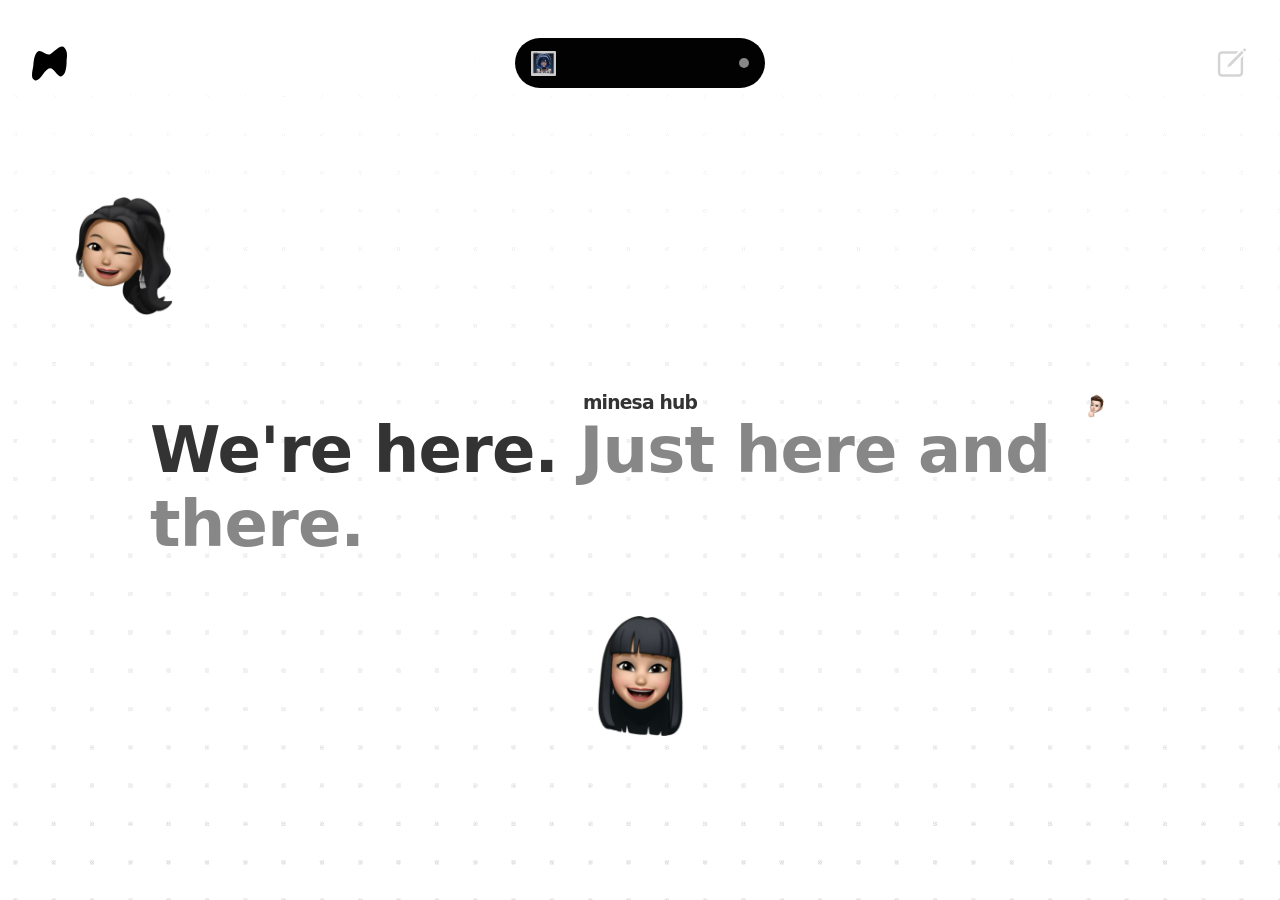
==== index.html @ ef347d53 "Too much stuffs There is so much stuffs happening at the moment on the branch. I will update them on" ====
<!DOCTYPE html>
<html lang="en">
    <head>
        <meta charset="UTF-8" />
        <meta name="viewport" content="width=device-width, initial-scale=1.0" />
        <title>minesa hub</title>
        <link rel="stylesheet" href="style.css" />
        <script src="script.js" async></script>
    </head>

    <body>
        <header>
            <!-- Logo -->
            <img
                class="springish"
                src="./assets/vectors/minesa-logo.svg"
                alt="Minesa's Logo"
            />
            <!-- Dynamic Notification -->
            <div tabindex="-1" class="dynamic-header springish">
                <img
                    width="25px"
                    height="25px"
                    src="../../assets/images/teams/neo/Game.jpg"
                    alt=""
                />
                <div class="content">
                    <h4
                        class="now-playing"
                        style="color: var(--secondary-color)"
                    >
                        New song is out!
                    </h4>
                    <h5 class="album-name">Heroes of Realm</h5>
                </div>
                <div
                    class="circle"
                    style="border-color: var(--secondary-color)"
                ></div>
            </div>
            <!-- Mail Icon -->
            <img class="springish" src="./assets/vectors/contact.svg" alt="" />
        </header>

        <main>
            <section>
                <div class="hero-title-section">
                    <h3>minesa hub</h3>
                    <h1><span>We're here.</span> Just here and there.</h1>

                    <a
                        href="./pages/team/mica.html"
                        class="image-circle circle1"
                    >
                        <img src="./assets/images/mica_face.jpeg" alt="Mica" />
                    </a>

                    <a
                        href="./pages/team/neo.html"
                        class="image-circle circle2"
                    >
                        <img src="./assets/images/neo_face.jpeg" alt="Neo" />
                    </a>

                    <a
                        href="./pages/team/saku.html"
                        class="image-circle circle3"
                    >
                        <img src="./assets/images/saku_face.jpeg" alt="Saku" />
                    </a>
                </div>
            </section>
        </main>
    </body>
</html>
---- style.css ----
:root {
    --dimension-em: 1em;
    --dimension-px: 1px;
    --red-color: #ff6868;
    --orange-color: #ffae74;
    --yellow-color: #ffd5a6;
    --purple-color: #a962dc;
    --blue-color: #9cd0ff;
    --green-color: #548f73;
    --dark-background-color: #1b1b1b;
    --light-background-color: #ebebeb;
    --secondary-color: #878787;
    --dark-text-color: #333;
    --light-text-color: #ebebeb;
    --dark-shadow: 0 5px 10px rgba(0, 0, 0, 0.2);
    --light-shadow: 0 5px 15px rgba(255, 255, 255, 0.2);
    --dark-text-shadow: 2px 2px 4px rgba(0, 0, 0, 0.7);
    --light-text-shadow: 0 0 20px rgba(255, 255, 255, 0.7);
    --transition: all 0.2s linear;

    --gloock-font-family: "Gloock", sans-serif;
    --helvetica-neue-family: "Helvetica Neue", sans-serif;
    --arial-rounded-family: "Arial Rounded MT Bold", sans-serif;
}

::selection {
    color: var(--light-text-color);
    background-color: var(--dark-background-color);
}

* {
    margin: 0;
    padding: 0;
    box-sizing: border-box;
}

body {
    background-image: url("../../assets/images/teams/hero.png");

    font-family: "SF Pro Display", system-ui, -apple-system, BlinkMacSystemFont,
        "Segoe UI", Roboto, Oxygen, Ubuntu, Cantarell, "Open Sans",
        "Helvetica Neue", sans-serif;
    letter-spacing: -0.05em;
    overflow-x: hidden;
}

header {
    display: flex;
    justify-content: space-between;
    align-items: center;
    padding: 0.5em 2em;

    & > .dynamic-header {
        width: 250px;
        height: 50px;
        outline: 0;

        background-color: #020202;
        border-radius: 25px;
        margin: 30px 0.5em;

        display: flex;
        justify-content: space-between;
        align-items: center;
        padding: 1em;
        animation-duration: 4s;
        transition: width 638ms, height 800ms, border-radius 300ms;
        z-index: 9999;

        & > .circle {
            border-radius: 1000px;
            border: 5px solid rgb(226, 59, 38);
            width: 5px;
            height: 5px;
            padding: 0px;
        }

        & > div {
            display: flex;
            flex-direction: column;
            justify-content: center;
            align-items: flex-start;
            transform: translateX(0);
            transition: opacity 638ms, transform 638ms;
            opacity: 0;
            cursor: alias;

            margin-left: -10em;

            & > h4 {
                color: rgb(226, 59, 38);
                font-weight: 400;
                letter-spacing: -0.5px;
                font-size: 13px;
            }
            & > h5 {
                color: var(--light-text-color);
                font-weight: 600;
                letter-spacing: -0.2px;
                font-size: 18px;
                transition: all 1s;
            }
        }

        & > .circle {
            opacity: 1;
            transition: all 638ms;
            z-index: 1;

            animation: beat 2s ease-in-out infinite;
        }

        & > img {
            border-radius: 1px;
            filter: brightness(0.8);
            transition: width 638ms, height 800ms, border-radius 300ms,
                margin-bottom 300ms;
        }

        &:focus {
            width: 400px;
            height: 150px;
            border-radius: 40px;
            gap: 1em;

            & > div {
                opacity: 1;
            }

            & ~ .dynamic-header-circle {
                opacity: 0;
                transform: translateX(-100px);

                & > img {
                    z-index: -10;
                    transform: scale(0.1);
                }
            }

            & .circle {
                opacity: 0.9;
                transform: translateY(-5px);
                padding-block: 20px;
                border-color: #333;
                border-width: 3px;
                animation-name: none;
            }

            & > img {
                height: 75px;
                width: 75px;
                border-radius: 5px;
                filter: brightness(0.9);
            }
        }
    }
}

.primary-text {
    color: var(--dark-text-color);
}

.secondary-text {
    color: var(--secondary-color);
}

sup {
    font-weight: 300;
    vertical-align: super;
}

section.hero {
    position: relative;
    display: flex;
    flex-direction: column;
    position: relative;
    padding-inline: 5em;
    height: calc(100dvh - 126px); /* header's height */
}

.hero-title-section {
    position: relative;
    display: flex;
    flex-direction: column;
    align-items: center;
    justify-content: center;

    width: 100vw;
    height: calc(100dvh - 200px); /* This is just a magic numer */

    padding-inline: 150px;

    & h3 {
        color: var(--dark-text-color);
        font-weight: 900;
    }

    & h1 {
        font-size: clamp(28px, 5vw, 66px);
        color: var(--secondary-color);

        & span {
            color: var(--dark-text-color);
        }
    }
}
.image-circle {
    position: absolute;
    width: 120px;
    height: 120px;
    mix-blend-mode: darken;
    transition: transform 0.3s ease;
    transform-origin: center; /* Merkezden büyüme için */
}

/* Resimlere img etiketinde aynı blend mode özelliğini ekliyoruz */
.image-circle img {
    width: 100%;
    height: 100%;
    object-fit: cover;
    mix-blend-mode: darken;
}

/* Rastgele konumlar için */
.image-circle.circle1 {
    top: 50%;
    left: 50%;
    transform: translate(-50%, -50%) scale(0.5); /* Başlangıçta merkezde ve küçük */
    animation: moveToCircle1 1s ease forwards, float 10s infinite ease-in-out; /* İlk animasyon + hareket */

    &:hover {
        transform: translate(-50%, -50%) scale(1.1); /* Hoverda büyüme merkezden */
    }
}

.image-circle.circle2 {
    top: 50%;
    right: 50%;
    transform: translate(-50%, -50%) scale(0.2); /* Start at center, small */
    animation: moveToCircle2 1s ease forwards, float 8s infinite ease-in-out;
}

.image-circle.circle3 {
    top: 50%;
    left: 50%;
    transform: translate(-50%, -50%) scale(0.5); /* Başlangıçta merkezde ve küçük */
    animation: moveToCircle3 1s ease forwards, float 6s infinite ease-in-out; /* İlk animasyon + hareket */

    &:hover {
        transform: translateX(-50%) scale(1.1); /* Hoverda büyüme */
    }
}

/* Move to specific positions from the center */
@keyframes moveToCircle1 {
    from {
        top: 50%;
        left: 50%;
        transform: translate(-50%, -50%) scale(0.5); /* Start at center, small */
    }
    to {
        top: 10%;
        left: 5%;
        transform: translate(0, 0) scale(1); /* Move to final position and size */
    }
}

@keyframes moveToCircle2 {
    from {
        top: 50%;
        right: 50%;
        transform: translate(-50%, -50%) scale(0.5); /* Start at center, small */
    }
    to {
        top: 40%;
        right: 5%;
    }
}

@keyframes moveToCircle3 {
    from {
        top: 50%;
        left: 50%;
        transform: translate(-50%, -50%) scale(0.5); /* Start at center, small */
    }
    to {
        top: 70%;
        left: 50%;
        transform: translateX(-50%) scale(1); /* Move to final position and size */
    }
}

/* Floating effect animation */
@keyframes float {
    0%,
    100% {
        transform: translateY(0);
    }
    50% {
        transform: translateY(-20px); /* Move up slightly */
    }
}

/* Information Area */
.info {
    display: flex;
    justify-content: flex-start;
    align-items: center;
    column-gap: 3em;
    width: 100%;
    margin-top: 20px;
}

.ach-1,
.ach-2 {
    display: flex;
    flex-direction: column;
}

.ach-1 strong,
.ach-2 strong {
    font-size: 2em;
    font-weight: 300;
}

.ach-1 span,
.ach-2 span {
    font-size: 1em;
}

.team-icon {
    flex-shrink: 0;
    width: 131px;
    height: auto;
    user-select: none;
    -webkit-user-drag: none;
    -moz-user-select: none;
}

.titles {
    display: inline-flex;
    flex-direction: column;
    row-gap: 1em;

    & > h1 {
        font-size: 10em;
        letter-spacing: 1.2px;
        font-weight: 500;
        font-variation-settings: "wdth" 50;
    }

    & > p {
        font-size: 1.5em;
        font-weight: 300;
        letter-spacing: 0.5px;
        color: #ccc;
    }
}

.hero-image {
    position: absolute;
    bottom: 0;
    right: 0;
    width: 50vw; /* Adjust for responsiveness */
    min-height: 10pxs;
    z-index: 10;
    display: block;
    mix-blend-mode: darken;
    user-select: none;
    -webkit-user-drag: none;
    -moz-user-select: none;
    z-index: 10;
}

.springish {
    animation: springish;
    animation-iteration-count: 1;
    animation-duration: 2.38s;
    animation-timing-function: cubic-bezier(0.445, 0.05, 0.55, 0.95);
}

.fade-in {
    animation: fadeIn 1 1.5s forwards ease-out;
    transform: scale(0.1);
    transform-origin: bottom;
}

.about-me {
    display: flex;
    align-items: start;
    justify-content: space-between;
    gap: 5em;
    height: 100dvh;
    padding-inline: 5em;
    padding-block: 10em;
    background-color: #020202;
    color: var(--light-text-color);
}

.about-me .content {
    display: flex;
    flex-direction: column;
    align-items: flex-start;
    width: 50vw;
    row-gap: 1.5em;

    & h2 {
        font-size: clamp(28px, 5vw, 48px);
    }

    & p {
        color: var(--secondary-color);
        font-size: clamp(16px, 3vw, 24px);
    }
}

.about-me img {
    width: 100%;
    max-width: 423px;
    height: 436px;
}

@keyframes springish {
    0.00% {
        transform: scale(0);
    }
    10.16% {
        transform: scale(1.4106);
    }
    21.39% {
        transform: scale(0.8391);
    }
    32.62% {
        transform: scale(1.0631);
    }
    43.85% {
        transform: scale(0.9753);
    }
    55.08% {
        transform: scale(1.0097);
    }
    66.31% {
        transform: scale(0.9962);
    }
    77.54% {
        transform: scale(1.0015);
    }
    88.77% {
        transform: scale(0.9994);
    }
    100.00% {
        transform: scale(1.0002);
    }
}

@keyframes beat {
    0%,
    100% {
        opacity: 0;
    }
    50% {
        opacity: 1;
    }
}

@keyframes fadeIn {
    from {
        opacity: 0;
        transform: scale(0.01);
    }

    to {
        opacity: 1;
        transform: scale(1);
    }
}

@media (max-width: 900px) {
    .hero-title-section {
        padding-inline: 60px;
    }
    .about-me {
        flex-direction: column;
        height: max-content;
        padding: 2.5em;

        & .content {
            width: 100%;
        }

        & img {
            align-self: center;
        }
    }

    .image-circle {
        width: 100px;
        height: 100px;
    }
}
@media (max-width: 480px) {
    .hero-title-section {
        padding-inline: 15px;
    }

    .image-circle {
        width: 80px;
        height: 80px;
    }
}
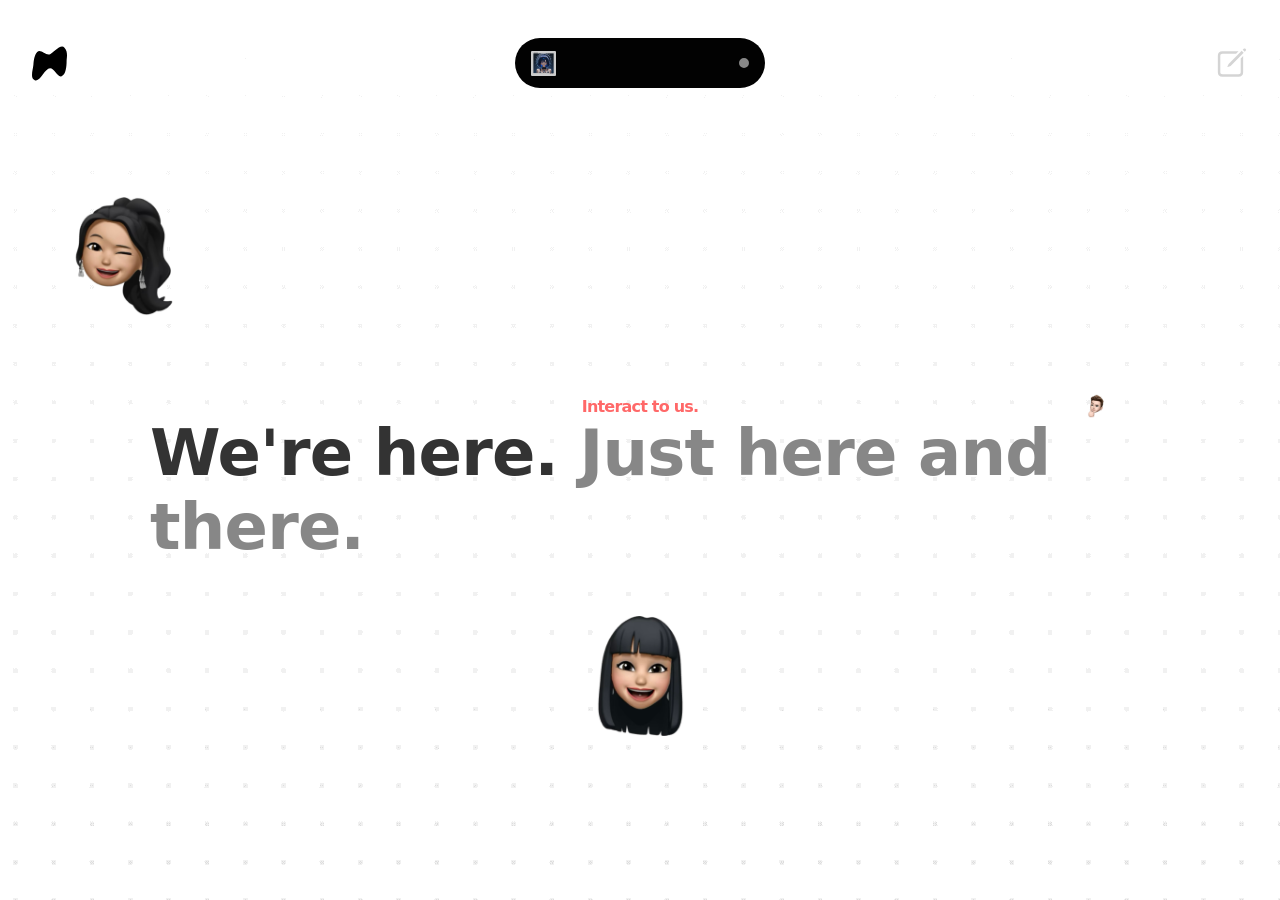
==== commit 9225965b: "Improved Mica & Saku's Logo." ====
--- a/index.html
+++ b/index.html
@@ -45,7 +45,7 @@
         <main>
             <section>
                 <div class="hero-title-section">
-                    <h3>minesa hub</h3>
+                    <p>Interact to us.</p>
                     <h1><span>We're here.</span> Just here and there.</h1>
 
                     <a
--- a/style.css
+++ b/style.css
@@ -203,6 +203,12 @@
             color: var(--dark-text-color);
         }
     }
+
+    & p {
+        margin-top: 0.5em;
+        color: var(--red-color);
+        font-weight: 600;
+    }
 }
 .image-circle {
     position: absolute;
@@ -380,8 +386,8 @@
 }
 
 .fade-in {
-    animation: fadeIn 1 1.5s forwards ease-out;
-    transform: scale(0.1);
+    animation: fadeIn 1 1.5s forwards ease;
+    transform: scale(0.0001);
     transform-origin: bottom;
 }
 
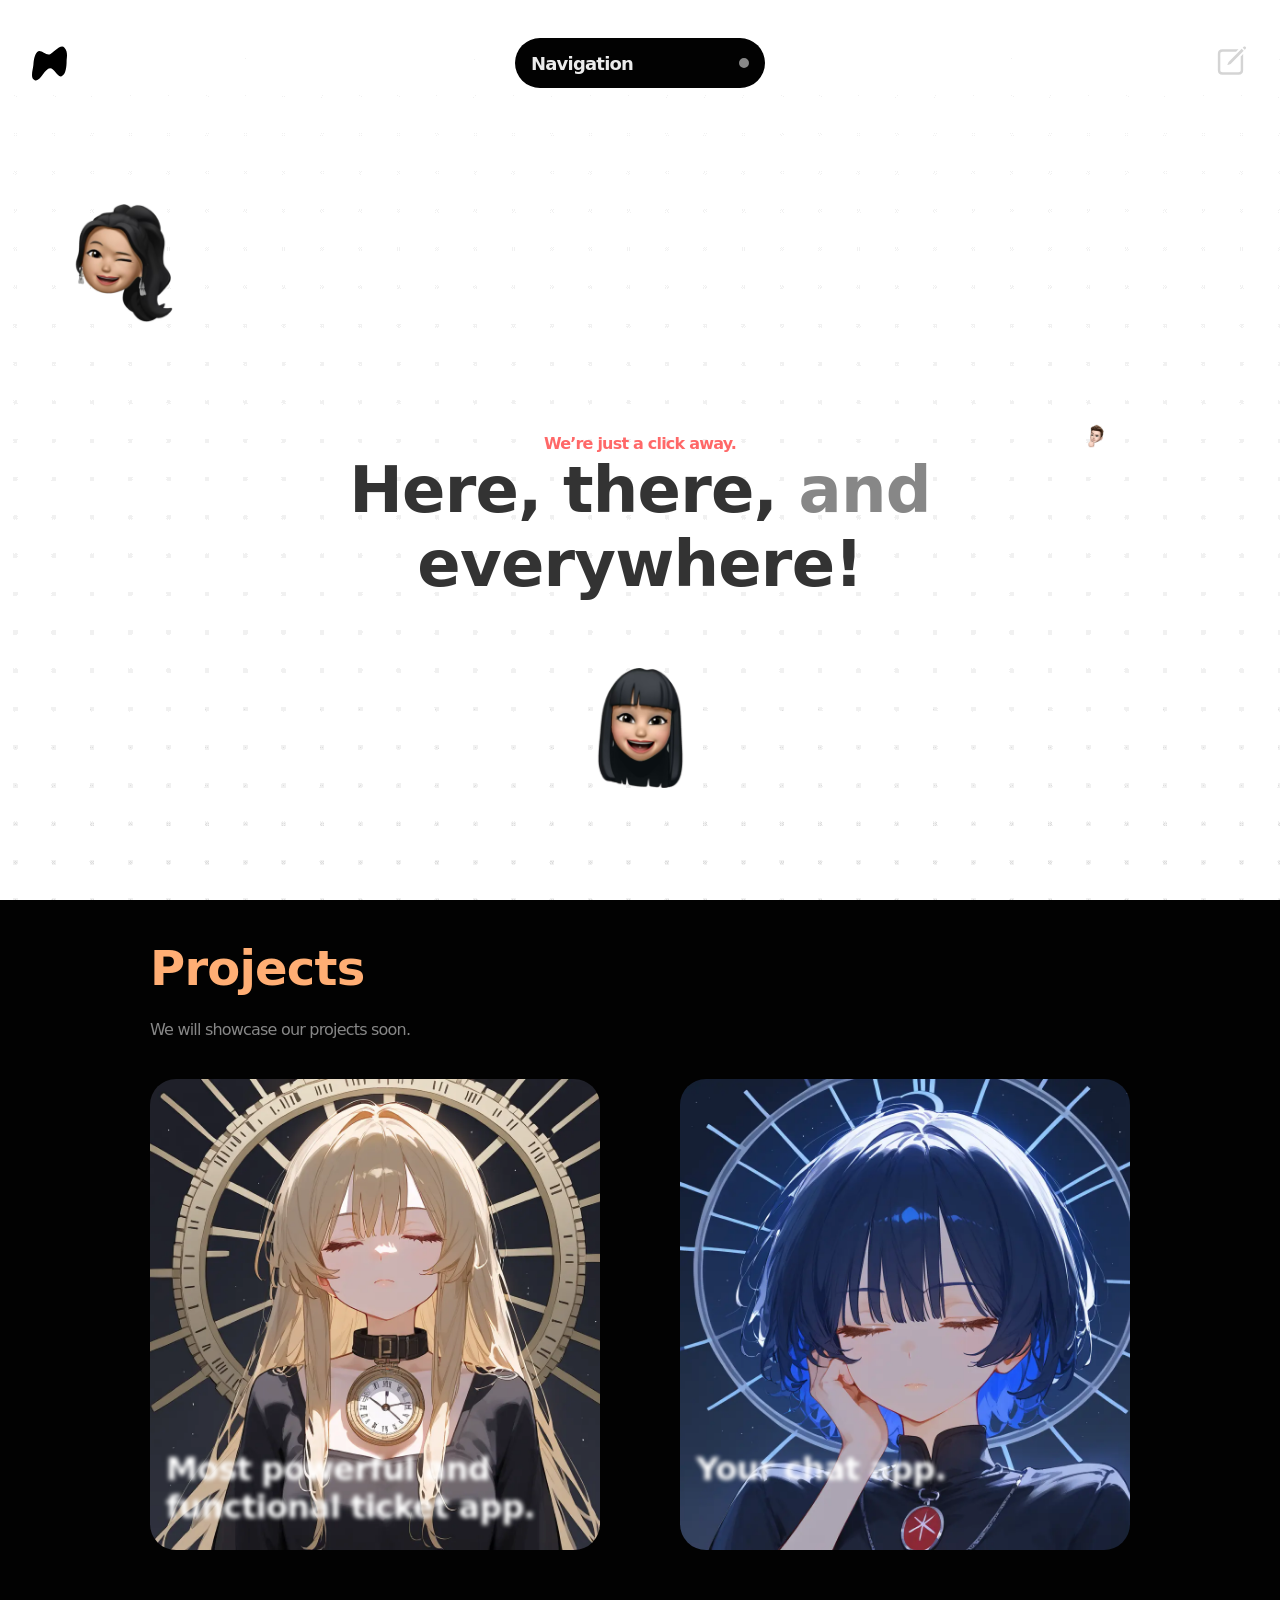
==== commit 299cbc74: "All done. Although projects are missing. Ready to publish to be honest." ====
--- a/index.html
+++ b/index.html
@@ -18,20 +18,10 @@
             />
             <!-- Dynamic Notification -->
             <div tabindex="-1" class="dynamic-header springish">
-                <img
-                    width="25px"
-                    height="25px"
-                    src="../../assets/images/teams/neo/Game.jpg"
-                    alt=""
-                />
+                <span>Navigation</span>
                 <div class="content">
-                    <h4
-                        class="now-playing"
-                        style="color: var(--secondary-color)"
-                    >
-                        New song is out!
-                    </h4>
-                    <h5 class="album-name">Heroes of Realm</h5>
+                    <a href="#team"><li>Teams ✦</li></a>
+                    <a href="#projects"><li>Projects</li></a>
                 </div>
                 <div
                     class="circle"
@@ -39,35 +29,45 @@
                 ></div>
             </div>
             <!-- Mail Icon -->
-            <img class="springish" src="./assets/vectors/contact.svg" alt="" />
+            <a
+                href="mailto:minesa_hub@icloud.com?subject=I%20Want%20to%20Work%20Together"
+                rel="noopener noreferrer"
+            >
+                <img
+                    class="springish"
+                    src="./assets/vectors/contact.svg"
+                    alt=""
+                />
+            </a>
         </header>
 
         <main>
-            <section>
-                <div class="hero-title-section">
-                    <p>Interact to us.</p>
-                    <h1><span>We're here.</span> Just here and there.</h1>
+            <section id="team">
+                <p>We’re just a click away.</p>
+                <h1><span>Here, there,</span> and <span>everywhere!</span></h1>
 
-                    <a
-                        href="./pages/team/mica.html"
-                        class="image-circle circle1"
-                    >
-                        <img src="./assets/images/mica_face.jpeg" alt="Mica" />
-                    </a>
+                <a href="./pages/team/mica.html" class="image-circle circle1">
+                    <img src="./assets/images/mica_face.jpeg" alt="Mica" />
+                </a>
 
-                    <a
-                        href="./pages/team/neo.html"
-                        class="image-circle circle2"
-                    >
-                        <img src="./assets/images/neo_face.jpeg" alt="Neo" />
-                    </a>
+                <a href="./pages/team/neo.html" class="image-circle circle2">
+                    <img src="./assets/images/neo_face.jpeg" alt="Neo" />
+                </a>
 
-                    <a
-                        href="./pages/team/saku.html"
-                        class="image-circle circle3"
-                    >
-                        <img src="./assets/images/saku_face.jpeg" alt="Saku" />
-                    </a>
+                <a href="./pages/team/saku.html" class="image-circle circle3">
+                    <img src="./assets/images/saku_face.jpeg" alt="Saku" />
+                </a>
+            </section>
+            <section id="projects">
+                <h2>Projects</h2>
+                <p>We will showcase our projects soon.</p>
+                <div>
+                    <div class="project" id="kaeru">
+                        <p>Most powerful and functional ticket app.</p>
+                    </div>
+                    <div class="project" id="ita">
+                        <p>Your chat app.</p>
+                    </div>
                 </div>
             </section>
         </main>
--- a/style.css
+++ b/style.css
@@ -15,7 +15,7 @@
     --dark-shadow: 0 5px 10px rgba(0, 0, 0, 0.2);
     --light-shadow: 0 5px 15px rgba(255, 255, 255, 0.2);
     --dark-text-shadow: 2px 2px 4px rgba(0, 0, 0, 0.7);
-    --light-text-shadow: 0 0 20px rgba(255, 255, 255, 0.7);
+    --light-text-shadow: 0 0 20px rgba(255, 255, 255, 1);
     --transition: all 0.2s linear;
 
     --gloock-font-family: "Gloock", sans-serif;
@@ -26,6 +26,10 @@
 ::selection {
     color: var(--light-text-color);
     background-color: var(--dark-background-color);
+}
+
+html {
+    scroll-behavior: smooth;
 }
 
 * {
@@ -64,8 +68,18 @@
         align-items: center;
         padding: 1em;
         animation-duration: 4s;
-        transition: width 638ms, height 800ms, border-radius 300ms;
+        transition: width 638ms, height 800ms, border-radius 300ms,
+            box-shadow 800ms;
         z-index: 9999;
+
+        cursor: pointer;
+
+        & > span {
+            font-weight: 700;
+            color: var(--light-text-color);
+            cursor: default;
+            font-size: large;
+        }
 
         & > .circle {
             border-radius: 1000px;
@@ -83,9 +97,22 @@
             transform: translateX(0);
             transition: opacity 638ms, transform 638ms;
             opacity: 0;
-            cursor: alias;
 
             margin-left: -10em;
+
+            & > li,
+            & > a {
+                visibility: hidden;
+                text-decoration: none;
+                color: var(--secondary-color);
+                list-style: none;
+                margin: 0.25em;
+
+                &:hover {
+                    color: var(--light-text-color);
+                    text-decoration: underline;
+                }
+            }
 
             & > h4 {
                 color: rgb(226, 59, 38);
@@ -110,7 +137,8 @@
             animation: beat 2s ease-in-out infinite;
         }
 
-        & > img {
+        & a > img {
+            margin-top: 0.25em;
             border-radius: 1px;
             filter: brightness(0.8);
             transition: width 638ms, height 800ms, border-radius 300ms,
@@ -122,9 +150,19 @@
             height: 150px;
             border-radius: 40px;
             gap: 1em;
+            cursor: auto;
+            box-shadow: 0 0 500px 750px rgba(255, 255, 255, 1);
+
+            & > span {
+                text-shadow: var(--light-text-shadow);
+            }
 
             & > div {
                 opacity: 1;
+
+                & > a {
+                    visibility: visible;
+                }
             }
 
             & ~ .dynamic-header-circle {
@@ -146,7 +184,7 @@
                 animation-name: none;
             }
 
-            & > img {
+            & a > img {
                 height: 75px;
                 width: 75px;
                 border-radius: 5px;
@@ -178,26 +216,31 @@
     height: calc(100dvh - 126px); /* header's height */
 }
 
-.hero-title-section {
+section#team {
+    scroll-margin-top: 21dvh;
     position: relative;
     display: flex;
     flex-direction: column;
     align-items: center;
     justify-content: center;
+    text-wrap: pretty;
 
     width: 100vw;
-    height: calc(100dvh - 200px); /* This is just a magic numer */
+    height: calc(100dvh - 126px); /* This is just a magic numer */
 
     padding-inline: 150px;
 
     & h3 {
         color: var(--dark-text-color);
         font-weight: 900;
+        text-align: center;
     }
 
     & h1 {
         font-size: clamp(28px, 5vw, 66px);
         color: var(--secondary-color);
+        cursor: default;
+        text-align: center;
 
         & span {
             color: var(--dark-text-color);
@@ -210,6 +253,95 @@
         font-weight: 600;
     }
 }
+section#projects {
+    scroll-margin-top: 0vh;
+    display: flex;
+    flex-direction: column;
+    width: 100vw;
+    height: 100dvh;
+    padding-block: 2.5em;
+    padding-inline: 150px;
+    row-gap: 2.5em;
+    background-color: #020202;
+
+    /* Responsive font size for heading */
+    & h2 {
+        color: var(--orange-color);
+        font-size: clamp(28px, 5vw, 48px);
+    }
+
+    & > p {
+        margin-top: -1em;
+        color: var(--secondary-color);
+    }
+
+    /* Project container div */
+    div {
+        display: flex;
+        column-gap: 5em;
+    }
+
+    .project {
+        display: flex;
+        width: calc(50vw - 150px);
+        height: 471px;
+        background-position: center;
+        border-radius: 26px;
+        background-size: cover;
+        transition: all 0.6s cubic-bezier(0.075, 0.82, 0.165, 1);
+        mix-blend-mode: normal;
+
+        /* Hover effect */
+        &:hover {
+            mix-blend-mode: hard-light;
+
+            p {
+                filter: blur(0px);
+            }
+
+            &#ita p {
+                color: #e8c8ff;
+            }
+
+            &#kaeru p {
+                color: #ffbaba;
+            }
+        }
+
+        /* Text overlay styling */
+        p {
+            padding-inline: 0.5em;
+            margin-top: auto;
+            border-radius: inherit;
+            border-top-left-radius: 0;
+            border-top-right-radius: 0;
+            color: #fff;
+            width: 100%;
+            height: 100px;
+            filter: blur(2px);
+            font-size: xx-large;
+            font-weight: 700;
+        }
+
+        /* Background images for each project */
+        &#kaeru {
+            background-image: url(./assets/images/Kaeru.webp);
+
+            &:hover {
+                background-image: url("./assets/images/Kaeru_hover.webp");
+            }
+        }
+
+        &#ita {
+            background-image: url(./assets/images/Ita.webp);
+
+            &:hover {
+                background-image: url("./assets/images/Ita_hover.webp");
+            }
+        }
+    }
+}
+
 .image-circle {
     position: absolute;
     width: 120px;
@@ -260,11 +392,13 @@
 /* Move to specific positions from the center */
 @keyframes moveToCircle1 {
     from {
+        opacity: 0;
         top: 50%;
         left: 50%;
         transform: translate(-50%, -50%) scale(0.5); /* Start at center, small */
     }
     to {
+        opacity: 1;
         top: 10%;
         left: 5%;
         transform: translate(0, 0) scale(1); /* Move to final position and size */
@@ -273,11 +407,13 @@
 
 @keyframes moveToCircle2 {
     from {
+        opacity: 0;
         top: 50%;
         right: 50%;
         transform: translate(-50%, -50%) scale(0.5); /* Start at center, small */
     }
     to {
+        opacity: 1;
         top: 40%;
         right: 5%;
     }
@@ -285,11 +421,13 @@
 
 @keyframes moveToCircle3 {
     from {
+        opacity: 0;
         top: 50%;
         left: 50%;
         transform: translate(-50%, -50%) scale(0.5); /* Start at center, small */
     }
     to {
+        opacity: 1;
         top: 70%;
         left: 50%;
         transform: translateX(-50%) scale(1); /* Move to final position and size */
@@ -317,20 +455,17 @@
     margin-top: 20px;
 }
 
-.ach-1,
-.ach-2 {
+.ach-1 {
     display: flex;
     flex-direction: column;
 }
 
-.ach-1 strong,
-.ach-2 strong {
+.ach-1 strong {
     font-size: 2em;
     font-weight: 300;
 }
 
-.ach-1 span,
-.ach-2 span {
+.ach-1 span {
     font-size: 1em;
 }
 
@@ -423,7 +558,24 @@
 .about-me img {
     width: 100%;
     max-width: 423px;
-    height: 436px;
+}
+
+.big {
+    animation: big 5s infinite ease-in-out;
+}
+
+@keyframes big {
+    0%,
+    30%,
+    100% {
+        font-size: large; /* Normal size */
+        font-weight: 700; /* Normal state */
+    }
+    40%,
+    90% {
+        font-size: xx-large; /* Large size */
+        font-weight: 300; /* Thin text */
+    }
 }
 
 @keyframes springish {
@@ -485,6 +637,22 @@
     .hero-title-section {
         padding-inline: 60px;
     }
+
+    section#projects {
+        padding-inline: 80px;
+        height: fit-content;
+    }
+
+    #projects div {
+        flex-direction: column;
+        align-items: center;
+        row-gap: 5em;
+    }
+
+    .project {
+        width: 100% !important;
+    }
+
     .about-me {
         flex-direction: column;
         height: max-content;
@@ -504,7 +672,36 @@
         height: 100px;
     }
 }
+
+@media (max-width: 768px) {
+    section#projects {
+        padding-inline: 50px;
+        row-gap: 1.5em;
+    }
+
+    .project {
+        width: 100%; /* Full-width on smaller screens */
+        height: 300px;
+    }
+}
+
 @media (max-width: 480px) {
+    section#projects {
+        padding-inline: 20px;
+        row-gap: 1em;
+    }
+
+    h2 {
+        font-size: clamp(24px, 6vw, 36px);
+    }
+
+    .project {
+        height: 250px; /* Adjusted height for mobile */
+        p {
+            font-size: large;
+        }
+    }
+
     .hero-title-section {
         padding-inline: 15px;
     }
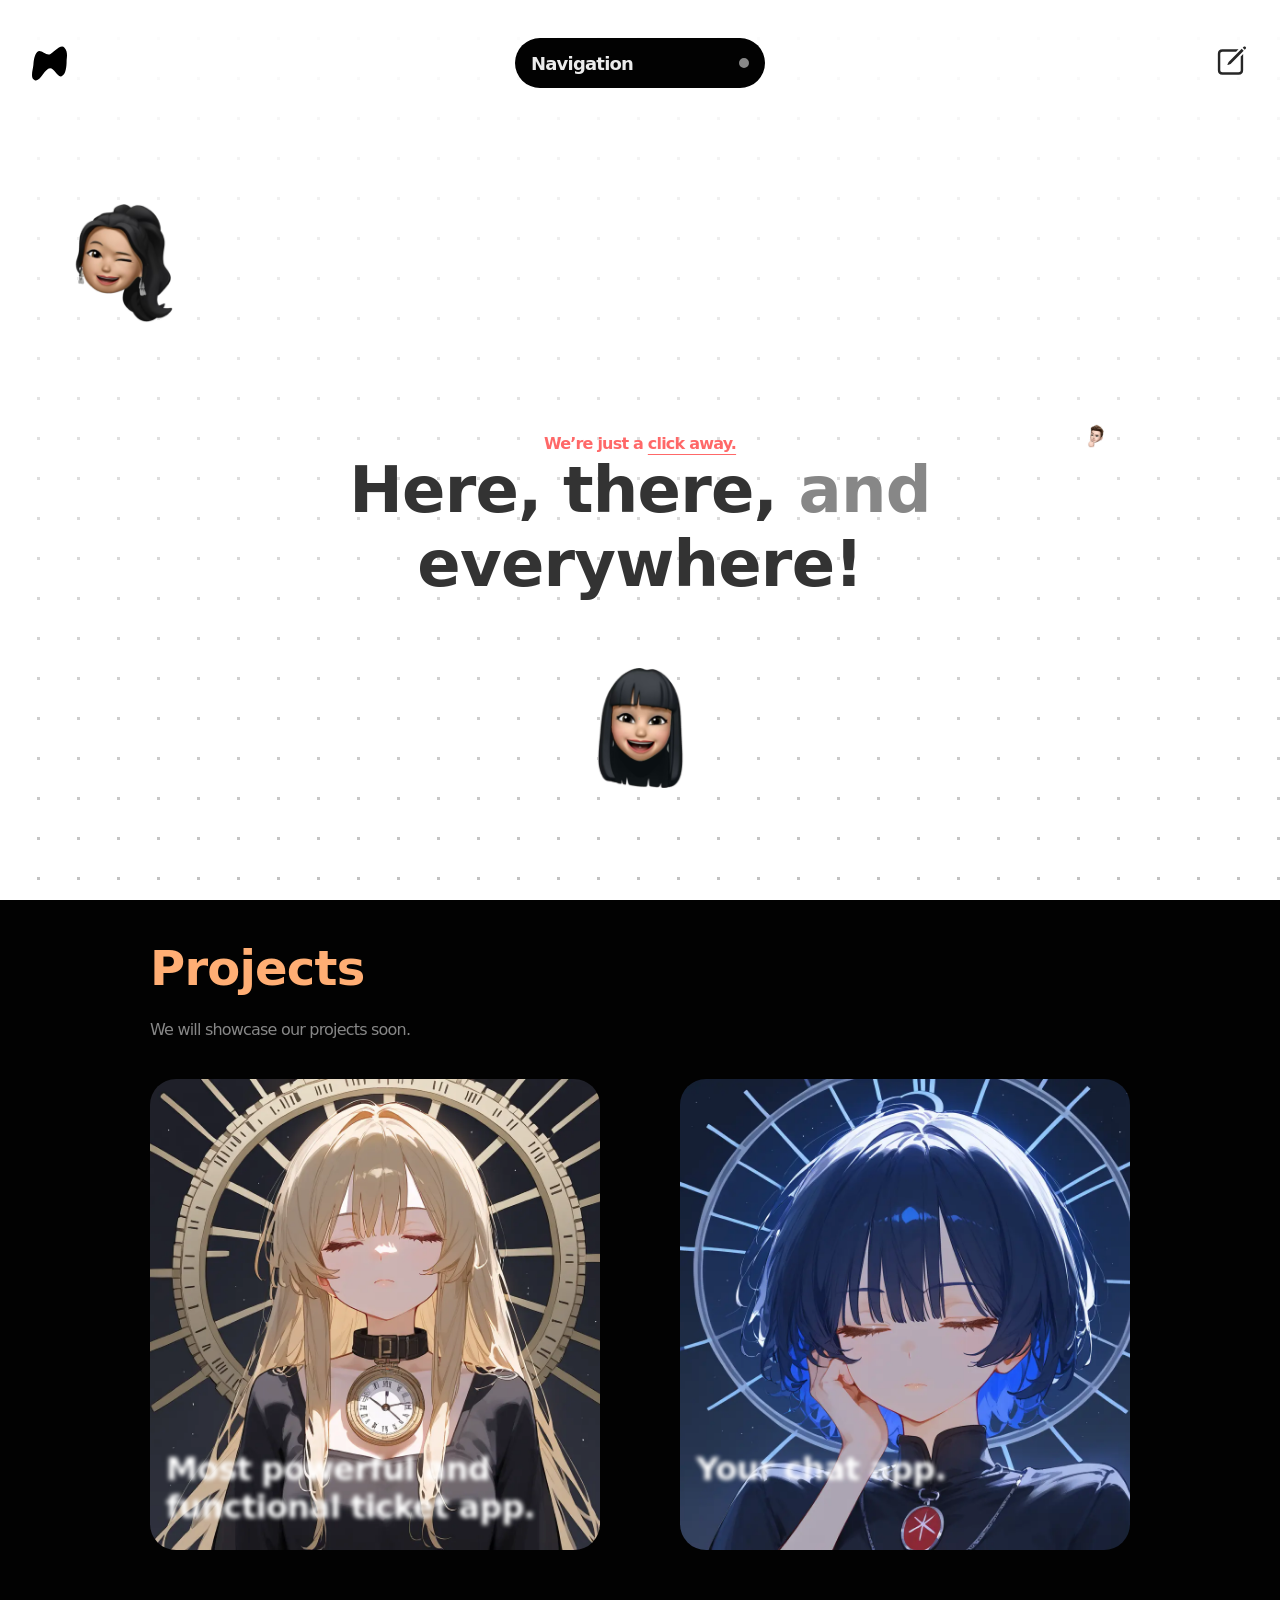
==== commit bd25daf6: "Small updates." ====
--- a/index.html
+++ b/index.html
@@ -19,10 +19,10 @@
             <!-- Dynamic Notification -->
             <div tabindex="-1" class="dynamic-header springish">
                 <span>Navigation</span>
-                <div class="content">
+                <ul class="content">
                     <a href="#team"><li>Teams ✦</li></a>
                     <a href="#projects"><li>Projects</li></a>
-                </div>
+                </ul>
                 <div
                     class="circle"
                     style="border-color: var(--secondary-color)"
@@ -43,7 +43,10 @@
 
         <main>
             <section id="team">
-                <p>We’re just a click away.</p>
+                <p>
+                    We’re just a
+                    <u style="text-underline-offset: 5px">click away.</u>
+                </p>
                 <h1><span>Here, there,</span> and <span>everywhere!</span></h1>
 
                 <a href="./pages/team/mica.html" class="image-circle circle1">
@@ -62,9 +65,13 @@
                 <h2>Projects</h2>
                 <p>We will showcase our projects soon.</p>
                 <div>
-                    <div class="project" id="kaeru">
+                    <a
+                        class="project"
+                        id="kaeru"
+                        href="./pages/projects/kaeru.html"
+                    >
                         <p>Most powerful and functional ticket app.</p>
-                    </div>
+                    </a>
                     <div class="project" id="ita">
                         <p>Your chat app.</p>
                     </div>
--- a/style.css
+++ b/style.css
@@ -39,7 +39,9 @@
 }
 
 body {
-    background-image: url("../../assets/images/teams/hero.png");
+    background: linear-gradient(#fff, #0000, #fff),
+        conic-gradient(from 90deg at 93% 93%, silver 25%, #fff 0) 0 0 / 40px
+            40px;
 
     font-family: "SF Pro Display", system-ui, -apple-system, BlinkMacSystemFont,
         "Segoe UI", Roboto, Oxygen, Ubuntu, Cantarell, "Open Sans",
@@ -89,7 +91,7 @@
             padding: 0px;
         }
 
-        & > div {
+        & > ul {
             display: flex;
             flex-direction: column;
             justify-content: center;
@@ -98,8 +100,6 @@
             transition: opacity 638ms, transform 638ms;
             opacity: 0;
 
-            margin-left: -10em;
-
             & > li,
             & > a {
                 visibility: hidden;
@@ -157,7 +157,7 @@
                 text-shadow: var(--light-text-shadow);
             }
 
-            & > div {
+            & > ul {
                 opacity: 1;
 
                 & > a {
@@ -290,6 +290,7 @@
         background-size: cover;
         transition: all 0.6s cubic-bezier(0.075, 0.82, 0.165, 1);
         mix-blend-mode: normal;
+        text-decoration: none;
 
         /* Hover effect */
         &:hover {
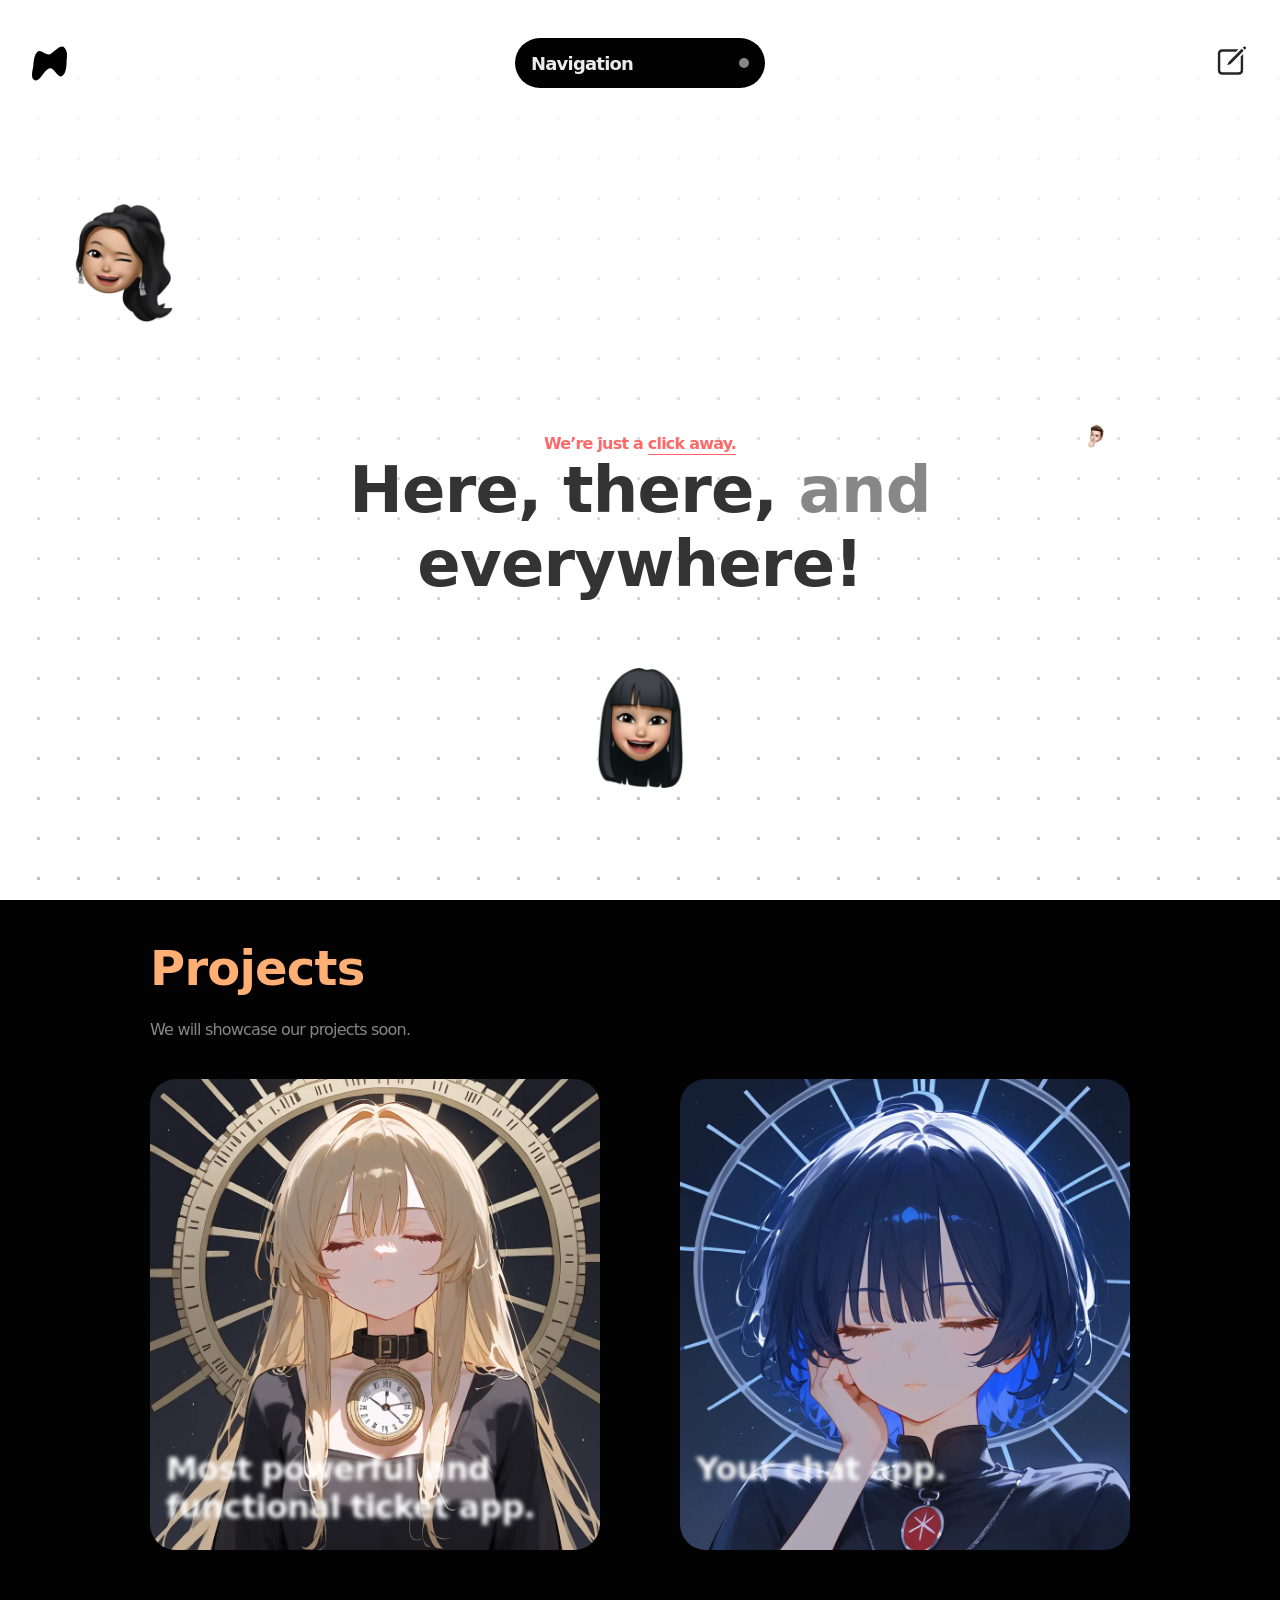
==== commit 45e48e0d: "Add snowfall effect to background and adjust body positioning." ====
--- a/index.html
+++ b/index.html
@@ -9,6 +9,7 @@
     </head>
 
     <body>
+        <div class="snowfall" aria-hidden="true"></div>
         <header>
             <!-- Logo -->
             <img
--- a/style.css
+++ b/style.css
@@ -39,6 +39,7 @@
 }
 
 body {
+    position: relative;
     background: linear-gradient(#fff, #0000, #fff),
         conic-gradient(from 90deg at 93% 93%, silver 25%, #fff 0) 0 0 / 40px
             40px;
@@ -48,6 +49,68 @@
         "Helvetica Neue", sans-serif;
     letter-spacing: -0.05em;
     overflow-x: hidden;
+}
+
+@property --y {
+    syntax: "<percentage>";
+    inherits: false;
+    initial-value: -1%;
+}
+
+.snowfall,
+.snowfall::before,
+.snowfall::after {
+    position: absolute;
+    inset: 0;
+    content: "";
+    overflow: hidden;
+    pointer-events: none;
+
+    max-height: 100vh;
+
+    background-image: radial-gradient(
+            circle at 5% calc(1 * var(--y)),
+            #fff 3px,
+            transparent 6px
+        ),
+        radial-gradient(
+            circle at 65% calc(1.3 * var(--y)),
+            #fff 2px,
+            transparent 4px
+        );
+    mix-blend-mode: difference;
+}
+
+.snowfall {
+    animation: snowfall 20s linear infinite;
+    background-size: 65% 100%;
+}
+.snowfall::before {
+    animation: snowfall 27s linear infinite, wind 27s ease-in-out infinite;
+    inset: -4rem 0 0;
+    opacity: 0.7;
+    background-size: 65% 100%;
+}
+.snowfall::after {
+    animation: snowfall 37s linear infinite, wind 37s ease-in-out infinite;
+    inset: -8rem 0 0;
+    opacity: 0.8;
+    background-size: 65% 100%;
+}
+
+@keyframes snowfall {
+    0% {
+        --y: -1%;
+    }
+    100% {
+        --y: 101%;
+    }
+}
+
+@keyframes wind {
+    50% {
+        transform: translateX(200px);
+    }
 }
 
 header {
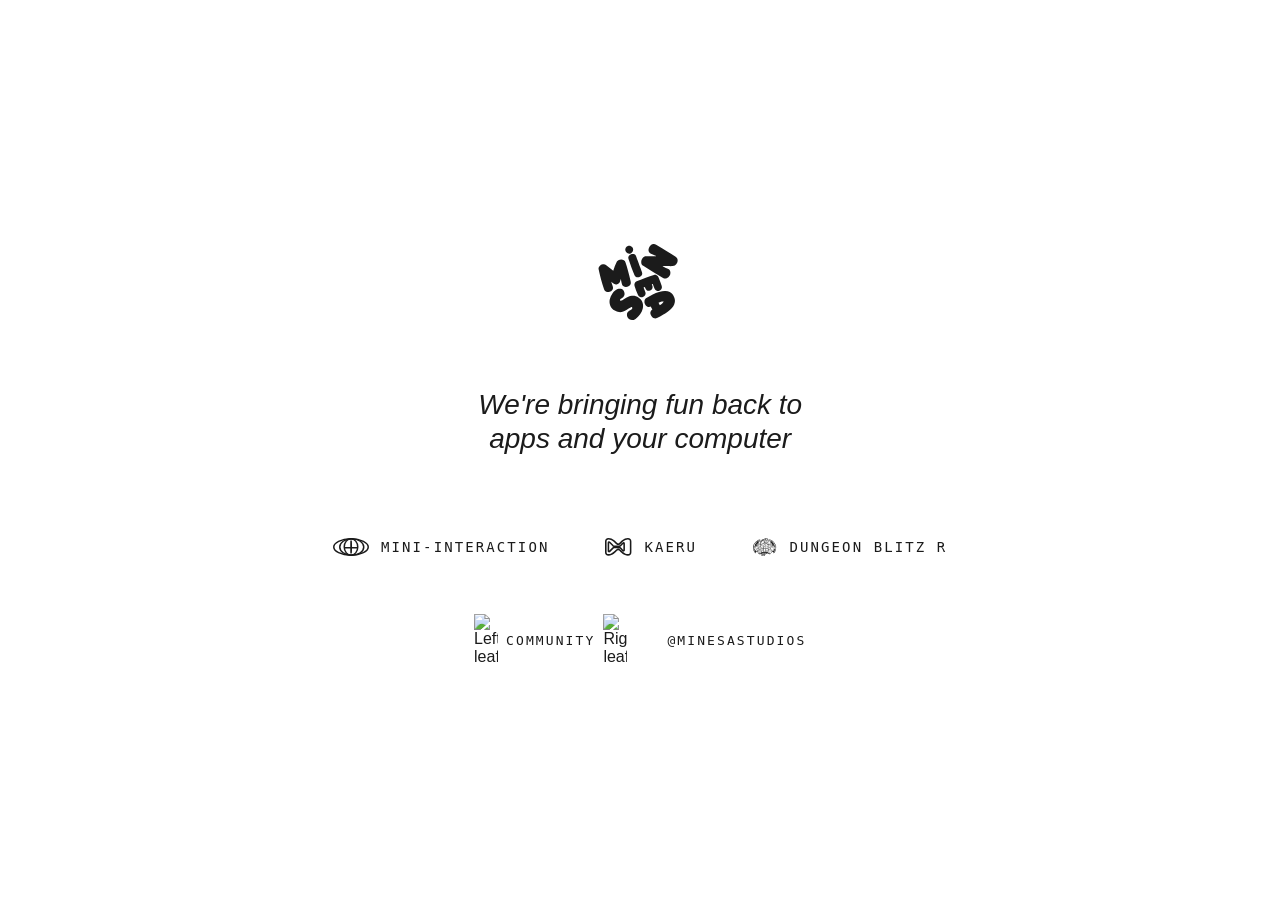
==== commit 9735a02d: "Fix website member and Innerforge updates" ====
--- a/index.html
+++ b/index.html
@@ -1,83 +1,683 @@
-<!DOCTYPE html>
+<!doctype html>
 <html lang="en">
-    <head>
-        <meta charset="UTF-8" />
-        <meta name="viewport" content="width=device-width, initial-scale=1.0" />
-        <title>minesa hub</title>
-        <link rel="stylesheet" href="style.css" />
-        <script src="script.js" async></script>
-    </head>
-
-    <body>
-        <div class="snowfall" aria-hidden="true"></div>
-        <header>
-            <!-- Logo -->
-            <img
-                class="springish"
-                src="./assets/vectors/minesa-logo.svg"
-                alt="Minesa's Logo"
-            />
-            <!-- Dynamic Notification -->
-            <div tabindex="-1" class="dynamic-header springish">
-                <span>Navigation</span>
-                <ul class="content">
-                    <a href="#team"><li>Teams ✦</li></a>
-                    <a href="#projects"><li>Projects</li></a>
-                </ul>
-                <div
-                    class="circle"
-                    style="border-color: var(--secondary-color)"
-                ></div>
-            </div>
-            <!-- Mail Icon -->
-            <a
-                href="mailto:minesa_hub@icloud.com?subject=I%20Want%20to%20Work%20Together"
-                rel="noopener noreferrer"
-            >
+  <head>
+    <meta charset="UTF-8" />
+    <meta name="viewport" content="width=device-width, initial-scale=1.0" />
+    <title>Home | The Minesa Studios</title>
+    <link rel="stylesheet" href="style.css" />
+    <link rel="icon" type="image/x-icon" href="assets/favicon.ico" />
+    <script defer src="main.js"></script>
+  </head>
+  <body>
+    <main>
+      <div class="game-screen-content">
+        <header><a href="./static/index.html">
+        <svg
+          xmlns="http://www.w3.org/2000/svg"
+          viewBox="0 0 500 500"
+          fill="none"
+          preserveAspectRatio="xMidYMid meet"
+        >
+          <style xmlns="">
+            @keyframes fadeIn {
+              from {
+                opacity: 0;
+              }
+              to {
+                opacity: 1;
+              }
+            }
+
+            #element-6 {
+              animation: fade-in 1s ease 0s 1 normal forwards;
+            }
+
+            @keyframes fadeIn {
+              from {
+                opacity: 0;
+              }
+              to {
+                opacity: 1;
+              }
+            }
+
+            #element-5 {
+              animation: fade-in 1s ease 0.2s 1 normal forwards;
+            }
+
+            @keyframes fadeIn {
+              from {
+                opacity: 0;
+              }
+              to {
+                opacity: 1;
+              }
+            }
+
+            #element-4 {
+              animation: fade-in 1s ease 0.4s 1 normal forwards;
+            }
+
+            @keyframes fadeIn {
+              from {
+                opacity: 0;
+              }
+              to {
+                opacity: 1;
+              }
+            }
+
+            #element-3 {
+              animation: fade-in 1s ease 0.6s 1 normal forwards;
+            }
+
+            @keyframes fadeIn {
+              from {
+                opacity: 0;
+              }
+              to {
+                opacity: 1;
+              }
+            }
+
+            #element-2 {
+              animation: fade-in 1s ease 0.8s 1 normal forwards;
+            }
+
+            @keyframes fadeIn {
+              from {
+                opacity: 0;
+              }
+              to {
+                opacity: 1;
+              }
+            }
+
+            #element-1 {
+              animation: fade-in 1s ease 1s 1 normal forwards;
+            }
+
+            @keyframes float {
+              0%,
+              100% {
+                transform: translateY(0px);
+              }
+              50% {
+                transform: translateY(-10px);
+              }
+            }
+
+            #element-1 {
+              animation: float 3s ease-in-out 0.8s infinite alternate forwards;
+            }
+
+            @keyframes float {
+              0%,
+              100% {
+                transform: translateY(0px);
+              }
+              50% {
+                transform: translateY(-10px);
+              }
+            }
+
+            #element-2 {
+              animation: float 2.9s ease-in-out 0.7s infinite alternate forwards;
+            }
+
+            @keyframes float {
+              0%,
+              100% {
+                transform: translateY(0px);
+              }
+              50% {
+                transform: translateY(-10px);
+              }
+            }
+
+            #element-3 {
+              animation: float 2.7s ease-in-out 1s infinite alternate forwards;
+            }
+
+            @keyframes float {
+              0%,
+              100% {
+                transform: translateY(0px);
+              }
+              50% {
+                transform: translateY(-10px);
+              }
+            }
+
+            #element-4 {
+              animation: float 2.5s ease-in-out 0.8s infinite alternate forwards;
+            }
+
+            @keyframes float {
+              0%,
+              100% {
+                transform: translateY(0px);
+              }
+              50% {
+                transform: translateY(-10px);
+              }
+            }
+
+            #element-5 {
+              animation: float 2.7s ease-in-out 0.7s infinite alternate forwards;
+            }
+
+            @keyframes float {
+              0%,
+              100% {
+                transform: translateY(0px);
+              }
+              50% {
+                transform: translateY(-10px);
+              }
+            }
+
+            #element-6 {
+              animation: float 2.8s ease-in-out 0.4s infinite alternate forwards;
+            }
+          </style>
+          <path
+            d="M177.174 140.806C186.016 166.418 194.861 198.905 203.708 238.267C204.885 243.442 204.36 248.194 202.133 252.522C199.998 256.687 196.866 259.752 192.736 261.717C188.735 263.647 184.518 264.811 180.087 265.21C175.619 265.481 171.451 264.363 167.58 261.856C163.71 259.349 161.094 255.671 159.733 250.821C158.515 246.482 156.615 237.999 154.034 225.373L150.534 236.447C148.912 243.908 144.075 248.75 136.026 250.973C128.231 253.125 121.394 251.575 115.514 246.323L106.448 238.306C107.057 240.476 108.321 244.733 110.241 251.079C112.287 257.39 113.633 261.694 114.278 263.991C115.998 270.117 115.105 275.52 111.6 280.201C108.06 284.754 103.542 287.789 98.048 289.306C92.8092 290.752 87.2963 290.487 81.5094 288.509C75.8144 286.369 72.079 282.381 70.3032 276.546C58.8257 242.035 49.8559 209.102 43.3939 177.745C41.8939 171.421 43.2797 165.813 47.5512 160.92C51.9146 155.865 57.3981 152.838 64.0019 151.84C70.7334 150.806 76.4689 152.111 81.2086 155.752C95.1411 165.657 106.834 174.942 116.289 183.608C120.904 168.17 126.958 152.953 134.451 137.957C136.694 134.175 139.962 131.348 144.255 129.475C148.512 127.474 152.754 126.647 156.982 126.992C161.301 127.175 165.396 128.519 169.266 131.026C173.1 133.405 175.737 136.665 177.174 140.806Z"
+            fill="currentColor"
+            id="element-6"
+          />
+          <path
+            d="M281.806 320.481C292.59 314.327 303.176 308.508 313.565 303.025C324.135 297.594 334.657 293.329 345.13 290.23C355.667 287.247 365.383 285.546 374.276 285.125C383.287 284.641 391.508 286.332 398.938 290.198C406.549 294.117 412.715 300.264 417.434 308.637C421.642 316.073 424.022 323.363 424.573 330.505C425.241 337.584 424.192 344.303 421.427 350.662C418.779 356.958 414.814 363.209 409.532 369.415C404.251 375.621 397.791 381.479 390.153 386.989C382.579 392.616 374.136 398.183 364.824 403.69C355.576 409.314 345.603 414.724 334.904 419.92C330.382 422.221 325.738 422.767 320.972 421.555C316.323 420.281 312.528 417.784 309.587 414.064C306.529 410.408 304.233 406.338 302.7 401.855C301.167 397.372 301.158 392.896 302.675 388.429C304.192 383.962 307.179 380.519 311.638 378.1L303.664 363.064C297.904 365.885 292.375 365.923 287.077 363.178C281.662 360.497 277.665 356.515 275.087 351.232C272.456 346.129 271.542 340.551 272.345 334.496C273.201 328.261 276.355 323.589 281.806 320.481ZM342.527 343.577L349.254 356.328C360.433 349.505 366.765 343.413 368.25 338.051C362.407 336.817 353.833 338.659 342.527 343.577Z"
+            fill="currentColor"
+            id="element-5"
+          />
+          <path
+            d="M342.387 216.119C348.722 230.899 354.173 245.685 358.738 260.475C360.448 265.801 359.993 270.584 357.373 274.824C354.794 279.176 351.325 282.143 346.965 283.725C342.87 285.338 338.387 285.383 333.516 283.861C328.799 282.41 325.285 279.068 322.975 273.833C321.342 269.745 318.4 261.767 314.152 249.898L308.953 251.784C309.118 252.231 309.55 253.402 310.249 255.299C311.101 257.267 311.651 258.586 311.898 259.256C313.461 263.496 313.547 267.513 312.157 271.307C310.92 275.172 308.693 278.068 305.474 279.995C302.408 281.993 299.039 283.342 295.368 284.042C291.809 284.701 288.264 284.026 284.735 282.018C281.359 280.08 278.91 277.047 277.388 272.918L274.303 264.549L267.763 266.922C271.942 276.539 275.057 284.645 277.107 291.238C278.929 296.524 278.403 301.459 275.53 306.044C272.728 310.477 269.126 313.428 264.725 314.899C260.03 316.603 255.262 316.562 250.421 314.777C245.621 313.103 242.148 309.872 240.003 305.083C232.962 289.42 227.235 274.229 222.823 259.51C221.431 254.702 221.668 250.187 223.534 245.968C225.513 241.707 228.809 238.613 233.422 236.686C265.337 223.206 294.047 212.724 319.553 205.238C324.331 203.758 328.805 204.032 332.975 206.061C337.298 208.161 340.435 211.514 342.387 216.119Z"
+            fill="currentColor"
+            id="element-4"
+          />
+          <path
+            d="M158.873 320.769C151.368 324.366 148.774 328.127 151.089 332.054C151.916 332.502 152.461 332.975 152.723 333.474C153.061 333.835 153.794 333.965 154.922 333.863C155.986 333.549 156.838 333.298 157.477 333.109C157.978 332.846 158.943 332.389 160.371 331.737C161.737 330.873 162.815 330.21 163.604 329.746C164.468 329.146 165.69 328.382 167.269 327.455C168.785 326.317 170.044 325.484 171.046 324.958C185.28 315.92 198.146 310.685 209.646 309.252C220.87 307.671 232.205 310.782 243.651 318.585C252.842 324.633 259.121 332.578 262.486 342.418C265.927 352.122 266.405 362.18 263.92 372.594C261.736 382.458 257.311 392.177 250.643 401.75C244.188 411.26 236.537 418.875 227.691 424.596C216.615 431.781 206.406 432.487 197.064 426.714C189.726 421.848 185.614 415.166 184.728 406.669C183.705 396.137 188.137 388.203 198.022 382.867L198.774 382.473C209.486 377.585 213.534 372.472 210.918 367.136C209.441 365.266 207.524 364.852 205.169 365.892C202.889 366.795 198.942 369.112 193.329 372.842C180.761 382.426 169.103 388.227 158.355 390.245C148.108 391.999 136.641 389.618 123.955 383.103C112.997 377.345 105.497 369.185 101.456 358.621C97.3518 347.846 96.5108 337.145 98.9328 326.519C101.217 315.819 105.869 305.688 112.887 296.127C119.906 286.566 128.301 279.71 138.073 275.56C143.924 273.028 149.492 272.48 154.778 273.918C160.001 275.144 164.014 277.763 166.818 281.777C169.485 285.715 171.393 290.224 172.543 295.301C173.556 300.304 172.783 305.142 170.226 309.814C167.744 314.35 163.96 318.001 158.873 320.769Z"
+            fill="currentColor"
+            id="element-3"
+          />
+          <path
+            d="M203.174 97.0459L203.014 97.1057C197.977 98.982 192.953 98.7794 187.94 96.4981C182.927 94.2168 179.453 90.5077 177.519 85.3709C175.626 80.3411 175.836 75.3818 178.15 70.4929C180.423 65.4971 184.078 62.0611 189.115 60.1849L189.275 60.125C194.312 58.2488 199.336 58.4513 204.349 60.7326C209.322 62.9069 212.755 66.509 214.649 71.5388C216.582 76.6756 216.413 81.7419 214.139 86.7378C211.866 91.7336 208.211 95.1696 203.174 97.0459ZM230.198 110.408C231.42 113.979 233.811 120.654 237.37 130.433C240.995 140.064 243.695 147.234 245.467 151.943C247.24 156.652 249.201 162.023 251.35 168.055C253.566 173.941 255.345 178.831 256.688 182.723C258.139 186.576 259.327 189.733 260.254 192.194C262.188 197.331 261.716 202.083 258.839 206.449C255.922 210.709 252.159 213.697 247.552 215.413C243.051 217.09 238.241 217.295 233.122 216.03C228.217 214.684 224.71 211.537 222.603 206.587C213.553 184.821 203.393 157.184 192.123 123.677C190.444 118.567 191.03 113.956 193.88 109.843C196.864 105.437 200.68 102.429 205.328 100.819C210.15 99.0231 215 98.9246 219.879 100.524C224.824 101.976 228.264 105.271 230.198 110.408Z"
+            fill="currentColor"
+            id="element-2"
+          />
+          <path
+            d="M330.615 53.3463C372.154 77.629 404.723 97.5682 428.319 113.164C434.425 117.012 437.707 122.757 438.163 130.401C438.698 137.915 436.627 144.652 431.949 150.611C427.53 156.725 421.547 160.056 414 160.605C409.245 160.903 400.189 160.895 386.833 160.581C374.484 160.347 366.447 160.688 362.723 161.606C364.807 163.386 369.422 165.636 376.567 168.354C383.582 170.995 388.636 173.245 391.728 175.104C397.912 178.824 401.338 184.042 402.006 190.76C402.622 197.271 401.252 203.289 397.894 208.813C394.693 214.081 389.934 218.148 383.617 221.016C377.327 223.549 371.18 223.097 365.175 219.661C331.983 200.75 298.963 180.539 266.118 159.03C259.626 154.949 256.307 148.831 256.163 140.673C255.94 132.645 258.336 125.664 263.349 119.732C268.311 113.594 274.253 110.764 281.175 111.243C307.524 112.179 324.06 112.037 330.783 110.817C328.777 108.908 324.137 106.556 316.863 103.76C309.719 101.042 304.923 98.9469 302.475 97.4747C297.708 94.6075 294.651 90.6637 293.304 85.643C291.828 80.5449 292.096 75.618 294.107 70.8624C295.988 66.0293 298.708 61.6999 302.264 57.8741C305.692 53.9709 310.083 51.5237 315.435 50.5325C320.659 49.4638 325.719 50.4017 330.615 53.3463Z"
+            fill="currentColor"
+            id="element-1"
+          />
+        </svg></a>
+        </header>
+
+        <div>
+          <section>
+          <h1>
+            We're bringing fun back to<br />
+            apps and your computer
+          </h1>
+
+          <ul>
+            <li>
+              <a href="https://minesa-org.github.io/mini-interaction-website/">
+                <svg class="list-icon" style="height: 18px; width: auto;"  width="38" height="19" viewBox="0 0 38 19" fill="none" xmlns="http://www.w3.org/2000/svg">
+<path d="M19.0001 0.791992C24.1505 0.791995 28.7744 1.83685 32.0812 3.49023C35.4353 5.16732 37.2081 7.33805 37.2081 9.5C37.2081 11.6619 35.4353 13.8327 32.0812 15.5098C28.7744 17.1632 24.1505 18.208 19.0001 18.208C13.8497 18.208 9.22587 17.1631 5.91907 15.5098C2.56491 13.8327 0.792119 11.6619 0.792114 9.5C0.792114 7.33805 2.5649 5.16732 5.91907 3.49023C9.22587 1.83685 13.8497 0.791992 19.0001 0.791992Z" stroke="currentColor" stroke-width="1.58333"/>
+<path d="M19.7913 0.792053C23.3638 0.792053 26.5651 1.81555 28.8519 3.42975C31.1405 5.04538 32.4583 7.20308 32.4583 9.50006C32.4583 11.797 31.1405 13.9547 28.8519 15.5704C26.5651 17.1846 23.3638 18.2081 19.7913 18.2081C16.219 18.208 13.0185 17.1845 10.7318 15.5704C8.44301 13.9547 7.12531 11.7971 7.12531 9.50006C7.12531 7.20301 8.44301 5.0454 10.7318 3.42975C13.0185 1.8156 16.219 0.792113 19.7913 0.792053Z" stroke="currentColor" stroke-width="1.58333"/>
+<path d="M19.0003 0.792053C22.8061 0.792273 26.1253 4.54945 26.1253 9.50006C26.1253 14.4507 22.8061 18.2078 19.0003 18.2081C15.1943 18.2081 11.8753 14.4508 11.8753 9.50006C11.8753 4.54931 15.1943 0.792053 19.0003 0.792053Z" stroke="currentColor" stroke-width="1.58333"/>
+<path d="M19.0936 2.85944C19.2575 4.53805 19.3163 6.88081 19.3163 9.50006C19.3163 12.1193 19.2575 14.4621 19.0936 16.1407C19.088 16.1984 19.0799 16.2549 19.0741 16.3106C19.0716 16.2666 19.0686 16.222 19.0663 16.1768C18.979 14.4843 18.9999 12.1402 18.9999 9.50006C18.9999 6.85995 18.979 4.51586 19.0663 2.8233C19.0686 2.77775 19.0716 2.73284 19.0741 2.68854C19.08 2.74458 19.088 2.80139 19.0936 2.85944Z" stroke="currentColor" stroke-width="1.58333"/>
+<path d="M19 10.292C21.3937 10.292 23.6816 10.2529 25.7861 10.1855C23.6788 10.2451 21.3901 10.292 19 10.292ZM19 10.292C16.6089 10.292 14.3234 10.2528 12.2207 10.1855C14.3261 10.2451 16.6125 10.292 19 10.292Z" stroke="currentColor" stroke-width="1.58333"/>
+</svg>
+                <span class="link-name">MINI-INTERACTION</span>
+                </a
+              >
+              <img
+                src="./assets/mini-interaction.webp"
+                alt=""
+                class="list-item-image"
+              />
+            </li>
+            <li>
+              <a href="https://minesa-org.github.io/kaeru-website/">
+                <svg class="list-icon" style="height: 18px; width: auto;"  width="27" height="18" viewBox="0 0 27 18" fill="none" xmlns="http://www.w3.org/2000/svg">
+<path d="M0.789978 3.41689C0.789978 2.60595 1.02291 1.96324 1.48876 1.48876C1.94599 1.02291 2.59301 0.789978 3.42983 0.789978H3.6498C4.48663 0.789978 5.31481 0.971144 6.13436 1.33348C6.95392 1.6958 7.72603 2.14441 8.45068 2.67927C9.18397 3.22277 9.8353 3.76628 10.4047 4.30977C10.9827 4.85325 11.4529 5.30187 11.8152 5.65556C12.2552 6.10417 12.7253 6.32414 13.2257 6.31552C13.7347 6.30689 14.2005 6.0869 14.6232 5.65556C14.977 5.30187 15.4385 4.85325 16.0079 4.30977C16.5859 3.76628 17.2372 3.22277 17.9619 2.67927C18.6951 2.14441 19.4716 1.6958 20.2911 1.33348C21.1107 0.971144 21.9432 0.789978 22.7886 0.789978H22.9827C23.8109 0.789978 24.4579 1.02291 24.9238 1.48876C25.3896 1.96324 25.6226 2.60595 25.6226 3.41689V14.2868C25.6226 15.0977 25.3896 15.7361 24.9238 16.202C24.4579 16.6765 23.8109 16.9137 22.9827 16.9137H22.7886C21.9432 16.9137 21.1107 16.7282 20.2911 16.3573C19.4716 15.9949 18.6951 15.5463 17.9619 15.0115C17.2372 14.4766 16.5859 13.9374 16.0079 13.3939C15.4385 12.8504 14.977 12.3975 14.6232 12.0352C14.2005 11.6124 13.7347 11.3968 13.2257 11.3882C12.7253 11.3795 12.2552 11.5952 11.8152 12.0352C11.4529 12.3975 10.9827 12.8504 10.4047 13.3939C9.8353 13.9374 9.18397 14.4766 8.45068 15.0115C7.72603 15.5463 6.95392 15.9949 6.13436 16.3573C5.31481 16.7282 4.48663 16.9137 3.6498 16.9137H3.42983C2.59301 16.9137 1.94599 16.6765 1.48876 16.202C1.02291 15.7361 0.789978 15.0977 0.789978 14.2868V3.41689ZM3.40393 4.72386V12.9798C3.40393 13.3163 3.5549 13.5276 3.85684 13.6139C4.15016 13.7088 4.41328 13.6398 4.64622 13.4069L8.12717 9.90001C8.29971 9.72746 8.42911 9.61532 8.51538 9.56357C8.61028 9.52042 8.80008 9.49884 9.08477 9.49884H14.028C14.3989 9.49884 14.7095 9.55062 14.9597 9.65414C15.2099 9.75766 15.4557 9.93883 15.6973 10.1976C16.0165 10.56 16.3961 10.9741 16.8361 11.4399C17.276 11.9058 17.6858 12.3112 18.0654 12.6563C18.2897 12.872 18.5226 12.9367 18.7642 12.8504C19.0144 12.7728 19.1394 12.5743 19.1394 12.2552V5.44851C19.1394 5.1207 19.0144 4.91795 18.7642 4.84033C18.5226 4.76268 18.2897 4.8317 18.0654 5.04737C17.6858 5.38382 17.276 5.78496 16.8361 6.25082C16.3961 6.72531 16.0165 7.1394 15.6973 7.49309C15.4557 7.76053 15.2099 7.946 14.9597 8.04953C14.7095 8.15305 14.3989 8.20482 14.028 8.20482H9.08477C8.80008 8.20482 8.61028 8.17892 8.51538 8.12718C8.42911 8.0754 8.29971 7.96758 8.12717 7.80366L4.64622 4.29682C4.41328 4.0639 4.15016 3.99487 3.85684 4.08977C3.5549 4.18467 3.40393 4.39604 3.40393 4.72386Z" stroke="currentColor" stroke-width="1.58"/>
+</svg>
+                <span class="link-name">KAERU</span>
+                </a>
+              <img
+                src="./assets/kaeru_bot.webp"
+                alt=""
+                class="list-item-image kaeru"
+              />
+            </li>
+            <li>
+              <a href="./dungeon-blitz-r.html">
+                <!-- Placeholder SVG using currentColor -->
+                <svg class="list-icon" style="height: 18px; width: auto;"  width="23" height="17" viewBox="0 0 23 17" fill="none" xmlns="http://www.w3.org/2000/svg">
+<g clip-path="url(#clip0_209_5061)">
+<path d="M10.785 0.156539C10.9308 0.114402 10.9966 0.083075 11.1538 0.0727055C11.7184 0.0354521 12.2343 0.263944 12.6868 0.581391C12.8176 0.673179 13.144 1.08294 13.2586 1.12285C13.3614 1.04324 13.1216 0.714546 13.0975 0.63473C13.0654 0.528872 13.0658 0.392572 13.0596 0.283016C13.4957 0.278225 13.7948 0.536346 14.048 0.868663C14.1407 0.99025 14.2252 1.06233 14.2796 1.2218C14.5514 1.61639 14.6305 1.85011 14.6282 2.32822C14.6711 2.33324 14.7217 2.33242 14.7512 2.35909C14.8729 2.59762 14.8121 2.60036 14.8493 2.82681C14.8966 3.00578 14.9632 3.16764 15.0186 3.34531C15.0461 3.43322 15.05 3.54063 15.0948 3.62646C15.1267 3.68754 15.1228 3.93912 15.1101 4.00479C15.0944 4.08558 14.9927 4.10016 15.1056 4.19907C15.1428 4.34576 15.1084 4.59575 15.1711 4.76402C15.1911 4.81798 15.1766 4.9776 15.1942 5.04238C15.2528 5.26452 15.2665 5.40777 15.2519 5.63776C15.1387 5.76084 15.119 5.83367 15.0163 5.95247C14.9822 5.99199 14.8825 6.0144 14.8341 6.06795L14.8409 6.0871C15.0249 6.12073 15.1601 6.16818 15.3369 6.22007C15.5823 6.28518 15.8235 6.31303 16.0543 6.42685C16.1122 6.45543 16.243 6.43054 16.3015 6.45785C16.3255 6.46905 16.3657 6.56108 16.4236 6.51296C16.5104 6.44092 16.5627 6.32239 16.6347 6.23559C16.6724 6.1897 16.7072 6.1578 16.7408 6.1129C16.7456 6.00144 16.7454 5.88982 16.7402 5.77838C16.7365 5.70936 16.6802 5.27447 16.65 5.24709C16.6417 5.23969 16.6299 5.23399 16.6205 5.22873C16.576 5.01446 16.5617 4.80032 16.4787 4.5919C16.4362 4.4853 16.3984 4.38403 16.3407 4.28339C16.3307 4.26578 16.3316 4.19965 16.3145 4.16279C16.2085 3.93338 16.1255 3.69915 16.0078 3.47463C15.972 3.40616 15.9517 3.30879 15.9188 3.23971C15.8365 3.06758 15.7582 3.01453 15.7526 2.81604C15.6554 2.6917 15.6145 2.51618 15.5421 2.40193C15.4006 2.17822 15.1393 2.06975 15.1819 1.74375C15.1969 1.62922 15.2374 1.57153 15.2641 1.4625C15.2774 1.40751 15.3036 1.39134 15.3509 1.35753C15.6695 1.3515 15.9173 1.32708 16.2111 1.46807C16.3033 1.50393 16.4282 1.52026 16.516 1.56321C16.721 1.66348 16.9232 1.79299 17.1259 1.89659C17.4269 2.05039 17.6633 2.28809 17.9331 2.46927C18.2693 2.69495 18.5988 2.88675 18.8957 3.17261C19.1127 3.38363 19.3271 3.59746 19.5385 3.81403C19.7273 4.00478 19.8507 4.11583 20.0062 4.33653C20.1057 4.47777 20.2792 4.61819 20.3711 4.77926C20.4189 4.84687 20.4936 4.91059 20.541 4.98042C20.6936 5.16744 20.814 5.36177 20.9484 5.55738C21.0566 5.71484 21.1476 5.93476 21.2778 6.0459C21.3381 6.25992 21.4411 6.30221 21.4781 6.52067C21.4929 6.60758 21.4943 6.63911 21.5576 6.68789C21.5912 6.78056 21.6184 6.87312 21.6506 6.96592C21.6668 7.01344 21.7574 7.13762 21.7579 7.17879C21.76 7.33759 21.8917 7.62521 21.8905 7.76519C21.8886 7.97747 21.9733 8.26392 21.9794 8.44999C21.9895 8.75214 22.0183 9.21782 21.9781 9.50973C21.9672 9.58845 21.9446 9.6651 21.9108 9.73705C21.839 9.88661 21.7712 9.87369 21.6233 9.86172C21.6378 10.2062 21.6498 10.5293 21.5769 10.8653C21.5508 10.9849 21.5936 11.0567 21.5012 11.1524C21.4679 11.7942 21.1639 12.592 20.8224 13.133C20.713 13.3063 20.5376 13.4588 20.4246 13.6363C20.3871 13.6952 20.2803 13.7737 20.2382 13.8347C20.0754 14.0386 19.903 14.3803 19.5992 14.3661C19.5412 14.3634 19.4209 14.3278 19.3716 14.2967C19.2857 14.1341 19.5069 13.725 19.5498 13.5759C19.573 13.495 19.723 13.1631 19.7254 13.1365C19.5659 13.0207 19.3265 13.8042 18.9477 13.4469C18.9472 13.417 18.946 13.3582 18.9519 13.3307C18.9703 13.2427 19.0993 12.9779 19.0751 12.9044C19.0374 12.9033 18.9981 12.9413 18.9715 12.9666C18.9279 13.0084 18.8849 13.0506 18.8424 13.0932C18.7147 13.1106 18.662 13.149 18.5897 13.1588C18.3977 13.1849 18.1544 13.165 17.9579 13.1698C17.9056 13.1711 17.8218 13.1101 17.7556 13.1153C17.6922 13.2234 17.4564 13.6395 17.4368 13.7301C17.295 13.8548 17.3167 13.8807 17.2275 14.041C17.1846 14.1181 17.12 14.2071 17.0802 14.2878C16.9273 14.5983 16.7248 15.0166 16.4327 15.2196C16.3553 15.2225 16.2625 15.226 16.1896 15.2507C16.0012 15.3148 15.8378 15.3096 15.6414 15.2955C15.3863 15.1168 15.0455 15.0235 14.7603 14.9031C14.5602 14.8187 14.4018 14.6945 14.1769 14.6376C13.9846 14.5889 13.8794 14.6039 13.6837 14.5995C13.6029 14.5976 13.6378 14.5279 13.5864 14.5219C13.4399 14.5053 13.2426 14.5163 13.0957 14.5194C13.0067 14.6343 12.918 14.6994 12.8047 14.7874C12.7961 14.8212 12.7752 14.9082 12.7521 14.9315C12.3393 15.3483 11.8105 15.5917 11.2379 15.6629L11.1821 15.7292C11.1659 15.7471 11.1603 15.761 11.152 15.7832C11.1544 15.8263 11.1838 15.8563 11.2089 15.8895C11.2156 16.0213 11.2201 16.1598 11.2139 16.2915C11.2055 16.4679 11.1274 16.5716 10.9983 16.6871C10.9025 16.7728 10.7549 16.9289 10.6192 16.9193C10.5121 16.9118 10.3163 16.8654 10.246 16.7765C10.2271 16.7527 10.2169 16.724 10.2225 16.6936C10.233 16.6363 10.2888 16.6069 10.3337 16.5788C10.411 16.5791 10.4879 16.5744 10.565 16.5702L10.6494 16.4608C10.6564 16.3882 10.6576 16.3163 10.6581 16.2435L10.5528 16.1538C10.1032 16.1697 9.87313 16.4554 9.52125 16.6505C9.41192 16.711 9.26052 16.7584 9.13721 16.7802C9.01147 16.8026 8.87763 16.796 8.75048 16.7913C8.64079 16.7874 8.53781 16.7601 8.43177 16.7343C8.10417 16.6548 7.89319 16.5687 7.66015 16.3145C7.35275 15.9793 7.38429 15.6824 7.4032 15.2665C7.5568 15.0533 7.58927 14.8661 7.84024 14.7299C7.88429 14.7059 7.93032 14.6774 7.9783 14.6624C8.00431 14.6544 8.02737 14.6443 8.05184 14.6323C8.04918 14.629 8.04667 14.6255 8.04388 14.6222C8.01328 14.5865 7.94419 14.5947 7.90143 14.5942C7.76917 14.6269 7.64847 14.7142 7.52628 14.7719C7.39476 14.8338 7.2572 14.8825 7.12608 14.9449C6.88259 15.0604 6.61489 15.2408 6.34764 15.2904C6.19083 15.3194 6.02121 15.3043 5.86267 15.2968C5.84357 15.2782 5.8219 15.255 5.79669 15.2452C5.73426 15.221 5.6543 15.2186 5.58824 15.2043C5.53411 15.1926 5.47998 15.17 5.42773 15.1515C5.32286 15.0124 5.23459 14.851 5.14926 14.6994C5.09414 14.6014 5.03205 14.5074 4.97852 14.4086C4.89615 14.2564 4.82316 14.0992 4.74056 13.9472C4.68786 13.8502 4.61937 13.7633 4.56445 13.6677C4.47229 13.5074 4.353 13.2695 4.21847 13.142C4.19689 13.1214 4.18946 13.1127 4.16011 13.1132C4.1448 13.1362 4.13284 13.1515 4.11002 13.1674C3.91518 13.1747 3.52801 13.1951 3.34911 13.1582C3.30229 13.1486 3.25905 13.1272 3.22014 13.0996C3.10102 13.0153 3.00388 12.8985 2.88189 12.8129C2.85593 12.8662 2.86913 12.9268 2.86797 12.9845C2.92025 13.0623 2.95301 13.1494 3.00596 13.2264C3.00682 13.3164 3.00894 13.4065 3.00671 13.4965C2.97656 13.5363 2.95019 13.5818 2.90254 13.6011C2.77765 13.606 2.64808 13.4928 2.56208 13.4132C2.41034 13.2724 2.40801 13.2133 2.3078 13.0571C2.3006 13.0459 2.30348 13.0507 2.29765 13.0351C2.27007 13.0256 2.27065 13.0238 2.24417 13.0353C2.22718 13.0675 2.22553 13.0998 2.23616 13.1348C2.23994 13.1472 2.24484 13.1594 2.24974 13.1714C2.29992 13.2222 2.3104 13.3024 2.35976 13.3592C2.36257 13.4103 2.36949 13.4656 2.36337 13.5163C2.38473 13.5251 2.40037 13.533 2.41887 13.5468C2.44844 13.641 2.5131 13.7812 2.58106 13.8528C2.58082 13.8588 2.58061 13.8648 2.58043 13.8708C2.58024 13.8793 2.58047 13.8879 2.57995 13.8963C2.57253 14.0186 2.65538 14.0335 2.64324 14.2009C2.61547 14.2424 2.58238 14.2862 2.54694 14.3213C2.50795 14.3599 2.46728 14.3777 2.41225 14.3756C2.33761 14.3729 2.26268 14.339 2.20083 14.2991C2.06896 14.214 1.6687 13.8187 1.56615 13.6893C1.51663 13.6268 1.49436 13.5537 1.43649 13.4951L1.42657 13.4853C1.4125 13.4461 1.40628 13.4053 1.38786 13.3677C1.33639 13.2625 1.17504 13.0546 1.08922 12.9752L1.06482 12.978C1.00311 12.899 0.759082 12.4025 0.725068 12.296C0.693851 12.1984 0.692059 12.089 0.651671 11.9947C0.637108 11.9854 0.614656 11.973 0.604902 11.9586C0.548246 11.8752 0.590202 11.5653 0.441345 11.3798C0.470784 11.1479 0.404953 11.0417 0.39017 10.8269C0.379191 10.6673 0.39695 10.5032 0.380401 10.3448C0.375476 10.2976 0.362361 10.2837 0.326591 10.2541L0.320679 10.2493C0.298121 10.132 0.309708 9.99761 0.308699 9.8777C0.280322 9.91295 0.264013 9.95063 0.225941 9.97771C0.158582 9.98253 0.0736525 9.85851 0.0110271 9.81157C0.0123196 9.80525 0.0136398 9.79894 0.0147276 9.79259C0.0262976 9.72505 0.0417622 9.64139 0 9.58155V8.42035C0.0624691 8.3132 -0.00950848 7.98039 0.0379609 7.88448C0.133158 7.81168 0.105995 7.6662 0.106125 7.55106C0.191017 7.43182 0.326244 6.86648 0.406885 6.69244C0.497472 6.49691 0.604953 6.25397 0.708888 6.06729C0.902622 5.71934 1.1262 5.37313 1.36708 5.05638C1.41086 4.9988 1.45155 4.9291 1.49493 4.87403C1.52041 4.83173 1.64784 4.73321 1.66477 4.69717C1.77907 4.45382 1.98428 4.32297 2.16251 4.13033C2.21109 4.07875 2.24228 3.99106 2.28872 3.94078C2.55419 3.65331 2.8405 3.38474 3.11482 3.10564C3.14917 3.07069 3.23353 3.04921 3.27424 3.01436C3.3288 2.96767 3.37289 2.91173 3.42771 2.86584C3.58985 2.75097 3.76945 2.65546 3.93189 2.54102C4.1023 2.42098 4.27745 2.27203 4.44951 2.15214C5.00027 1.76838 5.84024 1.26375 6.52911 1.35828C6.64979 1.37485 6.68647 1.43044 6.74931 1.51947C6.76501 1.67283 6.75882 1.86883 6.75324 2.02238C6.65811 2.12448 6.54475 2.23685 6.47482 2.35715C6.36014 2.55443 6.25011 2.76975 6.15774 2.97882C6.12457 3.0539 6.10351 3.14985 6.07124 3.2244L5.72852 4.02846C5.61669 4.28941 5.50152 4.52264 5.43829 4.80421C5.42447 4.86576 5.41486 4.92742 5.40113 4.98878C5.39128 5.03281 5.34828 5.05618 5.34902 5.10595C5.30425 5.30087 5.2769 5.49518 5.24793 5.69254C5.23744 5.76391 5.19135 5.845 5.1877 5.92203C5.18499 5.97921 5.18128 6.0296 5.20564 6.08311C5.2395 6.09889 5.24929 6.10017 5.27031 6.12912C5.27275 6.15041 5.27882 6.19758 5.29212 6.21233C5.38931 6.32028 5.51061 6.43666 5.61557 6.53478C5.76315 6.42639 5.98161 6.37359 6.164 6.37882C6.27965 6.23545 6.32436 6.21957 6.43221 6.0416C6.53569 6.00246 6.54031 5.97654 6.62349 5.90836C6.81427 5.75201 6.94559 5.67644 7.1889 5.66718C7.18948 5.6206 7.19942 5.55534 7.17626 5.5255C7.01005 5.53148 6.92022 5.35233 6.80358 5.33C6.61689 5.29429 6.32995 5.24389 6.14308 5.23823C6.09266 5.17735 6.04677 5.16182 6.0374 5.07959C6.05652 5.03564 6.13436 4.98118 6.17139 4.93919C6.37039 4.71354 6.59626 4.63708 6.87534 4.55094C6.98454 4.51724 6.99323 4.54709 7.08721 4.47032L7.25925 4.46485C7.25223 4.2991 7.23837 4.28057 7.35997 4.16403C7.28007 4.10779 7.17014 3.98084 7.08906 3.94053C6.94098 3.86688 6.83263 3.847 6.68638 3.75039C6.6832 3.65793 6.68515 3.57752 6.68791 3.48544C7.04756 3.11116 7.46029 3.18512 7.92647 3.19378L8.03837 3.29521L8.04313 3.1387C7.99939 3.10642 7.8497 3.03901 7.84065 3.02933C7.68147 2.85902 7.51488 2.76069 7.32182 2.64025C7.23398 2.58546 7.10293 2.44283 7.02663 2.36707C7.07415 2.33532 7.09959 2.31191 7.1419 2.27389L7.15009 2.2734C7.31642 2.26221 7.37485 2.21857 7.52249 2.20654C7.81665 2.18255 8.13526 2.24219 8.43366 2.2814C8.43691 2.28426 8.48458 2.32631 8.48296 2.32579C8.56598 2.35315 8.74485 2.37033 8.79732 2.43643C8.81066 2.45322 8.80248 2.45072 8.83374 2.47825L8.85546 2.47461C8.87881 2.44989 9.02049 2.31029 9.02033 2.31234C9.03967 2.0862 8.21499 1.56275 8.17747 1.45C8.26294 1.19653 9.39303 1.52576 9.59594 1.56821C9.83543 1.61833 10.0167 1.90439 10.2111 2.05554L10.2284 2.04735C10.2454 1.93362 10.0761 1.81119 10.0202 1.72782C9.87565 1.51227 9.69009 1.32992 9.50151 1.15243C9.4287 1.08391 9.32146 1.1631 9.30584 0.951627C9.35185 0.901819 9.55374 0.93278 9.62656 0.923964C10.17 0.861602 10.6252 1.0631 11.0643 1.36099C11.1004 1.38543 11.1833 1.48908 11.1972 1.5238C11.2495 1.65424 11.2774 1.60411 11.3647 1.66821C11.3897 1.67934 11.432 1.69656 11.4539 1.71043L11.4902 1.68803C11.4839 1.64535 11.3899 1.54959 11.3518 1.4787C11.3801 1.44119 11.4075 1.41488 11.4039 1.36801C11.3807 1.29368 11.2256 1.3007 11.3147 1.0933C11.3358 1.04425 11.4295 0.971338 11.4075 0.941037C11.2458 0.718576 10.934 0.538956 10.8022 0.286125C10.7913 0.26521 10.7867 0.183521 10.785 0.156539ZM11.2813 5.10416C11.4332 5.1175 11.5625 5.06057 11.6896 5.16653C11.7831 5.16713 12.6143 5.17416 12.6436 5.15759C12.6202 5.11748 12.4988 5.0686 12.4615 5.01459C12.4378 4.98024 12.3489 4.96811 12.3072 4.95845C12.2985 4.94573 12.2707 4.90448 12.2596 4.90189C12.1026 4.86509 11.9123 4.89561 11.7509 4.88274C11.7447 4.88225 11.7017 4.85208 11.6937 4.84639C11.633 4.85566 11.5806 4.91565 11.539 4.95895C11.4026 4.96721 11.3995 4.97343 11.2844 5.05158C11.284 5.06644 11.2845 5.0907 11.2813 5.10416ZM9.19109 15.9335C9.28092 15.8652 9.53959 15.7347 9.65214 15.7238C9.65885 15.7231 9.66548 15.7218 9.67215 15.7208C9.67615 15.7202 9.68016 15.7198 9.68417 15.7192C9.66395 15.6739 9.62469 15.6434 9.58904 15.6101C9.41638 15.5562 9.13123 15.5695 8.95335 15.6007C8.86709 15.616 8.78048 15.6446 8.69556 15.6669L8.6867 15.6763C8.65171 15.7125 8.61746 15.7316 8.57213 15.7525C8.55973 15.7838 8.55964 15.7817 8.5729 15.8125C8.68338 15.9162 8.88655 15.9415 9.03187 15.9367C9.08492 15.9348 9.13801 15.9337 9.19109 15.9335ZM21.1439 11.2535C21.1749 11.1647 21.1879 11.0759 21.197 10.9826C21.1902 10.9762 21.1811 10.9716 21.1765 10.9635C21.1703 10.9528 21.1533 10.7033 21.1436 10.6542C21.1426 10.8539 21.1427 11.0537 21.1439 11.2535ZM4.33488 6.48192C4.33518 6.45155 4.3329 6.43966 4.32794 6.40944L4.31626 6.40919L4.30176 6.45791L4.33488 6.48192Z" fill="currentColor"/>
+<path d="M1.45178 10.2021C1.54463 10.3935 1.66878 10.5843 1.79977 10.7523C1.82701 10.9941 1.82843 11.2387 1.85914 11.4798C1.88859 11.7112 1.95209 11.9349 2.00656 12.161C2.04327 12.3134 2.07229 12.471 2.12204 12.6197C2.1651 12.7482 2.22396 12.8913 2.29703 13.0055L2.30563 13.0188L2.29763 13.0351C2.27005 13.0256 2.27062 13.0238 2.24414 13.0353C2.22716 13.0675 2.22551 13.0998 2.23613 13.1348C2.23992 13.1472 2.24481 13.1594 2.24972 13.1714C2.2999 13.2222 2.31038 13.3024 2.35974 13.3592C2.36255 13.4103 2.36947 13.4656 2.36335 13.5163C2.36127 13.5147 2.35905 13.5132 2.35712 13.5113C2.2876 13.446 2.22385 13.2728 2.21518 13.1797C2.20542 13.1498 2.18252 13.1236 2.16886 13.0949C2.13628 13.0266 2.11017 12.9544 2.08106 12.8846C1.93195 12.5269 1.77687 12.1692 1.68534 11.7911C1.61477 11.4995 1.55371 11.1866 1.52248 10.8884C1.49848 10.6592 1.50402 10.4277 1.45178 10.2021Z" fill="currentColor"/>
+<path d="M7.90143 14.5942C7.93247 14.5759 7.96495 14.556 8.00006 14.5468C8.1122 14.5173 8.23767 14.508 8.35261 14.4914C8.69083 14.4428 9.02528 14.4102 9.36534 14.3806C9.57694 14.3621 9.78936 14.3287 10.0015 14.3195C10.2537 14.3086 10.5078 14.3336 10.7616 14.3233C10.5549 14.3737 10.3365 14.4458 10.1249 14.4629C9.93385 14.4784 9.73743 14.4662 9.54609 14.4616C9.18418 14.453 8.71418 14.4473 8.36265 14.5296C8.25623 14.5546 8.15447 14.5954 8.05184 14.6323C8.04918 14.629 8.04667 14.6255 8.04387 14.6221C8.01328 14.5865 7.94419 14.5947 7.90143 14.5942Z" fill="currentColor"/>
+<path d="M2.62506 12.2537C2.66656 12.3218 2.90838 12.74 2.91015 12.7752C2.91066 12.7853 2.90724 12.7954 2.90579 12.8054L2.88186 12.8129C2.8559 12.8662 2.8691 12.9268 2.86794 12.9845C2.85728 12.9749 2.85728 12.9668 2.85085 12.9539C2.74511 12.7425 2.69193 12.4821 2.62506 12.2537Z" fill="currentColor"/>
+<path d="M11.3647 1.66821C11.3897 1.67934 11.4321 1.69657 11.4539 1.71044C11.4537 1.70483 11.5551 1.95615 11.5665 2.00409C11.492 1.91594 11.3994 1.77769 11.3647 1.66821Z" fill="currentColor"/>
+<path d="M10.8929 15.6992C11.0069 15.6821 11.1233 15.6757 11.238 15.6629L11.1821 15.7292C11.0856 15.7204 10.9892 15.7105 10.8929 15.6992Z" fill="currentColor"/>
+<path d="M9.16778 5.63661C9.23978 5.59392 9.4857 5.56591 9.57417 5.5538C10.2258 5.46464 10.8806 5.45761 11.5395 5.48078C11.7832 5.47571 12.6934 5.53575 12.8571 5.6895C12.883 5.72592 12.8768 5.9893 12.8488 6.03857L12.8931 6.052C12.9154 6.03304 12.944 6.00701 12.9665 5.98989C13.3647 6.10201 13.2964 6.13323 13.4269 6.48458L13.4984 6.64895L13.5237 6.72412C13.5515 6.76059 13.5548 6.7721 13.5962 6.7832C13.6327 6.77703 13.6384 6.77663 13.6718 6.76176C13.7078 6.73926 13.7511 6.71926 13.7894 6.70019C13.8446 6.66773 13.8852 6.64689 13.9432 6.61951C14.1574 6.63377 14.7856 6.78291 14.9548 6.88856C14.9984 6.91401 15.0373 6.93059 15.0646 6.97173L15.0709 7.00517L15.1001 7.01715C15.0694 7.07076 15.0509 7.14214 15.0343 7.20212C14.9824 7.38994 14.9215 7.57353 14.8605 7.75857L14.8444 7.73282L14.8111 7.77448L14.7825 7.84678C14.6539 8.37655 14.4559 8.93411 14.3016 9.45942C14.2368 9.68005 14.155 9.98996 14.0463 10.1834L14.0188 10.2011C13.9359 10.2136 13.8495 10.2117 13.766 10.2061C13.5356 10.1907 13.303 10.1479 13.073 10.1218C12.8723 10.0991 12.4953 10.0773 12.3154 10.0265C12.2458 10.0069 12.2188 9.9392 12.1858 9.8811L12.1375 9.86639C12.1155 9.8243 12.1268 9.7762 12.1291 9.72904C12.106 9.84636 12.0593 9.91117 11.9887 10.0039L11.8083 10.0037C11.8402 10.011 11.8721 10.0149 11.8973 10.0372L11.8675 10.0601L11.8776 10.0755C11.9739 10.095 12.0096 10.1262 12.0721 10.1999C12.0722 10.2674 12.0726 10.3345 12.0667 10.4019C12.0277 10.3414 12.0134 10.2462 11.9882 10.1766C11.7836 10.1331 11.5703 10.1403 11.3629 10.1488C10.9974 10.1468 10.6296 10.1376 10.2647 10.1593C10.1208 10.1539 10.0594 10.1441 9.94766 10.248L9.93215 10.2625C9.9172 10.2539 9.91423 10.2459 9.90741 10.2305C9.91724 10.2056 9.93085 10.183 9.94728 10.162C9.98738 10.1107 10.0399 10.0697 10.1058 10.0617C10.1266 10.0483 10.1506 10.0368 10.1627 10.0144L10.1392 10.0002C10.1296 10.0009 10.12 10.0016 10.1104 10.0021C9.85168 10.0171 9.86287 9.74394 9.83706 9.54944C9.7904 9.2167 9.76164 8.88168 9.75092 8.54585C9.73103 8.48002 9.71717 8.22108 9.71181 8.13813C9.69875 7.99562 9.67048 7.85524 9.64826 7.7138C9.60416 7.42454 9.55584 7.13593 9.50327 6.84809C9.48093 6.72379 9.45362 6.60026 9.43176 6.47606C9.43176 6.47606 9.44585 6.44103 9.44726 6.43752C9.40895 6.45481 9.41144 6.46565 9.39388 6.51232L9.39124 6.51939C9.37206 6.47719 9.36753 6.4617 9.3318 6.43109C9.28035 6.41867 9.30084 6.42049 9.2421 6.43634L9.20718 6.42123C9.25392 6.378 9.28818 6.35262 9.31521 6.29474C9.25966 6.23091 9.09806 6.05835 9.06146 6.00442L9.08756 5.99176C9.09698 5.86518 9.05208 5.70872 9.16778 5.63661Z" fill="currentColor"/>
+<path d="M12.9665 5.98987C13.3647 6.10199 13.2964 6.13321 13.4269 6.48456L13.4984 6.64893L13.5237 6.7241C13.5515 6.76057 13.5549 6.77208 13.5962 6.78319C13.6327 6.77701 13.6384 6.77661 13.6718 6.76174C13.7078 6.73924 13.7511 6.71924 13.7894 6.70017C13.8446 6.66771 13.8852 6.64688 13.9432 6.61949C14.1574 6.63376 14.7856 6.78289 14.9548 6.88854C14.9984 6.91399 15.0373 6.93057 15.0646 6.97171L15.0709 7.00515L15.1001 7.01713C15.0694 7.07074 15.0509 7.14212 15.0344 7.2021C14.9824 7.38992 14.9215 7.57351 14.8605 7.75855L14.8444 7.7328L14.8111 7.77446L14.7825 7.84676C14.6539 8.37653 14.4559 8.93409 14.3016 9.4594C14.2368 9.68003 14.155 9.98994 14.0463 10.1834L14.0188 10.2011C13.9359 10.2136 13.8495 10.2117 13.766 10.2061C13.5356 10.1907 13.303 10.1479 13.073 10.1218C12.8723 10.099 12.4953 10.0773 12.3154 10.0265C12.2458 10.0069 12.2188 9.93918 12.1858 9.88108L12.1375 9.86637C12.1155 9.82428 12.1268 9.77618 12.1291 9.72902C12.1513 9.61451 12.151 9.46925 12.1654 9.35032C12.2242 8.8637 12.2451 8.37221 12.3092 7.88602C12.3255 7.76303 12.353 7.63908 12.3706 7.51564L12.513 6.51965L12.5048 6.41951C12.5124 6.39678 12.5172 6.3975 12.5378 6.38326C12.5671 6.34662 12.6527 6.27742 12.697 6.26119C12.7208 6.24527 12.7836 6.16189 12.801 6.13516C12.8123 6.08537 12.8175 6.07942 12.8488 6.03855L12.8931 6.05198C12.9154 6.03302 12.944 6.00699 12.9665 5.98987Z" fill="var(--background-color)"/>
+<path d="M13.9432 6.61951C14.1574 6.63377 14.7856 6.7829 14.9548 6.88856C14.9984 6.91401 15.0373 6.93059 15.0646 6.97173L15.0709 7.00517L15.1001 7.01714C15.0694 7.07076 15.0509 7.14214 15.0344 7.20211C14.9824 7.38994 14.9215 7.57352 14.8605 7.75857L14.8444 7.73282L14.8111 7.77448L14.7825 7.84678C14.6539 8.37655 14.4559 8.93411 14.3016 9.45941C14.2368 9.68004 14.155 9.98996 14.0463 10.1834C14.0161 10.0175 14.2294 9.51708 14.2375 9.23439C14.1767 9.21084 14.0294 9.18059 13.9591 9.16367C13.8002 9.12458 13.6418 9.08334 13.4839 9.03994C13.4306 9.02498 13.3324 9.00044 13.3045 8.95092L13.3131 8.92955C13.3764 8.90029 13.8181 8.9599 13.9171 8.971C13.953 8.94951 14.0072 8.91873 14.0158 8.87636C14.066 8.62834 14.1329 8.32856 14.1607 8.0821C14.1822 7.89291 13.6139 7.98977 13.5289 7.87123C13.5077 7.84164 13.5104 7.80687 13.509 7.77136C13.5301 7.71371 13.5207 7.67654 13.5078 7.61974C13.5754 7.63277 14.6019 7.70279 14.6448 7.69387C14.6626 7.66425 14.6624 7.66411 14.6715 7.6306L14.6454 7.64423L14.6101 7.60154C14.6108 7.4777 14.6246 7.33635 14.6409 7.21374C14.6829 7.17322 14.7125 7.10101 14.7729 7.11271C14.7838 7.09696 14.7791 7.10331 14.7809 7.07962C14.699 7.00074 13.8555 6.80448 13.6718 6.76176C13.7078 6.73926 13.7511 6.71926 13.7894 6.70019C13.8446 6.66773 13.8852 6.64689 13.9432 6.61951Z" fill="var(--background-color)"/>
+<path d="M13.9432 6.61951C14.1574 6.63377 14.7856 6.7829 14.9548 6.88856C14.9027 6.9568 14.9421 6.97707 14.9191 7.02839C14.8904 7.24004 14.835 7.64326 14.771 7.84334C14.665 7.87828 13.9744 7.78469 13.8171 7.77683C13.7246 7.77221 13.6112 7.76984 13.509 7.77136C13.5301 7.71371 13.5207 7.67654 13.5078 7.61974C13.5754 7.63277 14.6019 7.70279 14.6448 7.69387C14.6626 7.66425 14.6624 7.66411 14.6715 7.6306L14.6454 7.64423L14.6101 7.60154C14.6108 7.4777 14.6246 7.33635 14.6409 7.21374C14.6829 7.17322 14.7125 7.10101 14.7729 7.11271C14.7838 7.09696 14.7791 7.10331 14.7809 7.07962C14.699 7.00074 13.8555 6.80448 13.6718 6.76176C13.7078 6.73926 13.7511 6.71926 13.7894 6.70019C13.8446 6.66773 13.8852 6.64689 13.9432 6.61951Z" fill="currentColor"/>
+<path d="M13.9433 6.61951C14.1574 6.63377 14.7856 6.7829 14.9549 6.88856C14.9027 6.9568 14.9421 6.97707 14.9192 7.02839L14.9005 6.99488C14.7311 6.88831 14.0102 6.72776 13.7895 6.70019C13.8446 6.66773 13.8852 6.64689 13.9433 6.61951Z" fill="var(--background-color)"/>
+<path d="M14.6409 7.21375C14.6829 7.17323 14.7125 7.10102 14.7729 7.11272C14.745 7.28118 14.7172 7.46649 14.6716 7.63061L14.6454 7.64424L14.6101 7.60155C14.6108 7.4777 14.6247 7.33635 14.6409 7.21375Z" fill="var(--background-color)"/>
+<path d="M15.0709 7.00513L15.1002 7.0171C15.0695 7.07072 15.051 7.14209 15.0344 7.20207C14.9825 7.3899 14.9216 7.57348 14.8606 7.75852L14.8445 7.73277L14.8112 7.77444C14.8311 7.68079 15.0305 7.0833 15.0709 7.00513Z" fill="currentColor"/>
+<path d="M12.9665 5.98987C13.3647 6.10199 13.2964 6.13321 13.4269 6.48456L13.4984 6.64893L13.5237 6.7241C13.2757 6.71262 13.0502 6.70111 12.8014 6.72289C12.7628 6.9317 12.7275 7.14812 12.7031 7.35888C12.6804 7.55295 12.6707 7.75339 12.6422 7.94646L12.495 8.90509C12.4513 9.18711 12.4193 9.30625 12.4108 9.6016C12.3803 9.65511 12.3919 9.72867 12.3645 9.78167C12.356 9.79806 12.332 9.81345 12.3206 9.83001C12.6129 10.0317 13.318 10.0908 13.6773 10.1368C13.7798 10.15 13.9297 10.1499 14.0188 10.2011C13.9359 10.2136 13.8495 10.2117 13.766 10.2061C13.5356 10.1907 13.303 10.1479 13.073 10.1218C12.8723 10.099 12.4953 10.0773 12.3154 10.0265C12.2458 10.0069 12.2188 9.93918 12.1858 9.88108L12.1375 9.86637C12.1155 9.82428 12.1268 9.77618 12.1291 9.72902C12.1513 9.61451 12.151 9.46925 12.1654 9.35032C12.2242 8.8637 12.2451 8.37221 12.3092 7.88602C12.3255 7.76303 12.353 7.63908 12.3706 7.51564L12.513 6.51965L12.5048 6.41951C12.5124 6.39678 12.5172 6.3975 12.5378 6.38326C12.5671 6.34662 12.6527 6.27742 12.697 6.26119C12.7208 6.24527 12.7836 6.16189 12.801 6.13516C12.8123 6.08537 12.8175 6.07942 12.8488 6.03855L12.8931 6.05198C12.9154 6.03302 12.944 6.00699 12.9665 5.98987Z" fill="var(--background-color)"/>
+<path d="M12.3206 9.83C12.2477 9.775 12.3112 9.37736 12.3282 9.28245C12.373 9.03331 12.39 8.78155 12.4303 8.53211C12.4535 8.38853 12.4919 8.24516 12.5121 8.10076L12.6613 7.06257C12.677 6.94832 12.683 6.7449 12.718 6.64271C12.8242 6.58666 13.3559 6.63475 13.4984 6.64892L13.5237 6.72409C13.2758 6.71261 13.0503 6.7011 12.8015 6.72288C12.7628 6.93169 12.7276 7.14812 12.7031 7.35887C12.6804 7.55294 12.6707 7.75338 12.6422 7.94645L12.495 8.90509C12.4513 9.1871 12.4193 9.30624 12.4109 9.6016C12.3803 9.6551 12.392 9.72867 12.3645 9.78166C12.3561 9.79805 12.3321 9.81344 12.3206 9.83Z" fill="currentColor"/>
+<path d="M12.9666 5.98987C13.3647 6.10199 13.2964 6.13321 13.4269 6.48456L13.4023 6.5157C13.3598 6.48869 13.3012 6.48246 13.2515 6.47448C13.1006 6.44532 12.8113 6.46107 12.6927 6.35496C12.6707 6.33528 12.6895 6.28878 12.697 6.26119C12.7209 6.24527 12.7837 6.16189 12.801 6.13516C12.8123 6.08537 12.8176 6.07942 12.8489 6.03855L12.8931 6.05198C12.9155 6.03302 12.944 6.00699 12.9666 5.98987Z" fill="var(--background-color)"/>
+<path d="M12.8488 6.03857L12.8931 6.052L12.801 6.13518C12.8123 6.0854 12.8176 6.07944 12.8488 6.03857Z" fill="currentColor"/>
+<path d="M12.513 6.51965L12.5378 6.52252C12.5216 6.74647 12.4599 7.10923 12.4325 7.3487L12.2319 9.25763C12.2229 9.35173 12.1713 9.8137 12.1858 9.88108L12.1375 9.86637C12.1155 9.82428 12.1268 9.77618 12.1291 9.72902C12.1513 9.61451 12.151 9.46925 12.1654 9.35032C12.2242 8.86371 12.2451 8.37221 12.3092 7.88603C12.3255 7.76303 12.353 7.63909 12.3706 7.51565L12.513 6.51965Z" fill="currentColor"/>
+<path d="M12.5378 6.38324C12.5671 6.3466 12.6527 6.27741 12.697 6.26117C12.6894 6.28876 12.6707 6.33526 12.6927 6.35494C12.8112 6.46105 13.1006 6.4453 13.2515 6.47446C13.2184 6.48679 13.201 6.4946 13.1665 6.50022C13.1191 6.49548 12.5944 6.41832 12.5942 6.41837C12.5605 6.4481 12.5539 6.47969 12.5378 6.5225L12.513 6.51963L12.5048 6.41949C12.5124 6.39676 12.5172 6.39748 12.5378 6.38324Z" fill="currentColor"/>
+<path d="M13.2515 6.47449C13.3012 6.48247 13.3598 6.48871 13.4023 6.51571C13.3806 6.53033 13.2045 6.50455 13.1665 6.50025C13.201 6.49463 13.2184 6.48682 13.2515 6.47449Z" fill="currentColor"/>
+<path d="M13.3391 7.96097C13.3962 7.83295 13.3587 7.66354 13.5078 7.61969C13.5207 7.67649 13.5301 7.71367 13.509 7.77132C13.5104 7.80682 13.5077 7.8416 13.5289 7.87118C13.6139 7.98973 14.1822 7.89286 14.1607 8.08206C14.1329 8.32851 14.066 8.62829 14.0158 8.87632C14.0072 8.91869 13.953 8.94946 13.9171 8.97095C13.8181 8.95985 13.3764 8.90024 13.3131 8.9295L13.3045 8.95087C13.3324 9.00039 13.4306 9.02494 13.4839 9.03989C13.6418 9.08329 13.8002 9.12454 13.9591 9.16362C14.0294 9.18054 14.1767 9.21079 14.2375 9.23434C14.2294 9.51703 14.0161 10.0174 14.0463 10.1833L14.0188 10.2011C13.9297 10.1499 13.7798 10.15 13.6773 10.1368C13.318 10.0907 12.6129 10.0316 12.3206 9.82998C12.332 9.81342 12.356 9.79803 12.3645 9.78164C12.3919 9.72864 12.3802 9.65508 12.4108 9.60158C12.4126 9.6497 12.4224 9.71285 12.4131 9.75929C12.4512 9.71385 12.5095 9.6658 12.5561 9.62833C12.8546 9.67262 13.6235 9.94771 13.8657 9.9181C13.9229 9.86299 13.9326 9.56219 13.9624 9.46649L13.9662 9.45426C14.0395 9.42478 14.0466 9.35892 14.1158 9.3222C14.0709 9.32672 14.0437 9.30674 14.0019 9.29179C13.7288 9.19417 13.4436 9.1231 13.1635 9.04672L13.2107 8.70386C13.3907 8.75599 13.7159 8.81055 13.9021 8.82584C13.9254 8.71192 14.0762 8.17663 14.0351 8.10945C13.9912 8.10415 13.3503 7.96633 13.3391 7.96097Z" fill="currentColor"/>
+<path d="M14.1158 9.3222C14.1426 9.47834 13.9703 9.85482 13.9338 10.0302C13.6736 10.0126 13.4189 9.96111 13.1616 9.92203C12.9843 9.89508 12.8001 9.88189 12.6258 9.83938C12.5501 9.82092 12.4818 9.79591 12.4131 9.7593C12.4512 9.71386 12.5095 9.66581 12.5561 9.62834C12.8546 9.67263 13.6235 9.94772 13.8657 9.91811C13.9229 9.86299 13.9326 9.5622 13.9624 9.4665L13.9662 9.45427C14.0395 9.42479 14.0466 9.35893 14.1158 9.3222Z" fill="var(--background-color)"/>
+<path d="M12.8014 6.72287C13.0502 6.70109 13.2758 6.7126 13.5237 6.72408C13.5515 6.76055 13.5549 6.77206 13.5962 6.78317C13.6327 6.77699 13.6384 6.77659 13.6719 6.76172C13.8555 6.80444 14.699 7.0007 14.7809 7.07958C14.7791 7.10328 14.7838 7.09693 14.7729 7.11267C14.7125 7.10097 14.6829 7.17319 14.6409 7.2137C14.3692 7.14594 13.116 6.91053 12.9139 6.96249C12.83 7.07132 12.8303 7.67065 12.7917 7.79456C12.7274 8.0006 12.6212 9.56875 12.5561 9.62834C12.5096 9.66581 12.4512 9.71386 12.4131 9.7593C12.4224 9.71286 12.4126 9.64971 12.4108 9.60158C12.4193 9.30623 12.4513 9.18709 12.495 8.90507L12.6422 7.94644C12.6707 7.75337 12.6804 7.55293 12.7031 7.35886C12.7275 7.1481 12.7628 6.93168 12.8014 6.72287Z" fill="var(--background-color)"/>
+<path d="M14.0352 8.1095C14.0762 8.17667 13.9254 8.71196 13.9022 8.82588C13.7159 8.81059 13.3907 8.75603 13.2107 8.7039L13.1636 9.04676L13.1209 9.0802C13.0974 9.02513 13.1301 8.68947 13.137 8.61421C13.3252 8.62622 13.6253 8.65377 13.8075 8.68492C13.8576 8.53298 13.8975 8.3778 13.9268 8.22045C13.9711 8.18036 13.9955 8.15438 14.0352 8.1095Z" fill="var(--background-color)"/>
+<path d="M13.1635 9.04675C13.4436 9.12313 13.7288 9.1942 14.002 9.29182C14.0437 9.30677 14.071 9.32675 14.1159 9.32223C14.0466 9.35895 14.0396 9.42481 13.9663 9.45429C13.7917 9.37842 13.595 9.35127 13.4108 9.30631C13.2939 9.27782 13.1806 9.23807 13.0672 9.19871C13.0876 9.1608 13.1036 9.11967 13.1209 9.08019L13.1635 9.04675Z" fill="var(--background-color)"/>
+<path d="M13.2544 8.06835C13.2214 7.95949 13.3595 7.5774 13.3992 7.5655C13.5374 7.52396 13.9557 7.5559 14.1147 7.55823C14.2455 7.56014 14.5317 7.66731 14.6101 7.60153L14.6454 7.64422L14.6715 7.63058C14.6624 7.66409 14.6626 7.66424 14.6448 7.69386C14.6019 7.70277 13.5754 7.63276 13.5078 7.61972C13.3587 7.66357 13.3962 7.83298 13.3391 7.961C13.3099 8.00222 13.2868 8.03008 13.2544 8.06835Z" fill="var(--background-color)"/>
+<path d="M13.2544 8.06835C13.2869 8.03008 13.3099 8.00222 13.3392 7.961C13.3504 7.96636 13.9912 8.10419 14.0352 8.10949C13.9955 8.15437 13.9711 8.18035 13.9268 8.22044C13.7843 8.20511 13.3432 8.21612 13.2525 8.12899C13.2398 8.09169 13.2403 8.10784 13.2544 8.06835Z" fill="var(--background-color)"/>
+<path d="M9.16778 5.63661C9.23978 5.59392 9.4857 5.56591 9.57417 5.5538C10.2258 5.46464 10.8806 5.45761 11.5395 5.48078C11.7832 5.47571 12.6934 5.53575 12.8571 5.6895C12.883 5.72592 12.8768 5.9893 12.8488 6.03857C12.8175 6.07944 12.8123 6.08539 12.8009 6.13518C12.7836 6.16191 12.7208 6.24529 12.697 6.26121C12.6527 6.27744 12.5671 6.34664 12.5378 6.38327C12.5172 6.39752 12.5124 6.3968 12.5048 6.41953L12.513 6.51967L12.3706 7.51566C12.353 7.6391 12.3254 7.76305 12.3092 7.88604C12.2451 8.37223 12.2242 8.86372 12.1654 9.35034C12.151 9.46926 12.1513 9.61453 12.1291 9.72904C12.106 9.84636 12.0593 9.91117 11.9887 10.0039L11.8083 10.0037C11.8402 10.011 11.8721 10.0149 11.8973 10.0372L11.8675 10.0601L11.8776 10.0755C11.9739 10.095 12.0096 10.1262 12.0721 10.1999C12.0722 10.2674 12.0726 10.3345 12.0667 10.4019C12.0277 10.3414 12.0134 10.2462 11.9882 10.1766C11.7836 10.1331 11.5703 10.1403 11.3629 10.1488C10.9974 10.1468 10.6296 10.1376 10.2647 10.1593C10.1208 10.1539 10.0594 10.1441 9.94766 10.248L9.93215 10.2625C9.9172 10.2539 9.91423 10.2459 9.90741 10.2305C9.91724 10.2056 9.93085 10.183 9.94728 10.162C9.98738 10.1107 10.0399 10.0697 10.1058 10.0617C10.1266 10.0483 10.1506 10.0368 10.1627 10.0144L10.1392 10.0002C10.1296 10.0009 10.12 10.0016 10.1104 10.0021C9.85168 10.0171 9.86287 9.74394 9.83706 9.54944C9.7904 9.2167 9.76164 8.88168 9.75092 8.54585C9.77648 8.58875 9.83437 8.76021 9.85722 8.82144C9.97785 9.1447 10.1114 9.41689 10.3926 9.63427C10.6565 9.83824 10.9862 9.89573 11.3113 9.86093C11.5317 9.83734 11.7693 9.67662 11.8986 9.49684C12.1363 9.16617 12.135 8.78922 12.1235 8.40078C12.1195 8.26638 12.1212 8.12562 12.1016 7.99312C12.0454 7.9404 11.9929 7.88881 11.9197 7.86415C11.7125 7.79423 11.2516 7.71517 11.0532 7.79863C11 7.92374 10.9833 8.04931 10.9606 8.18249C10.8526 8.41762 11.0948 8.46422 11.1095 8.53529C11.0772 8.56327 11.0616 8.56538 11.0209 8.57879C10.9497 8.55518 10.8283 8.32487 10.7718 8.24759C10.7352 8.04356 10.7941 7.81305 10.9049 7.63944C11.025 7.45127 11.328 7.45997 11.5132 7.52608C11.6048 7.55882 11.7707 7.70222 11.8593 7.68788C11.9431 7.60408 12.109 6.84164 12.1269 6.69978C11.9991 6.54823 11.6347 6.25775 11.4466 6.22875C10.5887 6.09651 9.78226 6.79416 9.7549 7.65884C9.74957 7.82779 9.74597 7.97403 9.71181 8.13813C9.69875 7.99562 9.67048 7.85524 9.64826 7.7138C9.60416 7.42454 9.55584 7.13593 9.50327 6.84809C9.48093 6.72379 9.45362 6.60026 9.43176 6.47606C9.43176 6.47606 9.44585 6.44103 9.44726 6.43752C9.40895 6.45481 9.41144 6.46565 9.39388 6.51232L9.39124 6.51939C9.37206 6.47719 9.36753 6.4617 9.3318 6.43109C9.28035 6.41867 9.30084 6.42049 9.2421 6.43634L9.20718 6.42123C9.25392 6.378 9.28818 6.35262 9.31521 6.29474C9.25966 6.23091 9.09806 6.05835 9.06146 6.00442L9.08756 5.99176C9.09698 5.86518 9.05208 5.70872 9.16778 5.63661Z" fill="var(--background-color)"/>
+<path d="M9.16778 5.63661C9.23978 5.59392 9.4857 5.56591 9.57417 5.5538C10.2258 5.46464 10.8806 5.45761 11.5395 5.48078C11.6076 5.49869 11.6268 5.50815 11.6651 5.57285C11.7433 5.70495 11.823 5.87514 11.8726 6.01896C11.7729 6.01507 11.579 6.00587 11.4811 6.01823C11.1153 6.01812 10.1244 5.99116 9.82475 6.06875C9.78746 6.07685 9.75405 6.08429 9.71704 6.09457C9.65589 6.10854 9.61594 6.1124 9.56596 6.14939C9.5229 6.26695 9.48345 6.31247 9.40767 6.41026C9.39131 6.38136 9.3578 6.31508 9.33516 6.29644L9.31521 6.29474C9.25966 6.23091 9.09806 6.05835 9.06146 6.00442L9.08756 5.99176C9.09698 5.86518 9.05208 5.70872 9.16778 5.63661Z" fill="var(--background-color)"/>
+<path d="M9.08756 5.99175C9.09698 5.86517 9.05208 5.7087 9.16778 5.6366C9.19348 5.66915 9.56907 6.15132 9.56596 6.14938C9.5229 6.26693 9.48345 6.31245 9.40767 6.41024C9.39131 6.38135 9.3578 6.31507 9.33516 6.29642L9.31521 6.29473C9.25966 6.23089 9.09806 6.05834 9.06146 6.0044L9.08756 5.99175Z" fill="var(--background-color)"/>
+<path d="M9.08756 5.99176C9.1856 6.03557 9.27532 6.21479 9.33516 6.29644L9.31521 6.29474C9.25966 6.23091 9.09806 6.05835 9.06146 6.00441L9.08756 5.99176Z" fill="currentColor"/>
+<path d="M10.494 5.75555C10.5636 5.75921 10.633 5.75844 10.698 5.78641C10.7112 5.79212 10.7093 5.79608 10.7144 5.80883C10.6895 5.84089 10.652 5.84546 10.6146 5.85566C10.5682 5.86022 10.4607 5.88368 10.4218 5.86197C10.4257 5.82577 10.4707 5.78595 10.494 5.75555Z" fill="var(--background-color)"/>
+<path d="M9.91139 5.73096C9.91803 5.73683 9.9197 5.74546 9.92284 5.75359C9.90527 5.79109 9.87987 5.80747 9.8475 5.83113C9.83357 5.81464 9.82918 5.80497 9.82489 5.78384C9.8463 5.7539 9.87834 5.74605 9.91139 5.73096Z" fill="currentColor"/>
+<path d="M11.5396 5.48076C11.7833 5.47569 12.6934 5.53573 12.8571 5.68948C12.883 5.7259 12.8768 5.98928 12.8489 6.03855C12.8176 6.07942 12.8123 6.08537 12.801 6.13516C12.7837 6.16189 12.7209 6.24527 12.697 6.26119C12.6527 6.27742 12.5671 6.34662 12.5379 6.38326C12.5016 6.30012 12.426 6.20082 12.3673 6.13089C12.2208 6.09291 12.0846 6.06378 11.9369 6.03312C11.8809 6.02116 11.5864 6.02984 11.4811 6.01821C11.5791 6.00585 11.7729 6.01505 11.8726 6.01894C11.823 5.87512 11.7434 5.70493 11.6652 5.57283C11.6269 5.50813 11.6076 5.49867 11.5396 5.48076Z" fill="var(--background-color)"/>
+<path d="M12.8571 5.68945C12.883 5.72588 12.8768 5.98926 12.8488 6.03853C12.8176 6.07939 12.8123 6.08535 12.801 6.13513C12.7837 6.16186 12.7209 6.24525 12.697 6.26116C12.6527 6.2774 12.5671 6.34659 12.5378 6.38323C12.5016 6.30009 12.426 6.20079 12.3672 6.13087C12.5202 6.03047 12.7026 5.75628 12.8571 5.68945Z" fill="var(--background-color)"/>
+<path d="M10.7065 10.0433C10.9779 10.0573 11.2495 10.066 11.5212 10.0693C11.6379 10.0714 11.7615 10.0823 11.8776 10.0754C11.9739 10.0949 12.0096 10.1262 12.0722 10.1998C12.0723 10.2674 12.0727 10.3344 12.0668 10.4018C12.0278 10.3413 12.0134 10.2462 11.9883 10.1766C11.7837 10.133 11.5704 10.1403 11.3629 10.1488C10.9975 10.1468 10.6296 10.1376 10.2647 10.1592C10.1209 10.1539 10.0594 10.144 9.94771 10.2479L9.93221 10.2625C9.91726 10.2539 9.91429 10.2459 9.90747 10.2304C9.9173 10.2056 9.93091 10.183 9.94733 10.1619C9.98743 10.1107 10.04 10.0697 10.1058 10.0617C10.3041 10.0375 10.5071 10.0425 10.7065 10.0433Z" fill="var(--background-color)"/>
+<path d="M9.82477 6.06875C10.1244 5.99116 11.1153 6.01812 11.4811 6.01823C11.5864 6.02986 11.8809 6.02118 11.9369 6.03314C11.8852 6.03963 11.883 6.03181 11.8508 6.07706C11.3047 6.07295 10.6474 6.05755 10.1086 6.09055C10.03 6.07939 9.90375 6.1139 9.82477 6.06875Z" fill="currentColor"/>
+<path d="M10.8214 10.0046C11.0068 10.0046 11.6842 9.96629 11.8083 10.0037C11.8402 10.011 11.8721 10.0149 11.8973 10.0371L11.8675 10.0601L11.8776 10.0754C11.7615 10.0823 11.6379 10.0714 11.5212 10.0693C11.2495 10.066 10.9778 10.0573 10.7065 10.0432C10.7618 10.0331 10.8178 10.0266 10.8735 10.0188L10.8214 10.0046Z" fill="currentColor"/>
+<path d="M9.56599 6.14936C9.61598 6.11237 9.65592 6.10851 9.71707 6.09454L9.74162 6.13271C9.68782 6.13914 9.66137 6.144 9.6089 6.15743C9.58238 6.2147 9.49434 6.41407 9.44729 6.43749C9.40898 6.45478 9.41148 6.46562 9.39392 6.51229L9.39128 6.51936C9.37209 6.47716 9.36757 6.46167 9.33184 6.43106C9.28038 6.41864 9.30087 6.42046 9.24213 6.43631L9.20721 6.4212C9.25395 6.37797 9.28822 6.35259 9.31524 6.29471L9.33519 6.29641C9.35784 6.31505 9.39135 6.38133 9.4077 6.41023C9.48349 6.31244 9.52293 6.26692 9.56599 6.14936Z" fill="currentColor"/>
+<path d="M11.8508 6.07706C11.883 6.03182 11.8852 6.03964 11.9369 6.03314C12.0846 6.0638 12.2208 6.09293 12.3673 6.13092C12.426 6.20084 12.5016 6.30014 12.5378 6.38328C12.5172 6.39752 12.5124 6.3968 12.5048 6.41953C12.4579 6.33467 12.4002 6.24803 12.3477 6.16588C12.1894 6.1217 12.0134 6.11294 11.8508 6.07706Z" fill="currentColor"/>
+<path d="M10.1393 10.0002C10.301 9.97229 10.6365 10.0075 10.8214 10.0047L10.8735 10.0188C10.8178 10.0267 10.7618 10.0331 10.7065 10.0433C10.5071 10.0425 10.3041 10.0375 10.1058 10.0617C10.1267 10.0483 10.1506 10.0368 10.1628 10.0144L10.1393 10.0002Z" fill="currentColor"/>
+<path d="M9.71704 6.09455C9.75405 6.08427 9.78746 6.07682 9.82476 6.06873C9.90374 6.11388 10.03 6.07936 10.1086 6.09052C10.0533 6.1205 9.8933 6.07769 9.74159 6.13271L9.71704 6.09455Z" fill="currentColor"/>
+<path d="M10.7718 8.24759C10.8283 8.32487 10.9497 8.55518 11.0209 8.5788C11.0616 8.56538 11.0772 8.56328 11.1095 8.53529C11.0948 8.46422 10.8526 8.41762 10.9606 8.1825C10.962 8.24556 10.9563 8.36097 11.0043 8.4074C11.0422 8.44409 11.136 8.47788 11.1603 8.51857C11.1548 8.54958 11.1338 8.57162 11.1099 8.5911C10.9609 8.71275 10.7966 8.3417 10.7718 8.24759Z" fill="var(--background-color)"/>
+<path d="M9.84976 8.07867C9.84229 7.68964 9.90472 7.1912 10.1545 6.87578C10.3709 6.60247 10.7997 6.36212 11.1491 6.32025C11.4843 6.28008 11.691 6.502 11.9195 6.68828C11.9616 6.71901 11.9892 6.73799 11.9789 6.79623C11.9378 7.02837 11.8668 7.31277 11.802 7.5377C11.7561 7.50806 11.6455 7.42155 11.6063 7.40745C10.8682 7.14233 10.6137 7.68921 10.6764 8.27942C10.7043 8.39547 10.7099 8.39485 10.7635 8.49114C10.8732 8.6881 11.2724 8.82064 11.3122 8.50537C11.2642 8.37949 11.2378 8.37724 11.111 8.34251C11.0677 8.33182 11.079 8.34114 11.0542 8.31151C11.0404 8.20472 11.1206 7.96189 11.164 7.85999C11.3485 7.86131 11.7801 7.93788 11.9577 7.99299C11.9792 8.11456 11.9759 8.19673 11.966 8.31769C11.9638 8.44473 11.9942 8.80854 11.9671 8.90373C11.903 9.72796 11.2417 9.90378 10.5507 9.58908C10.4037 9.52215 10.2277 9.31648 10.1639 9.16865C10.0304 9.01449 9.91466 8.52378 9.90692 8.31191C9.88268 8.20999 9.91938 8.18162 9.84976 8.07867Z" fill="var(--background-color)"/>
+<path d="M9.84976 8.07867C9.84229 7.68964 9.90472 7.1912 10.1545 6.87578C10.3709 6.60247 10.7997 6.36212 11.1491 6.32025C11.4843 6.28008 11.691 6.502 11.9195 6.68828C11.9108 6.69719 11.8824 6.73243 11.8732 6.72706C11.4097 6.45512 10.9472 6.45555 10.4941 6.78122C10.1342 7.03983 9.99403 7.59573 9.92194 8.01828C9.90788 8.09875 9.90576 8.23201 9.90692 8.31191C9.88268 8.20999 9.91938 8.18162 9.84976 8.07867Z" fill="var(--background-color)"/>
+<path d="M11.164 7.85999C11.3485 7.8613 11.7801 7.93787 11.9577 7.99298C11.9792 8.11456 11.9759 8.19673 11.966 8.31768C11.9456 8.28493 11.8858 8.15713 11.8708 8.14568C11.7269 8.03632 11.4642 8.09066 11.3043 7.99868C11.2934 7.99238 11.2953 7.99571 11.2785 8.00004C11.228 8.0551 11.1766 8.18221 11.1577 8.25436C11.1373 8.28389 11.1155 8.30812 11.111 8.3425C11.0677 8.33181 11.079 8.34113 11.0542 8.3115C11.0404 8.20471 11.1206 7.96188 11.164 7.85999Z" fill="var(--background-color)"/>
+<path d="M10.6763 8.27942C10.7043 8.39547 10.7099 8.39485 10.7635 8.49114C10.8732 8.6881 11.2724 8.82064 11.3122 8.50537L11.3134 8.51263C11.3277 8.6032 11.2984 8.57189 11.3402 8.64695L11.3528 8.66673C11.2561 8.87435 11.0687 8.87973 10.875 8.82306C10.6954 8.71842 10.6275 8.47282 10.6763 8.27942Z" fill="var(--background-color)"/>
+<path d="M10.1639 9.16861L10.1862 9.16657C10.2383 9.25882 10.3483 9.42754 10.4367 9.48282C10.6328 9.60539 10.7489 9.66749 10.9887 9.7001C11.1492 9.72193 11.3065 9.71135 11.4603 9.65902C11.9844 9.4807 11.766 9.0579 11.9671 8.90369C11.9029 9.72792 11.2417 9.90374 10.5506 9.58904C10.4037 9.52211 10.2277 9.31644 10.1639 9.16861Z" fill="var(--background-color)"/>
+<path d="M11.1577 8.25435C11.2035 8.25068 11.3042 8.2863 11.332 8.31221C11.4049 8.38026 11.4034 8.44656 11.4073 8.53432L11.4083 8.55867C11.395 8.6124 11.3879 8.62098 11.3402 8.64693C11.2984 8.57187 11.3277 8.60318 11.3134 8.51261L11.3122 8.50535C11.2642 8.37947 11.2378 8.37722 11.111 8.34249C11.1155 8.30811 11.1373 8.28388 11.1577 8.25435Z" fill="var(--background-color)"/>
+<path d="M11.4082 8.55866L11.423 8.4776C11.4282 8.5741 11.3985 8.65241 11.4093 8.70052C11.4253 8.71116 11.4416 8.72141 11.4581 8.73127C11.46 8.88084 10.9087 8.91111 10.875 8.82303C11.0687 8.8797 11.2561 8.87432 11.3528 8.6667L11.3402 8.64692C11.3879 8.62097 11.3949 8.61239 11.4082 8.55866Z" fill="var(--background-color)"/>
+<path d="M10.4448 9.28492C10.4908 9.29589 10.5033 9.31092 10.5368 9.34256L10.5425 9.32871C10.5284 9.30311 10.5295 9.26089 10.5408 9.23209C10.55 9.20877 10.5618 9.20764 10.584 9.20011C10.6786 9.16812 10.8676 9.13768 10.9618 9.1832C10.989 9.19632 11.0056 9.21791 11.013 9.24643C11.0401 9.35019 10.935 9.43262 11.0039 9.53471C10.9938 9.54727 10.9963 9.54919 10.9784 9.55171C10.8547 9.56917 10.5378 9.37023 10.4448 9.29464L10.4448 9.28492Z" fill="var(--background-color)"/>
+<path d="M10.4448 9.29466C10.4165 9.27016 10.3885 9.24526 10.3629 9.21789C10.2248 9.07034 10.1958 8.92012 10.1397 8.73727C10.1218 8.67874 10.0924 8.62664 10.0948 8.56385L10.1013 8.56183C10.1347 8.67629 10.1797 8.8364 10.2379 8.94059C10.2526 8.9668 10.2625 8.9647 10.2891 8.97187C10.3038 8.99761 10.298 9.02691 10.2971 9.05552C10.2968 9.06409 10.2962 9.06766 10.2971 9.07603C10.3015 9.11712 10.3826 9.21986 10.4155 9.24522C10.433 9.25863 10.4382 9.26377 10.4447 9.28494L10.4448 9.29466Z" fill="var(--background-color)"/>
+<path d="M17.4312 7.22756C17.6161 7.21572 17.8025 7.13647 18.0032 7.13846C18.6697 7.49184 19.3461 7.78893 19.9884 8.18515C20.1125 8.26173 20.3327 8.38167 20.4304 8.47859C20.4564 8.57363 20.4652 8.6695 20.4772 8.76724C20.3816 8.78821 20.2766 8.83454 20.1957 8.88995C20.1827 9.00881 20.1855 9.23084 20.1811 9.36187C20.1988 9.36897 20.2127 9.3729 20.2317 9.37553C20.3281 9.38894 20.4461 9.47639 20.5427 9.46097L20.5514 9.44583C20.6006 9.70488 20.5422 9.81317 20.4006 10.0209C20.108 10.4499 19.8042 10.8805 19.5415 11.3286C19.3094 11.7246 18.9715 12.4736 18.6857 12.7834C18.5764 12.889 18.2511 12.8678 18.1038 12.8662C18.0977 12.8662 18.0916 12.8659 18.0855 12.8654C17.9405 12.8178 17.8249 12.7366 17.6997 12.6521C17.6496 12.4501 17.5751 12.2578 17.4962 12.0656C17.482 12.0312 17.4324 11.969 17.4383 11.9365C17.4625 11.9262 17.4865 11.9175 17.5114 11.9093C17.2272 11.7521 16.9986 11.4906 16.7343 11.3015C16.5976 11.2037 16.2619 11.053 16.1717 10.9442C16.1639 10.7641 16.4462 10.1939 16.524 9.98669C16.5823 9.83158 16.6267 9.66995 16.6813 9.51314L16.6379 9.50731L16.6792 9.4362C16.8351 9.25064 17.3664 7.88655 17.4009 7.63566C17.4643 7.54021 17.4291 7.41494 17.4129 7.30259C17.4217 7.28285 17.4267 7.25004 17.4312 7.22756Z" fill="var(--background-color)"/>
+<path d="M18.5057 12.2517C18.5513 12.0983 18.8015 11.7969 18.9008 11.64C19.0709 11.371 20.1529 9.5259 20.1811 9.36188C20.1989 9.36898 20.2127 9.37291 20.2317 9.37553C20.3282 9.38894 20.4461 9.4764 20.5427 9.46098L20.5514 9.44584C20.6006 9.70489 20.5422 9.81318 20.4006 10.0209C20.108 10.4499 19.8042 10.8805 19.5416 11.3286C19.3095 11.7246 18.9715 12.4736 18.6857 12.7834C18.5892 12.5932 18.5674 12.4568 18.5088 12.2619L18.5057 12.2517Z" fill="var(--background-color)"/>
+<path d="M17.4312 7.22756C17.6161 7.21572 17.8025 7.13647 18.0032 7.13846C18.6697 7.49184 19.3461 7.78893 19.9884 8.18515C20.1125 8.26173 20.3327 8.38167 20.4304 8.47859C20.4564 8.57363 20.4652 8.6695 20.4772 8.76724C20.3816 8.78821 20.2766 8.83454 20.1957 8.88995C19.6962 8.35382 19.0333 8.0414 18.3777 7.74373C18.1928 7.65983 17.8763 7.52191 17.6796 7.59649C17.6345 7.62535 17.5632 7.64501 17.5096 7.64316L17.4888 7.61974L17.476 7.56295C17.4528 7.46463 17.4423 7.33071 17.4312 7.22756Z" fill="var(--background-color)"/>
+<path d="M20.179 8.37366C20.1875 8.37818 20.191 8.38809 20.196 8.3962L20.1806 8.41584C20.1398 8.43714 20.1037 8.44182 20.0589 8.44689L20.0391 8.43837C20.054 8.40805 20.1444 8.38606 20.179 8.37366Z" fill="currentColor"/>
+<path d="M18.2659 7.55139C18.2751 7.55581 18.2855 7.56559 18.2936 7.57194C18.2867 7.60716 18.2648 7.61986 18.2395 7.64373C18.2128 7.63694 18.2111 7.63729 18.1942 7.61576C18.2075 7.58268 18.2369 7.5693 18.2659 7.55139Z" fill="var(--background-color)"/>
+<path d="M18.4602 7.44427C18.507 7.47274 18.5194 7.52353 18.5329 7.57269C18.5141 7.55949 18.4904 7.54494 18.475 7.52793C18.4519 7.50251 18.458 7.47505 18.4602 7.44427Z" fill="currentColor"/>
+<path d="M17.5114 11.9093C17.729 12.0348 17.9505 12.1261 18.1489 12.2845L18.1433 12.2966C18.1502 12.2988 18.1571 12.3011 18.1641 12.303C18.2749 12.3335 18.4069 12.3056 18.5056 12.2517L18.5087 12.2619C18.5673 12.4568 18.5892 12.5932 18.6856 12.7834C18.5764 12.8891 18.2511 12.8678 18.1038 12.8663C18.0977 12.8663 18.0916 12.8659 18.0855 12.8654C17.9405 12.8178 17.8249 12.7366 17.6997 12.6521C17.6495 12.4501 17.575 12.2578 17.4961 12.0656C17.4819 12.0312 17.4324 11.969 17.4382 11.9365C17.4625 11.9262 17.4865 11.9175 17.5114 11.9093Z" fill="currentColor"/>
+<path d="M18.5056 12.2517L18.5087 12.262C18.5673 12.4568 18.5892 12.5933 18.6856 12.7834C18.5764 12.8891 18.2511 12.8678 18.1038 12.8663C18.0977 12.8663 18.0916 12.8659 18.0855 12.8655C18.1066 12.7288 18.0702 12.4063 18.1433 12.2966C18.1502 12.2989 18.1571 12.3011 18.1641 12.303C18.2748 12.3335 18.4069 12.3057 18.5056 12.2517Z" fill="currentColor"/>
+<path d="M17.6796 7.59651C17.8762 7.52194 18.1927 7.65986 18.3777 7.74376C19.0333 8.04143 19.6962 8.35385 20.1957 8.88998C20.1827 9.00884 20.1855 9.23087 20.181 9.3619C20.1529 9.52592 19.0709 11.3711 18.9008 11.64C18.8015 11.7969 18.5512 12.0983 18.5056 12.2517C18.4069 12.3057 18.2749 12.3335 18.1641 12.303C18.1572 12.3011 18.1502 12.2989 18.1433 12.2966L18.1489 12.2845C18.2172 12.2798 18.4018 12.2761 18.4393 12.2208C18.8763 11.5754 19.2783 10.9048 19.6673 10.229C19.821 9.96197 20.0098 9.69277 20.1394 9.41464C20.1782 9.33105 20.1648 9.04394 20.1631 8.93704C19.6192 8.3247 18.8144 8.00869 18.0821 7.67533C17.9427 7.61189 17.725 7.62314 17.6796 7.59651Z" fill="currentColor"/>
+<path d="M17.413 7.30263C17.4217 7.28289 17.4267 7.25008 17.4312 7.2276C17.4423 7.33075 17.4528 7.46467 17.476 7.56299L17.4888 7.61978C17.4848 7.62278 17.4502 7.64882 17.4502 7.64882C17.4115 7.76694 17.3776 7.89251 17.336 8.0097C17.2085 8.35901 17.0694 8.70403 16.9192 9.04422C16.8486 9.20497 16.7356 9.38243 16.6813 9.51318L16.6379 9.50736L16.6792 9.43624C16.8352 9.25068 17.3664 7.88659 17.4009 7.6357C17.4643 7.54025 17.4291 7.41498 17.413 7.30263Z" fill="currentColor"/>
+<path d="M17.3532 11.0943C17.3181 11.1544 17.2585 11.3022 17.1868 11.3219C17.0631 11.3559 16.6183 11.0902 16.4985 11.0138C16.4424 10.9779 16.3861 10.937 16.3574 10.8752C16.3701 10.8077 16.3895 10.7429 16.4138 10.6787C16.6231 10.1288 16.8734 9.58946 17.1045 9.04833C17.2588 8.68666 17.3944 8.31696 17.5508 7.95585C17.5643 7.92462 17.585 7.86362 17.6113 7.84378C17.6405 7.82187 17.7797 7.8694 17.8154 7.87985C18.013 7.93765 18.5421 8.09947 18.676 8.23232C18.7353 8.37997 18.5918 9.29427 18.576 9.52694C18.6305 9.44622 18.6799 9.36224 18.7242 9.27549C18.7824 9.16407 19.0907 8.488 19.1701 8.47113C19.2706 8.44981 19.3943 8.53093 19.4732 8.58436C19.5915 8.66442 20.0016 8.98791 20.0527 9.10364C20.0441 9.15807 20.0219 9.20817 19.9972 9.25703C19.8274 9.59272 19.6318 9.91888 19.4436 10.2446L18.7623 11.4236C18.6392 11.6319 18.5333 11.8949 18.3682 12.0715C18.0356 11.9763 17.7269 11.7359 17.4446 11.5417C17.4119 11.3757 17.481 11.2118 17.3988 11.0511C17.3854 11.0673 17.369 11.0804 17.3532 11.0943Z" fill="currentColor"/>
+<path d="M17.5042 10.7261C17.4863 10.8652 17.466 11.0053 17.4596 11.1454C17.4539 11.2717 17.4693 11.419 17.4446 11.5416C17.4119 11.3757 17.481 11.2117 17.3989 11.0511C17.3854 11.0673 17.369 11.0804 17.3533 11.0943C17.4029 10.9723 17.4464 10.8443 17.5042 10.7261Z" fill="var(--background-color)"/>
+<path d="M17.6644 7.95374C17.8978 7.97863 18.2054 8.151 18.4437 8.24338C18.4765 8.25553 18.5266 8.26672 18.5364 8.29941C18.5701 8.41111 18.5233 8.6721 18.5071 8.78842C18.4789 9.07119 18.4373 9.34876 18.4379 9.63342L18.4764 9.75361C18.4884 9.75622 18.4973 9.75551 18.5094 9.75227C18.6162 9.72376 19.1562 8.73568 19.2244 8.59323C19.23 8.59606 19.2355 8.59915 19.2412 8.6018C19.2569 8.60912 19.2729 8.61535 19.2881 8.62405C19.3774 8.67532 19.8758 9.11796 19.8964 9.19453C19.5383 9.92285 19.0897 10.6104 18.6839 11.3125C18.5687 11.5117 18.4441 11.7096 18.3409 11.9152C18.1777 11.8411 18.0236 11.753 17.8716 11.6581C17.7772 11.5992 17.6837 11.5322 17.5844 11.4823C17.5827 11.1419 17.6396 10.673 17.575 10.3533C17.381 10.5629 17.2408 10.9085 17.1359 11.1755C16.9348 11.1085 16.6376 10.9577 16.4849 10.8126C16.4794 10.7875 16.4795 10.7864 16.4904 10.7631C16.5447 10.7098 17.0496 9.5089 17.1137 9.34103L17.4612 8.44956C17.5261 8.28571 17.5863 8.11071 17.6644 7.95374Z" fill="var(--background-color)"/>
+<path d="M19.7548 9.20855L19.8964 9.19452C19.5383 9.92283 19.0897 10.6104 18.6839 11.3125C18.5687 11.5117 18.4441 11.7096 18.3409 11.9152C18.1777 11.8411 18.0236 11.7529 17.8716 11.6581C17.7772 11.5992 17.6837 11.5322 17.5844 11.4823C17.5827 11.1419 17.6396 10.673 17.575 10.3533C17.381 10.5629 17.2408 10.9085 17.1359 11.1755C16.9348 11.1085 16.6376 10.9577 16.4849 10.8126C16.4794 10.7874 16.4795 10.7864 16.4904 10.7631C16.5322 10.7695 16.5744 10.7777 16.6165 10.7818C16.7394 10.8688 16.905 10.9536 17.045 11.008C17.1113 10.9217 17.1619 10.8144 17.2173 10.7202C17.3429 10.5064 17.4719 10.3113 17.6442 10.1323C17.6619 10.2437 17.6858 10.3548 17.6947 10.4674C17.7182 10.7662 17.7004 11.0678 17.7231 11.3665C17.8979 11.5097 18.0704 11.6393 18.2802 11.7273C18.3561 11.6068 18.421 11.4792 18.4982 11.3588C18.6728 11.086 18.8627 10.818 19.0113 10.5297C19.1433 10.2731 19.2615 10.0074 19.3853 9.74659C19.4458 9.61915 19.5017 9.4844 19.5764 9.36475C19.6238 9.289 19.6654 9.22857 19.7548 9.20855Z" fill="var(--background-color)"/>
+<path d="M17.6644 7.95374C17.8978 7.97863 18.2054 8.151 18.4437 8.24338L18.4388 8.26988C18.461 8.30003 18.4825 8.32025 18.4827 8.35587C18.4707 8.37903 18.4647 8.39063 18.4491 8.4124C18.3081 8.37611 18.1942 8.3307 18.0619 8.27003C17.9986 8.24097 17.8293 8.15887 17.7662 8.19447C17.6675 8.32045 17.5314 8.74359 17.4587 8.9065C17.2511 9.37124 17.0799 9.8548 16.8782 10.3221C16.8228 10.4506 16.7451 10.725 16.6164 10.7818C16.5744 10.7777 16.5321 10.7696 16.4904 10.7631C16.5447 10.7098 17.0495 9.5089 17.1136 9.34103L17.4612 8.44956C17.5261 8.28571 17.5863 8.11071 17.6644 7.95374Z" fill="var(--background-color)"/>
+<path d="M19.2243 8.5932C19.2299 8.59603 19.2354 8.59912 19.2412 8.60177C19.2569 8.60909 19.2729 8.61532 19.2881 8.62402C19.3774 8.67529 19.8758 9.11793 19.8963 9.1945L19.7548 9.20853C19.5531 9.21289 19.4019 8.9618 19.2193 8.88686C19.1171 9.08047 18.5905 10.0502 18.4889 10.1301L18.4638 10.1324C18.4441 10.0527 18.4567 9.95368 18.4552 9.87096C18.4562 9.8274 18.4583 9.79437 18.4764 9.75358C18.4883 9.7562 18.4973 9.75548 18.5094 9.75224C18.6162 9.72374 19.1562 8.73565 19.2243 8.5932Z" fill="var(--background-color)"/>
+<path d="M18.4551 9.87099C18.4356 9.95017 18.4674 10.1117 18.4301 10.1698L18.4137 10.1633C18.3632 10.0768 18.3846 9.8639 18.3917 9.76262C18.3958 9.70494 18.3933 9.67215 18.4378 9.63342L18.4764 9.75362C18.4582 9.79441 18.4562 9.82743 18.4551 9.87099Z" fill="var(--background-color)"/>
+<path d="M18.4437 8.24335C18.4765 8.2555 18.5265 8.26669 18.5363 8.29937C18.5701 8.41108 18.5233 8.67207 18.5071 8.78839C18.4683 8.69015 18.5231 8.5411 18.5172 8.40817L18.4998 8.39555L18.4621 8.41699L18.449 8.41237C18.4647 8.39059 18.4707 8.379 18.4827 8.35584C18.4825 8.32022 18.461 8.29999 18.4388 8.26985L18.4437 8.24335Z" fill="var(--background-color)"/>
+<path d="M1.81661 8.96388C1.85638 8.89251 1.96544 8.79679 2.02589 8.73871C2.17281 8.6073 2.33936 8.44175 2.51321 8.34461C2.93589 8.10843 3.38899 7.90164 3.8327 7.70862C4.02948 7.62303 4.17815 7.59273 4.38275 7.66939C4.40728 7.67859 4.47141 7.67809 4.49783 7.68903C4.54969 7.75112 4.56868 7.83563 4.60207 7.90813C4.75268 8.23517 4.86442 8.55517 4.97255 8.89812L5.00244 8.94525L5.16312 9.35742C5.22538 9.40244 5.26832 9.43503 5.29997 9.50772C5.33089 9.66876 5.40486 9.81344 5.44135 9.9701C5.50647 10.0959 5.8278 10.836 5.79317 10.9484C5.77388 10.9666 5.755 10.9838 5.73364 10.9995L5.75737 11.0499C5.70484 11.0785 5.6525 11.1074 5.59881 11.1338C5.46691 11.2238 5.33037 11.3158 5.19627 11.4019C5.09138 11.4954 4.97385 11.5747 4.87048 11.6696L4.82647 11.7046L4.80066 11.674C4.70076 11.7657 4.60046 11.8401 4.47654 11.8969C4.50095 11.9088 4.52576 11.92 4.55089 11.9304C4.54644 12.0426 4.34035 12.5017 4.27434 12.6138C4.25269 12.6506 4.22154 12.6838 4.19036 12.7127C4.11599 12.7815 4.04317 12.8217 3.95221 12.8628C3.77541 12.8938 3.53078 12.8615 3.35257 12.8349C3.15412 12.7312 2.43191 11.3153 2.23022 10.9932C1.99405 10.6161 1.72471 10.2569 1.4838 9.88177C1.39782 9.74787 1.35772 9.64428 1.39281 9.48327L1.40453 9.50009C1.50313 9.51659 1.68219 9.41463 1.78338 9.38654L1.79372 9.38376C1.79674 9.37701 1.80396 9.36124 1.80256 9.35339C1.77824 9.21704 1.77466 9.09239 1.78974 8.95525L1.81661 8.96388Z" fill="currentColor"/>
+<path d="M1.81661 8.96388C1.85638 8.89251 1.96544 8.79679 2.02589 8.73871C2.17281 8.6073 2.33936 8.44175 2.51321 8.34461C2.93589 8.10843 3.38899 7.90164 3.8327 7.70862C4.02948 7.62303 4.17815 7.59273 4.38275 7.66939C4.40728 7.67859 4.47141 7.67809 4.49783 7.68903C4.54969 7.75112 4.56868 7.83563 4.60207 7.90813C4.75268 8.23517 4.86442 8.55517 4.97255 8.89812C4.9703 8.89659 4.96801 8.89514 4.96584 8.89354C4.87819 8.82905 4.80673 8.66897 4.74163 8.57795C4.52914 8.2809 4.10912 8.08604 3.74592 8.13439C3.43286 8.17606 2.41115 8.67137 2.21777 8.92209C2.18992 8.95822 2.16308 9.01053 2.1677 9.05754C2.18184 9.2017 2.30293 9.38585 2.37021 9.51595C2.55906 9.88806 2.75765 10.2551 2.9658 10.6168C3.14414 10.9258 3.34658 11.2268 3.47185 11.5575C3.67681 12.0984 3.6627 12.1019 4.16984 11.8264C4.64661 11.5838 5.06145 11.3173 5.35923 10.8573C5.48879 10.6572 5.42915 10.2525 5.37429 10.0314C5.3789 10.0004 5.37938 9.96848 5.38117 9.9372L5.40595 9.9249C5.41295 9.93844 5.41747 9.9503 5.42061 9.96513L5.42373 9.98039L5.44135 9.9701C5.50647 10.0959 5.8278 10.836 5.79317 10.9484C5.77388 10.9666 5.755 10.9838 5.73364 10.9995L5.75737 11.0499C5.70484 11.0785 5.6525 11.1074 5.59881 11.1338C5.46691 11.2238 5.33037 11.3158 5.19627 11.4019C5.09138 11.4954 4.97385 11.5747 4.87048 11.6696L4.82647 11.7046L4.80066 11.674C4.70076 11.7657 4.60046 11.8401 4.47654 11.8969C4.50095 11.9088 4.52576 11.92 4.55089 11.9304C4.54644 12.0426 4.34035 12.5017 4.27434 12.6138C4.25269 12.6506 4.22154 12.6838 4.19036 12.7127C4.11599 12.7815 4.04317 12.8217 3.95221 12.8628C3.77541 12.8938 3.53078 12.8615 3.35257 12.8349C3.15412 12.7312 2.43191 11.3153 2.23022 10.9932C1.99405 10.6161 1.72471 10.2569 1.4838 9.88177C1.39782 9.74787 1.35772 9.64428 1.39281 9.48327L1.40453 9.50009C1.50313 9.51659 1.68219 9.41463 1.78338 9.38654L1.79372 9.38376C1.79674 9.37701 1.80396 9.36124 1.80256 9.35339C1.77824 9.21704 1.77466 9.09239 1.78974 8.95525L1.81661 8.96388Z" fill="var(--background-color)"/>
+<path d="M1.39281 9.48324L1.40453 9.50007C1.50313 9.51656 1.68219 9.4146 1.78338 9.38651L1.79372 9.38373C1.80427 9.41932 1.81415 9.45029 1.8347 9.48168C2.20107 10.1096 2.53774 10.7549 2.9109 11.3788C3.03085 11.5811 3.15607 11.7802 3.28643 11.9759C3.35154 12.0726 3.4351 12.1667 3.49147 12.2678C3.46781 12.4536 3.43455 12.6652 3.35257 12.8349C3.15412 12.7311 2.43191 11.3153 2.23022 10.9932C1.99405 10.616 1.72471 10.2569 1.4838 9.88174C1.39782 9.74784 1.35772 9.64426 1.39281 9.48324Z" fill="var(--background-color)"/>
+<path d="M3.83927 12.249C4.05414 12.1362 4.26044 12.0087 4.47657 11.8969C4.50098 11.9088 4.52579 11.92 4.55092 11.9304C4.54647 12.0426 4.34038 12.5017 4.27437 12.6138C4.25272 12.6506 4.22157 12.6838 4.19039 12.7126C4.11602 12.7815 4.0432 12.8216 3.95224 12.8628C3.77544 12.8937 3.53081 12.8615 3.3526 12.8349C3.43458 12.6653 3.46784 12.4536 3.4915 12.2678C3.59539 12.306 3.72695 12.3239 3.83289 12.2798C3.84111 12.2764 3.8469 12.2725 3.85474 12.2678L3.83927 12.249Z" fill="currentColor"/>
+<path d="M3.4915 12.2678C3.59539 12.306 3.72695 12.3239 3.83289 12.2798C3.84111 12.2764 3.8469 12.2725 3.85474 12.2678L3.9017 12.2683C3.9745 12.3631 3.9211 12.7241 3.95224 12.8628C3.77544 12.8937 3.53081 12.8615 3.3526 12.8349C3.43458 12.6652 3.46784 12.4536 3.4915 12.2678Z" fill="currentColor"/>
+<path d="M1.83472 9.48169L1.86141 9.47852C2.31438 10.2175 2.71368 10.9909 3.18531 11.7176C3.30329 11.8995 3.4148 12.1038 3.569 12.2579C3.66061 12.2616 3.74808 12.2594 3.83926 12.249L3.85473 12.2678C3.84689 12.2725 3.8411 12.2764 3.83287 12.2798C3.72693 12.3239 3.59537 12.306 3.49149 12.2678C3.43512 12.1667 3.35156 12.0726 3.28645 11.9759C3.15608 11.7802 3.03086 11.5811 2.91092 11.3788C2.53776 10.7549 2.20109 10.1096 1.83472 9.48169Z" fill="currentColor"/>
+<path d="M4.80066 11.674C4.87728 11.6048 5.12243 11.3792 5.20927 11.3524L5.22061 11.3635L5.19627 11.4019C5.09138 11.4954 4.97385 11.5747 4.87047 11.6696L4.82647 11.7046L4.80066 11.674Z" fill="currentColor"/>
+<path d="M1.78977 8.9552L1.81664 8.96383C1.80754 9.16166 1.78167 9.29303 1.86142 9.47849L1.83473 9.48166C1.81418 9.45028 1.8043 9.4193 1.79374 9.38371C1.79676 9.37697 1.80399 9.3612 1.80259 9.35334C1.77827 9.21699 1.77469 9.09235 1.78977 8.9552Z" fill="currentColor"/>
+<path d="M5.73367 10.9995L5.75739 11.0499C5.70486 11.0785 5.65252 11.1074 5.59884 11.1338L5.59375 11.1097C5.62745 11.0635 5.68646 11.0314 5.73367 10.9995Z" fill="currentColor"/>
+<path d="M5.16315 9.35736C5.2254 9.40238 5.26835 9.43497 5.29999 9.50766C5.33091 9.6687 5.40488 9.81338 5.44138 9.97004L5.42376 9.98033L5.42064 9.96508C5.4175 9.95024 5.41298 9.93838 5.40598 9.92484L5.3812 9.93714C5.37941 9.96842 5.37893 10.0003 5.37432 10.0313C5.29195 9.81259 5.23235 9.58092 5.16315 9.35736Z" fill="var(--background-color)"/>
+<path d="M2.33257 9.05964C2.31147 9.00773 2.30837 9.02068 2.31416 8.97154C2.48059 8.756 3.41641 8.354 3.71803 8.33058C3.96944 8.30183 4.22596 8.29813 4.43451 8.46848C4.83693 8.79716 5.03306 9.32862 5.18343 9.81014C5.22541 9.94455 5.29895 10.1792 5.28772 10.3152L5.29042 10.4217C5.33587 10.7288 5.18853 10.9177 4.99505 11.13C4.75721 11.391 4.46387 11.5364 4.14604 11.6779C4.01874 11.7346 3.89457 11.7972 3.7631 11.8431C3.73458 11.7417 3.62608 11.5226 3.57699 11.4194C3.34772 10.9372 3.08602 10.4668 2.81943 10.0046C2.68676 9.77466 2.40199 9.30576 2.33257 9.05964Z" fill="var(--background-color)"/>
+<path d="M2.33258 9.05969C2.35766 9.06521 2.39025 9.07123 2.41337 9.08023C2.46004 9.12514 2.69597 9.55446 2.75158 9.65468C2.89434 9.91197 3.06329 10.1513 3.2099 10.4034C3.30988 10.5754 3.42598 10.8434 3.51405 11.0314C3.59076 11.1952 3.72225 11.4366 3.78681 11.5977C4.0606 11.4963 4.1073 11.4602 4.3536 11.3462C4.72991 11.172 4.99872 11.0398 5.18049 10.6284C5.20762 10.567 5.24265 10.4567 5.29044 10.4218C5.33589 10.7289 5.18854 10.9177 4.99506 11.1301C4.75723 11.391 4.46388 11.5365 4.14605 11.678C4.01876 11.7346 3.89459 11.7973 3.76311 11.8431C3.73459 11.7417 3.6261 11.5226 3.57701 11.4194C3.34773 10.9373 3.08604 10.4668 2.81944 10.0047C2.68678 9.77471 2.402 9.30581 2.33258 9.05969Z" fill="var(--background-color)"/>
+<path d="M2.33257 9.05964C2.31147 9.00773 2.30837 9.02068 2.31416 8.97154C2.48059 8.756 3.41641 8.354 3.71803 8.33058C3.96944 8.30183 4.22596 8.29813 4.43451 8.46848C4.83693 8.79716 5.03306 9.32862 5.18343 9.81014C5.22541 9.94455 5.29895 10.1792 5.28772 10.3152C5.2574 10.3258 5.25332 10.3416 5.23897 10.3707L5.23489 10.3792C5.20754 10.3154 5.17671 10.1228 5.15599 10.0419C5.12944 9.92937 5.09263 9.8227 5.05653 9.71247C4.89739 9.22651 4.60653 8.60955 4.02826 8.55335C3.59269 8.51101 3.1324 8.67406 2.74096 8.84858C2.64919 8.88949 2.50491 9.0566 2.41335 9.08018C2.39024 9.07118 2.35765 9.06516 2.33257 9.05964Z" fill="var(--background-color)"/>
+<path d="M3.62487 9.29469C3.73308 9.20186 3.92583 9.20753 4.05992 9.21788C4.20704 9.22924 4.34822 9.28362 4.44458 9.39916C4.55067 9.52636 4.58746 9.71712 4.59712 9.87886C4.61024 9.94958 4.61811 10.0148 4.60079 10.0856C4.58751 10.1009 4.5813 10.1084 4.56122 10.1133C4.56054 10.169 4.56515 10.2302 4.54654 10.2832C4.55192 10.3079 4.55927 10.3357 4.55899 10.3611C4.55764 10.4836 4.46391 10.606 4.37787 10.684C4.31677 10.7395 4.19256 10.8326 4.10752 10.8279C4.06836 10.7859 4.03529 10.738 4.00454 10.6896C3.88855 10.5067 3.78747 10.3136 3.67453 10.1287C3.61613 10.0331 3.41426 9.75558 3.38668 9.66863C3.37954 9.64615 3.38484 9.64177 3.39575 9.62281C3.41938 9.59254 3.43413 9.55876 3.45049 9.52428C3.50074 9.46058 3.56457 9.41627 3.63212 9.37267C3.61687 9.36847 3.62374 9.3692 3.60643 9.36983C3.58834 9.3705 3.59091 9.36817 3.578 9.3568L3.58076 9.33849L3.62704 9.31429L3.62487 9.29469Z" fill="currentColor"/>
+<path d="M3.39575 9.62282C3.41938 9.59254 3.43413 9.55877 3.45049 9.52429C3.65328 9.77723 3.83662 10.1616 3.98926 10.4535C4.02014 10.5126 4.06766 10.6646 4.11903 10.695C4.22387 10.6872 4.36377 10.5131 4.43199 10.434C4.47347 10.386 4.51181 10.3364 4.54654 10.2832C4.55192 10.3079 4.55927 10.3357 4.55899 10.3611C4.55764 10.4836 4.46391 10.606 4.37787 10.684C4.31677 10.7395 4.19256 10.8326 4.10752 10.828C4.06836 10.7859 4.03529 10.738 4.00454 10.6896C3.88855 10.5067 3.78747 10.3136 3.67453 10.1287C3.61613 10.0331 3.41426 9.75558 3.38668 9.66864C3.37954 9.64616 3.38484 9.64178 3.39575 9.62282Z" fill="var(--background-color)"/>
+<path d="M3.62487 9.29469C3.73308 9.20186 3.92583 9.20753 4.05992 9.21788C4.20704 9.22924 4.34822 9.28362 4.44458 9.39916C4.55067 9.52636 4.58746 9.71712 4.59712 9.87886C4.61024 9.94958 4.61811 10.0148 4.6008 10.0856C4.58751 10.1009 4.5813 10.1084 4.56122 10.1133L4.54075 9.98866C4.46865 9.77205 4.40562 9.49408 4.18899 9.37588C4.02349 9.28558 3.80341 9.32091 3.63212 9.37267C3.61687 9.36847 3.62374 9.3692 3.60643 9.36983C3.58834 9.3705 3.59091 9.36817 3.578 9.3568L3.58076 9.33849L3.62704 9.31429L3.62487 9.29469Z" fill="var(--background-color)"/>
+<path d="M4.59708 9.87885C4.6102 9.94957 4.61807 10.0148 4.60076 10.0856C4.58747 10.1009 4.58126 10.1084 4.56118 10.1133L4.54071 9.98864L4.58142 10.0045C4.60567 9.97985 4.59693 9.91447 4.59708 9.87885Z" fill="var(--background-color)"/>
+<path d="M3.85666 9.48298C3.87548 9.48096 3.89434 9.47934 3.91322 9.47811C4.00965 9.47207 4.08675 9.51478 4.15657 9.57785C4.29387 9.70188 4.4079 9.95261 4.41581 10.1387C4.42225 10.29 4.28758 10.4295 4.19132 10.5342L4.17099 10.5372C4.093 10.4525 4.04403 10.3267 3.99442 10.2236C3.93322 10.0964 3.86575 9.97283 3.80288 9.84653C3.74992 9.74014 3.70471 9.62322 3.63422 9.52747C3.70845 9.50847 3.78063 9.49292 3.85666 9.48298Z" fill="var(--background-color)"/>
+<path d="M3.62489 9.29468L3.62706 9.31428L3.58077 9.33848L3.57802 9.35679C3.59092 9.36816 3.58835 9.37049 3.60644 9.36982C3.62375 9.36918 3.61689 9.36846 3.63213 9.37266C3.56459 9.41626 3.50075 9.46057 3.4505 9.52427C3.43415 9.55875 3.41939 9.59252 3.39577 9.6228C3.38129 9.61289 3.37382 9.60351 3.3624 9.59027C3.35539 9.5643 3.3536 9.54465 3.36463 9.51938C3.40951 9.41653 3.52546 9.33755 3.62489 9.29468Z" fill="var(--background-color)"/>
+<path d="M14.6153 10.636C14.6267 10.625 14.6385 10.6143 14.6516 10.6055C14.7158 10.5623 14.77 10.5599 14.8437 10.5757C14.9782 10.5956 15.1111 10.6459 15.2411 10.6853C15.4911 10.761 15.7577 10.8321 15.9979 10.9347C16.1185 10.9862 16.2344 11.0534 16.3503 11.1148C16.3963 11.1392 16.4648 11.1658 16.5024 11.2007L16.5335 11.2418C16.487 11.2648 16.4052 11.2419 16.3563 11.2263C16.3878 11.2521 16.4188 11.2802 16.452 11.3038C16.5082 11.3426 16.5568 11.3858 16.6064 11.4328C16.7638 11.5389 16.9276 11.6577 17.0556 11.7988C17.1165 11.8338 17.2106 11.9114 17.2823 11.8941L17.2964 11.8793C17.3058 11.9223 17.2977 11.9435 17.2736 11.9813C17.2275 12.0539 17.1673 12.1212 17.1328 12.2004L17.1546 12.2271C17.1956 12.1636 17.2569 12.1106 17.3007 12.047C17.3209 12.0204 17.3364 11.99 17.3678 11.9774C17.4647 12.1091 17.6358 12.4768 17.635 12.6386C17.5972 12.7017 17.5601 12.7649 17.5237 12.8286C17.2372 13.3536 16.6846 14.5129 16.2402 14.8639C16.0487 14.8946 15.7931 14.9441 15.6017 14.9184C15.2648 14.8079 14.9313 14.6464 14.6087 14.4991C14.3739 14.3919 14.1368 14.2932 13.9032 14.183C13.8957 14.0099 13.933 13.8228 13.9601 13.652C14.1241 13.6942 14.2434 13.8106 14.4206 13.8082C14.3122 13.7648 14.1625 13.6958 14.0721 13.6225C14.0399 13.5963 14.0356 13.5787 14.0323 13.537C14.012 13.2818 14.095 12.9663 14.143 12.7118L14.3197 11.7934C14.3442 11.67 14.3567 11.5444 14.3814 11.4211C14.4054 11.3011 14.4419 11.1829 14.469 11.0633C14.4924 10.9606 14.5116 10.8524 14.5452 10.7525C14.5586 10.7126 14.5788 10.683 14.6061 10.6514L14.6153 10.636Z" fill="currentColor"/>
+<path d="M14.4206 13.8082C14.3122 13.7647 14.1625 13.6957 14.0721 13.6224C14.0399 13.5963 14.0356 13.5786 14.0323 13.5369C14.012 13.2817 14.095 12.9663 14.143 12.7118L14.3197 11.7933C14.3442 11.6699 14.3567 11.5444 14.3814 11.4211C14.4054 11.301 14.4419 11.1828 14.469 11.0633C14.4924 10.9605 14.5116 10.8523 14.5452 10.7524C14.5586 10.7126 14.5788 10.6829 14.6061 10.6513C14.6572 10.6778 14.721 10.7113 14.7767 10.7238L14.7847 10.7336L14.7605 10.7447C14.7527 10.7495 14.7435 10.7525 14.7372 10.7592C14.7145 10.7832 14.5226 11.4588 14.5023 11.5455C14.4855 11.6145 14.476 11.685 14.4741 11.756C14.6399 11.8433 14.9474 11.9014 15.1374 11.9549C15.1333 12.0014 15.1284 12.0419 15.1431 12.0874C14.8826 12.197 14.5577 12.3579 14.3386 12.5325C14.3298 12.6555 14.3202 12.7795 14.2997 12.9012C14.2717 13.0666 14.2315 13.2283 14.2289 13.3967C14.3042 13.4615 14.3915 13.5029 14.4811 13.5439C14.7177 13.6521 15.7043 14.0509 15.9203 13.96C15.9463 13.949 15.9591 13.9332 15.973 13.9091C16.0234 13.822 16.0541 13.7153 16.0898 13.6211C16.1553 13.4482 16.22 13.2755 16.2925 13.1054C16.2187 13.0736 16.1488 13.0354 16.0729 13.0083C15.9364 12.9595 15.7953 12.9243 15.6654 12.8582C15.8715 12.7413 16.1192 12.6469 16.3412 12.5649C16.4364 12.5298 16.5358 12.5021 16.6285 12.4612C16.6775 12.4395 16.7302 12.4125 16.7675 12.3731C16.8681 12.2668 16.9825 11.9987 17.036 11.858L17.0556 11.7988C17.1165 11.8337 17.2106 11.9114 17.2823 11.894L17.2964 11.8793C17.3058 11.9223 17.2977 11.9434 17.2736 11.9813C17.2275 12.0539 17.1673 12.1212 17.1328 12.2003L17.1546 12.2271C17.1956 12.1636 17.2569 12.1106 17.3007 12.0469C17.3209 12.0203 17.3364 11.99 17.3678 11.9773C17.4647 12.109 17.6358 12.4767 17.635 12.6386C17.5972 12.7016 17.5601 12.7649 17.5237 12.8285C17.2372 13.3536 16.6846 14.5129 16.2402 14.8639C16.0487 14.8945 15.7931 14.9441 15.6017 14.9183C15.2648 14.8079 14.9313 14.6464 14.6087 14.499C14.3739 14.3918 14.1368 14.2931 13.9032 14.1829C13.8957 14.0098 13.933 13.8227 13.9601 13.6519C14.1241 13.6942 14.2434 13.8106 14.4206 13.8082Z" fill="var(--background-color)"/>
+<path d="M17.3007 12.047C17.3209 12.0203 17.3364 11.99 17.3678 11.9774C17.4648 12.109 17.6358 12.4767 17.635 12.6386C17.5973 12.7016 17.5601 12.7649 17.5237 12.8285C17.2372 13.3536 16.6846 14.5129 16.2403 14.8639C16.0488 14.8946 15.7932 14.9441 15.6017 14.9183C15.6149 14.7224 15.6074 14.5202 15.6131 14.3233C15.7331 14.3292 15.8874 14.3303 16.0036 14.2999C16.0183 14.2961 16.0193 14.2864 16.0267 14.2739C16.1378 14.0588 16.5577 13.4268 16.5649 13.2322C16.5916 13.1212 16.9848 12.4157 17.0421 12.3739L17.0616 12.3701C17.1039 12.3361 17.1293 12.2747 17.1546 12.2271C17.1957 12.1636 17.2569 12.1106 17.3007 12.047Z" fill="var(--background-color)"/>
+<path d="M16.0267 14.2739C16.0478 14.3472 16.0855 14.4146 16.1129 14.4858C16.1607 14.6105 16.2005 14.7366 16.2403 14.8639C16.0488 14.8946 15.7932 14.9441 15.6017 14.9183C15.6149 14.7224 15.6074 14.5202 15.6131 14.3234C15.7331 14.3292 15.8874 14.3303 16.0036 14.3C16.0183 14.2961 16.0193 14.2865 16.0267 14.2739Z" fill="currentColor"/>
+<path d="M17.3007 12.047C17.3209 12.0203 17.3364 11.99 17.3678 11.9774C17.4648 12.109 17.6358 12.4767 17.635 12.6386C17.5973 12.7016 17.5601 12.7649 17.5237 12.8285C17.3897 12.6656 17.4186 12.0745 17.3587 12.0181L17.3007 12.047Z" fill="currentColor"/>
+<path d="M13.9601 13.6519C14.1241 13.6942 14.2434 13.8106 14.4206 13.8082C14.5352 13.849 14.6782 13.8926 14.7835 13.9514C14.8327 14.0566 15.4757 14.2499 15.6131 14.3233C15.6074 14.5202 15.6149 14.7224 15.6017 14.9183C15.2648 14.8079 14.9313 14.6464 14.6087 14.4991C14.3739 14.3918 14.1368 14.2931 13.9032 14.1829C13.8957 14.0098 13.933 13.8228 13.9601 13.6519Z" fill="currentColor"/>
+<path d="M16.5649 13.2322C16.5577 13.4268 16.1378 14.0588 16.0267 14.2739C16.0193 14.2864 16.0183 14.2961 16.0037 14.2999C15.8874 14.3303 15.7331 14.3292 15.6132 14.3233C15.4757 14.2499 14.8328 14.0566 14.7836 13.9515C15.1739 14.0519 15.5763 14.3402 15.9916 14.2241C16.1833 13.8947 16.365 13.5564 16.5649 13.2322Z" fill="currentColor"/>
+<path d="M17.1328 12.2004L17.1546 12.2271C17.1293 12.2748 17.1038 12.3361 17.0616 12.3701L17.0421 12.374C17.0699 12.3152 17.1026 12.2579 17.1328 12.2004Z" fill="currentColor"/>
+<path d="M14.6153 10.636C14.6267 10.625 14.6385 10.6143 14.6516 10.6055C14.7159 10.5623 14.7701 10.5599 14.8437 10.5757C14.9783 10.5956 15.1111 10.6459 15.2411 10.6853C15.4911 10.761 15.7577 10.8321 15.9979 10.9347C16.1185 10.9862 16.2344 11.0534 16.3503 11.1148C16.3963 11.1392 16.4648 11.1658 16.5024 11.2007L16.5336 11.2418C16.487 11.2648 16.4052 11.2419 16.3563 11.2263C16.3878 11.2521 16.4188 11.2802 16.452 11.3038C16.5083 11.3426 16.5568 11.3858 16.6064 11.4328C16.4551 11.3832 16.3314 11.298 16.1722 11.2658C15.8419 11.1324 15.5113 10.9874 15.1758 10.8676C15.042 10.8199 14.8847 10.8134 14.7605 10.7448L14.7847 10.7336L14.7767 10.7238C14.721 10.7113 14.6572 10.6778 14.6061 10.6514L14.6153 10.636Z" fill="var(--background-color)"/>
+<path d="M14.6153 10.636C14.6267 10.625 14.6385 10.6143 14.6516 10.6055C14.7159 10.5623 14.7701 10.5599 14.8437 10.5757C14.9783 10.5956 15.1111 10.6459 15.2411 10.6853C15.4911 10.761 15.7577 10.8321 15.9979 10.9347C16.1185 10.9862 16.2344 11.0534 16.3503 11.1148C16.3963 11.1392 16.4648 11.1658 16.5024 11.2007L16.5336 11.2418C16.487 11.2648 16.4052 11.2419 16.3563 11.2263C16.1078 11.0372 15.6417 10.8917 15.3427 10.7861C15.2738 10.7905 15.2205 10.7501 15.1545 10.7416C15.084 10.7326 15.0061 10.7508 14.9348 10.7521C14.8881 10.753 14.8322 10.7386 14.7847 10.7336L14.7767 10.7238C14.721 10.7113 14.6572 10.6778 14.6061 10.6514L14.6153 10.636Z" fill="var(--background-color)"/>
+<path d="M14.6061 10.6513L14.6153 10.6359C14.6624 10.6669 14.6846 10.6683 14.7385 10.6575C14.7547 10.6542 14.7708 10.6506 14.7866 10.6468C14.9691 10.7057 15.164 10.7139 15.3427 10.786C15.2738 10.7905 15.2205 10.75 15.1545 10.7416C15.084 10.7326 15.0061 10.7507 14.9348 10.7521C14.8881 10.753 14.8322 10.7386 14.7847 10.7336L14.7767 10.7238C14.721 10.7113 14.6572 10.6778 14.6061 10.6513Z" fill="var(--background-color)"/>
+<path d="M14.6154 10.636C14.6267 10.625 14.6385 10.6143 14.6516 10.6055C14.7159 10.5623 14.7701 10.5599 14.8437 10.5757C14.8091 10.576 14.7643 10.5702 14.7355 10.5911C14.7433 10.6213 14.7623 10.6283 14.7867 10.6469C14.7708 10.6507 14.7547 10.6542 14.7386 10.6575C14.6846 10.6684 14.6624 10.6669 14.6154 10.636Z" fill="var(--background-color)"/>
+<path d="M16.1722 11.2658C16.3314 11.298 16.4551 11.3831 16.6064 11.4328C16.7638 11.5388 16.9276 11.6576 17.0556 11.7988L17.036 11.8581C16.9941 11.7909 16.9334 11.7784 16.8836 11.7254C16.8993 11.7291 16.9147 11.7311 16.9309 11.733C16.8801 11.6182 16.4591 11.4515 16.3355 11.3827C16.2788 11.3511 16.2233 11.306 16.1722 11.2658Z" fill="currentColor"/>
+<path d="M15.1374 11.9549L15.3351 11.99C15.2725 12.0264 15.209 12.0574 15.1431 12.0874C15.1285 12.0419 15.1333 12.0015 15.1374 11.9549Z" fill="var(--background-color)"/>
+<path d="M14.8043 10.9091L14.8274 10.896C14.849 10.9032 14.8641 10.9099 14.8831 10.9231C15.4926 11.137 16.1537 11.2938 16.6829 11.6782C16.7503 11.7271 16.8397 11.7874 16.8788 11.8627C16.8941 11.8921 16.8914 11.9228 16.8803 11.9535C16.8794 11.956 16.8776 11.9581 16.8763 11.9605C16.8214 12.0638 16.7609 12.1626 16.699 12.2618C16.5093 12.345 16.3136 12.4137 16.1254 12.5003C15.8649 12.6203 15.6102 12.7611 15.3406 12.8604C15.3832 12.8861 16.0501 13.1288 16.0876 13.1276C16.1013 13.1402 16.127 13.156 16.1282 13.1747C16.132 13.2357 15.9048 13.7225 15.8653 13.8391C15.4877 13.8042 14.6836 13.5331 14.358 13.3462C14.349 13.3312 14.341 13.3194 14.3384 13.302C14.3978 13.0639 14.3793 12.8006 14.49 12.574C14.5435 12.5547 14.5958 12.534 14.6464 12.508C14.7215 12.4693 15.5469 12.0143 15.5632 11.9925C15.5698 11.9837 15.5733 11.973 15.5782 11.9632C15.5044 11.942 15.4332 11.91 15.3602 11.8861C15.1147 11.8056 14.8603 11.7238 14.6062 11.6771C14.6353 11.4252 14.72 11.1486 14.8043 10.9091Z" fill="var(--background-color)"/>
+<path d="M14.8831 10.9232C15.4926 11.1371 16.1537 11.2938 16.6829 11.6782C16.7503 11.7271 16.8397 11.7874 16.8788 11.8628C16.8941 11.8922 16.8914 11.9229 16.8803 11.9535C16.8794 11.956 16.8776 11.9582 16.8763 11.9605C16.8453 11.95 16.8345 11.9548 16.803 11.9614C16.2653 11.4991 15.566 11.2738 14.8893 11.1012C14.8884 11.0419 14.8853 10.9825 14.8831 10.9232Z" fill="var(--background-color)"/>
+<path d="M15.5782 11.9633C15.6197 11.9674 15.6614 11.9732 15.703 11.9716L15.7298 11.9892C15.7343 12.0218 15.7344 12.0333 15.7135 12.0602C15.6796 12.1035 15.6004 12.1397 15.5514 12.1666C15.4251 12.236 15.297 12.3042 15.168 12.3686C15.0922 12.4064 15.0098 12.4389 14.9383 12.4844C14.8313 12.5524 14.7413 12.6467 14.6403 12.7228C14.6102 12.8216 14.5973 12.9239 14.5739 13.0242C14.5515 13.1205 14.5201 13.2119 14.4915 13.3062C14.4353 13.2872 14.3959 13.2874 14.3384 13.302C14.3978 13.064 14.3793 12.8006 14.49 12.574C14.5435 12.5547 14.5958 12.534 14.6464 12.508C14.7215 12.4693 15.5469 12.0144 15.5632 11.9925C15.5698 11.9837 15.5733 11.973 15.5782 11.9633Z" fill="var(--background-color)"/>
+<path d="M15.9697 13.2345C16.0138 13.2037 16.0406 13.1572 16.0876 13.1276C16.1013 13.1403 16.127 13.156 16.1282 13.1748C16.132 13.2358 15.9048 13.7225 15.8653 13.8391C15.4877 13.8043 14.6836 13.5332 14.358 13.3462C14.349 13.3313 14.341 13.3195 14.3384 13.302C14.3959 13.2875 14.4353 13.2872 14.4915 13.3062C14.5524 13.3389 14.634 13.3572 14.6995 13.383C14.9263 13.4724 15.1577 13.5806 15.3935 13.6424C15.5192 13.6753 15.6509 13.6783 15.7741 13.7211C15.8554 13.5875 15.87 13.3321 15.9697 13.2345Z" fill="var(--background-color)"/>
+<path d="M16.803 11.9614C16.8345 11.9548 16.8453 11.9501 16.8763 11.9606C16.8214 12.0638 16.7609 12.1627 16.699 12.2619C16.5093 12.3451 16.3136 12.4137 16.1254 12.5004C15.8649 12.6204 15.6102 12.7611 15.3406 12.8605C15.2956 12.8754 15.2548 12.8938 15.2125 12.9151L15.2061 12.8884C15.4355 12.56 15.9505 12.4458 16.3113 12.3189C16.3972 12.2887 16.5071 12.2634 16.5819 12.2125C16.6751 12.1489 16.7351 12.049 16.803 11.9614Z" fill="var(--background-color)"/>
+<path d="M14.8043 10.9092C14.834 10.9214 14.8491 10.9264 14.8634 10.9578C14.9163 11.0743 14.7606 11.4116 14.7541 11.5637C14.963 11.6666 15.1891 11.7371 15.4091 11.8126C15.4923 11.8411 15.586 11.8656 15.6651 11.9038C15.6935 11.9175 15.7028 11.9243 15.7179 11.9516L15.703 11.9717C15.6614 11.9732 15.6197 11.9675 15.5781 11.9633C15.5044 11.942 15.4332 11.9101 15.3602 11.8861C15.1147 11.8056 14.8603 11.7239 14.6061 11.6771C14.6353 11.4253 14.72 11.1486 14.8043 10.9092Z" fill="var(--background-color)"/>
+<path d="M15.2125 12.9151C15.2547 12.8937 15.2956 12.8753 15.3406 12.8604C15.3832 12.8861 16.05 13.1288 16.0875 13.1276C16.0406 13.1572 16.0138 13.2036 15.9697 13.2344C15.8273 13.2009 15.5232 13.0936 15.3796 13.037C15.3273 13.0164 15.2209 12.9855 15.199 12.9351L15.2125 12.9151Z" fill="var(--background-color)"/>
+<path d="M6.64094 10.7271C6.74698 10.6754 6.8931 10.6337 7.00816 10.6043C7.13669 10.5715 7.24672 10.5676 7.36329 10.6362C7.38175 10.6708 7.40271 10.6886 7.43408 10.7116L7.45007 10.7183L7.44153 10.7439L7.42523 10.7473C7.41025 10.8298 7.6117 11.5612 7.6412 11.6974C7.67583 11.8573 7.70022 12.0195 7.73042 12.1802C7.74071 12.235 7.76042 12.2923 7.76469 12.3474C7.7917 12.4749 7.79784 12.6047 7.82325 12.7321C7.89747 13.0084 7.97222 13.3035 7.96207 13.5913C7.86124 13.6554 7.75265 13.707 7.65288 13.7722C7.74831 13.8041 7.90104 13.6862 8.00758 13.6677C8.02928 13.8391 8.05113 14.0129 8.06227 14.1855C7.83292 14.3148 7.59405 14.395 7.35402 14.5008C7.13091 14.6 6.90716 14.6977 6.6828 14.794C6.59166 14.8332 6.50148 14.88 6.40843 14.9139C6.39061 14.7377 6.43014 14.5421 6.39232 14.3698C6.38946 14.3568 6.37883 14.3548 6.36802 14.348C6.3236 14.3517 6.28295 14.3408 6.23987 14.3314L6.28981 14.3072C6.19577 14.2425 6.09434 14.246 5.98445 14.2379C5.89137 14.0913 5.81916 13.93 5.73934 13.7759C5.62812 13.5612 5.511 13.3477 5.3915 13.1373C5.21757 12.8312 5.02075 12.5406 4.8491 12.2321C4.79704 12.1386 4.7375 12.0429 4.69595 11.9443C4.68163 11.9104 4.68172 11.8993 4.69595 11.8655C4.73227 11.8023 4.77204 11.7531 4.82651 11.7046L4.87052 11.6696C4.97389 11.5747 5.09142 11.4954 5.19631 11.4019C5.33041 11.3158 5.46695 11.2238 5.59886 11.1338C5.65254 11.1074 5.70488 11.0785 5.75741 11.0499C6.04275 10.9213 6.32915 10.7836 6.64094 10.7271Z" fill="currentColor"/>
+<path d="M6.64094 10.7271C6.74698 10.6754 6.8931 10.6337 7.00816 10.6043C7.13669 10.5715 7.24672 10.5676 7.36329 10.6362C7.38175 10.6708 7.40271 10.6886 7.43408 10.7116L7.45007 10.7183L7.44153 10.7439L7.42523 10.7473C7.41025 10.8298 7.6117 11.5612 7.6412 11.6974C7.67583 11.8573 7.70022 12.0195 7.73042 12.1802C7.74071 12.235 7.76042 12.2923 7.76469 12.3474C7.76281 12.3458 7.76088 12.3442 7.75905 12.3426C7.71359 12.3007 7.69948 12.2366 7.66274 12.1876C7.52802 12.0082 7.3298 11.9652 7.12202 11.9275C7.08825 11.6314 7.10886 11.4283 6.84756 11.2213C6.69245 11.0983 6.48659 11.093 6.29803 11.1173C5.83555 11.1768 5.25901 11.5442 4.93951 11.8767C4.96193 11.9455 4.98916 12.0127 5.02102 12.0777C5.11482 12.2727 6.02895 14.0659 6.07464 14.0984C6.2825 14.132 7.39308 13.6824 7.58815 13.5397C7.70515 13.4543 7.76249 13.2949 7.78254 13.1559C7.80264 13.0165 7.7904 12.8688 7.82325 12.7321C7.89747 13.0084 7.97222 13.3035 7.96207 13.5913C7.86124 13.6554 7.75265 13.707 7.65288 13.7722C7.74831 13.8041 7.90104 13.6862 8.00758 13.6677C8.02928 13.8391 8.05113 14.0129 8.06227 14.1855C7.83292 14.3148 7.59405 14.395 7.35402 14.5008C7.13091 14.6 6.90716 14.6977 6.6828 14.794C6.59166 14.8332 6.50148 14.88 6.40843 14.9139C6.39061 14.7377 6.43014 14.5421 6.39232 14.3698C6.38946 14.3568 6.37883 14.3548 6.36802 14.348C6.3236 14.3517 6.28295 14.3408 6.23987 14.3314L6.28981 14.3072C6.19577 14.2425 6.09434 14.246 5.98445 14.2379C5.89137 14.0913 5.81916 13.93 5.73934 13.7759C5.62812 13.5612 5.511 13.3477 5.3915 13.1373C5.21757 12.8312 5.02075 12.5406 4.8491 12.2321C4.79704 12.1386 4.7375 12.0429 4.69595 11.9443C4.68163 11.9104 4.68172 11.8993 4.69595 11.8655C4.73227 11.8023 4.77204 11.7531 4.82651 11.7046L4.87052 11.6696C4.97389 11.5747 5.09142 11.4954 5.19631 11.4019C5.33041 11.3158 5.46695 11.2238 5.59886 11.1338C5.65254 11.1074 5.70488 11.0785 5.75741 11.0499C6.04275 10.9213 6.32915 10.7836 6.64094 10.7271Z" fill="var(--background-color)"/>
+<path d="M7.65284 13.7721C7.74826 13.804 7.901 13.6862 8.00754 13.6677C8.02924 13.8391 8.05109 14.0128 8.06223 14.1854C7.83288 14.3147 7.59401 14.3949 7.35398 14.5007C7.13087 14.5999 6.90712 14.6977 6.68276 14.7939C6.59162 14.8332 6.50144 14.88 6.40839 14.9139C6.39057 14.7377 6.4301 14.542 6.39227 14.3697C6.38942 14.3567 6.37879 14.3547 6.36798 14.3479C6.44142 14.295 6.54148 14.2565 6.62412 14.2193C6.7838 14.1685 7.08351 14.0887 7.20165 13.9742L7.19903 13.9507C7.33965 13.8824 7.50512 13.8251 7.65284 13.7721Z" fill="currentColor"/>
+<path d="M5.75737 11.0499C6.04272 10.9213 6.32912 10.7835 6.64091 10.7271C6.63912 10.7288 6.63736 10.7306 6.63552 10.7322C6.58054 10.7827 6.49846 10.7814 6.43445 10.8182C6.49049 10.8209 6.54835 10.8041 6.60103 10.786L6.61366 10.7971C6.61051 10.7985 6.60738 10.7999 6.60422 10.8013C6.49771 10.8463 6.3821 10.8675 6.27427 10.9098C5.82247 11.0871 5.2752 11.3634 4.9217 11.6986L4.87048 11.6696C4.97386 11.5747 5.09139 11.4953 5.19628 11.4019C5.33038 11.3158 5.46692 11.2237 5.59882 11.1338C5.65251 11.1074 5.70484 11.0785 5.75737 11.0499Z" fill="var(--background-color)"/>
+<path d="M6.64091 10.7271C6.74694 10.6754 6.89307 10.6337 7.00813 10.6043C7.13665 10.5715 7.24669 10.5676 7.36325 10.6362L7.34889 10.7077C7.13906 10.6222 6.82065 10.7279 6.61366 10.7972L6.60103 10.7861C6.54835 10.8041 6.49049 10.8209 6.43445 10.8182C6.49846 10.7814 6.58054 10.7827 6.63552 10.7323C6.63736 10.7306 6.63912 10.7288 6.64091 10.7271Z" fill="var(--background-color)"/>
+<path d="M7.19906 13.9507L7.20168 13.9743C7.08354 14.0888 6.78383 14.1685 6.62414 14.2194L6.56714 14.2012C6.77382 14.1132 6.98487 14.0183 7.19906 13.9507Z" fill="currentColor"/>
+<path d="M6.28982 14.3072C6.34946 14.3123 6.50214 14.2246 6.56715 14.2012L6.62416 14.2194C6.54152 14.2565 6.44147 14.2951 6.36802 14.348C6.3236 14.3517 6.28295 14.3408 6.23987 14.3314L6.28982 14.3072Z" fill="currentColor"/>
+<path d="M4.82649 11.7046L4.8705 11.6696L4.92171 11.6986C4.87863 11.7452 4.7798 11.8757 4.71428 11.8718C4.70749 11.8715 4.70183 11.8683 4.69592 11.8655C4.73225 11.8023 4.77202 11.753 4.82649 11.7046Z" fill="var(--background-color)"/>
+<path d="M7.36324 10.6362C7.38171 10.6708 7.40266 10.6885 7.43403 10.7115L7.45002 10.7182L7.44148 10.7438L7.42519 10.7473C7.39417 10.74 7.37456 10.7261 7.34888 10.7077L7.36324 10.6362Z" fill="var(--background-color)"/>
+<path d="M5.12337 11.8573C5.16486 11.8216 5.20055 11.7811 5.24432 11.7478C5.50511 11.5493 5.88396 11.3473 6.20142 11.265C6.37035 11.2212 6.59218 11.2131 6.74716 11.3078C6.83769 11.3632 6.91496 11.457 6.93902 11.5614L6.94274 11.5741C6.95395 11.6169 6.96053 11.6537 6.96133 11.6982C6.97949 11.8044 6.97411 11.9174 6.97241 12.0249C7.1586 12.0305 7.417 12.1074 7.54559 12.2456C7.64798 12.3558 7.6803 12.5211 7.67635 12.6674C7.68905 12.8581 7.72125 13.1616 7.61115 13.3252C7.4635 13.5445 6.44466 13.8964 6.15296 13.9526C5.96329 13.63 5.79967 13.2884 5.62699 12.9562C5.46723 12.6489 5.28623 12.335 5.15772 12.0136C5.13703 11.9619 5.12204 11.9134 5.12337 11.8573Z" fill="var(--background-color)"/>
+<path d="M5.12337 11.8573C5.17418 11.8666 5.22558 11.8747 5.27561 11.8876C5.41603 12.1581 6.04094 13.7614 6.19621 13.8262C6.3483 13.8296 6.95132 13.6151 7.10453 13.5412C7.20127 13.4945 7.29639 13.4373 7.37435 13.3627C7.5166 13.2266 7.6351 12.9359 7.63631 12.7388C7.63641 12.7209 7.6352 12.7032 7.63344 12.6854L7.67635 12.6674C7.68905 12.8582 7.72125 13.1616 7.61115 13.3252C7.4635 13.5445 6.44466 13.8964 6.15296 13.9527C5.96329 13.63 5.79967 13.2884 5.62699 12.9562C5.46723 12.6489 5.28623 12.335 5.15772 12.0137C5.13703 11.962 5.12204 11.9135 5.12337 11.8573Z" fill="var(--background-color)"/>
+<path d="M5.12341 11.8573C5.1649 11.8216 5.20059 11.7811 5.24436 11.7478C5.50515 11.5493 5.884 11.3473 6.20146 11.265C6.37039 11.2212 6.59222 11.2131 6.7472 11.3078C6.83773 11.3632 6.915 11.457 6.93906 11.5614L6.92633 11.5594C6.81784 11.5421 6.7472 11.4419 6.64205 11.4067C6.40098 11.326 5.87063 11.457 5.66605 11.6018C5.53489 11.6946 5.42895 11.8311 5.27565 11.8876C5.22562 11.8746 5.17422 11.8666 5.12341 11.8573Z" fill="var(--background-color)"/>
+<path d="M6.96133 11.6982C6.97949 11.8043 6.9741 11.9174 6.97241 12.0249C7.15859 12.0305 7.417 12.1074 7.54558 12.2456C7.64798 12.3558 7.68029 12.5211 7.67634 12.6674L7.63344 12.6854L7.60795 12.683C7.56486 12.6396 7.56218 12.5506 7.5498 12.4927C7.52843 12.3929 7.44116 12.3602 7.36364 12.3099C7.23536 12.2267 7.049 12.2232 6.92921 12.1273C6.92414 12.1005 6.92409 12.0999 6.93673 12.0758C6.99403 11.9956 6.96079 11.7967 6.96133 11.6982Z" fill="var(--background-color)"/>
+<path d="M6.94277 11.5742C6.95398 11.6169 6.96055 11.6537 6.96135 11.6982C6.96082 11.7967 6.99405 11.9956 6.93676 12.0759L6.91174 12.0495C6.89926 11.9473 6.87713 11.7008 6.90657 11.6063C6.91348 11.5841 6.9235 11.5844 6.94277 11.5742Z" fill="var(--background-color)"/>
+<path d="M5.97378 11.7757C6.08763 11.748 6.22819 11.7307 6.3329 11.7966C6.38272 11.828 6.40135 11.859 6.41983 11.9126L6.3924 11.9359C6.38261 11.9327 6.36885 11.9299 6.3606 11.9239L6.3647 12.0066L6.40669 12.1066C6.41033 12.1179 6.41431 12.129 6.41482 12.1409C6.41691 12.1895 6.38015 12.2444 6.34835 12.2793C6.25377 12.3827 6.13693 12.4174 6.00195 12.4249L5.87512 12.3388C5.85247 12.2649 5.81447 12.1737 5.8229 12.096C5.82652 12.0626 5.8407 12.0595 5.86542 12.0405C5.85534 12.0113 5.84902 11.9797 5.84119 11.9498C5.83369 11.9795 5.8313 12.0153 5.80817 12.0357C5.78236 12.0263 5.77161 12.0091 5.75779 11.9864C5.73517 11.9495 5.73496 11.934 5.74527 11.8945C5.79665 11.8289 5.89784 11.804 5.97378 11.7757Z" fill="currentColor"/>
+<path d="M6.05034 12.2621C6.20872 12.2206 6.27511 12.136 6.36472 12.0066L6.4067 12.1066C6.41035 12.1179 6.41432 12.129 6.41483 12.1409C6.41692 12.1895 6.38017 12.2444 6.34836 12.2793C6.25379 12.3826 6.13695 12.4174 6.00196 12.4249L5.87513 12.3388C5.85249 12.2649 5.81449 12.1737 5.82291 12.096C5.82653 12.0626 5.84071 12.0595 5.86544 12.0405L5.94831 12.1408C5.97549 12.1928 5.99837 12.2308 6.05034 12.2621Z" fill="var(--background-color)"/>
+<path d="M6.00049 11.9549C6.07254 11.9441 6.16594 11.9168 6.23107 11.9572C6.24012 11.9879 6.23596 11.9985 6.21943 12.0267C6.18498 12.0856 6.12053 12.12 6.0801 12.173C6.06698 12.1698 6.05502 12.1672 6.04429 12.1585C5.99594 12.1191 6.00338 12.0133 6.00049 11.9549Z" fill="var(--background-color)"/>
+<path d="M5.97382 11.7757C6.08767 11.748 6.22823 11.7307 6.33294 11.7966C6.38276 11.828 6.40139 11.859 6.41988 11.9126L6.39244 11.9359C6.38265 11.9327 6.36889 11.9299 6.36064 11.9239C6.34895 11.9069 6.33686 11.8904 6.32121 11.8767C6.24106 11.8068 6.12881 11.826 6.03144 11.8338L5.97382 11.7757Z" fill="var(--background-color)"/>
+<path d="M5.84119 11.9498C5.83369 11.9795 5.8313 12.0153 5.80817 12.0358C5.78236 12.0263 5.77161 12.0091 5.75779 11.9865C5.73517 11.9496 5.73496 11.934 5.74527 11.8945C5.79665 11.829 5.89784 11.8041 5.97378 11.7758L6.0314 11.8338C5.94344 11.8596 5.89215 11.87 5.84119 11.9498Z" fill="var(--background-color)"/>
+<path d="M5.9483 12.1408C5.99563 12.0831 5.96183 12.0148 6.00049 11.9549C6.00337 12.0133 5.99594 12.119 6.04429 12.1584C6.05502 12.1672 6.06698 12.1698 6.0801 12.173C6.07457 12.2069 6.06736 12.232 6.05033 12.2621C5.99836 12.2308 5.97547 12.1928 5.9483 12.1408Z" fill="currentColor"/>
+<path d="M6.38956 12.8945C6.36697 12.8996 6.35179 12.9079 6.33041 12.8945C6.30492 12.8782 6.27781 12.8349 6.27427 12.8046C6.27081 12.7748 6.28284 12.7453 6.30281 12.7236C6.38723 12.6317 6.6124 12.5658 6.73554 12.5647C6.81818 12.5639 6.89543 12.5881 6.95555 12.6467C7.00746 12.6972 7.04071 12.7699 7.03946 12.8429C7.03889 12.8764 7.03168 12.9045 7.018 12.9349C7.00129 12.9477 6.99296 12.954 6.97167 12.9556C6.88069 13.0819 6.82009 13.1308 6.66893 13.1749C6.53874 13.1196 6.47196 13.0037 6.38956 12.8945Z" fill="currentColor"/>
+<path d="M6.38956 12.8945C6.36697 12.8996 6.35179 12.9079 6.33041 12.8945C6.30492 12.8782 6.27781 12.8349 6.27427 12.8046C6.27081 12.7748 6.28284 12.7453 6.30281 12.7236C6.38723 12.6317 6.6124 12.5658 6.73554 12.5647C6.81818 12.5639 6.89543 12.5881 6.95555 12.6467C7.00746 12.6972 7.04071 12.7699 7.03946 12.8429C7.03889 12.8764 7.03168 12.9045 7.018 12.9349C7.00129 12.9477 6.99296 12.954 6.97167 12.9556C6.97204 12.9484 6.97237 12.9414 6.97243 12.9342C6.97296 12.8727 6.96516 12.7532 6.9165 12.7104C6.87204 12.6712 6.80175 12.6663 6.74502 12.6673C6.63962 12.6692 6.48652 12.6932 6.4121 12.7769C6.37883 12.8143 6.38507 12.8484 6.38956 12.8945Z" fill="var(--background-color)"/>
+<path d="M6.67577 12.8144C6.71308 12.8096 6.77326 12.7976 6.80797 12.811C6.82951 12.8192 6.82936 12.8277 6.83707 12.8477C6.81305 12.938 6.71913 12.9953 6.65068 13.0511C6.64509 13.0542 6.62832 13.0547 6.6217 13.0555C6.58412 13.027 6.51297 12.966 6.50656 12.9164C6.50231 12.8837 6.5128 12.8708 6.53029 12.8455C6.57135 12.8167 6.62728 12.8184 6.67577 12.8144Z" fill="var(--background-color)"/>
+<path d="M6.41983 11.9126C6.42725 11.9529 6.4441 12.0679 6.41731 12.0984C6.41437 12.1017 6.41024 12.1039 6.40669 12.1066L6.3647 12.0066L6.3606 11.9239C6.36885 11.9299 6.38261 11.9327 6.3924 11.9359L6.41983 11.9126Z" fill="var(--background-color)"/>
+<path d="M9.06151 6.00439C9.09812 6.05833 9.25971 6.23089 9.31526 6.29472C9.28823 6.3526 9.25397 6.37798 9.20723 6.4212L9.24215 6.43632C9.30089 6.42046 9.2804 6.41865 9.33185 6.43107C9.36759 6.46168 9.37211 6.47717 9.3913 6.51937C9.46386 6.68374 9.47921 6.96165 9.5118 7.14947C9.62821 7.82039 9.68809 8.50701 9.75529 9.18473C9.76397 9.27232 9.79622 9.5301 9.7885 9.60332C9.7955 9.71651 9.81632 9.894 9.73656 9.9859C9.66444 10.069 9.27261 10.0914 9.144 10.1166C9.14486 10.1327 9.14258 10.1377 9.15242 10.1511C9.08773 10.1664 9.01938 10.1706 8.95333 10.1779L8.94593 10.1553L8.89169 10.1421C8.69102 10.1541 8.09337 10.2518 7.93875 10.1866C7.85122 10.0956 7.72578 9.60537 7.67925 9.45525C7.54793 9.04388 7.41984 8.63149 7.29502 8.2181C7.24251 8.04665 6.99234 7.30401 6.98586 7.15635C6.96367 7.09065 6.95268 6.99351 6.92889 6.92721C6.8976 6.84007 6.88499 6.83787 6.86714 6.74196C6.85798 6.72406 6.85976 6.72418 6.86177 6.70377C6.88399 6.71019 6.8944 6.71332 6.9175 6.71638L6.93426 6.71849C6.87692 6.62775 6.85858 6.64428 6.81305 6.52486C7.08698 6.40269 7.57529 6.31885 7.87729 6.25667C8.09014 6.21285 8.30048 6.16403 8.5147 6.12557C8.69814 6.09263 8.87719 6.0342 9.06151 6.00439Z" fill="currentColor"/>
+<path d="M9.06151 6.00439C9.09812 6.05833 9.25971 6.23089 9.31526 6.29472C9.28823 6.3526 9.25397 6.37798 9.20723 6.4212L9.24215 6.43632C9.30089 6.42046 9.2804 6.41865 9.33185 6.43107C9.36759 6.46168 9.37211 6.47717 9.3913 6.51937C9.46386 6.68374 9.47921 6.96165 9.5118 7.14947C9.62821 7.82039 9.68809 8.50701 9.75529 9.18473C9.76397 9.27232 9.79622 9.5301 9.7885 9.60332C9.769 9.68901 9.77224 9.7724 9.74828 9.85974C9.75256 9.79547 9.7447 9.61539 9.71533 9.56372L9.70258 9.56517C9.66777 9.48306 9.593 8.90835 9.58264 8.79447C9.55602 8.5426 9.5279 8.49911 9.49839 8.22854C9.47299 7.99558 9.37661 6.73593 9.26808 6.59637C9.21463 6.52766 8.56263 6.69568 8.39603 6.73473C8.40783 6.87826 8.45252 6.97676 8.48119 7.11068C8.52739 7.32649 8.59118 7.54352 8.63444 7.7588C8.36728 7.52957 8.14624 7.11317 7.80505 6.89522C7.60656 6.90159 7.27852 6.97408 7.12378 7.11012C7.13385 7.18609 7.14325 7.22011 7.16524 7.29421L7.15126 7.29752C7.08572 7.24586 7.13255 6.96099 7.00758 6.87011L6.98798 6.87902C6.92678 6.99437 7.01223 7.04012 6.98586 7.15635C6.96367 7.09065 6.95268 6.99351 6.92889 6.92721C6.8976 6.84007 6.88499 6.83787 6.86714 6.74196C6.85798 6.72406 6.85976 6.72418 6.86177 6.70377C6.88399 6.71019 6.8944 6.71332 6.9175 6.71638L6.93426 6.71849C6.87692 6.62775 6.85858 6.64428 6.81305 6.52486C7.08698 6.40269 7.57529 6.31885 7.87729 6.25667C8.09014 6.21285 8.30048 6.16403 8.5147 6.12557C8.69814 6.09263 8.87719 6.0342 9.06151 6.00439Z" fill="var(--background-color)"/>
+<path d="M9.06151 6.00439C9.09812 6.05833 9.25971 6.23089 9.31526 6.29472C9.28823 6.3526 9.25397 6.37798 9.20723 6.4212C9.15141 6.45597 9.04237 6.45446 8.97317 6.45855C8.90368 6.44707 8.63761 6.45376 8.57095 6.46907C8.54808 6.47056 8.49911 6.47179 8.47984 6.47821C8.19469 6.5003 7.38096 6.63257 7.15494 6.78704C7.106 6.81015 7.03204 6.84728 6.982 6.85974C6.97411 6.81748 6.96333 6.74892 6.93426 6.71849C6.87692 6.62775 6.85858 6.64428 6.81305 6.52486C7.08698 6.40269 7.57529 6.31885 7.87729 6.25667C8.09014 6.21285 8.30048 6.16403 8.5147 6.12557C8.69814 6.09263 8.87719 6.0342 9.06151 6.00439Z" fill="var(--background-color)"/>
+<path d="M8.51324 6.30048C8.52629 6.30778 8.5278 6.3145 8.53529 6.32709C8.52263 6.36212 8.49338 6.37661 8.46382 6.39656L8.4433 6.38007C8.45613 6.3423 8.48371 6.32633 8.51324 6.30048Z" fill="currentColor"/>
+<path d="M7.15491 6.78704C7.38093 6.63257 8.19467 6.5003 8.47981 6.47821L8.5023 6.49215L8.50373 6.51437C8.14026 6.5653 7.76362 6.65493 7.40224 6.7283C7.3516 6.73859 7.18998 6.80674 7.15491 6.78704Z" fill="currentColor"/>
+<path d="M6.86709 6.74199C6.85794 6.72409 6.85972 6.72421 6.86172 6.7038C6.88394 6.71022 6.89435 6.71335 6.91745 6.7164L6.93421 6.71852C6.96328 6.74895 6.97406 6.81751 6.98195 6.85977L6.9544 6.86404C6.9101 6.82229 6.94121 6.7782 6.8944 6.73222L6.86709 6.74199Z" fill="var(--background-color)"/>
+<path d="M9.20721 6.4212L9.24212 6.43632C9.16149 6.4746 9.09188 6.50271 9.00159 6.47011C8.99198 6.46657 8.98249 6.46271 8.97314 6.45855C9.04234 6.45446 9.15138 6.45597 9.20721 6.4212Z" fill="currentColor"/>
+<path d="M8.4798 6.4782C8.49907 6.47178 8.54804 6.47055 8.57091 6.46906C8.59522 6.47073 8.64083 6.46903 8.65491 6.48195C8.61764 6.50378 8.5474 6.51066 8.50372 6.51436L8.50229 6.49214L8.4798 6.4782Z" fill="currentColor"/>
+<path d="M6.98586 7.15636C7.01223 7.04013 6.92679 6.99438 6.98799 6.87904L7.00759 6.87012C7.13256 6.961 7.08572 7.24587 7.15126 7.29753L7.16524 7.29422C7.2169 7.42579 7.23829 7.56016 7.28367 7.69141C7.528 8.39817 7.6764 9.12836 7.87877 9.84681C7.89952 9.92051 7.91841 9.99303 7.93325 10.0682C8.08757 10.0559 8.58237 10.0212 8.6872 9.93991C8.74618 9.84712 8.69492 9.68001 8.67144 9.57496L8.65825 9.517C8.6633 9.43266 8.63531 9.33191 8.60866 9.25211C8.60753 9.24873 8.60633 9.24538 8.60516 9.24202C8.63414 9.28267 8.66736 9.39119 8.70872 9.40702C8.80176 9.56841 8.87105 9.74274 8.93671 9.91671C9.19688 9.93544 9.45635 9.89705 9.71422 9.86787C9.71319 9.76653 9.71049 9.66625 9.70259 9.56518L9.71534 9.56373C9.74471 9.6154 9.75256 9.79548 9.74829 9.85975C9.77225 9.77241 9.769 9.68903 9.78851 9.60333C9.79551 9.71652 9.81632 9.89402 9.73657 9.98592C9.66445 10.069 9.27261 10.0914 9.144 10.1166C9.14486 10.1327 9.14258 10.1377 9.15243 10.1511C9.08774 10.1664 9.01939 10.1706 8.95334 10.1779L8.94593 10.1553L8.8917 10.1421C8.69103 10.1541 8.09338 10.2518 7.93876 10.1866C7.85123 10.0957 7.72579 9.60539 7.67926 9.45526C7.54794 9.0439 7.41985 8.6315 7.29502 8.21811C7.24252 8.04666 6.99234 7.30402 6.98586 7.15636Z" fill="var(--background-color)"/>
+<path d="M8.89166 10.1421C8.97572 10.1332 9.05982 10.1246 9.14396 10.1166C9.14482 10.1327 9.14254 10.1378 9.15239 10.1512C9.0877 10.1664 9.01935 10.1706 8.9533 10.1779L8.9459 10.1554L8.89166 10.1421Z" fill="currentColor"/>
+<path d="M8.52216 9.01038C8.58822 9.12947 8.67516 9.27594 8.70867 9.40699C8.6673 9.39116 8.63409 9.28264 8.6051 9.24199C8.60627 9.24534 8.60748 9.2487 8.6086 9.25208C8.63526 9.33187 8.66324 9.43263 8.65819 9.51696C8.59969 9.37459 8.54086 9.16264 8.52216 9.01038Z" fill="var(--background-color)"/>
+<path d="M8.55536 6.88986L8.54102 6.85143C8.56332 6.8266 9.12693 6.73137 9.19994 6.71869C9.21356 6.82593 9.22647 6.94492 9.24739 7.05024C9.31093 7.37 9.34946 7.68761 9.38371 8.01144C9.40206 8.18501 9.44719 8.3623 9.46353 8.53687C9.48946 8.73303 9.50307 8.92566 9.52286 9.12136C9.54605 9.3507 9.60872 9.53858 9.57992 9.77573C9.44556 9.78681 9.20023 9.83115 9.07673 9.78148C9.04208 9.76754 9.03116 9.72967 9.01551 9.69856C8.95482 9.59242 8.91416 9.46832 8.86265 9.36825C8.74575 9.14114 8.54404 8.70546 8.38669 8.52242C8.36445 8.50218 8.3383 8.4837 8.314 8.46561L8.29227 8.46435C8.29728 8.50049 8.61138 9.77228 8.60416 9.76116C8.61206 9.81694 8.61855 9.80236 8.59589 9.84259C8.47574 9.92151 8.16813 9.91416 8.00775 9.93369C7.96473 9.79207 7.94761 9.652 7.91536 9.50886C7.83231 9.14021 7.73187 8.77428 7.63438 8.40914C7.58892 8.23888 7.53084 8.0752 7.49271 7.90233C7.45902 7.84308 7.2613 7.2737 7.24122 7.19578L7.23523 7.16948C7.2758 7.11201 7.63056 7.04672 7.75778 6.99817C8.10912 7.34559 8.40879 7.71614 8.74102 8.07982C8.77508 8.11709 8.82648 8.16401 8.87608 8.17551C8.80306 7.97752 8.77443 7.79652 8.72291 7.59395C8.66322 7.35929 8.61923 7.12333 8.55536 6.88986Z" fill="var(--background-color)"/>
+<path d="M7.75778 6.99817C8.10912 7.34558 8.40879 7.71613 8.74102 8.07982C8.77508 8.11709 8.82648 8.16401 8.87608 8.1755L8.89668 8.21406C8.91532 8.27537 8.98166 8.40425 8.91286 8.43973C8.86864 8.42831 8.7546 8.3477 8.72157 8.31126C8.39462 7.95057 8.11843 7.56534 7.74788 7.24389C7.58884 7.25102 7.51193 7.2822 7.36839 7.33951C7.35288 7.28225 7.32041 7.19762 7.26019 7.18021L7.24122 7.19577L7.23523 7.16947C7.2758 7.112 7.63056 7.04671 7.75778 6.99817Z" fill="var(--background-color)"/>
+<path d="M8.55535 6.88986L8.54102 6.85143C8.56332 6.8266 9.12693 6.73137 9.19993 6.71869C9.21355 6.82593 9.22647 6.94492 9.24739 7.05024C9.31092 7.37 9.34946 7.68761 9.38371 8.01144C9.40206 8.18501 9.44718 8.3623 9.46353 8.53687C9.48946 8.73303 9.50307 8.92566 9.52286 9.12136C9.54604 9.3507 9.60872 9.53858 9.57991 9.77573C9.57765 9.74812 9.576 9.71932 9.57058 9.69215C9.56344 9.65636 9.53443 9.64096 9.50592 9.62185C9.46531 9.31984 9.40925 9.00858 9.37144 8.70301L9.23394 7.61883C9.22115 7.52091 9.17204 7.00131 9.11805 6.94979C9.03896 6.92311 8.76474 6.95035 8.69147 6.9733C8.61655 6.95147 8.62341 6.90158 8.55535 6.88986Z" fill="var(--background-color)"/>
+<path d="M8.1944 8.51327C8.23987 8.51054 8.25693 8.49197 8.29228 8.46436C8.29728 8.50049 8.61139 9.77228 8.60416 9.76117C8.54653 9.76016 8.53955 9.76966 8.49836 9.74228C8.41942 9.52805 8.38152 9.27839 8.3259 9.05669C8.27862 8.86827 8.22355 8.70646 8.1944 8.51327Z" fill="var(--background-color)"/>
+<path d="M8.42991 8.48206C8.68717 8.68688 8.87826 9.18756 9.01982 9.48317C9.04196 9.52939 9.04839 9.58066 9.07425 9.63425C9.05422 9.65503 9.03272 9.67542 9.01548 9.69856C8.95478 9.59242 8.91412 9.46832 8.86261 9.36825C8.74571 9.14114 8.544 8.70546 8.38666 8.52242L8.42991 8.48206Z" fill="var(--background-color)"/>
+<path d="M8.55536 6.88983C8.62342 6.90155 8.61655 6.95144 8.69148 6.97327C8.71428 7.07399 8.74777 7.1788 8.75929 7.28336C8.77841 7.4571 8.97657 8.07461 8.89668 8.21404L8.87608 8.17548C8.80306 7.9775 8.77444 7.79649 8.72291 7.59392C8.66322 7.35927 8.61923 7.12331 8.55536 6.88983Z" fill="var(--background-color)"/>
+<path d="M9.07428 9.63424C9.21835 9.62522 9.36153 9.61358 9.50591 9.62183C9.53442 9.64095 9.56343 9.65635 9.57057 9.69214C9.57599 9.71931 9.57764 9.7481 9.57991 9.77572C9.44555 9.78679 9.20022 9.83113 9.07672 9.78147C9.04207 9.76753 9.03115 9.72966 9.0155 9.69855C9.03274 9.67541 9.05424 9.65502 9.07428 9.63424Z" fill="var(--background-color)"/>
+<path d="M8.11737 8.23608C8.24144 8.30764 8.32741 8.38227 8.4299 8.48203L8.38665 8.5224C8.36441 8.50216 8.33825 8.48368 8.31396 8.46558L8.29223 8.46433C8.25688 8.49194 8.23982 8.51052 8.19435 8.51324C8.1821 8.45787 8.17023 8.41265 8.19091 8.35976C8.15734 8.31137 8.14139 8.29021 8.11737 8.23608Z" fill="var(--background-color)"/>
+<path d="M8.19438 8.51328C8.18213 8.45791 8.17026 8.41269 8.19094 8.3598C8.24103 8.41546 8.25144 8.4245 8.31399 8.46562L8.29226 8.46437C8.25691 8.49198 8.23985 8.51056 8.19438 8.51328Z" fill="var(--background-color)"/>
+<path d="M7.24121 7.19579L7.26018 7.18024C7.3204 7.19764 7.35287 7.28227 7.36838 7.33953L7.37454 7.37482L7.35717 7.37705C7.32834 7.47492 7.53494 7.85873 7.4927 7.90234C7.45901 7.84309 7.26129 7.27371 7.24121 7.19579Z" fill="var(--background-color)"/>
+<path d="M6.08656 6.69801C6.31162 6.62364 6.46677 6.57694 6.69691 6.52399C6.78173 6.69833 6.82994 6.70193 6.86185 6.89918C6.80365 6.93648 6.76239 6.96371 6.70003 6.99302L6.74555 7.01601L6.88915 6.97056C6.92148 7.06698 6.94421 7.13655 6.95384 7.24031C6.96576 7.28419 6.98183 7.33791 6.99139 7.38138C7.02232 7.49133 7.05127 7.60183 7.07824 7.71282C7.12663 7.90563 7.20128 8.09877 7.25577 8.29282C7.30796 8.49568 7.37333 8.70406 7.43472 8.90469C7.46845 9.01498 7.54006 9.17726 7.56444 9.28268C7.66461 9.50188 7.81892 10.0336 7.82545 10.2692C7.69262 10.321 7.56007 10.3803 7.42495 10.4253C7.20452 10.4988 6.97638 10.5531 6.75337 10.6187C6.5893 10.667 6.43229 10.7289 6.2628 10.7574C6.15724 10.7751 6.01038 10.7922 5.9084 10.7497C5.77108 10.6923 5.45382 9.83297 5.39369 9.6641C5.37609 9.61468 5.36976 9.5637 5.33778 9.52061C5.32423 9.51412 5.31522 9.50843 5.30001 9.50767C5.26836 9.43497 5.22542 9.40238 5.16316 9.35736L5.00249 8.9452C5.00096 8.72602 4.79465 8.2478 4.69622 8.04285C4.64149 7.92886 4.55397 7.73697 4.54615 7.61374C4.53212 7.49904 4.55902 7.21542 4.68334 7.17619C5.09233 7.04711 5.50321 6.88431 5.90948 6.75139C5.94639 6.73597 6.02338 6.71464 6.06448 6.70201L6.08656 6.69801Z" fill="currentColor"/>
+<path d="M6.08656 6.69801C6.31162 6.62364 6.46677 6.57694 6.69691 6.52399C6.78173 6.69833 6.82994 6.70193 6.86185 6.89918C6.80365 6.93648 6.76239 6.96371 6.70003 6.99302L6.74555 7.01601L6.88915 6.97056C6.92148 7.06698 6.94421 7.13655 6.95384 7.24031L6.90184 7.26259C6.7543 7.20652 6.5482 7.31831 6.39885 7.36001C6.29296 7.38957 6.0166 7.42096 5.96406 7.50633C5.97048 7.69769 6.21251 8.30434 6.28938 8.52907C6.36115 8.74103 6.42633 8.95517 6.48484 9.17116C6.50176 9.23191 6.56009 9.42178 6.53367 9.47248C6.51672 9.47669 6.51699 9.48039 6.50038 9.47045C6.35135 9.38136 6.00754 8.2385 5.94257 8.02295C5.91979 7.94737 5.83686 7.61442 5.79801 7.57321C5.75918 7.53201 5.65694 7.54869 5.60699 7.55761C5.38887 7.59655 5.08648 7.68705 4.89972 7.80331C5.03294 8.5096 5.12932 9.00989 5.47099 9.66222C5.74307 10.1817 6.01537 10.5545 6.6838 10.4723C7.38035 10.3951 7.59207 10.0083 7.48545 9.33765C7.49551 9.29462 7.49336 9.25757 7.49 9.21419C7.48416 9.20992 7.48049 9.20798 7.47664 9.20089C7.45817 9.16687 7.437 9.07774 7.45205 9.04476C7.48431 9.06852 7.52393 9.23016 7.54551 9.27629L7.56444 9.28268C7.66461 9.50188 7.81892 10.0336 7.82545 10.2692C7.69262 10.321 7.56007 10.3803 7.42495 10.4253C7.20452 10.4988 6.97638 10.5531 6.75337 10.6187C6.5893 10.667 6.43229 10.7289 6.2628 10.7574C6.15724 10.7751 6.01038 10.7922 5.9084 10.7497C5.77108 10.6923 5.45382 9.83297 5.39369 9.6641C5.37609 9.61468 5.36976 9.5637 5.33778 9.52061C5.32423 9.51412 5.31522 9.50843 5.30001 9.50767C5.26836 9.43497 5.22542 9.40238 5.16316 9.35736L5.00249 8.9452C5.00096 8.72602 4.79465 8.2478 4.69622 8.04285C4.64149 7.92886 4.55397 7.73697 4.54615 7.61374C4.53212 7.49904 4.55902 7.21542 4.68334 7.17619C5.09233 7.04711 5.50321 6.88431 5.90948 6.75139C5.94639 6.73597 6.02338 6.71464 6.06448 6.70201L6.08656 6.69801Z" fill="var(--background-color)"/>
+<path d="M6.08656 6.69801C6.31162 6.62364 6.46677 6.57694 6.69691 6.52399C6.78173 6.69833 6.82994 6.70193 6.86185 6.89918C6.80365 6.93648 6.76239 6.96371 6.70003 6.99302C6.59106 7.01343 6.48236 7.03534 6.37398 7.05872C6.32701 7.06489 5.98942 7.12041 5.96026 7.13405C5.86838 7.14815 5.32955 7.27816 5.2648 7.32049C5.1651 7.35768 4.82911 7.48102 4.76373 7.53765L4.58558 7.61162L4.54615 7.61374C4.53212 7.49904 4.55902 7.21542 4.68334 7.17619C5.09233 7.04711 5.50321 6.88431 5.90948 6.75139C5.94639 6.73597 6.02338 6.71464 6.06449 6.70201L6.08656 6.69801Z" fill="var(--background-color)"/>
+<path d="M6.06447 6.70206L6.08654 6.69806C6.094 6.73516 6.10163 6.73546 6.07944 6.76226C6.00801 6.84855 5.9249 6.97652 5.84058 7.04402C5.88847 6.92811 5.89965 6.90368 5.98995 6.8197C5.96292 6.79938 5.93514 6.77388 5.90946 6.75143C5.94637 6.73602 6.02336 6.71469 6.06447 6.70206Z" fill="var(--background-color)"/>
+<path d="M6.06449 6.70203C6.07208 6.75362 6.02663 6.78483 5.98997 6.81967C5.96294 6.79935 5.93516 6.77385 5.90948 6.7514C5.9464 6.73599 6.02339 6.71466 6.06449 6.70203Z" fill="var(--background-color)"/>
+<path d="M5.24631 7.02222C5.25175 7.02369 5.26353 7.03415 5.26826 7.03771C5.24592 7.08192 5.19607 7.11105 5.1573 7.14062L5.1435 7.14748L5.13721 7.13119C5.16506 7.08976 5.20934 7.05586 5.24631 7.02222Z" fill="var(--background-color)"/>
+<path d="M5.26477 7.32053C5.32951 7.2782 5.86834 7.14819 5.96023 7.13409C5.89264 7.21666 5.67696 7.2352 5.57032 7.2681C5.50402 7.28856 5.3273 7.35837 5.26827 7.3301L5.26477 7.32053Z" fill="currentColor"/>
+<path d="M6.70001 6.99304L6.74553 7.01603C6.65383 7.03909 6.45333 7.10057 6.37396 7.05875C6.48234 7.03536 6.59103 7.01346 6.70001 6.99304Z" fill="currentColor"/>
+<path d="M4.76369 7.53766C4.73523 7.60924 4.68023 7.65216 4.60096 7.65259L4.57867 7.64002C4.57983 7.63469 4.58338 7.61564 4.58554 7.61163L4.76369 7.53766Z" fill="currentColor"/>
+<path d="M7.18719 8.25317L7.25576 8.29287C7.30794 8.49572 7.37331 8.7041 7.4347 8.90474C7.46843 9.01502 7.54004 9.17731 7.56442 9.28272L7.5455 9.27634C7.52391 9.23021 7.48429 9.06856 7.45203 9.04481C7.43698 9.07778 7.45816 9.16691 7.47662 9.20094C7.48047 9.20803 7.48415 9.20996 7.48998 9.21423C7.49334 9.25762 7.49549 9.29466 7.48543 9.3377C7.41955 9.04107 7.29592 8.52356 7.18719 8.25317Z" fill="var(--background-color)"/>
+<path d="M7.02417 7.72117L7.07819 7.71283C7.12658 7.90564 7.20123 8.09878 7.25572 8.29283L7.18716 8.25314C7.10947 8.08134 7.08593 7.90521 7.02417 7.72117Z" fill="var(--background-color)"/>
+<path d="M6.94171 7.39838L6.96505 7.37476L6.99136 7.38141C7.02229 7.49136 7.05124 7.60186 7.07821 7.71285L7.02419 7.72119C6.97907 7.6306 6.9572 7.49891 6.94171 7.39838Z" fill="var(--background-color)"/>
+<path d="M6.9538 7.24036C6.96571 7.28423 6.98178 7.33795 6.99134 7.38142L6.96503 7.37477L6.94169 7.39839C6.93263 7.35938 6.91378 7.3025 6.90179 7.26263L6.9538 7.24036Z" fill="var(--background-color)"/>
+<path d="M6.11763 7.6015L6.11069 7.57692C6.13041 7.54706 6.60531 7.41573 6.66395 7.40351C6.7001 7.39618 6.73649 7.39018 6.77308 7.3855C6.86972 7.73369 7.02081 8.05062 7.097 8.39962C7.10594 8.44055 7.09948 8.50664 7.10336 8.55114C7.11603 8.59662 7.13805 8.66782 7.14549 8.712C7.21803 8.76135 7.25132 8.89951 7.27521 8.98526C7.30198 9.0669 7.3521 9.17657 7.32373 9.2542L7.32584 9.18831C7.30354 9.29187 7.32561 9.274 7.3215 9.35114C7.33484 9.40945 7.34893 9.46772 7.36022 9.52647C7.41251 9.91578 7.28163 10.2086 6.86797 10.3109C6.63591 10.3682 6.27385 10.3171 6.07973 10.1723C5.48874 9.73138 5.18425 8.67985 5.04083 7.99703C5.03015 7.94381 5.02228 7.90862 5.01971 7.85417C5.25086 7.78327 5.47174 7.69139 5.7064 7.6691C5.93805 8.26179 6.07555 9.13554 6.44745 9.60086C6.5784 9.63975 6.60025 9.64892 6.69491 9.54783C6.70528 9.28153 6.33173 8.25744 6.23835 7.95162C6.20648 7.84726 6.14208 7.72046 6.11763 7.6015Z" fill="var(--background-color)"/>
+<path d="M5.04083 7.99702C5.05463 7.96927 5.04437 7.97915 5.07274 7.96649L5.1113 7.9852C5.20153 8.17178 5.24782 8.36411 5.31491 8.57692C5.49224 9.13942 5.73466 9.85581 6.31895 10.116C6.43333 10.167 6.80274 10.1465 6.93607 10.1431L6.94367 10.1323C7.00923 10.0407 7.09764 10.0067 7.18398 9.87452C7.27316 9.73793 7.26322 9.64387 7.32988 9.52469C7.34142 9.52462 7.35013 9.52315 7.36022 9.52646C7.41251 9.91576 7.28163 10.2086 6.86797 10.3109C6.63591 10.3682 6.27385 10.3171 6.07973 10.1722C5.48874 9.73136 5.18425 8.67984 5.04083 7.99702Z" fill="var(--background-color)"/>
+<path d="M5.01971 7.85419C5.25086 7.78329 5.47174 7.69142 5.7064 7.66913C5.93805 8.26181 6.07555 9.13557 6.44745 9.60088C6.5784 9.63978 6.60025 9.64895 6.69491 9.54786C6.72734 9.60986 6.72764 9.68842 6.66418 9.73407C6.58752 9.78921 6.48932 9.76668 6.40273 9.7495C6.03813 9.41139 5.92904 8.74204 5.74516 8.29247C5.68792 8.15252 5.70284 8.00827 5.58812 7.88609C5.45059 7.9143 5.24638 7.9752 5.1113 7.98524L5.07274 7.96653C5.04437 7.97919 5.05463 7.96931 5.04083 7.99706C5.03015 7.94384 5.02228 7.90864 5.01971 7.85419Z" fill="var(--background-color)"/>
+<path d="M6.11767 7.6015L6.11072 7.57692C6.13044 7.54706 6.60534 7.41573 6.66398 7.40351C6.70013 7.39618 6.73652 7.39018 6.77311 7.3855C6.86975 7.73369 7.02084 8.05062 7.09703 8.39962C7.10597 8.44055 7.09951 8.50664 7.10339 8.55114C7.08305 8.47427 7.01444 8.33037 6.97919 8.25159C6.88416 8.03928 6.82393 7.79069 6.68626 7.60459C6.51726 7.61866 6.41321 7.67019 6.25172 7.68857C6.20644 7.65448 6.17001 7.62368 6.11767 7.6015Z" fill="var(--background-color)"/>
+<path d="M7.14551 8.71204C7.21804 8.76139 7.25134 8.89955 7.27523 8.9853C7.26384 9.01159 7.23902 9.06314 7.2355 9.08902C7.22644 9.01904 7.16494 8.82718 7.14551 8.71204Z" fill="var(--background-color)"/>
+<path d="M7.2752 8.98529C7.30197 9.06692 7.3521 9.1766 7.32372 9.25422L7.32583 9.18834C7.30353 9.2919 7.32561 9.27403 7.32149 9.35116C7.28647 9.2678 7.26286 9.17543 7.23547 9.08901C7.239 9.06313 7.26381 9.01158 7.2752 8.98529Z" fill="currentColor"/>
+<path d="M15.2056 6.64165L15.2416 6.52191C15.9633 6.65432 16.5952 6.95086 17.2882 7.17125C17.3555 7.19268 17.3868 7.24194 17.4129 7.30263C17.429 7.41499 17.4643 7.54025 17.4009 7.6357C17.3664 7.88659 16.8351 9.25069 16.6792 9.43624L16.6379 9.50736C16.5879 9.6339 16.5541 9.79877 16.4781 9.90996L16.4739 9.92234C16.397 10.1477 16.2609 10.5404 16.1093 10.7308C16.0942 10.7497 16.0163 10.7876 15.9906 10.8002C15.7421 10.7822 15.4836 10.7019 15.2484 10.6205C15.0777 10.5613 14.2553 10.3731 14.1864 10.2369C14.1565 9.99183 14.5279 8.92797 14.6048 8.64427C14.6605 8.43846 14.7939 7.95944 14.8605 7.75855C14.9216 7.57351 14.9824 7.38993 15.0344 7.2021C15.051 7.14213 15.0695 7.07075 15.1001 7.01713L15.1595 6.98092C15.1914 6.98016 15.1968 6.97244 15.2223 6.95327L15.1825 6.93737C15.05 6.88456 15.1533 6.72317 15.2056 6.64165Z" fill="currentColor"/>
+<path d="M15.2056 6.64165L15.2416 6.52191C15.9633 6.65432 16.5952 6.95086 17.2882 7.17125C17.3555 7.19268 17.3868 7.24194 17.4129 7.30263C17.429 7.41499 17.4643 7.54025 17.4009 7.6357C17.3664 7.88659 16.8351 9.25069 16.6792 9.43624L16.6373 9.36254C16.7788 8.985 16.9527 8.22736 16.7772 7.84794C16.6789 7.63511 16.4512 7.45466 16.2334 7.37633C15.9755 7.2835 15.6731 7.321 15.4293 7.43875C15.0845 7.60532 14.9207 7.98693 14.8036 8.3294C14.648 8.78387 14.4845 9.56385 14.7032 10.0075C14.7998 10.2032 14.949 10.375 15.1611 10.4453C15.3609 10.5115 15.7859 10.5346 15.9775 10.4379C16.1829 10.3342 16.2858 10.0875 16.4077 9.90496C16.4247 9.891 16.4268 9.88791 16.4483 9.88595L16.4317 9.88198L16.4618 9.86641C16.4623 9.88021 16.4619 9.89345 16.4609 9.90723L16.4781 9.90996L16.4739 9.92234C16.397 10.1477 16.2609 10.5404 16.1093 10.7308C16.0942 10.7497 16.0163 10.7876 15.9906 10.8002C15.7421 10.7822 15.4836 10.7019 15.2484 10.6205C15.0777 10.5613 14.2553 10.3731 14.1864 10.2369C14.1565 9.99183 14.5279 8.92797 14.6048 8.64427C14.6605 8.43846 14.7939 7.95944 14.8605 7.75855C14.9216 7.57351 14.9824 7.38993 15.0344 7.2021C15.051 7.14213 15.0695 7.07075 15.1001 7.01713L15.1595 6.98092C15.1914 6.98016 15.1968 6.97244 15.2223 6.95327L15.1825 6.93737C15.05 6.88456 15.1533 6.72317 15.2056 6.64165Z" fill="var(--background-color)"/>
+<path d="M15.2055 6.64165L15.2416 6.52191C15.9633 6.65432 16.5951 6.95086 17.2882 7.17125C17.3555 7.19268 17.3868 7.24194 17.4129 7.30263C17.429 7.41499 17.4642 7.54025 17.4009 7.6357C17.2701 7.62546 16.9872 7.42888 16.8211 7.37069C16.5716 7.26041 16.3411 7.19997 16.0777 7.13082C16.0381 7.11719 15.6956 7.05483 15.6478 7.04876C15.525 7.02065 15.3242 6.99724 15.2223 6.95327L15.1825 6.93737C15.05 6.88456 15.1532 6.72317 15.2055 6.64165Z" fill="var(--background-color)"/>
+<path d="M15.1825 6.93738C15.05 6.88457 15.1532 6.72318 15.2055 6.64166C15.2452 6.72356 15.2251 6.86018 15.1825 6.93738Z" fill="var(--background-color)"/>
+<path d="M16.126 6.98594C16.1501 6.98536 16.1545 6.98297 16.1737 6.99673C16.1506 7.02311 16.1177 7.03153 16.0857 7.04364C16.0614 7.0342 16.0559 7.03198 16.0394 7.0121C16.0632 6.9882 16.0941 6.98931 16.126 6.98594Z" fill="currentColor"/>
+<path d="M16.0778 7.1308C16.3411 7.19994 16.5716 7.26039 16.8212 7.37067C16.7399 7.38538 16.1161 7.19285 16.0535 7.14663L16.0778 7.1308Z" fill="currentColor"/>
+<path d="M15.2223 6.95325C15.3242 6.99722 15.525 7.02063 15.6479 7.04873C15.5678 7.08768 15.2558 7.00475 15.1595 6.9809C15.1914 6.98013 15.1969 6.97241 15.2223 6.95325Z" fill="currentColor"/>
+<path d="M16.4078 9.90497C16.48 9.7198 16.5763 9.55391 16.6373 9.36255L16.6793 9.43625L16.6379 9.50737C16.5879 9.63392 16.5541 9.79878 16.4781 9.90997L16.4609 9.90724C16.462 9.89346 16.4623 9.88022 16.4619 9.86642L16.4318 9.88199L16.4484 9.88597C16.4269 9.88793 16.4247 9.89102 16.4078 9.90497Z" fill="var(--background-color)"/>
+<path d="M14.806 9.88623C14.7868 9.82738 14.7699 9.83354 14.755 9.80754C14.6929 9.69989 14.6933 9.45949 14.7071 9.34024C14.7732 8.77522 14.9543 7.99932 15.3825 7.59803C15.5101 7.50271 15.8279 7.40834 15.9788 7.43752C16.3135 7.50228 16.7761 7.79857 16.7182 8.18824C16.716 8.26044 16.7094 8.51387 16.6936 8.58437C16.5658 9.13065 16.4082 9.76226 16.0479 10.203C15.9175 10.3626 15.5293 10.3385 15.3389 10.3424C15.0265 10.3487 14.9172 10.1415 14.806 9.88623Z" fill="var(--background-color)"/>
+<path d="M14.806 9.88623C14.7868 9.82738 14.7699 9.83354 14.755 9.80754C14.6929 9.69989 14.6933 9.45949 14.7071 9.34024C14.7732 8.77522 14.9543 7.99932 15.3825 7.59803C15.5101 7.50271 15.8279 7.40834 15.9788 7.43752C16.3135 7.50228 16.7761 7.79857 16.7182 8.18824L16.6469 8.11755C16.5697 7.96367 16.3434 7.72451 16.1772 7.67621C16.0016 7.62517 15.7608 7.62172 15.5932 7.70306C15.258 7.86575 15.0783 8.46102 14.9632 8.78917C14.9356 8.86773 14.8223 9.35065 14.8196 9.42C14.7926 9.56591 14.784 9.73924 14.806 9.88623Z" fill="var(--background-color)"/>
+<path d="M16.6469 8.11755L16.7183 8.18824C16.716 8.26044 16.7094 8.51387 16.6937 8.58437C16.5658 9.13065 16.4082 9.76226 16.0479 10.203C15.9176 10.3626 15.5293 10.3385 15.3389 10.3424C15.0265 10.3487 14.9173 10.1415 14.806 9.88623C14.784 9.73924 14.7926 9.56591 14.8196 9.42C14.883 9.53125 14.8561 9.78848 14.9959 9.93244C15.1178 10.0579 15.2201 10.1133 15.3997 10.1249C15.6136 10.1398 15.8265 10.1334 15.9895 9.96949C16.4424 9.5145 16.6083 8.72535 16.6469 8.11755Z" fill="var(--background-color)"/>
+<path d="M15.8554 8.15111C15.8955 8.13633 15.8991 8.13277 15.9394 8.1397C15.988 8.17131 16.0094 8.20478 15.9807 8.26101L15.9687 8.26846C15.9534 8.36989 15.9953 8.48119 15.9851 8.58239C15.9607 8.82611 15.9067 9.07967 15.8209 9.30895C15.7862 9.39949 15.7215 9.49822 15.6838 9.58917C15.5814 9.63447 15.4244 9.68643 15.3528 9.55084C15.331 9.50968 15.3504 9.425 15.3579 9.37887L15.3737 9.35945C15.3177 9.20369 15.3829 8.8176 15.4658 8.67969C15.5513 8.47139 15.6172 8.22692 15.8554 8.15111Z" fill="currentColor"/>
+<path d="M15.9514 8.2608L15.9687 8.26847C15.9534 8.36991 15.9953 8.48121 15.9851 8.58241C15.9607 8.82613 15.9067 9.07968 15.8209 9.30897C15.7862 9.3995 15.7215 9.49823 15.6838 9.58918C15.5814 9.63448 15.4244 9.68644 15.3528 9.55086C15.331 9.50969 15.3504 9.42502 15.3579 9.37889L15.3737 9.35946C15.386 9.30907 15.3894 9.25338 15.3968 9.20182C15.3949 9.64536 15.6325 9.48274 15.7439 9.18199C15.8629 8.86098 15.895 8.59388 15.9514 8.2608Z" fill="var(--background-color)"/>
+<path d="M15.8554 8.15111C15.8955 8.13633 15.8991 8.13277 15.9394 8.1397C15.988 8.17131 16.0094 8.20478 15.9807 8.26101L15.9687 8.26846L15.9513 8.26079C15.9318 8.24096 15.9035 8.22281 15.8801 8.20645C15.8074 8.22792 15.7946 8.23511 15.75 8.29853C15.6554 8.43309 15.5822 8.58898 15.5172 8.73974L15.4658 8.67969C15.5513 8.47139 15.6172 8.22692 15.8554 8.15111Z" fill="var(--background-color)"/>
+<path d="M15.4658 8.67969L15.5171 8.73974C15.4627 8.89815 15.4344 9.03912 15.3968 9.20181C15.3894 9.25337 15.3859 9.30906 15.3736 9.35945C15.3176 9.20369 15.3828 8.8176 15.4658 8.67969Z" fill="var(--background-color)"/>
+<path d="M15.8016 8.45697C15.8145 8.46403 15.8192 8.47119 15.8281 8.48249C15.8457 8.61282 15.7385 8.9603 15.6858 9.08468C15.6482 9.17367 15.6021 9.25601 15.5435 9.33279L15.5264 9.32549C15.5224 9.31568 15.5188 9.30763 15.5188 9.29681C15.5187 9.24007 15.5369 9.17444 15.5473 9.11824C15.5904 8.88279 15.6408 8.64432 15.8016 8.45697Z" fill="var(--background-color)"/>
+<path d="M9.15242 10.1512C9.31916 10.1392 9.57557 10.0924 9.73355 10.1498C9.78055 10.1648 9.81476 10.1917 9.83725 10.2364C9.86254 10.2866 9.87241 10.3459 9.87725 10.4014C9.89523 10.4937 9.88846 10.595 9.89199 10.6892C9.89907 10.8657 9.90832 11.0422 9.91974 11.2185C9.94221 11.5428 9.99844 11.8647 10.017 12.1889C10.0151 12.4499 10.0514 12.7057 10.0528 12.9646C10.0659 13.0694 10.1233 13.3196 10.0616 13.4038C10.0395 13.4338 10 13.4444 9.96485 13.4482C9.88922 13.4563 9.80612 13.4452 9.72964 13.4453C9.6087 13.4466 9.48793 13.4546 9.36789 13.4695C9.27871 13.4584 8.55121 13.5185 8.49125 13.5453C8.34814 13.5566 8.20652 13.5748 8.0627 13.5753C8.02403 13.4227 7.9844 13.2692 7.95884 13.1138C7.92892 12.9321 7.91304 12.7474 7.87914 12.5664C7.78762 12.0962 7.67991 11.6293 7.5562 11.1665C7.52638 11.0509 7.49423 10.8372 7.44153 10.7439L7.45007 10.7183L7.43408 10.7116C7.45602 10.6803 7.45601 10.606 7.46532 10.5647C7.47079 10.5432 7.47633 10.5203 7.48822 10.5013C7.54997 10.403 8.21356 10.288 8.36825 10.2585C8.56307 10.2223 8.75644 10.1987 8.95333 10.1779C9.01938 10.1706 9.08773 10.1664 9.15242 10.1512Z" fill="currentColor"/>
+<path d="M9.15242 10.1512C9.31916 10.1392 9.57557 10.0924 9.73355 10.1498C9.78055 10.1648 9.81476 10.1917 9.83725 10.2364C9.86254 10.2866 9.87241 10.3459 9.87725 10.4014C9.89523 10.4937 9.88846 10.595 9.89199 10.6892C9.89907 10.8657 9.90832 11.0422 9.91974 11.2185C9.94221 11.5428 9.99844 11.8647 10.017 12.1889C9.99437 12.2019 9.96879 12.2206 9.9431 12.225C9.80844 12.1166 9.16173 12.1918 8.95827 12.1733C8.9045 11.8522 8.8849 10.5486 8.76255 10.3711C8.67486 10.3241 8.58152 10.3456 8.49125 10.3729C8.22253 10.4544 7.84328 10.5395 7.62368 10.7162C7.65606 10.9996 7.72737 11.268 7.77723 11.547L7.90592 12.2527C7.95681 12.543 8.0008 12.8471 8.09804 13.1263C8.12618 13.2071 8.15842 13.2595 8.21546 13.3231C8.52375 13.3338 8.83735 13.2835 9.14472 13.2597C9.3961 13.2402 9.65713 13.2422 9.90651 13.2075C9.93791 13.2031 9.95874 13.1968 9.98442 13.1771C10 13.1501 10.0139 13.1235 10.0261 13.0948C10.0304 13.0795 10.0308 13.0823 10.0313 13.0701C10.0331 13.0291 10.0292 13.0007 10.0528 12.9646C10.0659 13.0694 10.1233 13.3196 10.0616 13.4038C10.0395 13.4338 10 13.4444 9.96485 13.4482C9.88922 13.4563 9.80612 13.4452 9.72964 13.4453C9.6087 13.4466 9.48793 13.4546 9.36789 13.4695C9.27871 13.4584 8.55121 13.5185 8.49125 13.5453C8.34814 13.5566 8.20652 13.5748 8.0627 13.5753C8.02403 13.4227 7.9844 13.2692 7.95884 13.1138C7.92892 12.9321 7.91304 12.7474 7.87914 12.5664C7.78762 12.0962 7.67991 11.6293 7.5562 11.1665C7.52638 11.0509 7.49423 10.8372 7.44153 10.7439L7.45007 10.7183L7.43408 10.7116C7.45602 10.6803 7.45601 10.606 7.46532 10.5647C7.47079 10.5432 7.47633 10.5203 7.48822 10.5013C7.54997 10.403 8.21356 10.288 8.36825 10.2585C8.56307 10.2223 8.75644 10.1987 8.95333 10.1779C9.01938 10.1706 9.08773 10.1664 9.15242 10.1512Z" fill="var(--background-color)"/>
+<path d="M9.1524 10.1512C9.31914 10.1392 9.57555 10.0924 9.73353 10.1498C9.73115 10.1506 9.72879 10.1515 9.72639 10.1522C9.68623 10.1649 9.64623 10.1606 9.60488 10.1584C9.64 10.1677 9.67572 10.1755 9.70897 10.1904C9.53602 10.1954 9.3583 10.1903 9.18658 10.2117C8.93152 10.2435 8.67537 10.3081 8.41812 10.3153C8.40628 10.2785 8.39952 10.2787 8.36823 10.2585C8.56304 10.2223 8.75642 10.1987 8.9533 10.1779C9.01936 10.1706 9.08771 10.1664 9.1524 10.1512Z" fill="var(--background-color)"/>
+<path d="M7.46533 10.5647C7.4708 10.5432 7.47634 10.5202 7.48823 10.5013C7.54997 10.403 8.21357 10.288 8.36825 10.2585C8.39954 10.2787 8.40631 10.2784 8.41814 10.3152C8.22169 10.3328 8.05389 10.384 7.86359 10.4324C7.78131 10.4533 7.69549 10.4644 7.61427 10.4884C7.56453 10.5032 7.51054 10.5746 7.46533 10.5647Z" fill="var(--background-color)"/>
+<path d="M9.7335 10.1497C9.78051 10.1648 9.81472 10.1916 9.83721 10.2363C9.8625 10.2866 9.87237 10.3459 9.8772 10.4014C9.81488 10.3349 9.78269 10.2474 9.70895 10.1904C9.6757 10.1755 9.63998 10.1676 9.60486 10.1583C9.64621 10.1606 9.68621 10.1649 9.72637 10.1522C9.72877 10.1514 9.73113 10.1505 9.7335 10.1497Z" fill="var(--background-color)"/>
+<path d="M9.60531 11.6652C9.64617 11.6633 9.69235 11.657 9.72523 11.6828L9.71396 11.7063C9.68101 11.7125 9.64996 11.7173 9.61638 11.7177L9.6004 11.7L9.60531 11.6652Z" fill="currentColor"/>
+<path d="M10.0169 12.1889C10.015 12.4499 10.0514 12.7057 10.0528 12.9645C10.0292 13.0007 10.033 13.0291 10.0313 13.0701C10.0308 13.0822 10.0304 13.0795 10.0261 13.0948C10.0035 12.9958 10.0175 12.8749 10.0079 12.7717C9.99095 12.5887 9.95755 12.4087 9.94305 12.225C9.96875 12.2205 9.99433 12.2019 10.0169 12.1889Z" fill="var(--background-color)"/>
+<path d="M8.67346 10.4722C8.74946 10.9515 8.77306 11.4386 8.80173 11.9224C8.8068 12.0077 8.83945 12.1092 8.83535 12.1912C8.85527 12.2417 8.87421 12.2929 8.8962 12.3424C9.04206 12.3975 9.8078 12.2654 9.86077 12.3744C9.87676 12.4074 9.8758 12.4662 9.8732 12.5027C9.87426 12.689 9.88664 12.8745 9.88519 13.0615C9.54585 13.08 9.20673 13.102 8.86785 13.1274C8.66916 13.1413 8.45551 13.1424 8.26065 13.1834C8.2266 13.0635 8.21078 12.936 8.18484 12.8139C8.13531 12.5808 8.08305 12.3497 8.03592 12.1161C7.94914 11.6858 7.85201 11.2572 7.77782 10.8244C7.77545 10.8113 7.76836 10.7966 7.77653 10.7848C7.82238 10.7188 8.57739 10.487 8.67346 10.4722Z" fill="var(--background-color)"/>
+<path d="M7.77783 10.8243C7.84146 10.8361 7.90925 10.8688 7.96795 10.896C8.05979 11.1809 8.03678 11.4921 8.09978 11.7825C8.18378 12.1698 8.34535 12.547 8.39926 12.939C8.57647 12.9547 8.75809 12.946 8.93593 12.9447C9.20362 12.9427 9.47118 12.9428 9.73846 12.9258C9.73902 12.7937 9.73335 12.6485 9.76011 12.5185C9.79726 12.511 9.8356 12.5074 9.87321 12.5026C9.87428 12.689 9.88666 12.8745 9.8852 13.0614C9.54587 13.0799 9.20674 13.1019 8.86786 13.1273C8.66917 13.1413 8.45553 13.1424 8.26066 13.1833C8.22661 13.0635 8.21079 12.936 8.18485 12.8138C8.13532 12.5808 8.08307 12.3497 8.03594 12.1161C7.94916 11.6858 7.85203 11.2572 7.77783 10.8243Z" fill="var(--background-color)"/>
+<path d="M8.67346 10.4722C8.74946 10.9515 8.77306 11.4386 8.80173 11.9224C8.8068 12.0077 8.83945 12.1092 8.83535 12.1912C8.85527 12.2417 8.87421 12.2929 8.8962 12.3424C9.04206 12.3975 9.8078 12.2654 9.86077 12.3744C9.87676 12.4074 9.8758 12.4662 9.8732 12.5027C9.83558 12.5074 9.79725 12.511 9.7601 12.5185C9.665 12.4861 8.92863 12.512 8.76932 12.509L8.59221 10.6848C8.37589 10.7262 8.18075 10.836 7.96793 10.8961C7.90923 10.8688 7.84145 10.8361 7.77782 10.8244C7.77545 10.8113 7.76836 10.7966 7.77653 10.7848C7.82238 10.7188 8.57739 10.487 8.67346 10.4722Z" fill="var(--background-color)"/>
+<path d="M8.83532 12.1912C8.85524 12.2417 8.87418 12.2929 8.89617 12.3424C8.86869 12.3602 8.86413 12.3619 8.83148 12.3619L8.8133 12.3425C8.79721 12.2819 8.80421 12.2455 8.83532 12.1912Z" fill="var(--background-color)"/>
+<path d="M12.2503 10.1337C12.38 10.1324 12.5245 10.122 12.6522 10.1456C12.8302 10.1453 13.5575 10.2084 13.7004 10.2882C13.8007 10.2987 13.9098 10.3124 14.0061 10.343C14.1323 10.3612 14.4231 10.4185 14.5028 10.5191C14.5234 10.545 14.5267 10.5689 14.5213 10.601C14.5192 10.6134 14.5167 10.6257 14.514 10.6379C14.4764 10.8972 14.4199 11.1619 14.352 11.4149C14.3378 11.4675 14.3269 11.5263 14.3073 11.5768C14.2924 11.6739 14.2641 11.7671 14.2447 11.8632C14.2006 12.0802 14.1604 12.2985 14.1196 12.5162C14.0669 12.7972 14.0356 13.0814 13.9796 13.3619C13.9691 13.4143 13.9568 13.5237 13.9227 13.5633C13.8593 13.5879 13.7836 13.5757 13.7172 13.5701C13.6873 13.5596 13.6492 13.5596 13.6176 13.5562C13.5488 13.5317 13.4355 13.5324 13.3612 13.5291C13.1847 13.5128 13.0017 13.4837 12.8246 13.4799C12.668 13.4523 12.5036 13.429 12.3442 13.4284C12.1929 13.4278 12.0436 13.4443 11.8924 13.4276C11.8748 13.1055 11.9316 12.7818 11.9566 12.4612C11.9862 12.0805 11.9973 11.6983 12.0295 11.3175C12.0591 10.9666 12.1101 10.616 12.1317 10.2647L12.1629 10.1886L12.2503 10.1337Z" fill="currentColor"/>
+<path d="M12.2157 10.2242C12.2229 10.2153 12.2299 10.2059 12.2396 10.1996C12.2875 10.1688 12.3728 10.1865 12.426 10.1943L12.3449 10.2025C12.4946 10.2167 12.9743 10.2483 13.0875 10.3212L13.0874 10.3385C13.0089 10.3373 12.9299 10.327 12.8516 10.329C12.7576 10.3313 12.6641 10.3447 12.5702 10.3503C12.4941 10.3487 12.3768 10.331 12.3159 10.3828C12.2645 10.5062 12.1767 11.2434 12.2192 11.3534C12.3132 11.4509 12.5278 11.5009 12.6572 11.541C12.645 11.742 12.6022 11.9389 12.5708 12.1374C12.5401 12.3318 12.5288 12.5278 12.5044 12.7228C12.489 12.8452 12.4587 12.9683 12.4477 13.0908C12.493 13.122 12.5362 13.1484 12.5884 13.1666C12.782 13.2343 13.291 13.2948 13.4989 13.2952C13.5869 12.7562 13.6494 12.216 13.699 11.672C13.8702 11.6816 14.0574 11.7152 14.227 11.7053C14.2418 11.6844 14.2494 11.6685 14.2578 11.6442C14.269 11.6114 14.282 11.5986 14.3073 11.5768C14.2924 11.6739 14.2641 11.7671 14.2447 11.8632C14.2006 12.0802 14.1604 12.2985 14.1196 12.5162C14.0669 12.7973 14.0356 13.0814 13.9796 13.3619C13.9691 13.4143 13.9568 13.5237 13.9227 13.5633C13.8593 13.5879 13.7836 13.5757 13.7172 13.5701C13.6873 13.5596 13.6492 13.5596 13.6176 13.5562C13.5488 13.5317 13.4355 13.5324 13.3612 13.5291C13.1847 13.5128 13.0017 13.4837 12.8246 13.4799C12.668 13.4523 12.5036 13.429 12.3442 13.4284C12.1929 13.4278 12.0436 13.4443 11.8924 13.4276C11.8748 13.1055 11.9316 12.7819 11.9566 12.4612C11.9862 12.0805 11.9973 11.6983 12.0295 11.3175C12.0591 10.9666 12.1101 10.616 12.1317 10.2647C12.1383 10.3002 12.1375 10.312 12.1623 10.3392L12.1814 10.3335C12.2077 10.2987 12.2099 10.2661 12.2157 10.2242Z" fill="var(--background-color)"/>
+<path d="M12.3318 11.9471C12.3701 11.9524 12.3993 11.9544 12.4313 11.9784L12.4309 11.9982L12.4053 12.0153C12.3683 12.0145 12.3367 12.0151 12.302 12.0001L12.3002 11.979L12.3318 11.9471Z" fill="currentColor"/>
+<path d="M12.2503 10.1337C12.38 10.1324 12.5245 10.122 12.6522 10.1456C12.8302 10.1453 13.5575 10.2084 13.7004 10.2882C13.7024 10.2899 13.7045 10.2916 13.7065 10.2933C13.7348 10.3158 13.7588 10.3184 13.794 10.3218C13.7725 10.3395 13.7607 10.3472 13.7321 10.3444C13.7214 10.3434 13.7107 10.3419 13.6999 10.3406C13.6881 10.3391 13.6808 10.3388 13.6692 10.3411L13.6611 10.3533C13.364 10.3213 13.0679 10.2816 12.7728 10.2344C12.6695 10.2181 12.563 10.2103 12.4612 10.1867L12.426 10.1943C12.3727 10.1865 12.2875 10.1688 12.2396 10.1996C12.2298 10.2059 12.2229 10.2153 12.2156 10.2242C12.2099 10.2661 12.2076 10.2987 12.1814 10.3335L12.1623 10.3392C12.1374 10.312 12.1383 10.3002 12.1317 10.2647L12.1629 10.1886L12.2503 10.1337Z" fill="var(--background-color)"/>
+<path d="M12.2503 10.1337C12.38 10.1324 12.5245 10.122 12.6522 10.1456C12.5999 10.18 12.3669 10.1567 12.284 10.1615C12.3336 10.1786 12.4259 10.1528 12.4612 10.1867L12.426 10.1943C12.3727 10.1865 12.2875 10.1688 12.2396 10.1996C12.2298 10.2059 12.2229 10.2153 12.2156 10.2242C12.2099 10.2661 12.2076 10.2987 12.1814 10.3335L12.1623 10.3392C12.1374 10.312 12.1383 10.3002 12.1317 10.2647L12.1629 10.1886L12.2503 10.1337Z" fill="var(--background-color)"/>
+<path d="M12.426 10.1943L12.4612 10.1868C12.563 10.2103 12.6695 10.2181 12.7728 10.2344C13.0679 10.2816 13.364 10.3213 13.6611 10.3534L13.6918 10.3625C13.7814 10.3861 13.8722 10.4077 13.9606 10.4353C13.7573 10.4317 13.5551 10.4291 13.3518 10.4372C13.1343 10.4263 12.7861 10.3865 12.5702 10.3504C12.664 10.3447 12.7576 10.3314 12.8516 10.329C12.9299 10.3271 13.0089 10.3373 13.0873 10.3385L13.0875 10.3213C12.9743 10.2483 12.4946 10.2167 12.3449 10.2025L12.426 10.1943Z" fill="var(--background-color)"/>
+<path d="M13.7004 10.2882C13.8007 10.2987 13.9098 10.3124 14.0061 10.343C14.1323 10.3612 14.4231 10.4185 14.5028 10.5191C14.5234 10.545 14.5267 10.5689 14.5213 10.601C14.5193 10.6134 14.5167 10.6257 14.514 10.6379C14.4873 10.63 14.4873 10.6242 14.4723 10.6019C14.3746 10.5378 14.2915 10.503 14.1778 10.4754C14.1062 10.4563 14.0338 10.4461 13.9607 10.4353C13.8722 10.4077 13.7815 10.386 13.6918 10.3624L13.6611 10.3533L13.6693 10.3411C13.6808 10.3388 13.6881 10.3391 13.6999 10.3406C13.7107 10.3419 13.7214 10.3434 13.7322 10.3444C13.7607 10.3472 13.7725 10.3395 13.794 10.3218C13.7588 10.3184 13.7348 10.3158 13.7065 10.2933C13.7045 10.2916 13.7024 10.2899 13.7004 10.2882Z" fill="var(--background-color)"/>
+<path d="M13.7004 10.2882C13.8007 10.2987 13.9098 10.3124 14.0061 10.343C13.9207 10.3654 13.7818 10.3649 13.6918 10.3624L13.6611 10.3533L13.6693 10.3411C13.6808 10.3388 13.6881 10.3391 13.6999 10.3406C13.7107 10.3419 13.7214 10.3434 13.7322 10.3444C13.7607 10.3472 13.7725 10.3395 13.794 10.3218C13.7588 10.3184 13.7348 10.3158 13.7065 10.2933C13.7045 10.2916 13.7024 10.2899 13.7004 10.2882Z" fill="var(--background-color)"/>
+<path d="M13.3518 10.4373C13.5551 10.4291 13.7573 10.4317 13.9607 10.4354C14.0338 10.4461 14.1062 10.4564 14.1778 10.4755C14.1698 10.4832 14.1641 10.4941 14.1541 10.4987C14.1426 10.5039 13.8002 10.4806 13.7434 10.4827L13.8514 10.5024C13.6883 10.5151 13.512 10.4672 13.3518 10.4373Z" fill="currentColor"/>
+<path d="M14.4723 10.6019C14.4873 10.6243 14.4873 10.63 14.514 10.6379C14.4764 10.8973 14.4199 11.162 14.352 11.415C14.3387 11.1287 14.464 10.8671 14.4723 10.6019Z" fill="var(--background-color)"/>
+<path d="M12.3927 10.5401C12.3963 10.5055 12.3944 10.4934 12.4161 10.4653C12.6465 10.4124 13.9718 10.6066 14.2378 10.6914C14.272 10.6997 14.2955 10.7001 14.3201 10.727C14.315 10.8142 14.2061 11.4757 14.1769 11.552C14.1464 11.5612 14.108 11.5619 14.0783 11.5492C13.9551 11.5372 13.7167 11.4751 13.616 11.5529C13.5636 11.5935 13.5567 11.6668 13.5461 11.7281C13.545 11.8336 13.5375 11.9541 13.5193 12.058C13.5074 12.2449 13.4974 12.4333 13.4735 12.619C13.4514 12.7912 13.4163 12.9614 13.3916 13.1333C13.2338 13.1291 12.7426 13.102 12.6205 13.0325L12.6105 13.01C12.6533 12.726 12.671 12.4379 12.7097 12.1532C12.7284 12.0152 12.7592 11.8785 12.7869 11.742C12.7984 11.6855 12.8037 11.598 12.8316 11.5487C12.8339 11.526 12.8414 11.494 12.8314 11.4727C12.7842 11.3712 12.398 11.2888 12.2849 11.2501C12.3377 11.0152 12.3648 10.7788 12.3927 10.5401Z" fill="var(--background-color)"/>
+<path d="M12.3927 10.5401C12.3963 10.5055 12.3944 10.4934 12.4161 10.4653C12.6465 10.4124 13.9718 10.6066 14.2377 10.6914L14.2308 10.7019C14.2011 10.7469 14.1878 10.8118 14.1511 10.8478C14.134 10.8506 14.1172 10.8537 14.0997 10.8547C14.0303 10.8216 13.92 10.8121 13.8438 10.7994C13.6306 10.7636 13.4174 10.7396 13.2022 10.7198C12.9841 10.6999 12.7237 10.7036 12.5178 10.6293C12.4822 10.5901 12.4382 10.5658 12.3927 10.5401Z" fill="var(--background-color)"/>
+<path d="M13.4814 11.9916L13.5058 11.9955C13.5116 12.0165 13.516 12.0365 13.5193 12.0581C13.5073 12.2449 13.4973 12.4333 13.4734 12.619C13.4513 12.7912 13.4162 12.9614 13.3915 13.1333C13.2337 13.1292 12.7426 13.1021 12.6204 13.0326L12.6104 13.01C12.6668 12.9875 12.7088 12.9613 12.7565 12.9238C12.9449 12.9477 13.1366 12.9402 13.3255 12.9624C13.3402 12.6302 13.4002 12.3127 13.4814 11.9916Z" fill="var(--background-color)"/>
+<path d="M12.8315 11.5488C12.8542 11.5799 12.8598 11.5803 12.8969 11.5924L12.9167 11.6034C12.9325 11.7898 12.8216 12.7469 12.7565 12.9238C12.7088 12.9613 12.6668 12.9875 12.6104 13.01C12.6533 12.726 12.6709 12.4379 12.7096 12.1532C12.7284 12.0152 12.7592 11.8785 12.7869 11.742C12.7983 11.6855 12.8037 11.598 12.8315 11.5488Z" fill="var(--background-color)"/>
+<path d="M12.3927 10.5402C12.4382 10.5658 12.4823 10.5901 12.5178 10.6293C12.4914 10.8047 12.4937 10.9857 12.4806 11.1626C12.5056 11.189 12.5333 11.2213 12.5655 11.239C12.6616 11.2918 12.9502 11.3055 12.9428 11.4592C12.9408 11.502 12.9253 11.56 12.897 11.5924C12.8599 11.5803 12.8542 11.5799 12.8316 11.5488C12.8339 11.5261 12.8414 11.494 12.8314 11.4727C12.7842 11.3713 12.398 11.2889 12.2849 11.2501C12.3377 11.0153 12.3648 10.7789 12.3927 10.5402Z" fill="var(--background-color)"/>
+<path d="M14.2377 10.6914C14.272 10.6998 14.2955 10.7001 14.3201 10.727C14.315 10.8142 14.2061 11.4758 14.1768 11.552C14.1464 11.5612 14.108 11.5619 14.0782 11.5492C14.0981 11.5415 14.0939 11.5427 14.103 11.5258C14.0994 11.5144 14.0965 11.5047 14.0892 11.495C14.0615 11.4586 14.0291 11.4482 13.9857 11.442C14.0039 11.4397 14.0219 11.4354 14.0398 11.432C14.0735 11.3667 14.069 10.9769 14.0997 10.8547C14.1172 10.8538 14.134 10.8506 14.1511 10.8478C14.1878 10.8118 14.2011 10.7469 14.2308 10.7019L14.2377 10.6914Z" fill="var(--background-color)"/>
+<path d="M13.5311 11.4363C13.682 11.4353 13.8353 11.4304 13.9857 11.442C14.0291 11.4482 14.0615 11.4586 14.0892 11.495C14.0965 11.5047 14.0994 11.5144 14.103 11.5259C14.0939 11.5427 14.0981 11.5415 14.0783 11.5492C13.9551 11.5373 13.7167 11.4752 13.616 11.553C13.5636 11.5935 13.5567 11.6668 13.5461 11.7281C13.5437 11.7264 13.541 11.7248 13.5389 11.7228C13.5046 11.6919 13.5113 11.6278 13.5096 11.5853C13.5159 11.5355 13.523 11.4858 13.5311 11.4363Z" fill="var(--background-color)"/>
+<path d="M13.4814 11.9916C13.4608 11.9036 13.496 11.6825 13.5096 11.5853C13.5113 11.6278 13.5046 11.6919 13.5389 11.7229C13.541 11.7248 13.5436 11.7264 13.546 11.7282C13.545 11.8337 13.5374 11.9541 13.5193 12.0581C13.5161 12.0365 13.5116 12.0165 13.5058 11.9955L13.4814 11.9916Z" fill="var(--background-color)"/>
+<path d="M15.6269 1.67698C15.8899 1.66831 16.2188 1.7133 16.4316 1.88006C16.673 1.99529 17.2257 2.34377 17.4282 2.51967C17.7392 2.7423 17.8118 2.87263 18.0683 3.11236C18.3473 3.37308 18.5982 3.57216 18.8719 3.85814C19.2071 4.19205 19.5544 4.53712 19.8118 4.93818C19.8789 5.02232 19.9528 5.12995 20.0133 5.22029L20.0392 5.18482C20.0972 5.19563 20.2109 5.36241 20.2289 5.41641C20.5406 5.96695 20.7643 6.55567 20.9866 7.14576C21.0731 7.37526 21.0647 7.63773 21.0942 7.87912C21.1226 8.12282 21.1554 8.36401 21.1893 8.6071C21.2162 8.81156 21.2943 9.16088 21.305 9.34476C21.3352 9.85741 21.2689 10.4757 21.197 10.9826C21.1902 10.9762 21.1811 10.9716 21.1765 10.9634C21.1702 10.9527 21.1533 10.7033 21.1436 10.6541C21.1416 10.5291 21.1381 10.4041 21.1332 10.2791C21.1328 10.2771 21.1325 10.2751 21.132 10.2731C21.1029 10.1714 21.0854 10.0608 21.079 9.95501C21.0761 9.90527 21.0878 9.86387 21.0739 9.81418L21.0669 9.8177C21.0624 9.90813 21.0694 10.0186 21.05 10.1057C21.0491 10.1102 21.0479 10.1147 21.0468 10.1193C21.0347 10.978 21.0925 11.9852 20.615 12.7436C20.4221 13.05 20.0418 13.6105 19.78 13.848C19.9258 13.5257 20.0607 13.1988 20.1844 12.8676C20.3181 12.5026 20.4192 12.1302 20.5139 11.7536C20.6365 11.2656 20.7569 10.8029 20.782 10.2981C20.8 9.83865 20.8264 9.31736 20.7441 8.86435C20.6318 8.24718 20.4371 7.6227 20.2341 7.03156C20.1537 6.79816 20.0752 6.56414 19.9984 6.3295C19.9701 6.24362 19.8956 5.98118 19.8545 5.91682C19.6003 5.51837 19.225 5.14055 18.9222 4.78011C18.7019 4.51817 18.52 4.29602 18.3128 4.03185C18.1839 3.86734 18.0762 3.71418 17.9394 3.55812C17.5801 3.17365 17.1165 2.80631 16.6743 2.51965C16.5166 2.41746 16.2922 2.31304 16.1248 2.22044C15.915 2.10436 15.7185 1.99881 15.4927 1.92008C15.5468 1.84206 15.5857 1.76172 15.6269 1.67698Z" fill="var(--background-color)"/>
+<path d="M20.2244 5.57737C20.2088 5.49379 20.1495 5.47047 20.2289 5.41638C20.5406 5.96692 20.7644 6.55564 20.9867 7.14574C21.0731 7.37524 21.0647 7.6377 21.0942 7.87909C21.1226 8.1228 21.1555 8.36398 21.1894 8.60707C21.1478 8.55059 21.1447 8.48912 21.1344 8.42119C21.0619 8.5122 21.1361 8.56093 21.0832 8.67003C21.0643 8.47284 21.0706 8.27834 21.0321 8.07615C20.9323 7.5513 20.759 7.07549 20.5787 6.57811L20.2244 5.57737Z" fill="var(--background-color)"/>
+<path d="M21.0832 8.67004C21.1361 8.56094 21.0619 8.51221 21.1344 8.4212C21.1447 8.48913 21.1478 8.5506 21.1894 8.60708C21.2162 8.81155 21.2943 9.16087 21.305 9.34474C21.3352 9.85739 21.2689 10.4757 21.197 10.9825C21.1902 10.9762 21.1811 10.9715 21.1765 10.9634C21.1703 10.9527 21.1533 10.7033 21.1436 10.6541C21.1416 10.5291 21.1381 10.4041 21.1332 10.2791C21.1328 10.2771 21.1325 10.2751 21.132 10.2731C21.1029 10.1713 21.0854 10.0608 21.079 9.955C21.0761 9.90525 21.0878 9.86385 21.0739 9.81416L21.0669 9.81769C21.0624 9.90812 21.0694 10.0186 21.05 10.1057C21.0491 10.1102 21.0479 10.1147 21.0468 10.1193C21.0207 10.0133 21.0348 9.65657 21.0401 9.52632L21.0549 9.51875C21.0492 9.46284 21.0486 9.4059 21.0463 9.34973C21.0476 9.16493 21.0744 8.86637 21.0832 8.67004Z" fill="var(--background-color)"/>
+<path d="M21.0468 10.1193C21.0207 10.0133 21.0348 9.65661 21.0401 9.52637L21.0549 9.5188C21.0879 9.77084 21.139 10.024 21.1332 10.2792C21.1328 10.2771 21.1325 10.2751 21.132 10.2731C21.1029 10.1714 21.0854 10.0608 21.079 9.95505C21.0761 9.9053 21.0878 9.8639 21.0739 9.81421L21.0669 9.81773C21.0624 9.90816 21.0694 10.0187 21.05 10.1057C21.0491 10.1103 21.0479 10.1148 21.0468 10.1193Z" fill="currentColor"/>
+<path d="M20.2244 5.57739L20.5787 6.57814C20.759 7.07552 20.9323 7.55133 21.0321 8.07618C21.0706 8.27836 21.0643 8.47286 21.0832 8.67006C21.0744 8.86638 21.0477 9.16494 21.0463 9.34975C21.0103 9.25775 21.0055 8.64576 20.9908 8.49527C20.9265 7.82601 20.762 7.17024 20.5026 6.54994C20.4309 6.25357 20.2953 5.89327 20.1909 5.60971L20.2244 5.57739Z" fill="currentColor"/>
+<path d="M19.8118 4.93817C19.8789 5.02231 19.9528 5.12995 20.0133 5.22028L20.0392 5.18481C20.0973 5.19563 20.2109 5.36241 20.2289 5.4164C20.1495 5.4705 20.2088 5.49381 20.2244 5.57739L20.1909 5.60971C20.2953 5.89326 20.4309 6.25357 20.5026 6.54994C20.4314 6.52003 20.2536 6.06356 20.2027 5.96348C20.0408 5.64578 19.9037 5.31002 19.7462 4.9905C19.7477 4.97015 19.7501 4.9603 19.7544 4.94028C19.7753 4.94184 19.791 4.94249 19.8118 4.93817Z" fill="var(--background-color)"/>
+<path d="M20.0133 5.22028L20.0392 5.18481C20.0972 5.19563 20.2109 5.36241 20.2289 5.4164C20.1495 5.4705 20.2087 5.49381 20.2244 5.57739L20.1908 5.60971C20.1342 5.48273 20.0652 5.34731 20.0133 5.22028Z" fill="currentColor"/>
+<path d="M17.4282 2.51965C17.7392 2.74228 17.8118 2.87261 18.0684 3.11234C18.3474 3.37306 18.5982 3.57214 18.8719 3.85812C18.8482 3.88378 18.8352 3.88902 18.8281 3.91807C18.7276 3.87304 18.6305 3.83243 18.5363 3.77518C18.5309 3.7259 18.5187 3.60648 18.4907 3.56804C18.3188 3.33193 18.031 3.22659 17.8027 3.04234C17.5839 2.86567 17.51 2.76501 17.345 2.54825C17.3756 2.53144 17.3798 2.53133 17.4144 2.53527L17.4282 2.51965Z" fill="var(--background-color)"/>
+<path d="M17.345 2.54827C17.1293 2.35035 16.8619 2.21678 16.6249 2.04545C16.5708 2.00634 16.4666 1.9444 16.4264 1.89633L16.4316 1.88007C16.673 1.99529 17.2258 2.34377 17.4282 2.51968L17.4144 2.53529C17.3798 2.53135 17.3756 2.53146 17.345 2.54827Z" fill="var(--background-color)"/>
+<path d="M18.8719 3.85815C19.2072 4.19207 19.5544 4.53714 19.8118 4.93819C19.7911 4.94251 19.7753 4.94186 19.7544 4.9403C19.7501 4.96032 19.7477 4.97017 19.7462 4.99052C19.5567 4.65027 19.4476 4.4706 19.1589 4.20233C19.0298 4.08221 18.9881 4.02192 18.8281 3.91811C18.8352 3.88906 18.8482 3.88382 18.8719 3.85815Z" fill="var(--background-color)"/>
+<path d="M5.52739 1.88036C5.82332 1.69214 6.04447 1.67307 6.37924 1.6774C6.42685 1.86474 6.47879 1.85266 6.38343 2.0159L6.37443 1.9673L6.38334 1.94918C6.31386 1.9326 5.96794 2.16464 5.88533 2.20356C5.28367 2.48699 4.74433 2.87491 4.25245 3.32042C3.99868 3.55026 3.84524 3.78715 3.63634 4.05198C3.43451 4.30305 3.23098 4.55275 3.02573 4.80104C2.85271 5.0103 2.22551 5.65846 2.15007 5.8628C1.85897 6.65136 1.46268 7.72726 1.27204 8.53341C0.934171 9.96211 1.32706 11.547 1.79663 12.8999C1.91577 13.2374 2.09269 13.5559 2.20612 13.8735C2.05852 13.7432 1.88057 13.5081 1.75794 13.3501C1.29667 12.7561 0.990101 12.1177 0.942478 11.3535C0.935796 11.2363 0.93152 11.1189 0.929653 11.0014C0.916212 10.9361 0.894476 10.0525 0.906428 9.99497C0.909557 9.97993 0.910377 9.98901 0.903669 9.9723C0.856882 10.1717 0.852359 10.3851 0.848144 10.5893L0.835674 10.5912C0.850536 10.389 0.833252 10.1806 0.842473 9.97683L0.824661 9.96835C0.820236 9.89979 0.859331 9.82093 0.802659 9.76694C0.780604 9.74594 0.748877 9.74123 0.727297 9.72143C0.716171 9.71122 0.722674 9.69857 0.70954 9.68481C0.706536 9.76411 0.679359 9.99921 0.68492 10.0563L0.671197 10.0617C0.612284 9.62573 0.670326 9.02895 0.771054 8.59786L0.873899 7.79399C0.889889 7.66087 0.89865 7.4919 0.923642 7.36508C0.971266 7.12341 1.0734 6.89008 1.16253 6.66155C1.32581 6.24288 1.54576 5.71583 1.78847 5.33345C1.84548 5.24812 1.86204 5.20482 1.9483 5.15281C1.98611 5.15306 1.99129 5.14949 2.02225 5.12776C2.11639 4.97775 2.22193 4.83737 2.32436 4.69276C2.42768 4.5575 2.56333 4.37122 2.68546 4.25883C2.8971 4.02861 3.23889 3.7155 3.47147 3.50559L3.61184 3.37544C3.97454 3.02887 4.15953 2.82863 4.56298 2.51175C4.80593 2.31439 5.13537 2.09966 5.40959 1.94441C5.44468 1.92291 5.49041 1.90012 5.52739 1.88036Z" fill="var(--background-color)"/>
+<path d="M1.78848 5.33344L1.81861 5.34516C1.84383 5.42809 1.51666 5.99276 1.58166 6.18786C1.57172 6.21998 1.5494 6.30161 1.53282 6.32478C1.38586 6.40466 0.891985 8.06829 0.871796 8.36207C0.865024 8.46061 0.85991 8.71608 0.858522 8.82762C0.84114 8.73446 0.857197 8.65094 0.841079 8.57675L0.831201 8.58353L0.834168 8.65984L0.810114 8.66319L0.793851 8.64925C0.798221 8.62347 0.803097 8.60812 0.796838 8.58257L0.771057 8.59785L0.873902 7.79398C0.889892 7.66086 0.898654 7.49189 0.923645 7.36507C0.971269 7.1234 1.07341 6.89007 1.16253 6.66154C1.32581 6.24286 1.54576 5.71582 1.78848 5.33344Z" fill="var(--background-color)"/>
+<path d="M2.32436 4.69275L2.35619 4.72227C2.21015 4.99785 2.0803 5.27697 1.94759 5.55912C1.81428 5.84253 1.63786 6.17907 1.53196 6.46931C1.51507 6.4656 1.51335 6.46105 1.49756 6.44986L1.53282 6.32479C1.54941 6.30161 1.57172 6.21998 1.58166 6.18787C1.51666 5.99276 1.84384 5.42809 1.81861 5.34516L1.78848 5.33344C1.84549 5.24811 1.86204 5.20481 1.94831 5.1528C1.98612 5.15305 1.9913 5.14948 2.02225 5.12775C2.1164 4.97774 2.22193 4.83736 2.32436 4.69275Z" fill="var(--background-color)"/>
+<path d="M1.78844 5.33349C1.84545 5.24817 1.862 5.20487 1.94827 5.15285C1.98608 5.1531 1.99126 5.14954 2.02221 5.12781C1.8259 5.44952 1.69321 5.82998 1.58162 6.18792C1.51662 5.99281 1.8438 5.42815 1.81857 5.34521L1.78844 5.33349Z" fill="currentColor"/>
+<path d="M0.771054 8.59789L0.796834 8.58261C0.803094 8.60816 0.798218 8.62351 0.793847 8.64928L0.810111 8.66323L0.834165 8.65987L0.831197 8.58356L0.841076 8.57678C0.857194 8.65098 0.841137 8.7345 0.858519 8.82765C0.86405 8.95149 0.87068 9.15605 0.897061 9.27726C0.896084 9.34249 0.895332 9.40754 0.897164 9.47276C0.881942 9.64057 0.852569 9.80901 0.842473 9.97686L0.824661 9.96837C0.820236 9.89981 0.859331 9.82096 0.802659 9.76696C0.780604 9.74596 0.748877 9.74126 0.727297 9.72145C0.716171 9.71125 0.722674 9.69859 0.70954 9.68484C0.706536 9.76413 0.679359 9.99923 0.68492 10.0564L0.671197 10.0618C0.612284 9.62576 0.670326 9.02898 0.771054 8.59789Z" fill="var(--background-color)"/>
+<path d="M0.858521 8.82766C0.859908 8.71612 0.865022 8.46066 0.871795 8.36212C0.891983 8.06833 1.38586 6.40471 1.53282 6.32483L1.49755 6.44991C1.46561 6.53548 1.42481 6.63642 1.401 6.72319C1.29509 6.9725 1.13391 7.51396 1.07545 7.78547C0.992627 8.1702 0.917421 8.83086 0.931905 9.23071L0.897063 9.27727C0.870682 9.15606 0.864051 8.9515 0.858521 8.82766Z" fill="currentColor"/>
+<path d="M4.56295 2.51178C4.58276 2.52303 4.60226 2.5319 4.61741 2.54857C4.29473 2.9002 4.00646 3.10233 3.64362 3.4042C3.59279 3.44943 3.5403 3.49154 3.50313 3.54847L3.47144 3.50562L3.6118 3.37547C3.9745 3.02891 4.15949 2.82867 4.56295 2.51178Z" fill="var(--background-color)"/>
+<path d="M2.68542 4.25886C2.89707 4.02864 3.23886 3.71552 3.47144 3.50562L3.50313 3.54846C3.49051 3.58755 3.46276 3.68185 3.43936 3.7109C3.35883 3.81089 3.18392 3.87823 3.09483 3.94986C2.99152 4.03293 2.80351 4.20363 2.71572 4.29967L2.68542 4.25886Z" fill="var(--background-color)"/>
+<path d="M0.897122 9.47278L0.931602 9.48971L0.929606 10.5633C0.929003 10.7078 0.939215 10.8576 0.929611 11.0015C0.91617 10.9362 0.894434 10.0525 0.906386 9.99501C0.909515 9.97997 0.910336 9.98906 0.903628 9.97234C0.856841 10.1717 0.852317 10.3851 0.848102 10.5894L0.835632 10.5913C0.850494 10.3891 0.83321 10.1807 0.842431 9.97688C0.852527 9.80903 0.8819 9.64059 0.897122 9.47278Z" fill="currentColor"/>
+<path d="M4.56299 2.51174C4.80593 2.31439 5.13538 2.09965 5.4096 1.9444L5.42999 1.96955C5.31339 2.0562 5.18787 2.15242 5.06891 2.23367C4.90501 2.3456 4.76324 2.40841 4.61745 2.54853C4.6023 2.53185 4.58281 2.52298 4.56299 2.51174Z" fill="var(--background-color)"/>
+<path d="M2.32434 4.69278C2.42767 4.55752 2.56332 4.37124 2.68545 4.25885L2.71575 4.29967C2.57846 4.44715 2.47088 4.55493 2.35617 4.7223L2.32434 4.69278Z" fill="var(--background-color)"/>
+<path d="M1.49756 6.44989C1.51335 6.46108 1.51507 6.46562 1.53196 6.46934C1.50886 6.55049 1.47572 6.67651 1.401 6.72318C1.42482 6.6364 1.46561 6.53546 1.49756 6.44989Z" fill="var(--background-color)"/>
+<path d="M0.897012 9.27727L0.931854 9.23071C0.934578 9.31433 0.944556 9.40711 0.931595 9.4897L0.897115 9.47277C0.895282 9.40755 0.896035 9.3425 0.897012 9.27727Z" fill="var(--background-color)"/>
+<path d="M5.52734 1.88037C5.53739 1.9379 5.4785 1.95649 5.42994 1.96957L5.40955 1.94442C5.44463 1.92292 5.49037 1.90013 5.52734 1.88037Z" fill="var(--background-color)"/>
+<path d="M11.3629 10.1488C11.5704 10.1403 11.7837 10.133 11.9883 10.1766C12.0134 10.2462 12.0278 10.3413 12.0668 10.4018C11.9952 10.9028 11.981 11.4113 11.9497 11.916C11.9331 12.1815 11.9023 12.4446 11.88 12.7094C11.8597 12.9502 11.8498 13.192 11.83 13.4329C11.5856 13.4875 11.3228 13.4719 11.0735 13.4704C10.7689 13.4707 10.4642 13.4643 10.1599 13.451C10.1539 13.3012 10.1507 13.1498 10.135 13.0006C10.1161 12.8203 10.0834 12.6412 10.0681 12.4606C10.0347 12.0665 10.017 11.6699 9.98897 11.2753C9.96424 10.9266 9.929 10.5797 9.90747 10.2304C9.91429 10.2459 9.91726 10.2539 9.93221 10.2625L9.94771 10.2479C10.0594 10.144 10.1209 10.1539 10.2647 10.1592C10.6296 10.1376 10.9975 10.1468 11.3629 10.1488Z" fill="currentColor"/>
+<path d="M11.3629 10.1488C11.5704 10.1403 11.7837 10.133 11.9883 10.1766C12.0134 10.2462 12.0278 10.3413 12.0668 10.4018C11.9952 10.9028 11.981 11.4113 11.9497 11.916C11.9331 12.1815 11.9023 12.4446 11.88 12.7094C11.8597 12.9502 11.8498 13.192 11.83 13.4329C11.5856 13.4875 11.3228 13.4719 11.0735 13.4704C10.7689 13.4707 10.4642 13.4643 10.1599 13.451C10.1539 13.3012 10.1507 13.1498 10.135 13.0006C10.1161 12.8203 10.0834 12.6412 10.0681 12.4606C10.0347 12.0665 10.017 11.6699 9.98897 11.2753C9.96424 10.9266 9.929 10.5797 9.90747 10.2304C9.91429 10.2459 9.91726 10.2539 9.93221 10.2625L9.94771 10.2479C10.0594 10.144 10.1209 10.1539 10.2647 10.1592C10.2217 10.3028 10.2778 10.8903 10.2879 11.0606L10.3861 12.5983C10.3988 12.8012 10.3852 13.0105 10.4175 13.2113C10.7414 13.2416 11.0846 13.2611 11.4094 13.2322C11.4134 13.226 11.4174 13.2197 11.4214 13.2132C11.4707 13.1339 11.4859 13.0624 11.4994 12.9707C11.5262 12.7898 11.532 12.6042 11.5403 12.4216C11.5616 11.9524 11.5521 11.4863 11.548 11.017C11.5458 10.7571 11.5739 10.4134 11.5154 10.1642C11.4644 10.1605 11.4137 10.1546 11.3629 10.1488Z" fill="var(--background-color)"/>
+<path d="M10.4362 10.3129C10.6742 10.2281 11.1513 10.2761 11.4017 10.318C11.4362 10.4189 11.4182 10.6846 11.4194 10.8026C11.4255 11.2492 11.4234 11.6959 11.413 12.1425C11.4061 12.4135 11.4043 12.7153 11.3505 12.9805L11.338 13.0984C11.0771 13.1025 10.8153 13.0941 10.5546 13.0844C10.5451 12.6792 10.4862 12.2765 10.4553 11.8726C10.4345 11.6016 10.4323 11.3297 10.4172 11.0584C10.405 10.8402 10.3782 10.6208 10.3746 10.4025C10.3741 10.3702 10.3693 10.3458 10.3878 10.3184L10.4362 10.3129Z" fill="var(--background-color)"/>
+<path d="M10.5546 13.0844C10.5451 12.6792 10.4862 12.2765 10.4553 11.8726C10.4345 11.6016 10.4323 11.3297 10.4172 11.0584C10.405 10.8402 10.3782 10.6208 10.3746 10.4024C10.3741 10.3702 10.3693 10.3458 10.3878 10.3184L10.4362 10.3129C10.4836 10.3555 10.5443 10.3968 10.5784 10.4507C10.506 11.2914 10.5481 12.1379 10.7035 12.9673C10.8059 12.9673 11.237 12.9894 11.2934 12.9436L11.3008 12.9188C11.3122 12.9558 11.3186 12.9575 11.3505 12.9805L11.338 13.0983C11.0771 13.1025 10.8153 13.094 10.5546 13.0844Z" fill="var(--background-color)"/>
+<path d="M11.4017 10.318C11.4361 10.4189 11.4182 10.6846 11.4193 10.8026C11.4255 11.2492 11.4234 11.6959 11.413 12.1425C11.406 12.4135 11.4042 12.7153 11.3505 12.9805C11.3185 12.9575 11.3122 12.9558 11.3008 12.9188C11.2832 12.5127 11.3554 12.1006 11.3573 11.6929C11.3571 11.4909 11.3491 11.289 11.3335 11.0876C11.3188 10.8872 11.2782 10.6592 11.3122 10.4606C11.3581 10.4262 11.3758 10.3675 11.4017 10.318Z" fill="var(--background-color)"/>
+<path d="M10.4362 10.3129C10.6742 10.2281 11.1513 10.2761 11.4017 10.318C11.3758 10.3675 11.3581 10.4262 11.3122 10.4606C11.0805 10.4282 10.823 10.4922 10.5784 10.4508C10.5443 10.3968 10.4836 10.3555 10.4362 10.3129Z" fill="var(--background-color)"/>
+<path d="M13.0538 2.27916C13.2286 2.23128 13.4701 2.23668 13.6282 2.33028C13.7173 2.3831 13.898 2.52834 13.9436 2.62119L14.0369 2.61526L14.0831 2.6004C14.1712 2.64394 14.2321 2.68721 14.3056 2.75153L14.3838 2.76265C14.4016 2.84278 14.4859 3.02664 14.5198 3.14397L14.5144 3.22678L14.4746 3.23329C14.449 3.27323 14.4576 3.31325 14.456 3.36811L14.4575 3.45056C14.4016 3.46656 14.3943 3.45403 14.3526 3.41979L14.328 3.51718L14.3336 3.60274C14.3866 3.63599 14.4032 3.63468 14.4649 3.64032C14.4907 3.70752 14.5413 3.82725 14.5928 3.87698C14.6219 3.91432 14.6242 3.94254 14.6294 3.9883C14.6482 4.15222 14.7343 4.29912 14.7925 4.45122C14.8121 4.50245 14.8398 4.53528 14.824 4.59088C14.8542 4.65411 14.8562 4.9946 14.8821 5.13516C14.9392 5.35751 14.8721 5.44033 14.7486 5.62274C14.7379 5.64463 14.7398 5.64557 14.7389 5.67037C14.792 5.70557 14.8002 5.67057 14.8299 5.69676C14.7603 5.80349 14.4491 6.13544 14.3477 6.21263C14.2902 5.98594 14.2709 5.94314 14.1649 5.73263C14.021 5.65874 13.976 5.66856 13.8139 5.66241C13.8159 5.48775 13.9103 5.35533 13.7832 5.22395C13.7006 5.19919 13.6507 5.19244 13.5652 5.1584C13.5065 5.05823 13.4108 4.94012 13.3564 4.84074C13.1815 4.51845 12.9856 4.18267 12.9092 3.82132C12.876 3.66476 12.9231 3.49669 12.8968 3.35482C12.845 3.23735 12.9547 2.99673 12.9921 2.87554L13.015 2.81166C12.9872 2.65047 12.8096 2.7009 12.8002 2.58399C12.7928 2.49156 12.9497 2.28443 13.0538 2.27916Z" fill="var(--background-color)"/>
+<path d="M14.3336 3.60272C14.3866 3.63597 14.4032 3.63466 14.4649 3.6403C14.4907 3.7075 14.5413 3.82723 14.5928 3.87697C14.6219 3.9143 14.6242 3.94252 14.6294 3.98828C14.6482 4.1522 14.7344 4.2991 14.7925 4.45121C14.8121 4.50243 14.8398 4.53526 14.824 4.59086C14.8542 4.6541 14.8563 4.99458 14.8822 5.13515C14.9392 5.35749 14.8721 5.44031 14.7486 5.62273C14.6795 5.5838 14.5509 5.57036 14.4806 5.45113C14.4255 5.33167 14.3513 5.28628 14.2319 5.24325C14.2445 5.18344 14.2265 4.89521 14.2099 4.83554C14.1776 4.63516 14.1649 4.59017 14.0536 4.41853C14.1253 4.18754 14.1317 4.12066 14.2349 3.88533L14.2433 3.87976C14.2764 3.87674 14.2764 3.87497 14.3049 3.86044C14.3034 3.77484 14.3204 3.6876 14.3336 3.60272Z" fill="var(--background-color)"/>
+<path d="M14.3336 3.60272C14.3866 3.63597 14.4032 3.63466 14.4649 3.6403C14.4907 3.7075 14.5413 3.82723 14.5928 3.87697C14.6219 3.9143 14.6242 3.94252 14.6295 3.98828C14.6482 4.1522 14.7344 4.2991 14.7925 4.45121C14.8121 4.50243 14.8398 4.53526 14.824 4.59086C14.7347 4.71143 14.8428 4.7635 14.7672 4.86106C14.7393 4.74773 14.6235 4.56497 14.5616 4.45357C14.741 4.26244 14.379 4.08756 14.3149 3.88388L14.305 3.86044C14.3034 3.77484 14.3204 3.6876 14.3336 3.60272Z" fill="var(--background-color)"/>
+<path d="M14.3336 3.60272C14.3866 3.63597 14.4032 3.63466 14.4649 3.6403C14.4907 3.7075 14.5413 3.82723 14.5928 3.87697C14.4753 3.89238 14.4538 3.86062 14.3458 3.85591C14.3364 3.85549 14.3234 3.87434 14.3149 3.88388L14.305 3.86044C14.3034 3.77484 14.3204 3.6876 14.3336 3.60272Z" fill="var(--background-color)"/>
+<path d="M14.7672 4.86108C14.8428 4.76352 14.7347 4.71146 14.824 4.59088C14.8542 4.65412 14.8563 4.99461 14.8822 5.13517C14.8587 5.14373 14.8713 5.14173 14.8421 5.13168C14.7887 5.07381 14.7793 4.94214 14.7672 4.86108Z" fill="var(--background-color)"/>
+<path d="M13.2334 3.90604C13.2162 3.83644 13.1278 3.32728 13.1371 3.2739C13.1418 3.24728 13.1451 3.22055 13.1491 3.19381C13.1037 3.14416 13.0782 3.13216 13.0972 3.06361C13.135 3.04506 13.1725 3.0548 13.2093 3.07224C13.5538 3.23549 13.8096 3.6664 13.9457 4.0124C14.0159 3.9616 14.1094 3.89002 14.1643 3.82268C14.2001 3.84641 14.2096 3.85114 14.2349 3.88532C14.1317 4.12064 14.1253 4.18752 14.0536 4.41851C14.1649 4.59015 14.1776 4.63514 14.2099 4.83553C14.1183 4.77602 14.1123 4.6006 13.976 4.54268C13.765 4.45305 13.2453 4.51476 13.2106 4.2054C13.1319 4.07847 13.2424 4.03489 13.2193 3.92147L13.2334 3.90604Z" fill="currentColor"/>
+<path d="M13.2334 3.90607L13.2405 3.91944C13.5277 4.45924 13.673 4.18561 14.0846 4.10127C14.0677 4.16566 14.0461 4.26021 14.0261 4.32121C13.794 4.52848 13.493 4.47308 13.2759 4.26582C13.2533 4.24435 13.2439 4.20894 13.2106 4.20543C13.1319 4.07849 13.2425 4.03492 13.2193 3.92149L13.2334 3.90607Z" fill="var(--background-color)"/>
+<path d="M13.35 3.4563C13.3881 3.46185 13.4118 3.47816 13.4378 3.50609C13.5129 3.58664 13.8123 4.01653 13.8098 4.10909C13.7895 4.13719 13.758 4.1424 13.7264 4.15208C13.6229 4.14159 13.529 4.12602 13.4433 4.06336C13.3447 3.99136 13.2742 3.85626 13.2586 3.73635C13.2439 3.62417 13.2839 3.54367 13.35 3.4563Z" fill="var(--background-color)"/>
+<path d="M13.0538 2.27916C13.2286 2.23128 13.4701 2.23668 13.6282 2.33028C13.7174 2.3831 13.898 2.52834 13.9436 2.62119L14.0369 2.61526L14.0831 2.6004C14.1712 2.64394 14.2321 2.68721 14.3057 2.75153L14.3839 2.76265C14.4017 2.84278 14.4859 3.02664 14.5198 3.14397L14.5145 3.22678L14.4746 3.23329C14.4491 3.27323 14.4576 3.31325 14.456 3.36811L14.4575 3.45056C14.4017 3.46656 14.3944 3.45403 14.3526 3.41979C14.3208 3.1747 14.1151 2.79928 13.8991 2.66957C13.8456 2.67523 13.7891 2.65808 13.7354 2.64595L13.7308 2.71364C13.7048 2.7251 13.6808 2.73375 13.6583 2.7511L13.5847 2.70896C13.5591 2.6991 13.5423 2.69208 13.5176 2.68031C13.5154 2.64906 13.5191 2.65639 13.5469 2.62313C13.5072 2.36082 13.1302 2.36361 13.0538 2.27916Z" fill="var(--background-color)"/>
+<path d="M14.3057 2.75153L14.3839 2.76264C14.4016 2.84277 14.4859 3.02663 14.5198 3.14396L14.5145 3.22677L14.4746 3.23328C14.449 3.27323 14.4576 3.31324 14.456 3.3681C14.4235 3.18418 14.4096 2.92335 14.2755 2.78701L14.3057 2.75153Z" fill="currentColor"/>
+<path d="M13.5469 2.62311C13.6093 2.63123 13.6728 2.64022 13.7354 2.64593L13.7309 2.71362C13.7048 2.72508 13.6808 2.73373 13.6583 2.75109L13.5847 2.70894C13.5591 2.69908 13.5424 2.69206 13.5176 2.68029C13.5154 2.64904 13.5191 2.65637 13.5469 2.62311Z" fill="currentColor"/>
+<path d="M14.0831 2.6004C14.1712 2.64394 14.2321 2.68722 14.3057 2.75154L14.2755 2.78702C14.1913 2.70804 14.141 2.66418 14.0369 2.61527L14.0831 2.6004Z" fill="currentColor"/>
+<path d="M13.7354 2.64594C13.7891 2.65806 13.8456 2.67521 13.8991 2.66955C14.1151 2.79926 14.3208 3.17468 14.3526 3.41977L14.328 3.51716L14.3336 3.60272C14.3204 3.6876 14.3034 3.77484 14.305 3.86044C14.2764 3.87497 14.2764 3.87674 14.2434 3.87976L14.2349 3.88534C14.2096 3.85116 14.2001 3.84643 14.1643 3.8227C14.16 3.79887 14.1714 3.75755 14.1765 3.7322C14.1721 3.68684 14.1668 3.64156 14.161 3.59637C14.1406 3.45058 14.1308 3.36177 14.094 3.21878C14.006 3.03083 13.8364 2.85414 13.6583 2.75109C13.6808 2.73373 13.7048 2.72509 13.7308 2.71362L13.7354 2.64594Z" fill="var(--background-color)"/>
+<path d="M14.094 3.21881C14.129 3.25036 14.1708 3.35906 14.1743 3.40452L14.1669 3.38518L14.1761 3.41112C14.1862 3.38897 14.1645 3.2851 14.1675 3.24445C14.1988 3.31705 14.2166 3.40618 14.235 3.48401C14.2688 3.51127 14.2844 3.51009 14.328 3.51719L14.3336 3.60276C14.3203 3.68764 14.3034 3.77487 14.3049 3.86048C14.2764 3.87501 14.2764 3.87677 14.2433 3.87979L14.2349 3.88537C14.2096 3.85119 14.2001 3.84646 14.1643 3.82273C14.16 3.7989 14.1714 3.75758 14.1765 3.73224C14.1721 3.68687 14.1668 3.64159 14.161 3.5964C14.1406 3.45062 14.1308 3.36181 14.094 3.21881Z" fill="currentColor"/>
+<path d="M14.235 3.48401C14.2688 3.51128 14.2844 3.51009 14.328 3.5172L14.3336 3.60276C14.3204 3.68764 14.3034 3.77487 14.305 3.86048C14.2764 3.87501 14.2764 3.87678 14.2434 3.8798C14.2718 3.80155 14.2693 3.80174 14.2399 3.72594C14.2441 3.6593 14.2319 3.56499 14.235 3.48401Z" fill="currentColor"/>
+<path d="M14.1765 3.73224C14.1865 3.68981 14.1745 3.63761 14.2051 3.59027C14.2294 3.62381 14.233 3.68224 14.2399 3.72594C14.2693 3.80174 14.2718 3.80155 14.2434 3.8798L14.2349 3.88537C14.2096 3.85119 14.2002 3.84646 14.1643 3.82273C14.16 3.7989 14.1714 3.75758 14.1765 3.73224Z" fill="currentColor"/>
+<path d="M13.6583 2.75109C13.6808 2.73373 13.7048 2.72508 13.7308 2.71362C13.8755 2.84422 14.133 3.03764 14.1675 3.24442C14.1646 3.28507 14.1862 3.38893 14.1761 3.41109L14.167 3.38515L14.1744 3.40449C14.1708 3.35903 14.129 3.25033 14.094 3.21878C14.006 3.03083 13.8364 2.85414 13.6583 2.75109Z" fill="currentColor"/>
+<path d="M13.7747 2.94692C13.6828 2.94947 13.6157 2.94417 13.5343 2.98524L13.5223 2.99141C13.4899 2.95099 13.4281 2.78236 13.4128 2.72945L13.4294 2.71151C13.4801 2.69432 13.5299 2.70418 13.5847 2.70895L13.6582 2.7511C13.8363 2.85415 14.006 3.03084 14.094 3.21879C14.1307 3.36178 14.1405 3.45059 14.1609 3.59638C14.0641 3.55153 13.8551 3.21628 13.8008 3.10996C13.7699 3.04944 13.7745 3.01448 13.7747 2.94692Z" fill="var(--background-color)"/>
+<path d="M14.3434 5.70087C14.3366 5.49485 14.2278 5.32322 14.2319 5.24329C14.3512 5.28632 14.4255 5.33171 14.4805 5.45117C14.468 5.50743 14.3795 5.64 14.3434 5.70087Z" fill="currentColor"/>
+<path d="M1.57416 8.13317C1.7938 7.33028 1.85213 6.50102 2.35544 5.79207C2.58401 5.47013 2.87343 5.19085 3.08261 4.87235C3.31145 4.45801 3.72445 4.16899 4.01378 3.82599C4.39748 3.37112 4.75153 3.00079 5.27352 2.69887C5.37809 2.63839 5.50403 2.5933 5.6161 2.53314C5.29822 3.08752 4.75238 3.61628 4.35063 4.12545C4.00522 4.56321 3.84337 4.85602 3.57867 5.32452C3.33847 5.82287 3.31391 6.26646 3.22651 6.81043C3.20592 6.93865 3.18971 7.19996 3.15946 7.31766C2.98961 7.38281 2.894 7.42005 2.73355 7.50783C2.48467 7.63134 2.23931 7.7618 1.99774 7.89907C1.85502 7.97832 1.72124 8.06074 1.57416 8.13317Z" fill="currentColor"/>
+<path d="M2.73356 7.50779L2.72298 7.49838C2.66208 7.36696 2.78083 6.53023 2.82977 6.35186C2.9123 6.01482 3.12049 5.75391 3.34794 5.50209C3.39886 5.44572 3.50056 5.2966 3.57868 5.32449C3.33849 5.82283 3.31393 6.26642 3.22653 6.8104C3.20594 6.93861 3.18972 7.19993 3.15947 7.31763C2.98963 7.38277 2.89401 7.42001 2.73356 7.50779Z" fill="var(--background-color)"/>
+<path d="M16.3998 2.58533C16.6657 2.68089 17.2184 3.01116 17.4109 3.21358C17.7311 3.55015 18.0675 3.9392 18.4088 4.27421C18.6951 4.55513 18.9694 4.99462 19.2328 5.30352C19.4432 5.57123 19.7323 5.95258 19.8795 6.25921C20.1117 6.74332 20.2915 7.57243 20.3543 8.12564C20.1489 8.00383 19.9771 7.89494 19.7641 7.78281C19.6606 7.72833 19.3112 7.55255 19.2313 7.49368C19.0878 7.41322 18.9412 7.36896 18.806 7.28832C18.7613 6.81132 18.6325 5.86929 18.4476 5.44424L18.4427 5.4359C18.3822 5.33061 18.3412 5.20546 18.2821 5.10246C17.8561 4.35949 17.307 3.72704 16.7352 3.09558C16.6091 2.95632 16.5481 2.7428 16.3998 2.58533Z" fill="currentColor"/>
+<path d="M18.4476 5.4442C18.6032 5.43354 18.8135 5.79578 18.9296 5.92667C19.1046 6.12413 19.2184 6.55389 19.2108 6.81859C19.2077 6.93189 19.2531 7.43928 19.2314 7.49364C19.0879 7.41318 18.9413 7.36892 18.806 7.28828C18.7614 6.81128 18.6326 5.86925 18.4476 5.4442Z" fill="var(--background-color)"/>
+<path d="M9.16965 2.93542L9.18187 2.94326C9.30134 3.01894 9.50396 3.06799 9.64442 3.10794C10.1247 3.2446 10.4512 3.5676 10.648 4.02169C10.0946 4.26975 10.0073 4.8548 9.53971 4.96802C9.08056 4.83267 8.71096 4.42091 8.17637 4.44694C8.07055 4.45209 7.64678 4.47715 7.58673 4.41684C7.63584 4.08041 8.20673 3.53239 8.4964 3.3706C8.61093 3.30235 8.68785 3.24495 8.8101 3.18632C8.88354 3.14703 8.97296 3.09113 9.04878 3.0483L9.16965 2.93542Z" fill="var(--background-color)"/>
+<path d="M9.04878 3.04828C9.07285 3.06916 9.0911 3.09056 9.12178 3.09385C9.26154 3.15165 9.35343 3.26885 9.47163 3.3487C9.30158 3.39291 9.15588 3.49711 9.00701 3.59088C9.04793 3.64671 9.09584 3.70727 9.0407 3.76918C8.92956 3.80778 8.78086 3.70363 8.64616 3.70104C8.61173 3.71494 8.61027 3.71862 8.58391 3.74627C8.55808 3.71468 8.5336 3.69312 8.52888 3.65419C8.55568 3.6256 8.55361 3.63455 8.60334 3.62709C8.66469 3.61182 8.76974 3.62881 8.80369 3.60603C8.76453 3.47405 8.61249 3.40904 8.4964 3.37057C8.61093 3.30232 8.68785 3.24492 8.8101 3.1863C8.88354 3.14701 8.97296 3.09111 9.04878 3.04828Z" fill="var(--background-color)"/>
+<path d="M9.0488 3.04828C9.07287 3.06916 9.09112 3.09056 9.1218 3.09385L9.10277 3.11795C9.10643 3.14814 9.10719 3.15932 9.10634 3.18967C9.05383 3.22691 8.8779 3.20063 8.81012 3.1863C8.88356 3.14701 8.97298 3.09111 9.0488 3.04828Z" fill="var(--background-color)"/>
+<path d="M8.58389 3.74625C8.55807 3.71467 8.53359 3.69311 8.52887 3.65417C8.55567 3.62558 8.55359 3.63454 8.60333 3.62708C8.62032 3.62813 8.71802 3.63152 8.72511 3.63823L8.64906 3.64822C8.66646 3.65594 8.68303 3.66432 8.69941 3.674C8.68462 3.69003 8.66708 3.69356 8.64615 3.70102C8.61172 3.71493 8.61025 3.71861 8.58389 3.74625Z" fill="var(--background-color)"/>
+<path d="M8.58392 3.74628C8.61028 3.71863 8.61175 3.71496 8.64618 3.70105C8.67841 3.75598 8.71863 3.81403 8.72645 3.8762L8.71512 3.88751C8.64646 3.84969 8.63191 3.80229 8.58392 3.74628Z" fill="var(--background-color)"/>
+<path d="M10.0326 3.62799C10.0887 3.63525 10.1695 3.72969 10.211 3.76965C10.0699 3.97373 9.81342 4.12531 9.62044 4.27614C9.57955 4.30843 9.53644 4.33773 9.49377 4.36759C9.60537 4.12259 9.80026 3.77242 10.0326 3.62799Z" fill="var(--background-color)"/>
+<path d="M8.45457 3.92941C8.5208 3.92448 8.58779 3.92769 8.65414 3.92903L8.72913 4.02699C8.68232 4.07797 8.6478 4.14364 8.61133 4.20233C8.50099 4.20137 8.39047 4.20568 8.28017 4.20849C8.18084 4.20982 8.08484 4.21518 7.98627 4.22785C8.11306 4.08864 8.27594 3.98941 8.45457 3.92941Z" fill="var(--background-color)"/>
+<path d="M11.6776 1.46588C11.7214 1.48366 11.774 1.50108 11.81 1.52974C11.8717 1.56313 11.9305 1.60017 11.9838 1.6463C12.3227 1.91126 12.405 2.14816 12.5421 2.53293C12.5535 2.56638 12.5559 2.5698 12.5557 2.60446C12.6054 2.66278 12.7049 2.65561 12.762 2.69244C12.8338 2.7388 12.8454 2.77967 12.9306 2.81954C12.9569 2.83038 12.9677 2.85677 12.9921 2.87556C12.9548 2.99675 12.845 3.23737 12.8969 3.35484L12.8593 3.37134C12.5132 3.67293 12.3744 3.81457 12.2087 4.2566C11.8533 4.19907 11.6804 4.24216 11.3363 4.2943L11.3067 4.29159L11.298 4.26935C11.3242 4.16149 11.487 3.95593 11.5631 3.87004C11.5901 3.80475 11.6343 3.75783 11.6793 3.70377C11.6962 3.68718 11.6952 3.68568 11.708 3.6652C11.6559 3.51171 10.8974 3.23467 10.7874 3.12401L10.7967 3.10411C10.8394 3.07218 10.9153 3.06659 10.9695 3.06004C11.22 3.03004 11.4173 3.04776 11.6642 3.09385C11.7696 3.10724 11.7833 3.09928 11.8853 3.07144C11.7685 2.79974 11.4695 2.52935 11.2632 2.32173C11.1995 2.25765 11.1285 2.20689 11.0636 2.13595L11.0769 2.12415C11.2014 2.12392 11.5143 2.25397 11.6274 2.32135C11.8316 2.41619 12.031 2.58702 12.1667 2.76693L12.2204 2.81633C12.2646 2.62579 11.9567 2.46603 11.8477 2.37207C11.8456 2.37032 11.8389 2.3542 11.839 2.35416C11.878 2.29824 11.8697 2.2733 11.8614 2.20625C11.8296 1.95175 11.741 1.71689 11.6776 1.46588Z" fill="var(--background-color)"/>
+<path d="M12.7635 3.30744L12.7261 3.302L12.7122 3.28278C12.7738 2.9549 12.5055 2.74393 12.5318 2.61242L12.5557 2.60443C12.6054 2.66275 12.7049 2.65557 12.762 2.6924C12.8338 2.73877 12.8454 2.77964 12.9306 2.81951C12.9569 2.83035 12.9676 2.85673 12.9921 2.87552C12.9548 2.99672 12.845 3.23734 12.8969 3.35481L12.8593 3.37131C12.8267 3.31854 12.8327 3.34061 12.7635 3.30744Z" fill="var(--background-color)"/>
+<path d="M12.9306 2.81952C12.9569 2.83036 12.9676 2.85674 12.9921 2.87553C12.9547 2.99673 12.845 3.23734 12.8968 3.35482L12.8592 3.37131C12.8266 3.31855 12.8327 3.34062 12.7635 3.30745C12.7869 3.2616 12.8103 3.21717 12.8284 3.16875C12.8622 3.07889 12.8732 2.88397 12.9306 2.81952Z" fill="currentColor"/>
+<path d="M10.9694 3.06004C11.22 3.03004 11.4172 3.04777 11.6641 3.09385C11.6914 3.1826 11.7381 3.19964 11.817 3.25046C11.8855 3.24601 11.9541 3.24083 12.0225 3.23492C12.0617 3.33342 12.0898 3.41593 12.1222 3.51702C11.9808 3.45401 11.8398 3.29144 11.7513 3.30191C11.7381 3.31004 11.6869 3.3417 11.6764 3.33903C11.5471 3.30602 11.4499 3.19217 11.3189 3.15304C11.2274 3.12576 11.0324 3.12404 10.9694 3.06004Z" fill="var(--background-color)"/>
+<path d="M11.9838 1.6463C12.3227 1.91126 12.405 2.14816 12.5421 2.53293C12.5243 2.52393 12.4834 2.50159 12.4734 2.48534C12.3005 2.20509 12.0965 1.94964 11.9056 1.68257C11.9445 1.67143 11.9514 1.66993 11.9838 1.6463Z" fill="var(--background-color)"/>
+<path d="M11.6793 3.70374C11.7094 3.76172 11.7142 3.77379 11.7623 3.8176C11.7897 3.82974 11.8406 3.8451 11.8498 3.86604C11.806 3.89724 11.7298 3.9162 11.6856 3.94089C11.5789 4.00055 11.3826 4.18702 11.3363 4.29427L11.3067 4.29156L11.298 4.26932C11.3242 4.16146 11.487 3.95589 11.5631 3.87001C11.5901 3.80472 11.6343 3.75779 11.6793 3.70374Z" fill="var(--background-color)"/>
+<path d="M11.6793 3.70374C11.7094 3.76172 11.7142 3.77379 11.7623 3.8176C11.7053 3.83412 11.6153 3.86959 11.563 3.87001C11.5901 3.80472 11.6342 3.75779 11.6793 3.70374Z" fill="var(--background-color)"/>
+<path d="M11.6273 2.32135C11.8316 2.41619 12.0309 2.58702 12.1667 2.76693L12.1205 2.80168C12.1094 2.79246 12.0399 2.72163 12.0332 2.71215C11.9681 2.62009 11.65 2.39201 11.6273 2.32135Z" fill="var(--background-color)"/>
+<path d="M11.8099 1.52972C11.8717 1.56312 11.9305 1.60016 11.9838 1.64629C11.9513 1.66991 11.9445 1.67142 11.9056 1.68256C11.8724 1.6412 11.8136 1.57866 11.8099 1.52972Z" fill="var(--background-color)"/>
+<path d="M12.1667 2.76691L12.2204 2.81631C12.228 2.8501 12.2271 2.85272 12.2232 2.8877L12.2062 2.89781C12.1644 2.87459 12.1479 2.84183 12.1205 2.80166L12.1667 2.76691Z" fill="var(--background-color)"/>
+<path d="M3.24518 7.25206C3.29897 7.04753 3.3219 6.81209 3.36345 6.6018C3.41268 6.36492 3.46373 6.12842 3.51661 5.89233C3.54923 5.74811 3.59763 5.51648 3.64938 5.38315C3.75083 5.12175 3.93056 4.82901 4.09699 4.60314C4.21222 4.42588 4.40629 4.26306 4.52524 4.09398C4.75909 3.76157 4.9428 3.49715 5.22869 3.20319C5.16909 3.35093 5.11061 3.54159 5.05826 3.69634L4.7155 4.71586C4.6677 4.85531 4.564 5.19732 4.48649 5.29949C4.37493 5.88698 4.23525 6.37455 4.09395 6.9501C3.96838 6.94862 3.90746 6.948 3.78302 6.98102C3.66464 7.0582 3.39522 7.1674 3.24518 7.25206Z" fill="currentColor"/>
+<path d="M3.78301 6.98103C3.77366 6.96236 3.77122 6.93275 3.7735 6.91175C3.85021 6.20602 4.05212 5.5105 4.34479 4.86443C4.38787 4.76934 4.49385 4.52314 4.56004 4.46075L4.57065 4.4659C4.57536 4.53662 4.5518 4.63086 4.5425 4.70439C4.52013 4.88112 4.47579 5.11053 4.48556 5.28451L4.48648 5.2995C4.37491 5.88699 4.23524 6.37456 4.09394 6.95011C3.96837 6.94863 3.90745 6.94801 3.78301 6.98103Z" fill="var(--background-color)"/>
+<path d="M16.763 3.22473C17.1615 3.64627 17.4765 4.1162 17.8622 4.57107C18.4152 5.2235 18.4955 6.15624 18.6585 6.96375C18.6771 7.05514 18.6797 7.15098 18.7018 7.24121C18.6097 7.19005 18.2542 7.02046 18.208 6.97954C18.1032 6.9388 17.9887 6.93975 17.8765 6.93376C17.8481 6.81216 17.8163 6.69192 17.7809 6.57223C17.6531 6.14189 17.5623 5.70685 17.4676 5.26854C17.4373 5.17843 17.406 5.08864 17.3739 4.99919C17.3085 4.8889 17.2085 4.59312 17.1653 4.46413C17.0724 4.18623 16.9812 3.9078 16.8917 3.62886C16.8496 3.49777 16.8097 3.3511 16.763 3.22473Z" fill="currentColor"/>
+<path d="M17.3743 4.34998C17.4388 4.48374 17.5078 4.6137 17.5706 4.74848C17.8477 5.34418 18.039 5.97616 18.1512 6.62313C18.163 6.69119 18.2354 6.92778 18.208 6.97953C18.1032 6.9388 17.9887 6.93974 17.8765 6.93376C17.8481 6.81216 17.8163 6.69192 17.7809 6.57222C17.6531 6.14189 17.5623 5.70685 17.4676 5.26854C17.4373 5.17843 17.406 5.08864 17.3739 4.99919L17.3794 4.97711L17.3915 4.98179L17.3803 4.97277L17.3972 4.97134L17.3923 4.98393L17.4066 4.99518C17.4275 4.95856 17.4137 4.91884 17.4168 4.8729L17.4175 4.8631C17.4018 4.69691 17.3954 4.51038 17.3743 4.34998Z" fill="var(--background-color)"/>
+<path d="M17.4175 4.8631C17.4507 4.96273 17.4756 5.03785 17.4741 5.14465C17.4735 5.18955 17.465 5.22325 17.4676 5.26853C17.4373 5.17842 17.406 5.08863 17.3739 4.99918L17.3794 4.97711L17.3915 4.98179L17.3803 4.97276L17.3972 4.97133L17.3923 4.98392L17.4066 4.99517C17.4275 4.95856 17.4137 4.91884 17.4168 4.8729L17.4175 4.8631Z" fill="var(--background-color)"/>
+<path d="M12.2917 14.3082C12.4272 14.3304 12.5621 14.3581 12.6971 14.3834C12.6701 14.4237 12.6416 14.4631 12.6119 14.5016C12.0456 15.2272 11.0367 15.5353 10.1471 15.4427C9.71514 15.3976 9.27441 15.2737 8.83789 15.3321C8.67927 15.3532 8.48957 15.4288 8.39132 15.5612C8.32037 15.6568 8.29909 15.7842 8.31881 15.9002C8.33999 16.0251 8.41665 16.1158 8.51924 16.1856C8.8019 16.3778 9.23229 16.3543 9.55519 16.2934C9.48542 16.3467 9.41522 16.3891 9.33332 16.4211C9.28554 16.4388 9.23499 16.4529 9.18537 16.4642C8.82912 16.5454 8.3868 16.489 8.07812 16.2922C7.90273 16.1804 7.74051 16.0045 7.69622 15.7958C7.66971 15.6709 7.6943 15.5509 7.76357 15.4444C7.90835 15.2217 8.19593 15.0784 8.45045 15.0296C8.93441 14.9368 9.62313 15.0496 10.1251 15.0709C10.4741 15.0858 10.8435 15.0728 11.1859 14.9987C11.6235 14.904 12.0434 14.694 12.2917 14.3082Z" fill="var(--background-color)"/>
+<path d="M4.58822 12.048C4.60165 12.0126 4.60759 11.9796 4.63703 11.955C4.71452 12.0276 4.82521 12.2557 4.88377 12.3546C5.02628 12.5953 5.17808 12.832 5.31574 13.0753C5.43718 13.2899 5.54601 13.5131 5.65786 13.733C5.74126 13.897 5.83875 14.0638 5.89967 14.237C6.01339 14.3053 6.11797 14.2978 6.23984 14.3313C6.28292 14.3407 6.32357 14.3516 6.36799 14.3479C6.3788 14.3547 6.38943 14.3567 6.39229 14.3698C6.43011 14.542 6.39058 14.7377 6.4084 14.9139C6.28083 14.9559 5.99137 14.898 5.85447 14.882C5.7865 14.8741 5.73928 14.8792 5.69425 14.8222C5.35759 14.5909 4.66809 13.2676 4.47726 12.8612C4.42768 12.7875 4.3708 12.7186 4.31567 12.649C4.37547 12.4416 4.49015 12.24 4.58822 12.048Z" fill="var(--background-color)"/>
+<path d="M5.8997 14.237C6.01342 14.3053 6.118 14.2978 6.23986 14.3313C6.28295 14.3407 6.3236 14.3516 6.36802 14.3479C6.37882 14.3547 6.38946 14.3567 6.39231 14.3698C6.43013 14.542 6.39061 14.7377 6.40843 14.9139C6.28086 14.9559 5.99139 14.898 5.8545 14.882C5.78652 14.8741 5.73931 14.8792 5.69427 14.8222C5.79047 14.6318 5.87455 14.4524 5.8997 14.237Z" fill="currentColor"/>
+<path d="M4.31567 12.649C4.37547 12.4416 4.49015 12.24 4.58822 12.048C4.59972 12.0682 4.61222 12.0903 4.61541 12.1137C4.63543 12.2601 4.5472 12.6377 4.5056 12.7883C4.49847 12.8142 4.49034 12.8377 4.47726 12.8613C4.42768 12.7875 4.3708 12.7186 4.31567 12.649Z" fill="currentColor"/>
+<path d="M7.86968 4.51893C8.43588 4.46438 8.7436 4.62629 9.226 4.88178C9.34935 4.94711 9.46101 5.01623 9.60202 5.03355C9.5357 5.11485 9.4896 5.19418 9.45115 5.29195C9.32241 5.31354 9.00457 5.36823 8.91456 5.45717C8.87142 5.49978 8.87775 5.5986 8.87508 5.6558L8.8749 5.81147C8.43403 5.83942 7.98638 5.95715 7.55304 6.04363C7.58058 5.82021 7.6103 5.60648 7.66452 5.38714C7.70753 5.21321 7.76932 5.03992 7.80223 4.86407C7.81474 4.79719 7.80821 4.56074 7.83138 4.52284L7.86968 4.51893Z" fill="var(--background-color)"/>
+<path d="M8.24477 4.67193L8.39808 4.65924C8.27477 4.74663 8.20956 4.80232 8.15282 4.94655C8.1691 4.97539 8.1907 5.00842 8.19916 5.04046C8.22473 5.1372 8.02069 5.43137 7.97025 5.52743C7.9487 5.58085 7.91827 5.6334 7.89252 5.68511C7.95063 5.3742 7.95754 5.03919 7.96379 4.72294C8.05688 4.70296 8.15059 4.68595 8.24477 4.67193Z" fill="var(--background-color)"/>
+<path d="M4.51056 6.96788C4.50083 6.71259 4.458 6.4617 4.47213 6.19502C4.47427 6.03228 4.52193 5.87936 4.55945 5.72172C4.71825 5.05441 5.00411 4.42142 5.1714 3.75678C5.22284 3.55236 5.26805 3.33057 5.34915 3.13633C5.4157 2.97691 5.55827 2.82433 5.64955 2.67735C5.70919 2.58213 5.7658 2.48342 5.8287 2.39036C5.95914 2.22561 6.20332 2.1331 6.36484 1.97668L6.37438 1.96735L6.38338 2.01595C6.25171 2.20332 6.09365 2.41844 5.97154 2.60887C5.86832 2.76981 5.74109 3.0332 5.65884 3.21196C5.58221 3.38188 5.51516 3.55596 5.45801 3.73339C5.33028 4.13229 4.85353 5.85866 4.91604 6.1787C4.92114 6.2048 4.92983 6.22299 4.94623 6.24368C5.05111 6.43402 5.17756 6.53405 5.33362 6.68548C5.2906 6.70086 5.22274 6.72273 5.1828 6.74018C5.08261 6.79909 4.62924 6.94558 4.51056 6.96788Z" fill="var(--background-color)"/>
+<path d="M4.94627 6.24365C5.05115 6.434 5.1776 6.53403 5.33365 6.68545C5.29064 6.70083 5.22277 6.7227 5.18284 6.74015C5.13216 6.59689 4.99315 6.46469 4.92432 6.33183C4.9129 6.3098 4.93577 6.26649 4.94627 6.24365Z" fill="var(--background-color)"/>
+<path d="M15.5445 1.97784C15.7263 2.0824 15.92 2.18322 16.0799 2.32004C16.2146 2.43517 16.2799 2.62245 16.3823 2.75921C16.5442 2.97556 16.6292 3.1325 16.7005 3.39212C16.7689 3.64147 16.8255 3.91589 16.9054 4.16169L17.2033 5.06743C17.3259 5.4351 17.4693 5.82555 17.5013 6.2162C17.5182 6.42397 17.465 6.76635 17.4379 6.98317C17.3875 6.97263 16.8347 6.76938 16.7949 6.74212C16.7469 6.71616 16.6953 6.69131 16.6463 6.66681C16.821 6.48573 16.8823 6.45768 17.0318 6.24213C17.1041 6.00655 16.922 5.33659 16.8643 5.06947C16.6898 4.26277 16.4805 3.46994 16.0735 2.74522C15.9122 2.45595 15.7577 2.23695 15.5445 1.97784Z" fill="var(--background-color)"/>
+<path d="M17.0318 6.24213C17.0368 6.30468 16.984 6.39043 16.9454 6.43918C16.8713 6.53227 16.8498 6.64855 16.7949 6.74211C16.7469 6.71616 16.6954 6.6913 16.6463 6.6668C16.8211 6.48573 16.8823 6.45767 17.0318 6.24213Z" fill="var(--background-color)"/>
+<path d="M9.61952 2.54045C9.84459 2.53975 10.0695 2.52983 10.2938 2.51073C10.5455 2.49176 10.845 2.45478 11.093 2.48293C11.1692 2.49157 11.2341 2.52584 11.293 2.57521C11.4233 2.68597 11.45 2.73406 11.5456 2.87809C11.1631 2.78198 10.6972 2.92499 10.3501 3.08738C10.6842 3.29858 11.0292 3.49206 11.3837 3.66702C11.3502 3.74607 11.313 3.80834 11.2705 3.88228C11.0828 3.91125 10.9307 3.95349 10.7489 4.0077C10.5217 3.67638 10.3492 3.35859 9.96383 3.19485C9.72135 3.09182 9.47731 2.98662 9.2328 2.88889C9.20449 2.8089 9.18634 2.78379 9.13757 2.71367L9.25348 2.55838C9.36779 2.52885 9.50307 2.52096 9.61952 2.54045Z" fill="var(--background-color)"/>
+<path d="M9.61957 2.54045C9.84464 2.53975 10.0696 2.52983 10.2938 2.51073C10.5455 2.49176 10.8451 2.45478 11.0931 2.48293C11.1692 2.49157 11.2341 2.52584 11.293 2.57521C11.2041 2.6554 10.8787 2.52823 10.7557 2.58603C10.7366 2.59499 10.6987 2.75555 10.6848 2.79734C10.5359 2.84141 10.4554 2.82399 10.3028 2.79794C10.1813 2.7772 9.6768 2.62499 9.61957 2.54045Z" fill="var(--background-color)"/>
+<path d="M11.8916 14.257C11.9817 14.2497 12.0665 14.2796 12.1486 14.3134C11.9597 14.599 11.6766 14.7672 11.3567 14.8687C10.9533 14.9967 10.5337 15.0381 10.1119 15.0187C9.40669 14.9863 8.59826 14.724 7.93944 15.0889C7.85161 15.1541 7.77104 15.2333 7.68958 15.3064C7.92737 14.8723 8.27516 14.7671 8.73657 14.7129C8.96939 14.6842 9.20379 14.6704 9.43837 14.6716C9.86199 14.6705 10.334 14.7271 10.7397 14.5813C10.9043 14.5221 11.0345 14.4128 11.1673 14.3032C11.4046 14.3004 11.6606 14.3138 11.8916 14.257Z" fill="var(--background-color)"/>
+<path d="M12.759 3.56781C12.7661 3.58019 12.77 3.91244 12.8352 4.05273C12.9659 4.33394 13.1379 4.61226 13.2999 4.87671C13.3789 5.00562 13.47 5.13415 13.534 5.27071L13.5402 5.28432C13.6185 5.29246 13.6957 5.30161 13.7731 5.31566C13.7559 5.4291 13.7368 5.54223 13.7158 5.655L13.8038 5.79758C13.8907 5.78907 13.9747 5.79548 14.0611 5.80508C14.1549 5.88183 14.1792 5.95279 14.2163 6.06375C14.0817 6.12699 13.9853 6.2104 13.8676 6.29799C13.8393 6.30713 13.81 6.31397 13.7803 6.31619C13.7503 6.31841 13.7105 6.31072 13.6881 6.2889C13.6261 6.22816 13.5099 5.81288 13.4103 5.67247C13.173 5.33796 12.8484 5.06189 12.5891 4.74336C12.5245 4.66402 12.4535 4.58383 12.4087 4.49116C12.3728 4.41652 12.3575 4.33281 12.3591 4.25023C12.3644 3.96503 12.5657 3.75402 12.759 3.56781Z" fill="var(--background-color)"/>
+<path d="M3.94919 7.14008C4.17706 7.14211 4.41277 7.22463 4.57894 7.22231C4.518 7.39325 4.49573 7.48305 4.48779 7.66419C4.11057 7.52421 4.03556 7.5699 3.6472 7.70641L3.59749 7.73328C3.03026 8.00569 2.46034 8.25415 2.00007 8.69221C1.93278 8.75626 1.82792 8.85038 1.78442 8.9302C1.68493 8.90121 1.66284 8.81325 1.47314 8.79198C1.49213 8.68745 1.5084 8.58794 1.53748 8.48563C1.79798 8.21436 3.00158 7.63981 3.38738 7.43889C3.54273 7.35798 3.81303 7.24572 3.94919 7.14008Z" fill="var(--background-color)"/>
+<path d="M3.59745 7.73324C3.54132 7.70354 3.47828 7.65941 3.45386 7.5991L3.46266 7.58393C3.53386 7.58126 3.5977 7.65881 3.64716 7.70637L3.59745 7.73324Z" fill="var(--background-color)"/>
+<path d="M2.04368 8.28357L2.06524 8.29674L2.06558 8.3155C2.03688 8.34929 1.97001 8.36988 1.92918 8.38781L1.92247 8.3837L1.92175 8.36983C1.96311 8.34209 2.00376 8.31332 2.04368 8.28357Z" fill="var(--background-color)"/>
+<path d="M2.59366 7.99347C2.61129 8.01216 2.61243 8.01493 2.61708 8.04026C2.59971 8.07866 2.56589 8.09646 2.53224 8.1195L2.51923 8.10056C2.54334 8.06438 2.56816 8.02867 2.59366 7.99347Z" fill="currentColor"/>
+<path d="M11.2925 0.391479C11.345 0.403417 11.4112 0.410293 11.4655 0.416545C11.9224 0.469185 12.2816 0.694811 12.624 0.991502C12.7845 1.14383 13.0642 1.40826 13.18 1.58478C13.2406 1.64889 13.4949 2.04384 13.521 2.12226C13.2707 2.05554 12.979 2.09557 12.8131 2.31296C12.7873 2.27809 12.7498 2.23509 12.7309 2.19617C12.3839 1.47691 11.8714 0.925518 11.2925 0.391479Z" fill="var(--background-color)"/>
+<path d="M12.8693 1.37351C12.6546 1.15544 12.485 1.27441 12.278 1.21815C12.1767 1.06014 12.5324 1.05877 12.6239 0.991516C12.7845 1.14384 13.0642 1.40828 13.18 1.5848C13.1263 1.6103 12.7566 1.53014 12.6615 1.51561C12.7383 1.47168 12.8037 1.43323 12.8693 1.37351Z" fill="var(--background-color)"/>
+<path d="M13.0805 1.76951C13.1128 1.76911 13.1562 1.77187 13.1874 1.78006C13.223 1.78946 13.2812 1.85239 13.299 1.88433L13.289 1.90269C13.1944 1.95173 13.0427 1.89819 12.932 1.92214L12.9185 1.92513C12.8744 1.93569 12.8121 1.96014 12.7676 1.95769C12.7421 1.95628 12.7378 1.95475 12.7219 1.93557C12.7251 1.92413 12.7249 1.92164 12.733 1.9106C12.7994 1.81997 12.977 1.78906 13.0805 1.76951Z" fill="var(--background-color)"/>
+<path d="M8.49122 13.5453C8.55118 13.5184 9.27869 13.4584 9.36786 13.4695C9.5802 13.5372 9.85984 13.4961 10.0831 13.4972C10.0958 13.6486 10.1007 13.798 10.0658 13.9473C10.0115 13.9892 9.96338 14.0123 9.89705 14.0303C9.6429 14.0992 8.40178 14.2405 8.19957 14.2123C8.17672 14.2092 8.1624 14.2041 8.14356 14.1913C8.05855 14.0675 8.07631 13.803 8.06921 13.6517C8.1467 13.6469 8.47383 13.6059 8.51654 13.5595L8.49122 13.5453Z" fill="currentColor"/>
+<path d="M12.8246 13.4799C13.0017 13.4837 13.1847 13.5129 13.3612 13.5291C13.4355 13.5324 13.5488 13.5317 13.6176 13.5562C13.6492 13.5597 13.6873 13.5597 13.7172 13.5702L13.7059 13.6091C13.7742 13.621 13.8422 13.6369 13.9103 13.6508C13.9093 13.7935 13.8948 13.9684 13.8495 14.104C13.8389 14.1358 13.819 14.1871 13.7861 14.2007C13.6399 14.2612 12.8133 14.1233 12.6008 14.0955C12.4618 14.0773 12.3184 14.0722 12.1815 14.0434C12.0835 14.0229 11.9962 13.9916 11.9051 13.9515C11.8945 13.7971 11.8933 13.6429 11.8914 13.4883C12.147 13.5163 12.4135 13.494 12.6716 13.5036C12.6803 13.5036 12.689 13.5033 12.6976 13.5033C12.7482 13.5033 12.7785 13.5045 12.8246 13.4799Z" fill="currentColor"/>
+<path d="M12.8246 13.4799C13.0017 13.4837 13.1847 13.5129 13.3612 13.5291C13.2306 13.5653 12.811 13.5334 12.6716 13.5036C12.6803 13.5036 12.689 13.5033 12.6976 13.5033C12.7482 13.5033 12.7785 13.5045 12.8246 13.4799Z" fill="currentColor"/>
+<path d="M13.6176 13.5562C13.6492 13.5597 13.6873 13.5597 13.7172 13.5702L13.7059 13.6091C13.6636 13.6034 13.626 13.5976 13.5862 13.581L13.5852 13.5672L13.6176 13.5562Z" fill="currentColor"/>
+<path d="M10.1929 13.5074C10.4187 13.5015 10.6471 13.5161 10.8733 13.5158C11.1933 13.5156 11.5129 13.502 11.8328 13.5012C11.8442 13.6223 11.8569 13.7569 11.841 13.8778C11.8322 13.9442 11.8165 13.9722 11.7627 14.0127C11.5214 14.0446 11.2555 14.0258 11.0115 14.0268C10.7258 14.028 10.4244 14.0475 10.1406 14.0194C10.1256 13.8638 10.1396 13.6765 10.1675 13.5226L10.1929 13.5074Z" fill="currentColor"/>
+<path d="M3.63716 3.15173L3.65219 3.19013C3.03807 3.71064 2.57286 4.20635 2.09517 4.84797C1.80539 5.23718 1.53676 5.55174 1.35124 6.01593C1.28186 6.1704 1.1712 6.32799 1.10548 6.48677C0.983638 6.74544 0.894553 7.02484 0.768639 7.28134C0.682611 7.45658 0.617556 7.68504 0.537891 7.8526C0.477331 7.97998 0.388091 8.40442 0.336934 8.48324L0.321849 8.48152C0.260385 8.24841 0.592857 7.14782 0.698886 6.9443C0.727007 6.83651 0.801864 6.65464 0.843877 6.54501C1.03003 6.02771 1.52994 5.45115 1.86532 5.01531C2.38628 4.3383 2.96642 3.68254 3.63716 3.15173Z" fill="var(--background-color)"/>
+<path d="M0.843843 6.54498C0.870042 6.62117 0.780684 6.88922 0.713206 6.94867L0.698853 6.94427C0.726973 6.83648 0.80183 6.65461 0.843843 6.54498Z" fill="var(--background-color)"/>
+<path d="M10.1104 4.5658L10.1934 4.64285C10.4318 4.66632 10.5821 4.60914 10.8134 4.68845C10.8953 4.73572 10.9468 4.76605 11.0198 4.82963C10.8929 4.9588 10.8266 5.11543 10.7471 5.19104L10.4919 5.20253L9.76494 5.25882C9.70108 5.26595 9.63727 5.27341 9.57349 5.2812C9.62656 5.16317 9.67242 5.07712 9.77066 4.99274C9.86128 4.90214 10.0047 4.68635 10.1104 4.5658Z" fill="var(--background-color)"/>
+<path d="M10.8135 4.68842C10.8953 4.73569 10.9468 4.76601 11.0199 4.8296C10.8929 4.95877 10.8267 5.1154 10.7471 5.191L10.4919 5.2025L10.5089 5.1842L10.5066 5.161C10.5808 5.03313 10.7123 4.77424 10.8135 4.68842Z" fill="var(--background-color)"/>
+<path d="M9.77066 4.99274C9.81008 5.12705 9.68563 5.16881 9.73903 5.24837L9.76494 5.25882C9.70108 5.26594 9.63727 5.2734 9.57349 5.2812C9.62656 5.16317 9.67242 5.07712 9.77066 4.99274Z" fill="var(--background-color)"/>
+<path d="M19.5762 4.47442L19.6058 4.44934C19.6251 4.45661 19.641 4.46402 19.6596 4.47262C19.902 4.73624 20.8271 5.88899 20.9315 6.18151C21.0478 6.37636 21.2574 6.85202 21.3137 7.077C21.3572 7.16979 21.386 7.28821 21.423 7.38296C21.5778 7.77892 21.6174 8.11062 21.6741 8.52876C21.5129 8.08703 21.3424 7.64874 21.1628 7.2142C20.9349 6.64798 20.6819 6.00176 20.3536 5.48813C20.1509 5.1709 19.8153 4.76544 19.5762 4.47442Z" fill="var(--background-color)"/>
+<path d="M21.3136 7.077C21.3007 7.07364 21.2849 7.07107 21.2754 7.04833C21.1598 6.7719 21.0227 6.49402 20.9198 6.21382C20.9246 6.20082 20.9284 6.19005 20.9315 6.18152C21.0478 6.37636 21.2574 6.85203 21.3136 7.077Z" fill="var(--background-color)"/>
+<path d="M13.3849 0.628906C13.597 0.806326 13.828 1.01381 13.9839 1.24172C14.0656 1.36957 14.1551 1.51054 14.2152 1.65033C14.2354 1.69548 14.2475 1.72309 14.2625 1.77065C14.2952 1.89271 14.3176 2.01731 14.3296 2.14313C14.3393 2.18731 14.3508 2.20375 14.3371 2.24112C14.3254 2.24459 14.3082 2.25043 14.2967 2.25241C14.114 2.20889 13.9521 2.35914 13.8184 2.35861C13.784 2.32749 13.7861 2.1729 13.7853 2.11909C13.7773 1.59369 13.6506 1.08721 13.3849 0.628906Z" fill="var(--background-color)"/>
+<path d="M14.2446 2.09219C14.0869 1.9471 14.0538 2.02525 13.9459 1.95868L13.9411 1.93466C14.0058 1.81387 14.1364 1.77652 14.2625 1.77069C14.2952 1.89275 14.3176 2.01735 14.3296 2.14316C14.3032 2.1423 14.2705 2.11099 14.2446 2.09219Z" fill="var(--background-color)"/>
+<path d="M14.2152 1.65031C14.1975 1.66186 14.1937 1.65855 14.1716 1.65717C13.9779 1.52259 13.5968 1.50307 13.9839 1.2417C14.0656 1.36955 14.1551 1.51052 14.2152 1.65031Z" fill="var(--background-color)"/>
+<path d="M14.2446 2.09216C14.2705 2.11097 14.3032 2.14228 14.3296 2.14314C14.3394 2.18732 14.3508 2.20376 14.3371 2.24113C14.3254 2.2446 14.3082 2.25044 14.2967 2.25242C14.2732 2.22481 14.255 2.13271 14.2446 2.09216Z" fill="var(--background-color)"/>
+<path d="M7.64343 2.47225C7.90592 2.46737 8.18538 2.51758 8.43384 2.60123C8.62543 2.66573 8.82075 2.74892 8.91504 2.93857C8.85619 2.97584 8.79393 3.00893 8.73344 3.04356C8.65584 3.09047 8.58808 3.14722 8.52038 3.20698C8.28777 2.91079 7.95363 2.67962 7.64343 2.47225Z" fill="var(--background-color)"/>
+<path d="M7.19227 4.80343C7.35458 4.78154 7.52705 4.79396 7.68949 4.80952C7.66276 5.02504 7.62771 5.23945 7.58439 5.45226C7.4891 5.3626 7.38775 5.28623 7.27695 5.21687C7.07044 5.09653 6.77427 5.04648 6.54114 5.00215C6.75558 4.89256 6.95413 4.83207 7.19227 4.80343Z" fill="var(--background-color)"/>
+<path d="M10.055 1.26789L9.96204 1.17468C10.0113 1.19527 10.0595 1.21329 10.1094 1.23197C10.5515 1.39724 10.7513 1.56758 11.085 1.88185C10.9365 1.85582 10.7722 1.8486 10.6239 1.87923C10.7607 2.01924 10.996 2.24335 11.112 2.38071C10.9994 2.36011 10.8723 2.35549 10.7569 2.34835C10.6394 2.03556 10.2758 1.5188 10.055 1.26789Z" fill="var(--background-color)"/>
+<path d="M10.055 1.26789L9.96204 1.17468C10.0113 1.19527 10.0595 1.21329 10.1094 1.23197C10.0871 1.24281 10.0698 1.24823 10.055 1.26789Z" fill="currentColor"/>
+<path d="M8.95093 1.68439C9.25385 1.74563 9.54287 1.84647 9.78521 2.04446C9.84482 2.09315 10.1135 2.3349 10.1188 2.38592C9.92392 2.41037 9.72289 2.41043 9.52659 2.4125C9.35767 2.15359 9.15574 1.91515 8.95093 1.68439Z" fill="var(--background-color)"/>
+<path d="M10.274 15.6908C10.3628 15.6848 10.4505 15.6881 10.539 15.6967C10.6795 15.7103 10.8477 15.7286 10.9406 15.8483C11.0315 15.9655 11.0028 16.109 10.9864 16.2446C10.9042 16.1227 10.8449 15.9942 10.7084 15.9214C10.4757 15.7971 10.1258 15.9464 9.89262 16.0204C9.58182 16.1235 9.25876 16.2073 8.9295 16.2069C9.14933 16.1528 9.35878 16.0982 9.56759 16.0082C9.8091 15.9042 10.0053 15.7212 10.274 15.6908Z" fill="var(--background-color)"/>
+<path d="M7.23241 3.46501C7.52302 3.45095 7.80955 3.50519 8.09202 3.56814C7.95541 3.66743 7.84451 3.8156 7.73388 3.94284C7.70882 3.97071 7.68815 4.00406 7.66645 4.03468C7.50847 3.87949 7.16786 3.63895 6.95544 3.57704C7.04573 3.53161 7.13344 3.48803 7.23241 3.46501Z" fill="var(--background-color)"/>
+<path d="M10.6194 4.56114C10.5201 4.59763 10.2454 4.61779 10.1853 4.51812C10.1897 4.4707 10.2611 4.40821 10.2941 4.37442C10.5415 4.12093 10.9327 4.01068 11.2646 3.90912C11.1905 4.01742 11.1038 4.16648 11.0389 4.28196C10.9495 4.27853 10.6363 4.47525 10.6194 4.56114Z" fill="var(--background-color)"/>
+<path d="M14.5542 6.3349C14.6496 6.39487 14.9967 6.44322 15.159 6.50612L15.0567 6.87239C15.0251 6.86849 14.9947 6.85783 14.9642 6.84858C14.8817 6.81988 14.8039 6.76958 14.7224 6.73593C14.6255 6.69586 14.404 6.65909 14.3385 6.59132C14.3408 6.52104 14.4974 6.40363 14.5452 6.34598L14.5542 6.3349Z" fill="var(--background-color)"/>
+<path d="M1.47311 8.79193C1.6628 8.81321 1.68489 8.90117 1.78438 8.93015L1.78976 8.95519C1.77468 9.09233 1.77826 9.21698 1.80258 9.35333C1.80397 9.36118 1.79675 9.37695 1.79373 9.3837L1.78339 9.38648C1.6822 9.41457 1.50314 9.51653 1.40455 9.50003L1.39282 9.48321C1.40265 9.25113 1.42948 9.02008 1.47311 8.79193Z" fill="var(--background-color)"/>
+<path d="M14.2136 2.42836C14.3071 2.36407 14.4052 2.44364 14.4935 2.48887C14.4732 2.52929 14.4467 2.57805 14.4319 2.61989C14.4537 2.67567 14.4803 2.72958 14.5064 2.7834C14.6343 3.04556 14.7303 3.31372 14.8175 3.59145C14.7771 3.6067 14.7737 3.60641 14.7479 3.63918C14.6959 3.58372 14.5734 3.24806 14.5198 3.14397C14.4859 3.02664 14.4016 2.84278 14.3838 2.76265L14.3056 2.75153C14.2321 2.68721 14.1712 2.64394 14.0831 2.6004C14.0534 2.55692 14.0449 2.54646 14.0492 2.50104C14.0811 2.46439 14.1488 2.45583 14.2045 2.43225L14.2136 2.42836Z" fill="var(--background-color)"/>
+<path d="M14.0831 2.60039C14.0534 2.55691 14.0449 2.54645 14.0492 2.50102C14.0811 2.46437 14.1488 2.45581 14.2045 2.43224L14.2136 2.42834C14.2629 2.50773 14.3054 2.60185 14.3453 2.66521C14.3572 2.6949 14.3739 2.73317 14.3838 2.76264L14.3056 2.75152C14.2321 2.6872 14.1712 2.64392 14.0831 2.60039Z" fill="var(--background-color)"/>
+<path d="M10.6194 4.56114C10.6364 4.47526 10.9496 4.27854 11.039 4.28197C11.0182 4.34298 10.9637 4.50223 11.0693 4.52219C11.2237 4.55138 11.8333 4.39719 11.9429 4.45322L11.9634 4.48932C11.9587 4.49971 11.9585 4.50892 11.9487 4.51009C11.6169 4.55025 11.3513 4.55554 11.0659 4.77337C10.8771 4.63777 10.8473 4.61826 10.6194 4.56114Z" fill="var(--background-color)"/>
+<path d="M2.1381 11.2799C2.17879 11.3177 2.2046 11.3927 2.23177 11.4427C2.28486 11.5406 2.34335 11.6395 2.37939 11.7452C2.48417 12.0523 2.49814 12.5178 2.52673 12.8503C2.52249 12.8475 2.51783 12.8453 2.51403 12.8419C2.40924 12.7497 2.27373 12.1754 2.24598 12.0272C2.21785 11.8769 2.20282 11.7236 2.17962 11.5725C2.16523 11.4787 2.1313 11.3746 2.1381 11.2799Z" fill="currentColor"/>
+<path d="M20.1957 8.88999C20.2765 8.83457 20.3816 8.78824 20.4772 8.76727C20.5121 8.97394 20.5282 9.23237 20.5514 9.44586L20.5426 9.461C20.4461 9.47643 20.3281 9.38897 20.2316 9.37556C20.2127 9.37293 20.1988 9.36901 20.181 9.3619C20.1854 9.23087 20.1827 9.00884 20.1957 8.88999Z" fill="var(--background-color)"/>
+<path d="M19.4525 12.713C19.5034 12.414 19.4778 12.0736 19.5778 11.7875C19.6374 11.617 19.7589 11.4767 19.8184 11.3086C19.8264 11.2858 19.8367 11.2635 19.8463 11.2411C19.7792 11.7775 19.7051 12.2369 19.5003 12.7427L19.4525 12.713Z" fill="currentColor"/>
+<path d="M0.671143 10.0617L0.684866 10.0563C0.679305 9.99921 0.706482 9.76411 0.709486 9.68481C0.72262 9.69857 0.716117 9.71122 0.727243 9.72143C0.748823 9.74123 0.78055 9.74594 0.802605 9.76694C0.859277 9.82093 0.820181 9.89979 0.824607 9.96835L0.842419 9.97683C0.833198 10.1806 0.850482 10.389 0.83562 10.5912L0.848089 10.5893C0.840759 10.8367 0.8658 11.0845 0.858903 11.3312C0.839398 11.2636 0.817286 11.1958 0.803103 11.1269C0.728969 10.8142 0.683687 10.3863 0.671143 10.0617Z" fill="var(--background-color)"/>
+<path d="M0.835679 10.5912L0.848148 10.5894C0.840818 10.8367 0.865859 11.0845 0.858962 11.3312C0.839457 11.2636 0.817345 11.1958 0.803162 11.1269L0.822727 11.1223C0.832594 11.102 0.832667 10.6574 0.835679 10.5912Z" fill="var(--background-color)"/>
+<path d="M7.39763 5.86569C7.43094 5.86293 7.44879 5.85516 7.47713 5.87408C7.50074 5.93229 7.48573 6.02222 7.48612 6.08593C7.21104 6.14752 6.93703 6.2138 6.66422 6.28476C6.63825 6.29251 6.62518 6.30308 6.60071 6.28987C6.60614 6.27796 6.61049 6.26888 6.61859 6.25851C6.77557 6.05767 7.15241 5.89806 7.39763 5.86569Z" fill="var(--background-color)"/>
+<path d="M14.5198 3.14398C14.5735 3.24807 14.6959 3.58374 14.748 3.63919C14.7738 3.60642 14.7771 3.60672 14.8176 3.59146C14.8337 3.6563 14.8452 3.68832 14.832 3.7553C14.8439 3.88565 14.8288 3.91837 14.7874 4.04122C14.693 3.89414 14.6638 3.85977 14.6202 3.68869C14.5701 3.61978 14.5806 3.5688 14.508 3.50794L14.4883 3.51263C14.4641 3.54714 14.4689 3.58726 14.4677 3.63162L14.4649 3.64034C14.4032 3.63469 14.3866 3.636 14.3336 3.60276L14.328 3.51719L14.3526 3.4198C14.3944 3.45404 14.4017 3.46658 14.4575 3.45058L14.456 3.36812C14.4577 3.31327 14.4491 3.27325 14.4746 3.2333L14.5145 3.2268L14.5198 3.14398Z" fill="var(--background-color)"/>
+<path d="M14.456 3.36813C14.4577 3.31327 14.4491 3.27326 14.4746 3.23331L14.5145 3.22681C14.5366 3.3774 14.5889 3.53736 14.6202 3.6887C14.5701 3.61979 14.5806 3.56881 14.508 3.50795L14.4883 3.51264C14.4641 3.54714 14.4689 3.58727 14.4677 3.63163L14.4649 3.64035C14.4032 3.6347 14.3866 3.63601 14.3336 3.60276L14.328 3.5172L14.3526 3.41981C14.3944 3.45405 14.4017 3.46659 14.4575 3.45059L14.456 3.36813Z" fill="currentColor"/>
+<path d="M14.3526 3.4198C14.3944 3.45404 14.4017 3.46657 14.4575 3.45058C14.4563 3.5106 14.4516 3.57439 14.4677 3.63162L14.4649 3.64033C14.4032 3.63469 14.3866 3.636 14.3336 3.60275L14.328 3.51719L14.3526 3.4198Z" fill="var(--background-color)"/>
+<path d="M14.748 3.63916C14.7738 3.60639 14.7771 3.60669 14.8176 3.59143C14.8337 3.65627 14.8452 3.68829 14.832 3.75527C14.7812 3.71259 14.7781 3.69871 14.748 3.63916Z" fill="var(--background-color)"/>
+<path d="M16.5024 11.2007C16.5678 11.2352 16.6491 11.271 16.7012 11.3241C16.8387 11.3876 17.2282 11.7444 17.2964 11.8793L17.2823 11.894C17.2106 11.9114 17.1165 11.8338 17.0556 11.7988C16.9276 11.6576 16.7638 11.5388 16.6064 11.4328C16.5568 11.3858 16.5082 11.3426 16.452 11.3037C16.4188 11.2801 16.3878 11.2521 16.3563 11.2262C16.4052 11.2419 16.487 11.2648 16.5335 11.2418L16.5024 11.2007Z" fill="var(--background-color)"/>
+<path d="M16.5024 11.2007C16.5678 11.2352 16.6491 11.271 16.7012 11.3241C16.6776 11.3216 16.6542 11.319 16.6305 11.3197C16.5701 11.3215 16.5117 11.3121 16.452 11.3037C16.4188 11.2801 16.3878 11.2521 16.3563 11.2262C16.4052 11.2419 16.487 11.2648 16.5335 11.2418L16.5024 11.2007Z" fill="var(--background-color)"/>
+<path d="M17.9671 2.87823C18.084 2.93569 18.2472 3.07347 18.3494 3.157C18.8245 3.5455 19.2564 4.00948 19.6596 4.47258C19.641 4.46399 19.6251 4.45657 19.6057 4.4493L19.5761 4.47438C19.4625 4.31155 19.271 4.11448 19.1329 3.97082C18.9027 3.72802 18.6635 3.49402 18.4155 3.26932C18.2688 3.13849 18.1058 3.0155 17.9671 2.87823Z" fill="var(--background-color)"/>
+<path d="M17.6005 6.35712C17.61 6.36299 17.6111 6.3628 17.6195 6.37291C17.6878 6.45608 17.7391 6.83801 17.7359 6.94376C17.6849 6.94694 17.6337 6.95627 17.5829 6.96363C17.5849 6.76101 17.5884 6.55943 17.6005 6.35712Z" fill="currentColor"/>
+<path d="M4.30179 6.45789L4.33491 6.48189C4.34294 6.61019 4.35397 6.83458 4.3839 6.95632C4.32734 6.94923 4.25585 6.948 4.19763 6.94548C4.20357 6.79877 4.26047 6.5997 4.30179 6.45789Z" fill="currentColor"/>
+<path d="M0.434303 8.78217C0.438699 8.78686 0.445222 8.79021 0.447492 8.79623C0.455884 8.81846 0.334362 10.0361 0.340329 10.2161C0.321156 9.89327 0.343395 9.5757 0.373981 9.25451C0.388939 9.09744 0.39993 8.9364 0.434303 8.78217Z" fill="currentColor"/>
+<path d="M11.9921 4.41431C11.9948 4.41459 11.9974 4.41478 12.0002 4.41518C12.156 4.43791 12.2467 4.512 12.3402 4.63353C12.3339 4.63256 12.3259 4.63156 12.3194 4.62995C12.2077 4.60177 12.0526 4.51529 11.9921 4.41431Z" fill="var(--background-color)"/>
+<path d="M21.1436 10.6541C21.1533 10.7033 21.1702 10.9527 21.1764 10.9634C21.1811 10.9715 21.1902 10.9762 21.197 10.9825C21.1879 11.0759 21.1749 11.1646 21.1439 11.2534C21.1427 11.0536 21.1425 10.8539 21.1436 10.6541Z" fill="var(--background-color)"/>
+<path d="M9.58905 15.61C9.69591 15.6336 9.81808 15.6264 9.92775 15.6283C9.84566 15.6561 9.76443 15.6865 9.68419 15.7192C9.66396 15.6739 9.6247 15.6434 9.58905 15.61Z" fill="currentColor"/>
+<path d="M14.1587 6.42053C14.1751 6.42963 14.1807 6.44378 14.1874 6.46057C14.2008 6.49493 14.1959 6.51186 14.1817 6.54341C14.1462 6.56687 14.1264 6.5551 14.0869 6.54787L14.0501 6.54314L14.0468 6.52476C14.0823 6.48771 14.1201 6.4542 14.1587 6.42053Z" fill="var(--background-color)"/>
+<path d="M11.2813 5.10415L11.2635 5.11241C11.2351 5.1581 11.1834 5.19184 11.1292 5.17739L11.1313 5.1591C11.1742 5.09394 11.2145 5.07614 11.2844 5.05157C11.284 5.06644 11.2845 5.0907 11.2813 5.10415Z" fill="currentColor"/>
+<path d="M3.90755 2.96454C3.82363 3.0411 3.7385 3.11631 3.65218 3.19015L3.63715 3.15175C3.71116 3.08382 3.82071 3.01561 3.90755 2.96454Z" fill="currentColor"/>
+<path d="M19.4311 12.9063C19.4245 12.8405 19.4399 12.7772 19.4524 12.713L19.5003 12.7427C19.488 12.7981 19.4551 12.8547 19.4311 12.9063Z" fill="currentColor"/>
+<path d="M4.30176 6.4579L4.31625 6.40918L4.32794 6.40943C4.33289 6.43965 4.33517 6.45154 4.33487 6.48191L4.30176 6.4579Z" fill="currentColor"/>
+<path d="M1.06482 12.978L1.08922 12.9752C1.17504 13.0545 1.33638 13.2625 1.38786 13.3677C1.40628 13.4053 1.4125 13.4461 1.42656 13.4853C1.28348 13.3435 1.14268 13.1651 1.06482 12.978Z" fill="currentColor"/>
+</g>
+<defs>
+<clipPath id="clip0_209_5061">
+<rect width="22.0618" height="17" fill="white"/>
+</clipPath>
+</defs>
+</svg>
+                <span class="link-name">DUNGEON BLITZ R</span>
+              </a>
+              <img
+                src="./assets/dungeon_blitz_r_view.webp"
+                alt=""
+                class="list-item-image"
+              />
+            </li>
+          </ul>
+
+          <footer>
+            <nav>
+              <div style="display: flex; align-items: center; gap: 8px">
                 <img
-                    class="springish"
-                    src="./assets/vectors/contact.svg"
-                    alt=""
+                  src="./assets/leaf_left.svg"
+                  alt="Left leaf"
+                  style="width: 24px; height: 100%"
                 />
-            </a>
-        </header>
-
-        <main>
-            <section id="team">
-                <p>
-                    We’re just a
-                    <u style="text-underline-offset: 5px">click away.</u>
-                </p>
-                <h1><span>Here, there,</span> and <span>everywhere!</span></h1>
-
-                <a href="./pages/team/mica.html" class="image-circle circle1">
-                    <img src="./assets/images/mica_face.jpeg" alt="Mica" />
-                </a>
-
-                <a href="./pages/team/neo.html" class="image-circle circle2">
-                    <img src="./assets/images/neo_face.jpeg" alt="Neo" />
-                </a>
-
-                <a href="./pages/team/saku.html" class="image-circle circle3">
-                    <img src="./assets/images/saku_face.jpeg" alt="Saku" />
-                </a>
-            </section>
-            <section id="projects">
-                <h2>Projects</h2>
-                <p>We will showcase our projects soon.</p>
-                <div>
-                    <a
-                        class="project"
-                        id="kaeru"
-                        href="./pages/projects/kaeru.html"
-                    >
-                        <p>Most powerful and functional ticket app.</p>
-                    </a>
-                    <div class="project" id="ita">
-                        <p>Your chat app.</p>
-                    </div>
-                </div>
-            </section>
-        </main>
-    </body>
+                <a href="https://discord.gg/the-minesa-studios-1295512336353722438">COMMUNITY</a>
+                <img
+                  src="./assets/leaf_right.svg"
+                  alt="Right leaf"
+                  style="width: 24px; height: 100%"
+                />
+              </div>
+              <a href="https://www.instagram.com/minesa.team/"
+                >@MINESASTUDIOS</a
+              >
+            </nav>
+          </footer>
+          </section>
+        </div>
+      </div>
+    </main>
+
+    <button class="game-close" id="game-close" type="button">Close Game</button>
+    <button class="game-restart" id="game-restart" type="button">Restart</button>
+
+    <div class="game-hud" id="game-hud" aria-live="polite">
+      <div class="game-chip game-timer" id="game-timer">Launch in 5.0s</div>
+      <div class="game-chip game-score" id="game-score">Level 01 / Length 001</div>
+      <div class="game-chip game-status" id="game-status">Hover the Minesa logo to launch Ghost Grid.</div>
+    </div>
+
+    <div id="grid-overlay" aria-hidden="true"></div>
+  </body>
 </html>
--- a/style.css
+++ b/style.css
@@ -1,777 +1,959 @@
+@import url("https://fonts.cdnfonts.com/css/spline-sans-mono");
+@import url("https://fonts.cdnfonts.com/css/eb-garamond-3");
+
 :root {
-    --dimension-em: 1em;
-    --dimension-px: 1px;
-    --red-color: #ff6868;
-    --orange-color: #ffae74;
-    --yellow-color: #ffd5a6;
-    --purple-color: #a962dc;
-    --blue-color: #9cd0ff;
-    --green-color: #548f73;
-    --dark-background-color: #1b1b1b;
-    --light-background-color: #ebebeb;
-    --secondary-color: #878787;
-    --dark-text-color: #333;
-    --light-text-color: #ebebeb;
-    --dark-shadow: 0 5px 10px rgba(0, 0, 0, 0.2);
-    --light-shadow: 0 5px 15px rgba(255, 255, 255, 0.2);
-    --dark-text-shadow: 2px 2px 4px rgba(0, 0, 0, 0.7);
-    --light-text-shadow: 0 0 20px rgba(255, 255, 255, 1);
-    --transition: all 0.2s linear;
-
-    --gloock-font-family: "Gloock", sans-serif;
-    --helvetica-neue-family: "Helvetica Neue", sans-serif;
-    --arial-rounded-family: "Arial Rounded MT Bold", sans-serif;
+  --primary: #ffffff;
+  --minesa-brown: #ab8673;
+  --link: #0c50ff;
+  --background-color: #1b1b1b;
+
+  --font-mono: "Spline Sans Mono", monospace;
+  --font-garamond: "EB Garamond", sans-serif;
+}
+
+@media (prefers-color-scheme: light) {
+  :root {
+    --primary: #1b1b1b;
+    --background-color: #ffffff;
+  }
+}
+
+* {
+  box-sizing: border-box;
+  padding: 0;
+  margin: 0;
 }
 
 ::selection {
-    color: var(--light-text-color);
-    background-color: var(--dark-background-color);
-}
-
-html {
-    scroll-behavior: smooth;
-}
-
-* {
-    margin: 0;
-    padding: 0;
-    box-sizing: border-box;
+  background-color: #775d50;
+  color: #ffffff;
 }
 
 body {
-    position: relative;
-    background: linear-gradient(#fff, #0000, #fff),
-        conic-gradient(from 90deg at 93% 93%, silver 25%, #fff 0) 0 0 / 40px
-            40px;
-
-    font-family: "SF Pro Display", system-ui, -apple-system, BlinkMacSystemFont,
-        "Segoe UI", Roboto, Oxygen, Ubuntu, Cantarell, "Open Sans",
-        "Helvetica Neue", sans-serif;
-    letter-spacing: -0.05em;
-    overflow-x: hidden;
-}
-
-@property --y {
-    syntax: "<percentage>";
-    inherits: false;
-    initial-value: -1%;
-}
-
-.snowfall,
-.snowfall::before,
-.snowfall::after {
-    position: absolute;
-    inset: 0;
-    content: "";
-    overflow: hidden;
-    pointer-events: none;
-
-    max-height: 100vh;
-
-    background-image: radial-gradient(
-            circle at 5% calc(1 * var(--y)),
-            #fff 3px,
-            transparent 6px
-        ),
-        radial-gradient(
-            circle at 65% calc(1.3 * var(--y)),
-            #fff 2px,
-            transparent 4px
-        );
-    mix-blend-mode: difference;
-}
-
-.snowfall {
-    animation: snowfall 20s linear infinite;
-    background-size: 65% 100%;
-}
-.snowfall::before {
-    animation: snowfall 27s linear infinite, wind 27s ease-in-out infinite;
-    inset: -4rem 0 0;
-    opacity: 0.7;
-    background-size: 65% 100%;
-}
-.snowfall::after {
-    animation: snowfall 37s linear infinite, wind 37s ease-in-out infinite;
-    inset: -8rem 0 0;
-    opacity: 0.8;
-    background-size: 65% 100%;
-}
-
-@keyframes snowfall {
-    0% {
-        --y: -1%;
+  background-color: var(--background-color);
+  width: 100vw;
+  height: 100vh;
+  display: flex;
+  flex-direction: column;
+  align-items: center;
+  justify-content: space-between;
+  color: var(--primary);
+  font-family: var(--font-garamond);
+  -webkit-font-smoothing: antialiased;
+  overflow: hidden;
+}
+
+body::before {
+  content: "";
+  position: fixed;
+  inset: 0;
+  pointer-events: none;
+  z-index: 1;
+  opacity: 0;
+  box-shadow: inset 0 0 0 rgba(255, 255, 255, 0);
+  transition:
+    opacity 240ms ease,
+    box-shadow 240ms ease;
+}
+
+body.logo-charge::before {
+  opacity: 1;
+  box-shadow:
+    inset 0 0 120px rgba(255, 255, 255, 0.72),
+    inset 0 0 260px rgba(255, 255, 255, 0.26);
+}
+
+svg {
+  width: 100px;
+  height: 100px;
+}
+
+main {
+  display: flex;
+  align-items: center;
+  justify-content: center;
+  flex-direction: column;
+  height: 100vh;
+}
+
+section > h1 {
+  font-family: var(--font-garamond);
+  font-style: italic;
+  font-size: 28px;
+  line-height: 1.2;
+  font-weight: 400;
+  text-align: center;
+  margin-top: 50px;
+  z-index: -1 !important;
+  position: relative !important;
+}
+
+section > ul {
+  margin-top: 75px;
+  list-style: none;
+  display: flex;
+  gap: 40px;
+  justify-content: center;
+  align-items: center;
+}
+
+header a {
+  border: none !important;
+  color: var(--primary) !important;
+}
+
+header a:hover {
+  border: none !important;
+  background-color: transparent !important;
+  transform: none !important;
+  color: var(--primary) !important;
+}
+
+header a:hover svg path {
+  animation-duration: 0.3s !important;
+}
+
+a {
+  display: inline;
+  color: var(--primary);
+  text-decoration: none;
+  border: 3px dotted transparent;
+  border-bottom: 3px dotted var(--primary);
+
+  &:hover {
+    color: var(--minesa-brown);
+    border: 3px dotted var(--minesa-brown);
+  }
+}
+
+li {
+  position: relative;
+}
+
+li a {
+  border: 3px dotted transparent;
+  padding: 5px;
+  display: flex;
+  width: max-content;
+  align-items: center;
+  justify-content: center;
+  gap: 12px;
+  font-family: var(--font-mono);
+  text-transform: uppercase;
+  letter-spacing: 2.1px;
+  font-size: 14px;
+  transition: all 200ms cubic-bezier(0.175, 0.885, 0.32, 1.275);
+
+  &:hover {
+    color: #ffffff;
+    border: 3px solid #4f4f4f98;
+    border-radius: 8px;
+    background-color: #4f4f4f;
+    transform: rotate(3deg);
+    z-index: 3;
+
+    & ~ .list-item-image {
+      visibility: visible;
+      transform: translate(-50%, -101%) rotate(3deg) scale(1);
+      width: 300px;
+      height: 150px;
+      object-fit: cover;
+      pointer-events: none;
+      opacity: 1;
     }
-    100% {
-        --y: 101%;
-    }
-}
-
-@keyframes wind {
-    50% {
-        transform: translateX(200px);
-    }
-}
-
-header {
-    display: flex;
-    justify-content: space-between;
-    align-items: center;
-    padding: 0.5em 2em;
-
-    & > .dynamic-header {
-        width: 250px;
-        height: 50px;
-        outline: 0;
-
-        background-color: #020202;
-        border-radius: 25px;
-        margin: 30px 0.5em;
-
-        display: flex;
-        justify-content: space-between;
-        align-items: center;
-        padding: 1em;
-        animation-duration: 4s;
-        transition: width 638ms, height 800ms, border-radius 300ms,
-            box-shadow 800ms;
-        z-index: 9999;
-
-        cursor: pointer;
-
-        & > span {
-            font-weight: 700;
-            color: var(--light-text-color);
-            cursor: default;
-            font-size: large;
-        }
-
-        & > .circle {
-            border-radius: 1000px;
-            border: 5px solid rgb(226, 59, 38);
-            width: 5px;
-            height: 5px;
-            padding: 0px;
-        }
-
-        & > ul {
-            display: flex;
-            flex-direction: column;
-            justify-content: center;
-            align-items: flex-start;
-            transform: translateX(0);
-            transition: opacity 638ms, transform 638ms;
-            opacity: 0;
-
-            & > li,
-            & > a {
-                visibility: hidden;
-                text-decoration: none;
-                color: var(--secondary-color);
-                list-style: none;
-                margin: 0.25em;
-
-                &:hover {
-                    color: var(--light-text-color);
-                    text-decoration: underline;
-                }
-            }
-
-            & > h4 {
-                color: rgb(226, 59, 38);
-                font-weight: 400;
-                letter-spacing: -0.5px;
-                font-size: 13px;
-            }
-            & > h5 {
-                color: var(--light-text-color);
-                font-weight: 600;
-                letter-spacing: -0.2px;
-                font-size: 18px;
-                transition: all 1s;
-            }
-        }
-
-        & > .circle {
-            opacity: 1;
-            transition: all 638ms;
-            z-index: 1;
-
-            animation: beat 2s ease-in-out infinite;
-        }
-
-        & a > img {
-            margin-top: 0.25em;
-            border-radius: 1px;
-            filter: brightness(0.8);
-            transition: width 638ms, height 800ms, border-radius 300ms,
-                margin-bottom 300ms;
-        }
-
-        &:focus {
-            width: 400px;
-            height: 150px;
-            border-radius: 40px;
-            gap: 1em;
-            cursor: auto;
-            box-shadow: 0 0 500px 750px rgba(255, 255, 255, 1);
-
-            & > span {
-                text-shadow: var(--light-text-shadow);
-            }
-
-            & > ul {
-                opacity: 1;
-
-                & > a {
-                    visibility: visible;
-                }
-            }
-
-            & ~ .dynamic-header-circle {
-                opacity: 0;
-                transform: translateX(-100px);
-
-                & > img {
-                    z-index: -10;
-                    transform: scale(0.1);
-                }
-            }
-
-            & .circle {
-                opacity: 0.9;
-                transform: translateY(-5px);
-                padding-block: 20px;
-                border-color: #333;
-                border-width: 3px;
-                animation-name: none;
-            }
-
-            & a > img {
-                height: 75px;
-                width: 75px;
-                border-radius: 5px;
-                filter: brightness(0.9);
-            }
-        }
-    }
-}
-
-.primary-text {
-    color: var(--dark-text-color);
-}
-
-.secondary-text {
-    color: var(--secondary-color);
-}
-
-sup {
-    font-weight: 300;
-    vertical-align: super;
-}
-
-section.hero {
-    position: relative;
-    display: flex;
-    flex-direction: column;
-    position: relative;
-    padding-inline: 5em;
-    height: calc(100dvh - 126px); /* header's height */
-}
-
-section#team {
-    scroll-margin-top: 21dvh;
-    position: relative;
-    display: flex;
-    flex-direction: column;
-    align-items: center;
+  }
+}
+
+.disabled a,
+.disabled-link {
+  pointer-events: none;
+  opacity: 0.6;
+}
+
+.soon-badge {
+  font-size: 10px;
+  background-color: var(--minesa-brown);
+  color: white;
+  padding: 2px 6px;
+  border-radius: 4px;
+  margin-left: 6px;
+  vertical-align: middle;
+}
+
+.list-item-image {
+  position: absolute;
+  visibility: hidden;
+  top: 0;
+  left: 50%;
+  width: 100px;
+  height: 100px;
+  border-radius: 8px;
+  object-fit: cover;
+  opacity: 0;
+  transform: translate(-50%, -50%) scale(0.2);
+  border: 3px solid #4f4f4ff1;
+  transition: all 600ms cubic-bezier(0.075, 0.82, 0.165, 1);
+}
+
+.kaeru {
+  object-fit: contain !important;
+  border: none;
+  height: 100px;
+  width: 50px;
+  top: 50%;
+  z-index: -1;
+}
+
+ul .list-icon:last-child {
+  width: 28px;
+  height: 20px;
+}
+
+footer {
+  margin-top: 50px;
+}
+
+nav {
+  display: flex;
+  align-items: center;
+  justify-content: center;
+  gap: 40px;
+}
+
+nav a {
+  border: none;
+  font-family: var(--font-mono);
+  text-transform: uppercase;
+  letter-spacing: 2.1px;
+  font-size: small;
+  &:hover {
+    border: none;
+  }
+}
+
+#grid-overlay {
+  position: fixed;
+  inset: 0;
+  pointer-events: none;
+  z-index: 0;
+  --cell-size: 10px;
+  transform-origin: 50% 50%;
+}
+
+body.game-smash #grid-overlay {
+  animation: grid-smash 380ms cubic-bezier(0.18, 0.89, 0.3, 1.25) 1;
+}
+
+body.game-smash .game-screen-content {
+  animation: content-dismiss 420ms cubic-bezier(0.18, 0.89, 0.3, 1.08) 1 forwards;
+}
+
+@keyframes grid-smash {
+  0% {
+    transform: scale(1);
+    opacity: 1;
+  }
+
+  35% {
+    transform: scale(1.16);
+    opacity: 1;
+  }
+
+  100% {
+    transform: scale(1);
+    opacity: 1;
+  }
+}
+
+@keyframes content-dismiss {
+  0% {
+    transform: scale(1);
+    opacity: 1;
+  }
+
+  55% {
+    transform: scale(1.08);
+    opacity: 0.18;
+  }
+
+  100% {
+    transform: scale(1.12);
+    opacity: 0;
+  }
+}
+
+main {
+  position: relative;
+  z-index: 1;
+}
+
+.game-screen-content {
+  display: flex;
+  flex-direction: column;
+  align-items: center;
+  transform-origin: 50% 50%;
+  will-change: transform, opacity;
+  transition:
+    opacity 260ms ease,
+    transform 260ms ease,
+    visibility 260ms ease;
+}
+
+body.game-on .game-screen-content {
+  opacity: 0;
+  transform: scale(1.12);
+  visibility: hidden;
+  pointer-events: none;
+}
+
+.game-hud {
+  position: fixed;
+  top: 24px;
+  right: 24px;
+  z-index: 3;
+  display: none;
+  align-items: flex-end;
+  flex-direction: column;
+  gap: 10px;
+  pointer-events: none;
+}
+
+.game-close {
+  position: fixed;
+  top: 24px;
+  left: 24px;
+  z-index: 3;
+  display: none;
+  padding: 10px 13px;
+  border-radius: 12px;
+  border: 1px solid rgba(255, 255, 255, 0.14);
+  background: rgba(27, 27, 27, 0.7);
+  backdrop-filter: blur(10px);
+  color: #ffffff;
+  font-family: var(--font-mono);
+  text-transform: uppercase;
+  letter-spacing: 2px;
+  font-size: 12px;
+  cursor: pointer;
+}
+
+.game-close.visible {
+  display: block;
+}
+
+.game-restart {
+  position: fixed;
+  left: 50%;
+  top: 50%;
+  z-index: 3;
+  display: none;
+  transform: translate(-50%, -50%);
+  padding: 12px 18px;
+  border-radius: 14px;
+  border: 1px solid rgba(255, 255, 255, 0.18);
+  background: rgba(255, 255, 255, 0.1);
+  backdrop-filter: blur(14px);
+  color: #ffffff;
+  font-family: var(--font-mono);
+  text-transform: uppercase;
+  letter-spacing: 2px;
+  font-size: 12px;
+  cursor: pointer;
+}
+
+.game-restart.visible {
+  display: block;
+}
+
+.game-hud.visible {
+  display: flex;
+}
+
+.game-chip {
+  padding: 10px 13px;
+  border-radius: 12px;
+  border: 1px solid rgba(255, 255, 255, 0.14);
+  background: rgba(27, 27, 27, 0.7);
+  backdrop-filter: blur(10px);
+  font-family: var(--font-mono);
+  text-transform: uppercase;
+  letter-spacing: 2px;
+}
+
+.game-timer {
+  display: none;
+  color: #ffffff;
+  font-size: 12px;
+}
+
+.game-timer.visible {
+  display: block;
+}
+
+.game-score {
+  color: #ffffff;
+  font-size: 13px;
+}
+
+.game-status {
+  color: #b8b8b8;
+  font-size: 11px;
+  line-height: 1.45;
+  text-align: right;
+  max-width: min(42ch, 72vw);
+}
+
+.cell-instance {
+  position: absolute;
+  width: var(--cell-size);
+  height: var(--cell-size);
+  pointer-events: none;
+  background: var(--minesa-brown);
+  opacity: 0;
+  transform: scale(0.75);
+  transition:
+    opacity 140ms ease,
+    transform 140ms ease;
+  will-change: opacity, transform;
+}
+
+.cell-instance.show {
+  opacity: 1;
+  transform: scale(1);
+}
+
+.cell-instance.fade {
+  opacity: 0;
+  transform: scale(0.92);
+  transition:
+    opacity 1000ms ease,
+    transform 300ms ease;
+}
+
+.cell-instance.agent {
+  background: var(--link);
+}
+
+.cell-instance.agent-head {
+  background: #4fd3ff;
+  transform: scale(1.15);
+}
+
+.cell-instance.agent-hunter {
+  background: #ff5a36;
+}
+
+.cell-instance.agent-head-hunter {
+  background: #ff2f12;
+  transform: scale(1.15);
+}
+
+.cell-instance.player-body {
+  background: rgba(184, 188, 196, 0.72);
+}
+
+.cell-instance.player-head {
+  background: #cfd3da;
+  transform: scale(1.18);
+}
+
+.cell-instance.player-ghost {
+  background: rgba(206, 212, 222, 0.34);
+  transform: scale(0.92);
+}
+
+.cell-instance.food {
+  background: var(--minesa-brown);
+  transform: scale(0.82);
+}
+
+@media (prefers-reduced-motion: reduce) {
+  .cell-instance {
+    transition: none !important;
+  }
+}
+
+/* INNERFORGE STYLES */
+.innerforge-page {
+  display: block;
+  overflow-y: auto;
+  overflow-x: hidden;
+  height: 100vh;
+  padding: 8vh 5vw;
+}
+
+.innerforge-container {
+  max-width: 900px;
+  margin: 0 auto;
+  width: 100%;
+  position: relative;
+  z-index: 2;
+}
+
+.if-header {
+  display: flex;
+  align-items: center;
+  gap: 16px;
+  margin-bottom: 40px;
+}
+
+.if-logo-link {
+  border: none !important;
+  display: flex;
+  color: inherit !important;
+  transform-origin: center;
+}
+.if-logo-link:hover {
+  border: none !important;
+  background-color: transparent !important;
+  transform: none !important;
+}
+.if-logo-icon {
+  height: 38px;
+  width: auto;
+  display: block;
+  transform-origin: center;
+  transition: transform 220ms ease;
+}
+
+.if-logo-icon path {
+  fill: currentColor;
+}
+
+.if-header .if-logo-link:hover .if-logo-icon {
+  animation: playful-logo-wobble 700ms cubic-bezier(0.175, 0.885, 0.32, 1.275) infinite;
+}
+
+@keyframes playful-logo-wobble {
+  0% {
+    transform: scale(1) rotate(0deg);
+  }
+
+  20% {
+    transform: scale(1.12) rotate(-6deg);
+  }
+
+  40% {
+    transform: scale(1.18) rotate(5deg);
+  }
+
+  60% {
+    transform: scale(1.14) rotate(-3deg);
+  }
+
+  80% {
+    transform: scale(1.08) rotate(2deg);
+  }
+
+  100% {
+    transform: scale(1.1) rotate(0deg);
+  }
+}
+.if-separator {
+  color: #a0a0a0;
+  font-size: 24px;
+}
+
+.if-title {
+  font-family: var(--font-mono);
+  text-transform: uppercase;
+  letter-spacing: 2px;
+  color: #a0a0a0;
+  font-size: 14px;
+}
+
+.if-team-section {
+  display: block;
+  margin-top: 0.75rem;
+  padding: 0.75rem 0.375rem 1.5rem;
+}
+
+.if-team-list {
+  display: flex;
+  justify-content: flex-start;
+  flex-wrap: wrap;
+  gap: 8px;
+  list-style: none;
+  margin: 0;
+  padding: 0;
+}
+
+.if-team-list li {
+  display: flex;
+  align-items: center;
+  gap: 12px;
+  font-family: var(--font-mono);
+  font-size: 14px;
+  letter-spacing: 2px;
+  color: #a0a0a0;
+}
+
+.if-team-link {
+  display: inline-flex;
+  align-items: center;
+  gap: 12px;
+  color: inherit;
+  text-decoration: none;
+  transition:
+    color 180ms ease,
+    opacity 180ms ease,
+    transform 180ms ease;
+}
+
+.if-team-link:hover {
+  color: #ffffff;
+  opacity: 1;
+  transform: translateY(-1px);
+}
+
+.if-team-list li img {
+  width: 32px;
+  height: 32px;
+  border-radius: 50%;
+  object-fit: cover;
+}
+
+.if-divider {
+  border: none;
+  border-top: 1px solid #4f4f4f;
+  margin: 40px 0;
+}
+
+.if-collab-title {
+  font-family: var(--font-mono);
+  font-size: 14px;
+  letter-spacing: 2px;
+  color: #c4c4c4;
+  margin-bottom: 24px;
+  font-weight: 500;
+}
+
+.if-collab-title-with-icon {
+  display: flex;
+  align-items: center;
+  gap: 14px;
+}
+
+.if-collab-title-icon {
+  display: inline-flex;
+  align-items: center;
+  justify-content: center;
+  width: 22px;
+  height: 22px;
+  color: inherit;
+}
+
+.if-collab-title-icon svg {
+  width: 100%;
+  height: 100%;
+  display: block;
+}
+
+.if-collab-title-icon-heart {
+  color: #ff6fae;
+}
+
+.if-collab-list {
+  list-style: none;
+  margin: 0;
+  padding: 0;
+  display: flex;
+  flex-direction: row;
+  justify-content: flex-start;
+  gap: 8px;
+  font-family: var(--font-mono);
+  font-size: 14px;
+  letter-spacing: 2px;
+  color: #a0a0a0;
+}
+
+.if-sponsor-empty {
+  margin: 0;
+  font-family: var(--font-mono);
+  font-size: 14px;
+  letter-spacing: 1.4px;
+  color: #8a8a8a;
+}
+
+.if-sponsor-list {
+  list-style: none;
+  margin: 20px 0 0;
+  padding: 0;
+  display: flex;
+  flex-wrap: wrap;
+  justify-content: flex-start;
+  align-items: flex-start;
+  gap: 12px;
+}
+
+.if-sponsor-link {
+  display: inline-flex;
+  align-items: center;
+  gap: 10px;
+  padding: 10px 14px;
+  border: 1px solid rgba(255, 255, 255, 0.12);
+  border-radius: 999px;
+  color: #d2d2d2;
+  text-decoration: none;
+  font-family: var(--font-mono);
+  font-size: 13px;
+  letter-spacing: 1.3px;
+  transition:
+    color 180ms ease,
+    background 180ms ease,
+    transform 180ms ease;
+}
+
+.if-sponsor-link:hover {
+  border: 1px solid rgba(255, 255, 255, 0.12);
+  color: #ffffff;
+  background: rgba(255, 255, 255, 0.06);
+  transform: translateY(-1px);
+}
+
+.if-sponsor-name {
+  color: inherit;
+}
+
+.if-sponsor-login {
+  color: #8d8d8d;
+}
+
+.if-bot-link {
+  position: fixed;
+  bottom: -20px;
+  right: 5vw;
+  display: inline-flex;
+  align-items: flex-end;
+  justify-content: center;
+  z-index: 10;
+}
+
+.if-bot-balloon {
+  position: absolute;
+  bottom: calc(100% - 18px);
+  right: 78px;
+  min-width: max-content;
+  padding: 10px 14px;
+  border-radius: 18px;
+  background: rgba(255, 255, 255, 0.94);
+  color: #1b1b1b;
+  text-decoration: none;
+  font-family: var(--font-mono);
+  font-size: 12px;
+  letter-spacing: 1.4px;
+  opacity: 0;
+  visibility: hidden;
+  transform: translateY(10px) scale(0.96);
+  transform-origin: bottom right;
+  box-shadow: 0 16px 40px rgba(0, 0, 0, 0.16);
+  transition:
+    opacity 180ms ease,
+    visibility 180ms ease,
+    transform 180ms ease;
+}
+
+.if-bot-balloon::after {
+  content: "";
+  position: absolute;
+  right: 22px;
+  top: 100%;
+  width: 14px;
+  height: 14px;
+  background: rgba(255, 255, 255, 0.94);
+  clip-path: polygon(50% 100%, 0 0, 100% 0);
+}
+
+.if-bot-link:hover .if-bot-balloon,
+.if-bot-link:focus-within .if-bot-balloon {
+  opacity: 1;
+  visibility: visible;
+  transform: translateY(0) scale(1);
+}
+
+.if-bot-stack {
+  position: relative;
+  width: 150px;
+  animation: kaeru-idle-sway 4.8s ease-in-out infinite;
+  transform-origin: 50% 100%;
+  transition: filter 140ms ease;
+}
+
+.if-bot-decoration {
+  position: absolute;
+  inset: 0;
+  width: 100%;
+  height: auto;
+  pointer-events: auto;
+  transform-origin: 50% 100%;
+  transition:
+    opacity 160ms ease,
+    filter 160ms ease,
+    transform 160ms ease;
+}
+
+.if-bot-decoration-base {
+  position: relative;
+  opacity: 1;
+  filter: blur(0);
+}
+
+.if-bot-decoration-hover {
+  opacity: 0;
+  filter: blur(12px);
+  transform: scale(1.035);
+}
+
+.if-bot-link:hover .if-bot-stack,
+.if-bot-link:focus-within .if-bot-stack {
+  animation:
+    kaeru-hover-pulse 980ms cubic-bezier(0.22, 1, 0.36, 1) 1,
+    kaeru-hover-breathe 1.9s ease-in-out 980ms infinite;
+  filter: blur(0.3px);
+}
+
+.if-bot-link:hover .if-bot-decoration-base,
+.if-bot-link:focus-within .if-bot-decoration-base {
+  opacity: 0;
+  filter: blur(12px);
+  transform: scale(0.965);
+}
+
+.if-bot-link:hover .if-bot-decoration-hover,
+.if-bot-link:focus-within .if-bot-decoration-hover {
+  opacity: 1;
+  filter: blur(0);
+  transform: scale(1);
+}
+
+.if-bot-balloon:hover {
+  background: #ffffff;
+}
+
+.if-bot-balloon:focus-visible {
+  outline: 2px solid rgba(255, 255, 255, 0.42);
+  outline-offset: 4px;
+}
+
+@keyframes kaeru-idle-sway {
+  0%, 100% {
+    transform: rotate(-1.6deg) translateY(0) scale(1);
+  }
+
+  12% {
+    transform: rotate(-4.2deg) translateY(-1px) scale(0.992);
+  }
+
+  27% {
+    transform: rotate(3.2deg) translateY(2px) scale(1.014);
+  }
+
+  41% {
+    transform: rotate(5.4deg) translateY(0) scale(1.01);
+  }
+
+  56% {
+    transform: rotate(-2.8deg) translateY(3px) scale(0.996);
+  }
+
+  71% {
+    transform: rotate(-5.1deg) translateY(0) scale(0.99);
+  }
+
+  86% {
+    transform: rotate(2.8deg) translateY(2px) scale(1.012);
+  }
+}
+
+@keyframes kaeru-hover-pulse {
+  0% {
+    transform: rotate(-0.8deg) translateY(0) scaleX(1) scaleY(1);
+  }
+
+  22% {
+    transform: rotate(2.4deg) translateY(-1px) scaleX(0.92) scaleY(1.035);
+  }
+
+  46% {
+    transform: rotate(-3deg) translateY(1px) scaleX(0.88) scaleY(1.06);
+  }
+
+  72% {
+    transform: rotate(1.4deg) translateY(0) scaleX(0.95) scaleY(1.02);
+  }
+
+  100% {
+    transform: rotate(0deg) translateY(0) scaleX(1) scaleY(1);
+  }
+}
+
+@keyframes kaeru-hover-breathe {
+  0%, 100% {
+    transform: rotate(0deg) translateY(0) scaleX(1) scaleY(1);
+  }
+
+  35% {
+    transform: rotate(0.8deg) translateY(0) scaleX(0.965) scaleY(1.018);
+  }
+
+  65% {
+    transform: rotate(-0.6deg) translateY(1px) scaleX(0.978) scaleY(1.01);
+  }
+}
+
+@media (max-width: 768px) {
+  body {
+    overflow-y: auto;
+    height: auto;
+    min-height: 100vh;
+  }
+  
+  .if-header {
+    flex-wrap: wrap;
+  }
+  
+  section > h1 {
+    font-size: 22px;
+    padding: 0 20px;
+  }
+
+  section > ul {
+    flex-direction: row;
+    flex-wrap: wrap;
     justify-content: center;
-    text-wrap: pretty;
-
-    width: 100vw;
-    height: calc(100dvh - 126px); /* This is just a magic numer */
-
-    padding-inline: 150px;
-
-    & h3 {
-        color: var(--dark-text-color);
-        font-weight: 900;
-        text-align: center;
-    }
-
-    & h1 {
-        font-size: clamp(28px, 5vw, 66px);
-        color: var(--secondary-color);
-        cursor: default;
-        text-align: center;
-
-        & span {
-            color: var(--dark-text-color);
-        }
-    }
-
-    & p {
-        margin-top: 0.5em;
-        color: var(--red-color);
-        font-weight: 600;
-    }
-}
-section#projects {
-    scroll-margin-top: 0vh;
-    display: flex;
-    flex-direction: column;
-    width: 100vw;
-    height: 100dvh;
-    padding-block: 2.5em;
-    padding-inline: 150px;
-    row-gap: 2.5em;
-    background-color: #020202;
-
-    /* Responsive font size for heading */
-    & h2 {
-        color: var(--orange-color);
-        font-size: clamp(28px, 5vw, 48px);
-    }
-
-    & > p {
-        margin-top: -1em;
-        color: var(--secondary-color);
-    }
-
-    /* Project container div */
-    div {
-        display: flex;
-        column-gap: 5em;
-    }
-
-    .project {
-        display: flex;
-        width: calc(50vw - 150px);
-        height: 471px;
-        background-position: center;
-        border-radius: 26px;
-        background-size: cover;
-        transition: all 0.6s cubic-bezier(0.075, 0.82, 0.165, 1);
-        mix-blend-mode: normal;
-        text-decoration: none;
-
-        /* Hover effect */
-        &:hover {
-            mix-blend-mode: hard-light;
-
-            p {
-                filter: blur(0px);
-            }
-
-            &#ita p {
-                color: #e8c8ff;
-            }
-
-            &#kaeru p {
-                color: #ffbaba;
-            }
-        }
-
-        /* Text overlay styling */
-        p {
-            padding-inline: 0.5em;
-            margin-top: auto;
-            border-radius: inherit;
-            border-top-left-radius: 0;
-            border-top-right-radius: 0;
-            color: #fff;
-            width: 100%;
-            height: 100px;
-            filter: blur(2px);
-            font-size: xx-large;
-            font-weight: 700;
-        }
-
-        /* Background images for each project */
-        &#kaeru {
-            background-image: url(./assets/images/Kaeru.webp);
-
-            &:hover {
-                background-image: url("./assets/images/Kaeru_hover.webp");
-            }
-        }
-
-        &#ita {
-            background-image: url(./assets/images/Ita.webp);
-
-            &:hover {
-                background-image: url("./assets/images/Ita_hover.webp");
-            }
-        }
-    }
-}
-
-.image-circle {
-    position: absolute;
-    width: 120px;
-    height: 120px;
-    mix-blend-mode: darken;
-    transition: transform 0.3s ease;
-    transform-origin: center; /* Merkezden büyüme için */
-}
-
-/* Resimlere img etiketinde aynı blend mode özelliğini ekliyoruz */
-.image-circle img {
-    width: 100%;
-    height: 100%;
-    object-fit: cover;
-    mix-blend-mode: darken;
-}
-
-/* Rastgele konumlar için */
-.image-circle.circle1 {
-    top: 50%;
-    left: 50%;
-    transform: translate(-50%, -50%) scale(0.5); /* Başlangıçta merkezde ve küçük */
-    animation: moveToCircle1 1s ease forwards, float 10s infinite ease-in-out; /* İlk animasyon + hareket */
-
-    &:hover {
-        transform: translate(-50%, -50%) scale(1.1); /* Hoverda büyüme merkezden */
-    }
-}
-
-.image-circle.circle2 {
-    top: 50%;
-    right: 50%;
-    transform: translate(-50%, -50%) scale(0.2); /* Start at center, small */
-    animation: moveToCircle2 1s ease forwards, float 8s infinite ease-in-out;
-}
-
-.image-circle.circle3 {
-    top: 50%;
-    left: 50%;
-    transform: translate(-50%, -50%) scale(0.5); /* Başlangıçta merkezde ve küçük */
-    animation: moveToCircle3 1s ease forwards, float 6s infinite ease-in-out; /* İlk animasyon + hareket */
-
-    &:hover {
-        transform: translateX(-50%) scale(1.1); /* Hoverda büyüme */
-    }
-}
-
-/* Move to specific positions from the center */
-@keyframes moveToCircle1 {
-    from {
-        opacity: 0;
-        top: 50%;
-        left: 50%;
-        transform: translate(-50%, -50%) scale(0.5); /* Start at center, small */
-    }
-    to {
-        opacity: 1;
-        top: 10%;
-        left: 5%;
-        transform: translate(0, 0) scale(1); /* Move to final position and size */
-    }
-}
-
-@keyframes moveToCircle2 {
-    from {
-        opacity: 0;
-        top: 50%;
-        right: 50%;
-        transform: translate(-50%, -50%) scale(0.5); /* Start at center, small */
-    }
-    to {
-        opacity: 1;
-        top: 40%;
-        right: 5%;
-    }
-}
-
-@keyframes moveToCircle3 {
-    from {
-        opacity: 0;
-        top: 50%;
-        left: 50%;
-        transform: translate(-50%, -50%) scale(0.5); /* Start at center, small */
-    }
-    to {
-        opacity: 1;
-        top: 70%;
-        left: 50%;
-        transform: translateX(-50%) scale(1); /* Move to final position and size */
-    }
-}
-
-/* Floating effect animation */
-@keyframes float {
-    0%,
-    100% {
-        transform: translateY(0);
-    }
-    50% {
-        transform: translateY(-20px); /* Move up slightly */
-    }
-}
-
-/* Information Area */
-.info {
-    display: flex;
-    justify-content: flex-start;
-    align-items: center;
-    column-gap: 3em;
-    width: 100%;
-    margin-top: 20px;
-}
-
-.ach-1 {
-    display: flex;
-    flex-direction: column;
-}
-
-.ach-1 strong {
-    font-size: 2em;
-    font-weight: 300;
-}
-
-.ach-1 span {
-    font-size: 1em;
-}
-
-.team-icon {
-    flex-shrink: 0;
-    width: 131px;
-    height: auto;
-    user-select: none;
-    -webkit-user-drag: none;
-    -moz-user-select: none;
-}
-
-.titles {
-    display: inline-flex;
-    flex-direction: column;
-    row-gap: 1em;
-
-    & > h1 {
-        font-size: 10em;
-        letter-spacing: 1.2px;
-        font-weight: 500;
-        font-variation-settings: "wdth" 50;
-    }
-
-    & > p {
-        font-size: 1.5em;
-        font-weight: 300;
-        letter-spacing: 0.5px;
-        color: #ccc;
-    }
-}
-
-.hero-image {
-    position: absolute;
-    bottom: 0;
-    right: 0;
-    width: 50vw; /* Adjust for responsiveness */
-    min-height: 10pxs;
-    z-index: 10;
-    display: block;
-    mix-blend-mode: darken;
-    user-select: none;
-    -webkit-user-drag: none;
-    -moz-user-select: none;
-    z-index: 10;
-}
-
-.springish {
-    animation: springish;
-    animation-iteration-count: 1;
-    animation-duration: 2.38s;
-    animation-timing-function: cubic-bezier(0.445, 0.05, 0.55, 0.95);
-}
-
-.fade-in {
-    animation: fadeIn 1 1.5s forwards ease;
-    transform: scale(0.0001);
-    transform-origin: bottom;
-}
-
-.about-me {
-    display: flex;
-    align-items: start;
-    justify-content: space-between;
-    gap: 5em;
-    height: 100dvh;
-    padding-inline: 5em;
-    padding-block: 10em;
-    background-color: #020202;
-    color: var(--light-text-color);
-}
-
-.about-me .content {
-    display: flex;
-    flex-direction: column;
-    align-items: flex-start;
-    width: 50vw;
-    row-gap: 1.5em;
-
-    & h2 {
-        font-size: clamp(28px, 5vw, 48px);
-    }
-
-    & p {
-        color: var(--secondary-color);
-        font-size: clamp(16px, 3vw, 24px);
-    }
-}
-
-.about-me img {
-    width: 100%;
-    max-width: 423px;
-}
-
-.big {
-    animation: big 5s infinite ease-in-out;
-}
-
-@keyframes big {
-    0%,
-    30%,
-    100% {
-        font-size: large; /* Normal size */
-        font-weight: 700; /* Normal state */
-    }
-    40%,
-    90% {
-        font-size: xx-large; /* Large size */
-        font-weight: 300; /* Thin text */
-    }
-}
-
-@keyframes springish {
-    0.00% {
-        transform: scale(0);
-    }
-    10.16% {
-        transform: scale(1.4106);
-    }
-    21.39% {
-        transform: scale(0.8391);
-    }
-    32.62% {
-        transform: scale(1.0631);
-    }
-    43.85% {
-        transform: scale(0.9753);
-    }
-    55.08% {
-        transform: scale(1.0097);
-    }
-    66.31% {
-        transform: scale(0.9962);
-    }
-    77.54% {
-        transform: scale(1.0015);
-    }
-    88.77% {
-        transform: scale(0.9994);
-    }
-    100.00% {
-        transform: scale(1.0002);
-    }
-}
-
-@keyframes beat {
-    0%,
-    100% {
-        opacity: 0;
-    }
-    50% {
-        opacity: 1;
-    }
-}
-
-@keyframes fadeIn {
-    from {
-        opacity: 0;
-        transform: scale(0.01);
-    }
-
-    to {
-        opacity: 1;
-        transform: scale(1);
-    }
-}
-
-@media (max-width: 900px) {
-    .hero-title-section {
-        padding-inline: 60px;
-    }
-
-    section#projects {
-        padding-inline: 80px;
-        height: fit-content;
-    }
-
-    #projects div {
-        flex-direction: column;
-        align-items: center;
-        row-gap: 5em;
-    }
-
-    .project {
-        width: 100% !important;
-    }
-
-    .about-me {
-        flex-direction: column;
-        height: max-content;
-        padding: 2.5em;
-
-        & .content {
-            width: 100%;
-        }
-
-        & img {
-            align-self: center;
-        }
-    }
-
-    .image-circle {
-        width: 100px;
-        height: 100px;
-    }
-}
-
-@media (max-width: 768px) {
-    section#projects {
-        padding-inline: 50px;
-        row-gap: 1.5em;
-    }
-
-    .project {
-        width: 100%; /* Full-width on smaller screens */
-        height: 300px;
-    }
-}
-
-@media (max-width: 480px) {
-    section#projects {
-        padding-inline: 20px;
-        row-gap: 1em;
-    }
-
-    h2 {
-        font-size: clamp(24px, 6vw, 36px);
-    }
-
-    .project {
-        height: 250px; /* Adjusted height for mobile */
-        p {
-            font-size: large;
-        }
-    }
-
-    .hero-title-section {
-        padding-inline: 15px;
-    }
-
-    .image-circle {
-        width: 80px;
-        height: 80px;
-    }
-}
+    gap: 24px;
+    margin-top: 40px;
+  }
+
+  nav {
+    flex-direction: row;
+    flex-wrap: wrap;
+    justify-content: center;
+    gap: 20px;
+  }
+
+  .innerforge-container {
+    width: calc(100% - 60px);
+  }
+
+  .if-team-list {
+    flex-direction: row;
+    flex-wrap: wrap;
+    justify-content: center;
+    gap: 12px;
+  }
+
+  .if-team-list span {
+    display: none;
+  }
+
+  .link-name {
+    display: none;
+  }
+}
+
+@media (max-width: 1024px) and (min-width: 769px) {
+  .innerforge-container {
+    width: calc(100% - 60px);
+  }
+}
